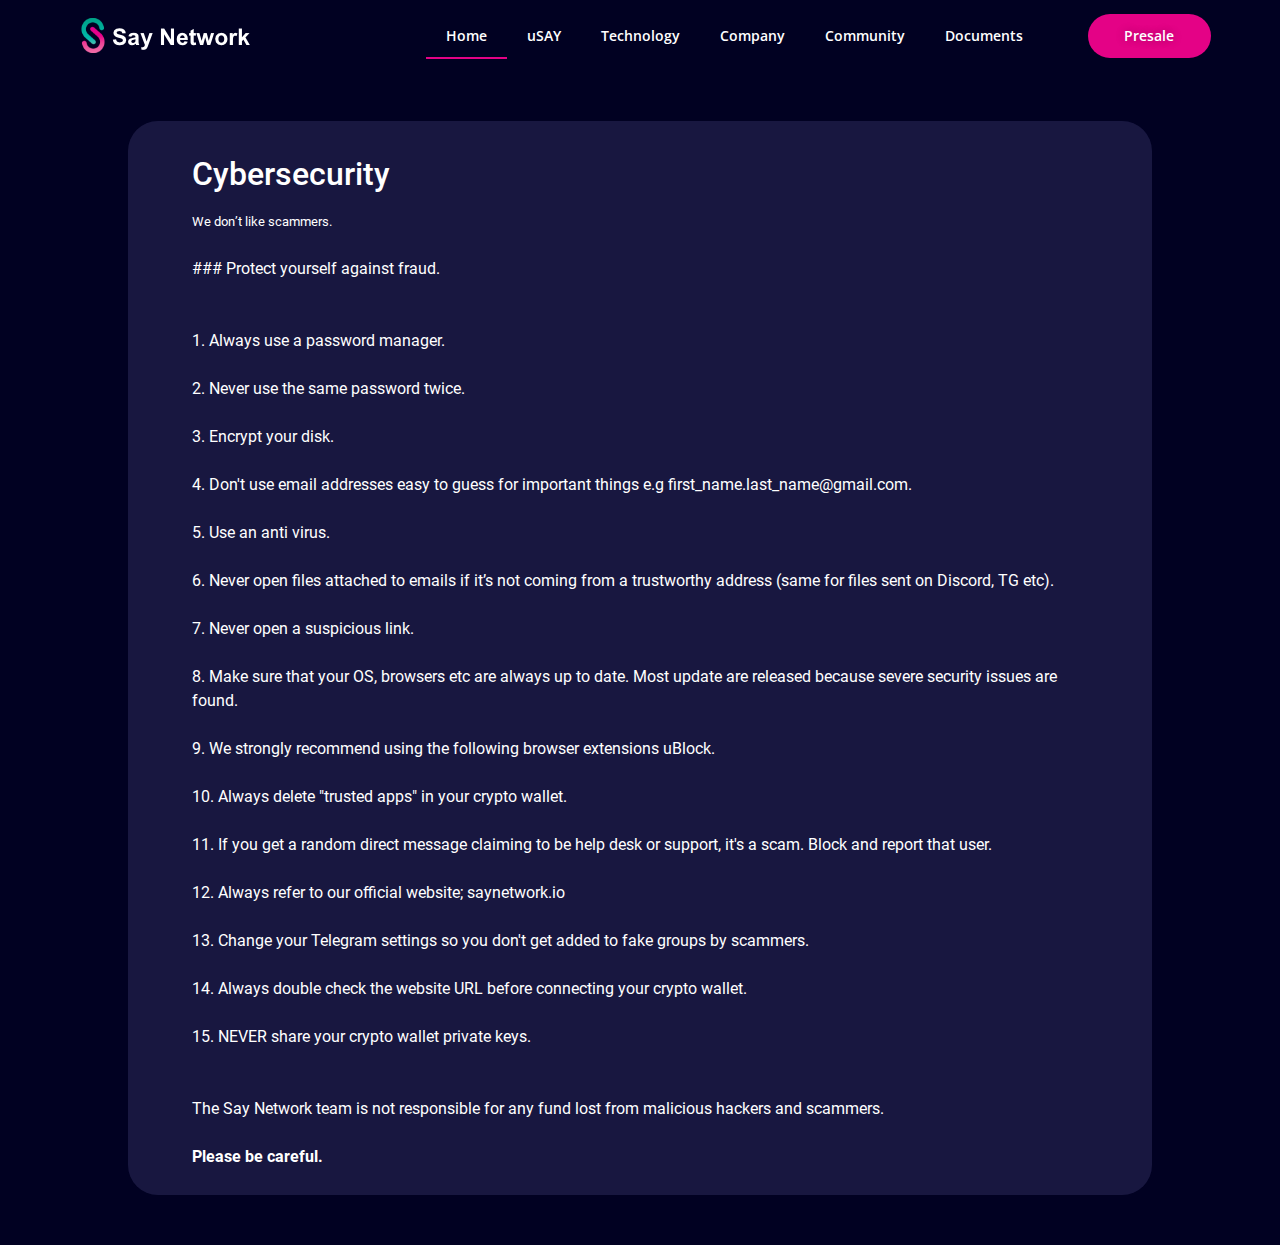
==== cybersecurity/index.html @ 8c5a683a "init" ====
<!DOCTYPE html>
<html lang="en-US">

<head>
	<meta charset="UTF-8">
	<title>Team</title>
	<meta name="robots" content="max-image-preview:large">
	<link rel="dns-prefetch" href="//s.w.org">
	<link rel="alternate" type="application/rss+xml" title=" &raquo; Feed" href="https://saynetwork.io/feed/">
	<link rel="alternate" type="application/rss+xml" title=" &raquo; Comments Feed"
		href="https://saynetwork.io/comments/feed/">
	<script type="text/javascript">
		window._wpemojiSettings = {
			"baseUrl": "https:\/\/s.w.org\/images\/core\/emoji\/14.0.0\/72x72\/",
			"ext": ".png",
			"svgUrl": "https:\/\/s.w.org\/images\/core\/emoji\/14.0.0\/svg\/",
			"svgExt": ".svg",
			"source": {
				"concatemoji": "https:\/\/saynetwork.io\/wp-includes\/js\/wp-emoji-release.min.js?ver=6.0"
			}
		};
		/*! This file is auto-generated */
		! function (e, a, t) {
			var n, r, o, i = a.createElement("canvas"),
				p = i.getContext && i.getContext("2d");

			function s(e, t) {
				var a = String.fromCharCode,
					e = (p.clearRect(0, 0, i.width, i.height), p.fillText(a.apply(this, e), 0, 0), i.toDataURL());
				return p.clearRect(0, 0, i.width, i.height), p.fillText(a.apply(this, t), 0, 0), e === i.toDataURL()
			}

			function c(e) {
				var t = a.createElement("script");
				t.src = e, t.defer = t.type = "text/javascript", a.getElementsByTagName("head")[0].appendChild(t)
			}
			for (o = Array("flag", "emoji"), t.supports = {
					everything: !0,
					everythingExceptFlag: !0
				}, r = 0; r < o.length; r++) t.supports[o[r]] = function (e) {
				if (!p || !p.fillText) return !1;
				switch (p.textBaseline = "top", p.font = "600 32px Arial", e) {
					case "flag":
						return s([127987, 65039, 8205, 9895, 65039], [127987, 65039, 8203, 9895, 65039]) ? !1 : !s([55356,
							56826, 55356, 56819
						], [55356, 56826, 8203, 55356, 56819]) && !s([55356, 57332, 56128, 56423, 56128, 56418, 56128,
							56421, 56128, 56430, 56128, 56423, 56128, 56447
						], [55356, 57332, 8203, 56128, 56423, 8203, 56128, 56418, 8203, 56128, 56421, 8203, 56128,
							56430, 8203, 56128, 56423, 8203, 56128, 56447
						]);
					case "emoji":
						return !s([129777, 127995, 8205, 129778, 127999], [129777, 127995, 8203, 129778, 127999])
				}
				return !1
			}(o[r]), t.supports.everything = t.supports.everything && t.supports[o[r]], "flag" !== o[r] && (t.supports
				.everythingExceptFlag = t.supports.everythingExceptFlag && t.supports[o[r]]);
			t.supports.everythingExceptFlag = t.supports.everythingExceptFlag && !t.supports.flag, t.DOMReady = !1, t
				.readyCallback = function () {
					t.DOMReady = !0
				}, t.supports.everything || (n = function () {
						t.readyCallback()
					}, a.addEventListener ? (a.addEventListener("DOMContentLoaded", n, !1), e.addEventListener("load", n, !
					1)) : (e.attachEvent("onload", n), a.attachEvent("onreadystatechange", function () {
						"complete" === a.readyState && t.readyCallback()
					})), (e = t.source || {}).concatemoji ? c(e.concatemoji) : e.wpemoji && e.twemoji && (c(e.twemoji), c(e
						.wpemoji)))
		}(window, document, window._wpemojiSettings);
	</script>
	<style type="text/css">
		img.wp-smiley,
		img.emoji {
			display: inline !important;
			border: none !important;
			box-shadow: none !important;
			height: 1em !important;
			width: 1em !important;
			margin: 0 0.07em !important;
			vertical-align: -0.1em !important;
			background: none !important;
			padding: 0 !important;
		}
	</style>
	<link rel="stylesheet" id="wp-block-library-css" href="css/style.min_1.css" type="text/css" media="all">
	<link rel="stylesheet" id="wc-blocks-vendors-style-css" href="css/wc-blocks-vendors-style.css" type="text/css"
		media="all">
	<link rel="stylesheet" id="wc-blocks-style-css" href="css/wc-blocks-style.css" type="text/css" media="all">
	<style id="global-styles-inline-css" type="text/css">
		body {
			--wp--preset--color--black: #000000;
			--wp--preset--color--cyan-bluish-gray: #abb8c3;
			--wp--preset--color--white: #ffffff;
			--wp--preset--color--pale-pink: #f78da7;
			--wp--preset--color--vivid-red: #cf2e2e;
			--wp--preset--color--luminous-vivid-orange: #ff6900;
			--wp--preset--color--luminous-vivid-amber: #fcb900;
			--wp--preset--color--light-green-cyan: #7bdcb5;
			--wp--preset--color--vivid-green-cyan: #00d084;
			--wp--preset--color--pale-cyan-blue: #8ed1fc;
			--wp--preset--color--vivid-cyan-blue: #0693e3;
			--wp--preset--color--vivid-purple: #9b51e0;
			--wp--preset--gradient--vivid-cyan-blue-to-vivid-purple: linear-gradient(135deg, rgba(6, 147, 227, 1) 0%, rgb(155, 81, 224) 100%);
			--wp--preset--gradient--light-green-cyan-to-vivid-green-cyan: linear-gradient(135deg, rgb(122, 220, 180) 0%, rgb(0, 208, 130) 100%);
			--wp--preset--gradient--luminous-vivid-amber-to-luminous-vivid-orange: linear-gradient(135deg, rgba(252, 185, 0, 1) 0%, rgba(255, 105, 0, 1) 100%);
			--wp--preset--gradient--luminous-vivid-orange-to-vivid-red: linear-gradient(135deg, rgba(255, 105, 0, 1) 0%, rgb(207, 46, 46) 100%);
			--wp--preset--gradient--very-light-gray-to-cyan-bluish-gray: linear-gradient(135deg, rgb(238, 238, 238) 0%, rgb(169, 184, 195) 100%);
			--wp--preset--gradient--cool-to-warm-spectrum: linear-gradient(135deg, rgb(74, 234, 220) 0%, rgb(151, 120, 209) 20%, rgb(207, 42, 186) 40%, rgb(238, 44, 130) 60%, rgb(251, 105, 98) 80%, rgb(254, 248, 76) 100%);
			--wp--preset--gradient--blush-light-purple: linear-gradient(135deg, rgb(255, 206, 236) 0%, rgb(152, 150, 240) 100%);
			--wp--preset--gradient--blush-bordeaux: linear-gradient(135deg, rgb(254, 205, 165) 0%, rgb(254, 45, 45) 50%, rgb(107, 0, 62) 100%);
			--wp--preset--gradient--luminous-dusk: linear-gradient(135deg, rgb(255, 203, 112) 0%, rgb(199, 81, 192) 50%, rgb(65, 88, 208) 100%);
			--wp--preset--gradient--pale-ocean: linear-gradient(135deg, rgb(255, 245, 203) 0%, rgb(182, 227, 212) 50%, rgb(51, 167, 181) 100%);
			--wp--preset--gradient--electric-grass: linear-gradient(135deg, rgb(202, 248, 128) 0%, rgb(113, 206, 126) 100%);
			--wp--preset--gradient--midnight: linear-gradient(135deg, rgb(2, 3, 129) 0%, rgb(40, 116, 252) 100%);
			--wp--preset--duotone--dark-grayscale: url('index.html#wp-duotone-dark-grayscale');
			--wp--preset--duotone--grayscale: url('index.html#wp-duotone-grayscale');
			--wp--preset--duotone--purple-yellow: url('index.html#wp-duotone-purple-yellow');
			--wp--preset--duotone--blue-red: url('index.html#wp-duotone-blue-red');
			--wp--preset--duotone--midnight: url('index.html#wp-duotone-midnight');
			--wp--preset--duotone--magenta-yellow: url('index.html#wp-duotone-magenta-yellow');
			--wp--preset--duotone--purple-green: url('index.html#wp-duotone-purple-green');
			--wp--preset--duotone--blue-orange: url('index.html#wp-duotone-blue-orange');
			--wp--preset--font-size--small: 13px;
			--wp--preset--font-size--medium: 20px;
			--wp--preset--font-size--large: 36px;
			--wp--preset--font-size--x-large: 42px;
		}

		.has-black-color {
			color: var(--wp--preset--color--black) !important;
		}

		.has-cyan-bluish-gray-color {
			color: var(--wp--preset--color--cyan-bluish-gray) !important;
		}

		.has-white-color {
			color: var(--wp--preset--color--white) !important;
		}

		.has-pale-pink-color {
			color: var(--wp--preset--color--pale-pink) !important;
		}

		.has-vivid-red-color {
			color: var(--wp--preset--color--vivid-red) !important;
		}

		.has-luminous-vivid-orange-color {
			color: var(--wp--preset--color--luminous-vivid-orange) !important;
		}

		.has-luminous-vivid-amber-color {
			color: var(--wp--preset--color--luminous-vivid-amber) !important;
		}

		.has-light-green-cyan-color {
			color: var(--wp--preset--color--light-green-cyan) !important;
		}

		.has-vivid-green-cyan-color {
			color: var(--wp--preset--color--vivid-green-cyan) !important;
		}

		.has-pale-cyan-blue-color {
			color: var(--wp--preset--color--pale-cyan-blue) !important;
		}

		.has-vivid-cyan-blue-color {
			color: var(--wp--preset--color--vivid-cyan-blue) !important;
		}

		.has-vivid-purple-color {
			color: var(--wp--preset--color--vivid-purple) !important;
		}

		.has-black-background-color {
			background-color: var(--wp--preset--color--black) !important;
		}

		.has-cyan-bluish-gray-background-color {
			background-color: var(--wp--preset--color--cyan-bluish-gray) !important;
		}

		.has-white-background-color {
			background-color: var(--wp--preset--color--white) !important;
		}

		.has-pale-pink-background-color {
			background-color: var(--wp--preset--color--pale-pink) !important;
		}

		.has-vivid-red-background-color {
			background-color: var(--wp--preset--color--vivid-red) !important;
		}

		.has-luminous-vivid-orange-background-color {
			background-color: var(--wp--preset--color--luminous-vivid-orange) !important;
		}

		.has-luminous-vivid-amber-background-color {
			background-color: var(--wp--preset--color--luminous-vivid-amber) !important;
		}

		.has-light-green-cyan-background-color {
			background-color: var(--wp--preset--color--light-green-cyan) !important;
		}

		.has-vivid-green-cyan-background-color {
			background-color: var(--wp--preset--color--vivid-green-cyan) !important;
		}

		.has-pale-cyan-blue-background-color {
			background-color: var(--wp--preset--color--pale-cyan-blue) !important;
		}

		.has-vivid-cyan-blue-background-color {
			background-color: var(--wp--preset--color--vivid-cyan-blue) !important;
		}

		.has-vivid-purple-background-color {
			background-color: var(--wp--preset--color--vivid-purple) !important;
		}

		.has-black-border-color {
			border-color: var(--wp--preset--color--black) !important;
		}

		.has-cyan-bluish-gray-border-color {
			border-color: var(--wp--preset--color--cyan-bluish-gray) !important;
		}

		.has-white-border-color {
			border-color: var(--wp--preset--color--white) !important;
		}

		.has-pale-pink-border-color {
			border-color: var(--wp--preset--color--pale-pink) !important;
		}

		.has-vivid-red-border-color {
			border-color: var(--wp--preset--color--vivid-red) !important;
		}

		.has-luminous-vivid-orange-border-color {
			border-color: var(--wp--preset--color--luminous-vivid-orange) !important;
		}

		.has-luminous-vivid-amber-border-color {
			border-color: var(--wp--preset--color--luminous-vivid-amber) !important;
		}

		.has-light-green-cyan-border-color {
			border-color: var(--wp--preset--color--light-green-cyan) !important;
		}

		.has-vivid-green-cyan-border-color {
			border-color: var(--wp--preset--color--vivid-green-cyan) !important;
		}

		.has-pale-cyan-blue-border-color {
			border-color: var(--wp--preset--color--pale-cyan-blue) !important;
		}

		.has-vivid-cyan-blue-border-color {
			border-color: var(--wp--preset--color--vivid-cyan-blue) !important;
		}

		.has-vivid-purple-border-color {
			border-color: var(--wp--preset--color--vivid-purple) !important;
		}

		.has-vivid-cyan-blue-to-vivid-purple-gradient-background {
			background: var(--wp--preset--gradient--vivid-cyan-blue-to-vivid-purple) !important;
		}

		.has-light-green-cyan-to-vivid-green-cyan-gradient-background {
			background: var(--wp--preset--gradient--light-green-cyan-to-vivid-green-cyan) !important;
		}

		.has-luminous-vivid-amber-to-luminous-vivid-orange-gradient-background {
			background: var(--wp--preset--gradient--luminous-vivid-amber-to-luminous-vivid-orange) !important;
		}

		.has-luminous-vivid-orange-to-vivid-red-gradient-background {
			background: var(--wp--preset--gradient--luminous-vivid-orange-to-vivid-red) !important;
		}

		.has-very-light-gray-to-cyan-bluish-gray-gradient-background {
			background: var(--wp--preset--gradient--very-light-gray-to-cyan-bluish-gray) !important;
		}

		.has-cool-to-warm-spectrum-gradient-background {
			background: var(--wp--preset--gradient--cool-to-warm-spectrum) !important;
		}

		.has-blush-light-purple-gradient-background {
			background: var(--wp--preset--gradient--blush-light-purple) !important;
		}

		.has-blush-bordeaux-gradient-background {
			background: var(--wp--preset--gradient--blush-bordeaux) !important;
		}

		.has-luminous-dusk-gradient-background {
			background: var(--wp--preset--gradient--luminous-dusk) !important;
		}

		.has-pale-ocean-gradient-background {
			background: var(--wp--preset--gradient--pale-ocean) !important;
		}

		.has-electric-grass-gradient-background {
			background: var(--wp--preset--gradient--electric-grass) !important;
		}

		.has-midnight-gradient-background {
			background: var(--wp--preset--gradient--midnight) !important;
		}

		.has-small-font-size {
			font-size: var(--wp--preset--font-size--small) !important;
		}

		.has-medium-font-size {
			font-size: var(--wp--preset--font-size--medium) !important;
		}

		.has-large-font-size {
			font-size: var(--wp--preset--font-size--large) !important;
		}

		.has-x-large-font-size {
			font-size: var(--wp--preset--font-size--x-large) !important;
		}
	</style>
	<link rel="stylesheet" id="woocommerce-layout-css" href="css/woocommerce-layout.css" type="text/css" media="all">
	<link rel="stylesheet" id="woocommerce-smallscreen-css" href="css/woocommerce-smallscreen.css" type="text/css"
		media="only screen and (max-width: 768px)">
	<link rel="stylesheet" id="woocommerce-general-css" href="css/woocommerce.css" type="text/css" media="all">
	<style id="woocommerce-inline-inline-css" type="text/css">
		.woocommerce form .form-row .required {
			visibility: visible;
		}
	</style>
	<link rel="stylesheet" id="hello-elementor-css" href="css/style.min.css" type="text/css" media="all">
	<link rel="stylesheet" id="hello-elementor-theme-style-css" href="css/theme.min.css" type="text/css" media="all">
	<link rel="stylesheet" id="elementor-frontend-css" href="css/frontend-lite.min_1.css" type="text/css" media="all">
	<link rel="stylesheet" id="elementor-post-6-css" href="css/post-6.css" type="text/css" media="all">
	<link rel="stylesheet" id="elementor-icons-css" href="css/elementor-icons.min.css" type="text/css" media="all">
	<link rel="stylesheet" id="elementor-pro-css" href="css/frontend-lite.min.css" type="text/css" media="all">
	<link rel="stylesheet" id="elementor-global-css" href="css/global.css" type="text/css" media="all">
	<link rel="stylesheet" id="elementor-post-252-css" href="css/post-252.css" type="text/css" media="all">
	<link rel="stylesheet" id="google-fonts-1-css" href="css/css_1.css" type="text/css" media="all">
	<link rel="stylesheet" id="elementor-icons-shared-0-css" href="css/fontawesome.min.css" type="text/css" media="all">
	<link rel="stylesheet" id="elementor-icons-fa-solid-css" href="css/solid.min.css" type="text/css" media="all">
	<script type="text/javascript" id="wpm-6310-ajax-script-js-extra">
		/* <![CDATA[ */
		var my_ajax_object = {
			"ajax_url": "https:\/\/saynetwork.io\/wp-admin\/admin-ajax.php"
		};
		/* ]]> */
	</script>
	<script type="text/javascript" src="js/ajaxdata.js" id="wpm-6310-ajax-script-js"></script>
	<script type="text/javascript" src="js/jquery.min.js" id="jquery-core-js"></script>
	<script type="text/javascript" src="js/jquery-migrate.min.js" id="jquery-migrate-js"></script>
	<link rel="https://api.w.org/" href="https://saynetwork.io/wp-json/">
	<link rel="alternate" type="application/json" href="https://saynetwork.io/wp-json/wp/v2/pages/252">
	<link rel="EditURI" type="application/rsd+xml" title="RSD" href="https://saynetwork.io/xmlrpc.php?rsd">
	<link rel="wlwmanifest" type="application/wlwmanifest+xml" href="https://saynetwork.io/wp-includes/wlwmanifest.xml">
	<meta name="generator" content="WordPress 6.0">
	<meta name="generator" content="WooCommerce 6.5.1">
	<link rel="canonical" href="https://saynetwork.io/team/">
	<link rel="shortlink" href="https://saynetwork.io/?p=252">
	<link rel="alternate" type="application/json+oembed"
		href="https://saynetwork.io/wp-json/oembed/1.0/embed?url=https%3A%2F%2Fsaynetwork.io%2Fteam%2F">
	<link rel="alternate" type="text/xml+oembed"
		href="https://saynetwork.io/wp-json/oembed/1.0/embed?url=https%3A%2F%2Fsaynetwork.io%2Fteam%2F&#038;format=xml">
	<noscript>
		<style>
			.woocommerce-product-gallery {
				opacity: 1 !important;
			}
		</style>
	</noscript>
	<link rel="icon" href="images/cropped-say-logo-icon--32x32.png" sizes="32x32">
	<link rel="icon" href="images/cropped-say-logo-icon--192x192.png" sizes="192x192">
	<link rel="apple-touch-icon" href="images/cropped-say-logo-icon--180x180.png">
	<meta name="msapplication-TileImage"
		content="https://saynetwork.io/wp-content/uploads/2022/05/cropped-say-logo-icon--270x270.png">
	<style type="text/css" id="wp-custom-css">
		.elementor-nav-menu--dropdown a {
			color: #ffffff !important;
		}

		.elementor-nav-menu--dropdown .elementor-item.elementor-item-active,
		.elementor-nav-menu--dropdown .elementor-item.highlighted,
		.elementor-nav-menu--dropdown .elementor-item:focus,
		.elementor-nav-menu--dropdown .elementor-item:hover,
		.elementor-sub-item.elementor-item-active,
		.elementor-sub-item.highlighted,
		.elementor-sub-item:focus,
		.elementor-sub-item:hover {
			background-color: #010122 !important;
			color: #E40286 !important;
		}

		.elementor-nav-menu--dropdown .elementor-item.elementor-item-active,
		.elementor-nav-menu--dropdown .elementor-item.highlighted,
		.elementor-nav-menu--dropdown .elementor-item:focus,
		.elementor-nav-menu--dropdown .elementor-item:hover,
		.elementor-sub-item.elementor-item-active,
		.elementor-sub-item.highlighted,
		.elementor-sub-item:focus,
		.elementor-sub-item {
			background-color: #010122 !important;
			color: white;
		}

		.elementor-nav-menu--dropdown {
			background-color: #010122 !important;
		}
	</style>
	<meta name="viewport" content="width=device-width, initial-scale=1.0, viewport-fit=cover">
</head>

<body
	class="page-template page-template-elementor_canvas page page-id-252 theme-hello-elementor woocommerce-no-js elementor-default elementor-template-canvas elementor-kit-6 elementor-page elementor-page-252">
	<svg xmlns="http://www.w3.org/2000/svg" viewBox="0 0 0 0" width="0" height="0" focusable="false" role="none"
		style="visibility: hidden; position: absolute; left: -9999px; overflow: hidden;">
		<defs>
			<filter id="wp-duotone-dark-grayscale">
				<fecolormatrix color-interpolation-filters="sRGB" type="matrix"
					values=" .299 .587 .114 0 0 .299 .587 .114 0 0 .299 .587 .114 0 0 .299 .587 .114 0 0 " />
				<fecomponenttransfer color-interpolation-filters="sRGB">
					<fefuncr type="table" tableValues="0 0.49803921568627" />
					<fefuncg type="table" tableValues="0 0.49803921568627" />
					<fefuncb type="table" tableValues="0 0.49803921568627" />
					<fefunca type="table" tableValues="1 1" />
				</fecomponenttransfer>
				<fecomposite in2="SourceGraphic" operator="in" />
			</filter>
		</defs>
	</svg><svg xmlns="http://www.w3.org/2000/svg" viewBox="0 0 0 0" width="0" height="0" focusable="false" role="none"
		style="visibility: hidden; position: absolute; left: -9999px; overflow: hidden;">
		<defs>
			<filter id="wp-duotone-grayscale">
				<fecolormatrix color-interpolation-filters="sRGB" type="matrix"
					values=" .299 .587 .114 0 0 .299 .587 .114 0 0 .299 .587 .114 0 0 .299 .587 .114 0 0 " />
				<fecomponenttransfer color-interpolation-filters="sRGB">
					<fefuncr type="table" tableValues="0 1" />
					<fefuncg type="table" tableValues="0 1" />
					<fefuncb type="table" tableValues="0 1" />
					<fefunca type="table" tableValues="1 1" />
				</fecomponenttransfer>
				<fecomposite in2="SourceGraphic" operator="in" />
			</filter>
		</defs>
	</svg><svg xmlns="http://www.w3.org/2000/svg" viewBox="0 0 0 0" width="0" height="0" focusable="false" role="none"
		style="visibility: hidden; position: absolute; left: -9999px; overflow: hidden;">
		<defs>
			<filter id="wp-duotone-purple-yellow">
				<fecolormatrix color-interpolation-filters="sRGB" type="matrix"
					values=" .299 .587 .114 0 0 .299 .587 .114 0 0 .299 .587 .114 0 0 .299 .587 .114 0 0 " />
				<fecomponenttransfer color-interpolation-filters="sRGB">
					<fefuncr type="table" tableValues="0.54901960784314 0.98823529411765" />
					<fefuncg type="table" tableValues="0 1" />
					<fefuncb type="table" tableValues="0.71764705882353 0.25490196078431" />
					<fefunca type="table" tableValues="1 1" />
				</fecomponenttransfer>
				<fecomposite in2="SourceGraphic" operator="in" />
			</filter>
		</defs>
	</svg><svg xmlns="http://www.w3.org/2000/svg" viewBox="0 0 0 0" width="0" height="0" focusable="false" role="none"
		style="visibility: hidden; position: absolute; left: -9999px; overflow: hidden;">
		<defs>
			<filter id="wp-duotone-blue-red">
				<fecolormatrix color-interpolation-filters="sRGB" type="matrix"
					values=" .299 .587 .114 0 0 .299 .587 .114 0 0 .299 .587 .114 0 0 .299 .587 .114 0 0 " />
				<fecomponenttransfer color-interpolation-filters="sRGB">
					<fefuncr type="table" tableValues="0 1" />
					<fefuncg type="table" tableValues="0 0.27843137254902" />
					<fefuncb type="table" tableValues="0.5921568627451 0.27843137254902" />
					<fefunca type="table" tableValues="1 1" />
				</fecomponenttransfer>
				<fecomposite in2="SourceGraphic" operator="in" />
			</filter>
		</defs>
	</svg><svg xmlns="http://www.w3.org/2000/svg" viewBox="0 0 0 0" width="0" height="0" focusable="false" role="none"
		style="visibility: hidden; position: absolute; left: -9999px; overflow: hidden;">
		<defs>
			<filter id="wp-duotone-midnight">
				<fecolormatrix color-interpolation-filters="sRGB" type="matrix"
					values=" .299 .587 .114 0 0 .299 .587 .114 0 0 .299 .587 .114 0 0 .299 .587 .114 0 0 " />
				<fecomponenttransfer color-interpolation-filters="sRGB">
					<fefuncr type="table" tableValues="0 0" />
					<fefuncg type="table" tableValues="0 0.64705882352941" />
					<fefuncb type="table" tableValues="0 1" />
					<fefunca type="table" tableValues="1 1" />
				</fecomponenttransfer>
				<fecomposite in2="SourceGraphic" operator="in" />
			</filter>
		</defs>
	</svg><svg xmlns="http://www.w3.org/2000/svg" viewBox="0 0 0 0" width="0" height="0" focusable="false" role="none"
		style="visibility: hidden; position: absolute; left: -9999px; overflow: hidden;">
		<defs>
			<filter id="wp-duotone-magenta-yellow">
				<fecolormatrix color-interpolation-filters="sRGB" type="matrix"
					values=" .299 .587 .114 0 0 .299 .587 .114 0 0 .299 .587 .114 0 0 .299 .587 .114 0 0 " />
				<fecomponenttransfer color-interpolation-filters="sRGB">
					<fefuncr type="table" tableValues="0.78039215686275 1" />
					<fefuncg type="table" tableValues="0 0.94901960784314" />
					<fefuncb type="table" tableValues="0.35294117647059 0.47058823529412" />
					<fefunca type="table" tableValues="1 1" />
				</fecomponenttransfer>
				<fecomposite in2="SourceGraphic" operator="in" />
			</filter>
		</defs>
	</svg><svg xmlns="http://www.w3.org/2000/svg" viewBox="0 0 0 0" width="0" height="0" focusable="false" role="none"
		style="visibility: hidden; position: absolute; left: -9999px; overflow: hidden;">
		<defs>
			<filter id="wp-duotone-purple-green">
				<fecolormatrix color-interpolation-filters="sRGB" type="matrix"
					values=" .299 .587 .114 0 0 .299 .587 .114 0 0 .299 .587 .114 0 0 .299 .587 .114 0 0 " />
				<fecomponenttransfer color-interpolation-filters="sRGB">
					<fefuncr type="table" tableValues="0.65098039215686 0.40392156862745" />
					<fefuncg type="table" tableValues="0 1" />
					<fefuncb type="table" tableValues="0.44705882352941 0.4" />
					<fefunca type="table" tableValues="1 1" />
				</fecomponenttransfer>
				<fecomposite in2="SourceGraphic" operator="in" />
			</filter>
		</defs>
	</svg><svg xmlns="http://www.w3.org/2000/svg" viewBox="0 0 0 0" width="0" height="0" focusable="false" role="none"
		style="visibility: hidden; position: absolute; left: -9999px; overflow: hidden;">
		<defs>
			<filter id="wp-duotone-blue-orange">
				<fecolormatrix color-interpolation-filters="sRGB" type="matrix"
					values=" .299 .587 .114 0 0 .299 .587 .114 0 0 .299 .587 .114 0 0 .299 .587 .114 0 0 " />
				<fecomponenttransfer color-interpolation-filters="sRGB">
					<fefuncr type="table" tableValues="0.098039215686275 1" />
					<fefuncg type="table" tableValues="0 0.66274509803922" />
					<fefuncb type="table" tableValues="0.84705882352941 0.41960784313725" />
					<fefunca type="table" tableValues="1 1" />
				</fecomponenttransfer>
				<fecomposite in2="SourceGraphic" operator="in" />
			</filter>
		</defs>
	</svg>
	<div data-elementor-type="wp-page" data-elementor-id="252" class="elementor elementor-252">
		<section
			class="elementor-section elementor-top-section elementor-element elementor-element-25d747e elementor-section-full_width elementor-hidden-tablet elementor-hidden-mobile elementor-section-height-default elementor-section-height-default"
			data-id="25d747e" data-element_type="section"
			data-settings="{&quot;background_background&quot;:&quot;classic&quot;}">
			<div class="elementor-container elementor-column-gap-no">
				<div class="elementor-column elementor-col-50 elementor-top-column elementor-element elementor-element-49ab698"
					data-id="49ab698" data-element_type="column">
					<div class="elementor-widget-wrap elementor-element-populated">
						<section
							class="elementor-section elementor-inner-section elementor-element elementor-element-101fad2 elementor-section-boxed elementor-section-height-default elementor-section-height-default"
							data-id="101fad2" data-element_type="section">
							<div class="elementor-container elementor-column-gap-default">
								<div class="elementor-column elementor-col-50 elementor-inner-column elementor-element elementor-element-64fe10d"
									data-id="64fe10d" data-element_type="column"
									data-settings="{&quot;background_background&quot;:&quot;classic&quot;}">
									<div class="elementor-widget-wrap elementor-element-populated">
										<div class="elementor-element elementor-element-a55228e elementor-widget elementor-widget-image"
											data-id="a55228e" data-element_type="widget"
											data-widget_type="image.default">
											<div class="elementor-widget-container">
												<style>
													/*! elementor - v3.6.5 - 27-04-2022 */
													.elementor-widget-image {
														text-align: center
													}

													.elementor-widget-image a {
														display: inline-block
													}

													.elementor-widget-image a img[src$=".svg"] {
														width: 48px
													}

													.elementor-widget-image img {
														vertical-align: middle;
														display: inline-block
													}
												</style> <a href="/">
													<img width="175" height="51" src="images/say-network-logo-1.png"
														class="attachment-medium size-medium" alt loading="lazy"> </a>
											</div>
										</div>
									</div>
								</div>
								<div class="elementor-column elementor-col-50 elementor-inner-column elementor-element elementor-element-a0a6b2f"
									data-id="a0a6b2f" data-element_type="column">
									<div class="elementor-widget-wrap elementor-element-populated">
										<div class="elementor-element elementor-element-5e82a3a elementor-nav-menu__align-left elementor-nav-menu--dropdown-tablet elementor-nav-menu__text-align-aside elementor-nav-menu--toggle elementor-nav-menu--burger elementor-widget elementor-widget-nav-menu"
											data-id="5e82a3a" data-element_type="widget"
											data-settings="{&quot;layout&quot;:&quot;horizontal&quot;,&quot;submenu_icon&quot;:{&quot;value&quot;:&quot;&lt;i class=\&quot;fas fa-caret-down\&quot;&gt;&lt;\/i&gt;&quot;,&quot;library&quot;:&quot;fa-solid&quot;},&quot;toggle&quot;:&quot;burger&quot;}"
											data-widget_type="nav-menu.default">
											<div class="elementor-widget-container">
												<link rel="stylesheet" href="css/widget-nav-menu.min.css">
												<nav migration_allowed="1" migrated="0" role="navigation"
													class="elementor-nav-menu--main elementor-nav-menu__container elementor-nav-menu--layout-horizontal e--pointer-underline e--animation-fade">
													<ul id="menu-1-5e82a3a" class="elementor-nav-menu">
														<li
															class="menu-item menu-item-type-post_type menu-item-object-page menu-item-home current-menu-item page_item page-item-14 current_page_item menu-item-17">
															<a href="/" aria-current="page"
																class="elementor-item elementor-item-active">Home</a>
														</li>
														<li
															class="menu-item menu-item-type-post_type menu-item-object-page menu-item-203">
															<a href="/usay/" class="elementor-item">uSAY</a></li>
														<li
															class="menu-item menu-item-type-post_type menu-item-object-page menu-item-251">
															<a href="/technology/"
																class="elementor-item">Technology</a></li>
														<li
															class="menu-item menu-item-type-custom menu-item-object-custom menu-item-has-children menu-item-514">
															<a class="elementor-item">Company</a>
															<ul class="sub-menu elementor-nav-menu--dropdown">
																<li
																	class="menu-item menu-item-type-post_type menu-item-object-page menu-item-270">
																	<a href="/team/"
																		class="elementor-sub-item">Team</a></li>
																<li
																	class="menu-item menu-item-type-custom menu-item-object-custom menu-item-515">
																	<a href="/vision&mision/"
																		class="elementor-sub-item">Vision &#038;
																		Mission</a></li>
																<li
																	class="menu-item menu-item-type-custom menu-item-object-custom menu-item-573">
																	<a class="elementor-sub-item">Partners</a></li>
															</ul>
														</li>
														<li
															class="menu-item menu-item-type-custom menu-item-object-custom menu-item-has-children menu-item-404">
															<a class="elementor-item">Community</a>
															<ul class="sub-menu elementor-nav-menu--dropdown">
																<li
																	class="menu-item menu-item-type-custom menu-item-object-custom menu-item-405">
																	<a href="https://discord.gg/meVp6PcJpz"
																		class="elementor-sub-item">Youtube</a></li>
																<li
																	class="menu-item menu-item-type-custom menu-item-object-custom menu-item-406">
																	<a href="https://t.me/saynetwork"
																		class="elementor-sub-item">Telegram</a></li>
																<li
																	class="menu-item menu-item-type-custom menu-item-object-custom menu-item-407">
																	<a href="https://www.reddit.com/r/SAYnetworkofficial/"
																		class="elementor-sub-item">Reddit</a></li>
																<li
																	class="menu-item menu-item-type-custom menu-item-object-custom menu-item-408">
																	<a href="https://twitter.com/SayNetworkDAO"
																		class="elementor-sub-item">Twitter</a></li>
																<li
																	class="menu-item menu-item-type-custom menu-item-object-custom menu-item-403">
																	<a href="https://medium.com/@SayNetworkDAO"
																		class="elementor-sub-item">Medium</a></li>
															</ul>
														</li>
														<li
															class="menu-item menu-item-type-custom menu-item-object-custom menu-item-has-children menu-item-520">
															<a class="elementor-item">Documents</a>
															<ul class="sub-menu elementor-nav-menu--dropdown">
																<li
																	class="menu-item menu-item-type-custom menu-item-object-custom menu-item-521">
																	<a href="https://saynetwork.io/wp-content/uploads/2022/05/Litepaper-Say-Network.pdf"
																		class="elementor-sub-item">Litepaper</a></li>
																<li
																	class="menu-item menu-item-type-custom menu-item-object-custom menu-item-522">
																	<a href="/roadmap/"
																		class="elementor-sub-item">Roadmap</a></li>
																<li
																	class="menu-item menu-item-type-custom menu-item-object-custom menu-item-523">
																	<a class="elementor-sub-item">Tokenomics</a></li>
																<li
																	class="menu-item menu-item-type-custom menu-item-object-custom menu-item-562">
																	<a href="/cybersecurity/"
																		class="elementor-sub-item">Cybersecurity</a>
																</li>
																<li
																	class="menu-item menu-item-type-custom menu-item-object-custom menu-item-516">
																	<a href="https://saynetwork.notion.site/How-to-Use-Solana-8cffcc6ff0db463593f4df710a6a6573"
																		class="elementor-sub-item">How to Use Solana</a>
																</li>
																<li
																	class="menu-item menu-item-type-custom menu-item-object-custom menu-item-518">
																	<a class="elementor-sub-item">Community Program</a>
																</li>
																<li
																	class="menu-item menu-item-type-custom menu-item-object-custom menu-item-519">
																	<a class="elementor-sub-item">Ambassador Program</a>
																</li>
															</ul>
														</li>
													</ul>
												</nav>
												<div class="elementor-menu-toggle" role="button" tabindex="0"
													aria-label="Menu Toggle" aria-expanded="false">
													<i aria-hidden="true" role="presentation"
														class="elementor-menu-toggle__icon--open eicon-menu-bar"></i><i
														aria-hidden="true" role="presentation"
														class="elementor-menu-toggle__icon--close eicon-close"></i>
													<span class="elementor-screen-only">Menu</span>
												</div>
												<nav class="elementor-nav-menu--dropdown elementor-nav-menu__container"
													role="navigation" aria-hidden="true">
													<ul id="menu-2-5e82a3a" class="elementor-nav-menu">
														<li
															class="menu-item menu-item-type-post_type menu-item-object-page menu-item-home current-menu-item page_item page-item-14 current_page_item menu-item-17">
															<a href="/" aria-current="page"
																class="elementor-item elementor-item-active"
																tabindex="-1">Home</a></li>
														<li
															class="menu-item menu-item-type-post_type menu-item-object-page menu-item-203">
															<a href="/usay/" class="elementor-item"
																tabindex="-1">uSAY</a></li>
														<li
															class="menu-item menu-item-type-post_type menu-item-object-page menu-item-251">
															<a href="/technology/"
																class="elementor-item" tabindex="-1">Technology</a></li>
														<li
															class="menu-item menu-item-type-custom menu-item-object-custom menu-item-has-children menu-item-514">
															<a class="elementor-item" tabindex="-1">Company</a>
															<ul class="sub-menu elementor-nav-menu--dropdown">
																<li
																	class="menu-item menu-item-type-post_type menu-item-object-page menu-item-270">
																	<a href="/team/"
																		class="elementor-sub-item"
																		tabindex="-1">Team</a></li>
																<li
																	class="menu-item menu-item-type-custom menu-item-object-custom menu-item-515">
																	<a href="/vision&mision/"
																		class="elementor-sub-item" tabindex="-1">Vision
																		&#038; Mission</a></li>
																<li
																	class="menu-item menu-item-type-custom menu-item-object-custom menu-item-573">
																	<a class="elementor-sub-item"
																		tabindex="-1">Partners</a></li>
															</ul>
														</li>
														<li
															class="menu-item menu-item-type-custom menu-item-object-custom menu-item-has-children menu-item-404">
															<a class="elementor-item" tabindex="-1">Community</a>
															<ul class="sub-menu elementor-nav-menu--dropdown">
																<li
																	class="menu-item menu-item-type-custom menu-item-object-custom menu-item-405">
																	<a href="https://discord.gg/meVp6PcJpz"
																		class="elementor-sub-item"
																		tabindex="-1">Youtube</a></li>
																<li
																	class="menu-item menu-item-type-custom menu-item-object-custom menu-item-406">
																	<a href="https://t.me/saynetwork"
																		class="elementor-sub-item"
																		tabindex="-1">Telegram</a></li>
																<li
																	class="menu-item menu-item-type-custom menu-item-object-custom menu-item-407">
																	<a href="https://www.reddit.com/r/SAYnetworkofficial/"
																		class="elementor-sub-item"
																		tabindex="-1">Reddit</a></li>
																<li
																	class="menu-item menu-item-type-custom menu-item-object-custom menu-item-408">
																	<a href="https://twitter.com/SayNetworkDAO"
																		class="elementor-sub-item"
																		tabindex="-1">Twitter</a></li>
																<li
																	class="menu-item menu-item-type-custom menu-item-object-custom menu-item-403">
																	<a href="https://medium.com/@SayNetworkDAO"
																		class="elementor-sub-item"
																		tabindex="-1">Medium</a></li>
															</ul>
														</li>
														<li
															class="menu-item menu-item-type-custom menu-item-object-custom menu-item-has-children menu-item-520">
															<a class="elementor-item" tabindex="-1">Documents</a>
															<ul class="sub-menu elementor-nav-menu--dropdown">
																<li
																	class="menu-item menu-item-type-custom menu-item-object-custom menu-item-521">
																	<a href="https://saynetwork.io/wp-content/uploads/2022/05/Litepaper-Say-Network.pdf"
																		class="elementor-sub-item"
																		tabindex="-1">Litepaper</a></li>
																<li
																	class="menu-item menu-item-type-custom menu-item-object-custom menu-item-522">
																	<a href="/roadmap/"
																		class="elementor-sub-item"
																		tabindex="-1">Roadmap</a></li>
																<li
																	class="menu-item menu-item-type-custom menu-item-object-custom menu-item-523">
																	<a class="elementor-sub-item"
																		tabindex="-1">Tokenomics</a></li>
																<li
																	class="menu-item menu-item-type-custom menu-item-object-custom menu-item-562">
																	<a href="/cybersecurity/"
																		class="elementor-sub-item"
																		tabindex="-1">Cybersecurity</a></li>
																<li
																	class="menu-item menu-item-type-custom menu-item-object-custom menu-item-516">
																	<a href="https://saynetwork.notion.site/How-to-Use-Solana-8cffcc6ff0db463593f4df710a6a6573"
																		class="elementor-sub-item" tabindex="-1">How to
																		Use Solana</a></li>
																<li
																	class="menu-item menu-item-type-custom menu-item-object-custom menu-item-518">
																	<a class="elementor-sub-item"
																		tabindex="-1">Community Program</a></li>
																<li
																	class="menu-item menu-item-type-custom menu-item-object-custom menu-item-519">
																	<a class="elementor-sub-item"
																		tabindex="-1">Ambassador Program</a></li>
															</ul>
														</li>
													</ul>
												</nav>
											</div>
										</div>
									</div>
								</div>
							</div>
						</section>
					</div>
				</div>
				<div class="elementor-column elementor-col-50 elementor-top-column elementor-element elementor-element-ad9fb67"
					data-id="ad9fb67" data-element_type="column">
					<div class="elementor-widget-wrap elementor-element-populated">
						<div class="elementor-element elementor-element-b956fbb elementor-align-justify elementor-widget__width-initial elementor-widget elementor-widget-button"
							data-id="b956fbb" data-element_type="widget" data-widget_type="button.default">
							<div class="elementor-widget-container">
								<div class="elementor-button-wrapper">
									<a href="#" class="elementor-button-link elementor-button elementor-size-md"
										role="button">
										<span class="elementor-button-content-wrapper">
											<span class="elementor-button-text">Presale</span>
										</span>
									</a>
								</div>
							</div>
						</div>
					</div>
				</div>
			</div>
		</section>
		<section
			class="elementor-section elementor-top-section elementor-element elementor-element-7f1a1e22 elementor-section-full_width elementor-hidden-desktop elementor-section-height-default elementor-section-height-default"
			data-id="7f1a1e22" data-element_type="section"
			data-settings="{&quot;background_background&quot;:&quot;classic&quot;}">
			<div class="elementor-container elementor-column-gap-no">
				<div class="elementor-column elementor-col-100 elementor-top-column elementor-element elementor-element-6402b75a"
					data-id="6402b75a" data-element_type="column">
					<div class="elementor-widget-wrap elementor-element-populated">
						<section
							class="elementor-section elementor-inner-section elementor-element elementor-element-43691925 elementor-hidden-desktop elementor-section-boxed elementor-section-height-default elementor-section-height-default"
							data-id="43691925" data-element_type="section">
							<div class="elementor-container elementor-column-gap-default">
								<div class="elementor-column elementor-col-50 elementor-inner-column elementor-element elementor-element-fad8ac0"
									data-id="fad8ac0" data-element_type="column"
									data-settings="{&quot;background_background&quot;:&quot;classic&quot;}">
									<div class="elementor-widget-wrap elementor-element-populated">
										<div class="elementor-element elementor-element-6273cfb2 elementor-widget elementor-widget-image"
											data-id="6273cfb2" data-element_type="widget"
											data-widget_type="image.default">
											<div class="elementor-widget-container">
												<a href="/">
													<img width="175" height="51" src="images/say-network-logo-1.png"
														class="attachment-medium size-medium" alt loading="lazy"> </a>
											</div>
										</div>
									</div>
								</div>
								<div class="elementor-column elementor-col-50 elementor-inner-column elementor-element elementor-element-fbf2394"
									data-id="fbf2394" data-element_type="column"
									data-settings="{&quot;background_background&quot;:&quot;classic&quot;}">
									<div class="elementor-widget-wrap elementor-element-populated">
										<div class="elementor-element elementor-element-67080183 elementor-nav-menu__align-right elementor-nav-menu--dropdown-tablet elementor-nav-menu__text-align-aside elementor-nav-menu--toggle elementor-nav-menu--burger elementor-widget elementor-widget-nav-menu"
											data-id="67080183" data-element_type="widget"
											data-settings="{&quot;layout&quot;:&quot;horizontal&quot;,&quot;submenu_icon&quot;:{&quot;value&quot;:&quot;&lt;i class=\&quot;fas fa-caret-down\&quot;&gt;&lt;\/i&gt;&quot;,&quot;library&quot;:&quot;fa-solid&quot;},&quot;toggle&quot;:&quot;burger&quot;}"
											data-widget_type="nav-menu.default">
											<div class="elementor-widget-container">
												<nav migration_allowed="1" migrated="0" role="navigation"
													class="elementor-nav-menu--main elementor-nav-menu__container elementor-nav-menu--layout-horizontal e--pointer-underline e--animation-fade">
													<ul id="menu-1-67080183" class="elementor-nav-menu">
														<li
															class="menu-item menu-item-type-post_type menu-item-object-page menu-item-home menu-item-17">
															<a href="/"
																class="elementor-item">Home</a></li>
														<li
															class="menu-item menu-item-type-post_type menu-item-object-page menu-item-203">
															<a href="/usay/"
																class="elementor-item">uSAY</a></li>
														<li
															class="menu-item menu-item-type-post_type menu-item-object-page menu-item-251">
															<a href="/technology/"
																class="elementor-item">Technology</a></li>
														<li
															class="menu-item menu-item-type-custom menu-item-object-custom current-menu-ancestor current-menu-parent menu-item-has-children menu-item-514">
															<a class="elementor-item">Company</a>
															<ul class="sub-menu elementor-nav-menu--dropdown">
																<li
																	class="menu-item menu-item-type-post_type menu-item-object-page current-menu-item page_item page-item-252 current_page_item menu-item-270">
																	<a href="/team/"
																		aria-current="page"
																		class="elementor-sub-item elementor-item-active">Team</a>
																</li>
																<li
																	class="menu-item menu-item-type-custom menu-item-object-custom menu-item-515">
																	<a href="/vision&mision/"
																		class="elementor-sub-item">Vision &#038;
																		Mission</a></li>
																<li
																	class="menu-item menu-item-type-custom menu-item-object-custom menu-item-573">
																	<a class="elementor-sub-item">Partners</a></li>
															</ul>
														</li>
														<li
															class="menu-item menu-item-type-custom menu-item-object-custom menu-item-has-children menu-item-404">
															<a class="elementor-item">Community</a>
															<ul class="sub-menu elementor-nav-menu--dropdown">
																<li
																	class="menu-item menu-item-type-custom menu-item-object-custom menu-item-405">
																	<a href="https://discord.gg/meVp6PcJpz"
																		class="elementor-sub-item">Youtube</a></li>
																<li
																	class="menu-item menu-item-type-custom menu-item-object-custom menu-item-406">
																	<a href="https://t.me/saynetwork"
																		class="elementor-sub-item">Telegram</a></li>
																<li
																	class="menu-item menu-item-type-custom menu-item-object-custom menu-item-407">
																	<a href="https://www.reddit.com/r/SAYnetworkofficial/"
																		class="elementor-sub-item">Reddit</a></li>
																<li
																	class="menu-item menu-item-type-custom menu-item-object-custom menu-item-408">
																	<a href="https://twitter.com/SayNetworkDAO"
																		class="elementor-sub-item">Twitter</a></li>
																<li
																	class="menu-item menu-item-type-custom menu-item-object-custom menu-item-403">
																	<a href="https://medium.com/@SayNetworkDAO"
																		class="elementor-sub-item">Medium</a></li>
															</ul>
														</li>
														<li
															class="menu-item menu-item-type-custom menu-item-object-custom menu-item-has-children menu-item-520">
															<a class="elementor-item">Documents</a>
															<ul class="sub-menu elementor-nav-menu--dropdown">
																<li
																	class="menu-item menu-item-type-custom menu-item-object-custom menu-item-521">
																	<a href="https://saynetwork.io/wp-content/uploads/2022/05/Litepaper-Say-Network.pdf"
																		class="elementor-sub-item">Litepaper</a></li>
																<li
																	class="menu-item menu-item-type-custom menu-item-object-custom menu-item-522">
																	<a href="/roadmap/"
																		class="elementor-sub-item">Roadmap</a></li>
																<li
																	class="menu-item menu-item-type-custom menu-item-object-custom menu-item-523">
																	<a class="elementor-sub-item">Tokenomics</a></li>
																<li
																	class="menu-item menu-item-type-custom menu-item-object-custom menu-item-562">
																	<a href="/cybersecurity/"
																		class="elementor-sub-item">Cybersecurity</a>
																</li>
																<li
																	class="menu-item menu-item-type-custom menu-item-object-custom menu-item-516">
																	<a href="https://saynetwork.notion.site/How-to-Use-Solana-8cffcc6ff0db463593f4df710a6a6573"
																		class="elementor-sub-item">How to Use Solana</a>
																</li>
																<li
																	class="menu-item menu-item-type-custom menu-item-object-custom menu-item-518">
																	<a class="elementor-sub-item">Community Program</a>
																</li>
																<li
																	class="menu-item menu-item-type-custom menu-item-object-custom menu-item-519">
																	<a class="elementor-sub-item">Ambassador Program</a>
																</li>
															</ul>
														</li>
													</ul>
												</nav>
												<div class="elementor-menu-toggle" role="button" tabindex="0"
													aria-label="Menu Toggle" aria-expanded="false">
													<i aria-hidden="true" role="presentation"
														class="elementor-menu-toggle__icon--open eicon-menu-bar"></i><i
														aria-hidden="true" role="presentation"
														class="elementor-menu-toggle__icon--close eicon-close"></i>
													<span class="elementor-screen-only">Menu</span>
												</div>
												<nav class="elementor-nav-menu--dropdown elementor-nav-menu__container"
													role="navigation" aria-hidden="true">
													<ul id="menu-2-67080183" class="elementor-nav-menu">
														<li
															class="menu-item menu-item-type-post_type menu-item-object-page menu-item-home menu-item-17">
															<a href="/" class="elementor-item"
																tabindex="-1">Home</a></li>
														<li
															class="menu-item menu-item-type-post_type menu-item-object-page menu-item-203">
															<a href="/usay/" class="elementor-item"
																tabindex="-1">uSAY</a></li>
														<li
															class="menu-item menu-item-type-post_type menu-item-object-page menu-item-251">
															<a href="/technology/"
																class="elementor-item" tabindex="-1">Technology</a></li>
														<li
															class="menu-item menu-item-type-custom menu-item-object-custom current-menu-ancestor current-menu-parent menu-item-has-children menu-item-514">
															<a class="elementor-item" tabindex="-1">Company</a>
															<ul class="sub-menu elementor-nav-menu--dropdown">
																<li
																	class="menu-item menu-item-type-post_type menu-item-object-page current-menu-item page_item page-item-252 current_page_item menu-item-270">
																	<a href="/team/"
																		aria-current="page"
																		class="elementor-sub-item elementor-item-active"
																		tabindex="-1">Team</a></li>
																<li
																	class="menu-item menu-item-type-custom menu-item-object-custom menu-item-515">
																	<a href="/vision&mision/"
																		class="elementor-sub-item" tabindex="-1">Vision
																		&#038; Mission</a></li>
																<li
																	class="menu-item menu-item-type-custom menu-item-object-custom menu-item-573">
																	<a class="elementor-sub-item"
																		tabindex="-1">Partners</a></li>
															</ul>
														</li>
														<li
															class="menu-item menu-item-type-custom menu-item-object-custom menu-item-has-children menu-item-404">
															<a class="elementor-item" tabindex="-1">Community</a>
															<ul class="sub-menu elementor-nav-menu--dropdown">
																<li
																	class="menu-item menu-item-type-custom menu-item-object-custom menu-item-405">
																	<a href="https://discord.gg/meVp6PcJpz"
																		class="elementor-sub-item"
																		tabindex="-1">Youtube</a></li>
																<li
																	class="menu-item menu-item-type-custom menu-item-object-custom menu-item-406">
																	<a href="https://t.me/saynetwork"
																		class="elementor-sub-item"
																		tabindex="-1">Telegram</a></li>
																<li
																	class="menu-item menu-item-type-custom menu-item-object-custom menu-item-407">
																	<a href="https://www.reddit.com/r/SAYnetworkofficial/"
																		class="elementor-sub-item"
																		tabindex="-1">Reddit</a></li>
																<li
																	class="menu-item menu-item-type-custom menu-item-object-custom menu-item-408">
																	<a href="https://twitter.com/SayNetworkDAO"
																		class="elementor-sub-item"
																		tabindex="-1">Twitter</a></li>
																<li
																	class="menu-item menu-item-type-custom menu-item-object-custom menu-item-403">
																	<a href="https://medium.com/@SayNetworkDAO"
																		class="elementor-sub-item"
																		tabindex="-1">Medium</a></li>
															</ul>
														</li>
														<li
															class="menu-item menu-item-type-custom menu-item-object-custom menu-item-has-children menu-item-520">
															<a class="elementor-item" tabindex="-1">Documents</a>
															<ul class="sub-menu elementor-nav-menu--dropdown">
																<li
																	class="menu-item menu-item-type-custom menu-item-object-custom menu-item-521">
																	<a href="https://saynetwork.io/wp-content/uploads/2022/05/Litepaper-Say-Network.pdf"
																		class="elementor-sub-item"
																		tabindex="-1">Litepaper</a></li>
																<li
																	class="menu-item menu-item-type-custom menu-item-object-custom menu-item-522">
																	<a href="/roadmap/"
																		class="elementor-sub-item"
																		tabindex="-1">Roadmap</a></li>
																<li
																	class="menu-item menu-item-type-custom menu-item-object-custom menu-item-523">
																	<a class="elementor-sub-item"
																		tabindex="-1">Tokenomics</a></li>
																<li
																	class="menu-item menu-item-type-custom menu-item-object-custom menu-item-562">
																	<a href="/cybersecurity/"
																		class="elementor-sub-item"
																		tabindex="-1">Cybersecurity</a></li>
																<li
																	class="menu-item menu-item-type-custom menu-item-object-custom menu-item-516">
																	<a href="https://saynetwork.notion.site/How-to-Use-Solana-8cffcc6ff0db463593f4df710a6a6573"
																		class="elementor-sub-item" tabindex="-1">How to
																		Use Solana</a></li>
																<li
																	class="menu-item menu-item-type-custom menu-item-object-custom menu-item-518">
																	<a class="elementor-sub-item"
																		tabindex="-1">Community Program</a></li>
																<li
																	class="menu-item menu-item-type-custom menu-item-object-custom menu-item-519">
																	<a class="elementor-sub-item"
																		tabindex="-1">Ambassador Program</a></li>
															</ul>
														</li>
													</ul>
												</nav>
											</div>
										</div>
									</div>
								</div>
							</div>
						</section>
						<section
							class="elementor-section elementor-inner-section elementor-element elementor-element-40d93b69 elementor-hidden-desktop elementor-section-boxed elementor-section-height-default elementor-section-height-default"
							data-id="40d93b69" data-element_type="section">
							<div class="elementor-container elementor-column-gap-default">
								<div class="elementor-column elementor-col-100 elementor-inner-column elementor-element elementor-element-4fb6a973"
									data-id="4fb6a973" data-element_type="column"
									data-settings="{&quot;background_background&quot;:&quot;classic&quot;}">
									<div class="elementor-widget-wrap elementor-element-populated">
										<div class="elementor-element elementor-element-6de9dede elementor-align-center elementor-widget__width-initial elementor-widget elementor-widget-button"
											data-id="6de9dede" data-element_type="widget"
											data-widget_type="button.default">
											<div class="elementor-widget-container">
												<div class="elementor-button-wrapper">
													<a href="#"
														class="elementor-button-link elementor-button elementor-size-md"
														role="button">
														<span class="elementor-button-content-wrapper">
															<span class="elementor-button-text">Presale</span>
														</span>
													</a>
												</div>
											</div>
										</div>
									</div>
								</div>
							</div>
						</section>
					</div>
				</div>
			</div>
		</section>
		<section
			class="elementor-section elementor-top-section elementor-element elementor-element-5b83449 elementor-section-content-middle elementor-section-full_width elementor-section-height-default elementor-section-height-default"
			data-id="5b83449" data-element_type="section"
			data-settings="{&quot;background_background&quot;:&quot;classic&quot;}">
			<div class="elementor-container elementor-column-gap-no">
				<div class="elementor-column elementor-col-100 elementor-top-column elementor-element elementor-element-24fcffb"
					data-id="24fcffb" data-element_type="column">
					<div class="elementor-widget-wrap elementor-element-populated">
						<div class="elementor-element elementor-element-772e0b0 elementor-widget elementor-widget-text-editor"
							data-id="2a7ab00" data-element_type="widget" data-widget_type="image.default"
							style="background-color: #181740; color: white; padding: 2% 5%; margin-left: 10%; margin-right: 10%; border-radius: 30px;">
							<!-- <div class="elementor-widget-container"> -->
							<h2>Cybersecurity</h2>
							<small>We don’t like scammers. </small>
							<br><br>
							### Protect yourself against fraud. <br><br><br>

							1. Always use a password manager. <br><br>
							2. Never use the same password twice. <br><br>
							3. Encrypt your disk. <br><br>
							4. Don't use email addresses easy to guess for important things e.g
							first_name.last_name@gmail.com. <br><br>
							5. Use an anti virus. <br><br>
							6. Never open files attached to emails if it’s not coming from a trustworthy address (same
							for files sent on Discord, TG etc). <br><br>
							7. Never open a suspicious link. <br><br>
							8. Make sure that your OS, browsers etc are always up to date. Most update are released
							because severe security issues are found. <br><br>
							9. We strongly recommend using the following browser extensions uBlock. <br><br>
							10. Always delete "trusted apps" in your crypto wallet. <br><br>
							11. If you get a random direct message claiming to be help desk or support, it's a scam.
							Block and report that user. <br><br>
							12. Always refer to our official website; saynetwork.io <br><br>
							13. Change your Telegram settings so you don't get added to fake groups by scammers.
							<br><br>
							14. Always double check the website URL before connecting your crypto wallet. <br><br>
							15. NEVER share your crypto wallet private keys. <br><br><br>

							The Say Network team is not responsible for any fund lost from malicious hackers and
							scammers. <br><br>

							<b>Please be careful.</b>
							<!-- </div> -->
						</div>
					</div>
				</div>
			</div>
	</div>

	<link rel="stylesheet" id="wpm-google-font-1-css" href="css/css.css" type="text/css" media="all">
	<link rel="stylesheet" id="wpm-font-awesome-5-0-13-css" href="css/all.min.css" type="text/css" media="all">
	<link rel="stylesheet" id="wpm-font-awesome-4-07-css" href="css/font-awesome.min.css" type="text/css" media="all">
	<link rel="stylesheet" id="e-animations-css" href="css/animations.min.css" type="text/css" media="all">
	<script type="text/javascript" src="js/jquery.blockUI.min.js" id="jquery-blockui-js"></script>
	<script type="text/javascript" id="wc-add-to-cart-js-extra">
		/* <![CDATA[ */
		var wc_add_to_cart_params = {
			"ajax_url": "\/wp-admin\/admin-ajax.php",
			"wc_ajax_url": "\/?wc-ajax=%%endpoint%%",
			"i18n_view_cart": "View cart",
			"cart_url": "https:\/\/saynetwork.io\/cart\/",
			"is_cart": "",
			"cart_redirect_after_add": "no"
		};
		/* ]]> */
	</script>
	<script type="text/javascript" src="js/add-to-cart.min.js" id="wc-add-to-cart-js"></script>
	<script type="text/javascript" src="js/js.cookie.min.js" id="js-cookie-js"></script>
	<script type="text/javascript" id="woocommerce-js-extra">
		/* <![CDATA[ */
		var woocommerce_params = {
			"ajax_url": "\/wp-admin\/admin-ajax.php",
			"wc_ajax_url": "\/?wc-ajax=%%endpoint%%"
		};
		/* ]]> */
	</script>
	<script type="text/javascript" src="js/woocommerce.min.js" id="woocommerce-js"></script>
	<script type="text/javascript" id="wc-cart-fragments-js-extra">
		/* <![CDATA[ */
		var wc_cart_fragments_params = {
			"ajax_url": "\/wp-admin\/admin-ajax.php",
			"wc_ajax_url": "\/?wc-ajax=%%endpoint%%",
			"cart_hash_key": "wc_cart_hash_59f30615a896a0a64f2dd86a86f1bbb9",
			"fragment_name": "wc_fragments_59f30615a896a0a64f2dd86a86f1bbb9",
			"request_timeout": "5000"
		};
		/* ]]> */
	</script>
	<script type="text/javascript" src="js/cart-fragments.min.js" id="wc-cart-fragments-js"></script>
	<script type="text/javascript" src="js/hello-frontend.min.js" id="hello-theme-frontend-js"></script>
	<script type="text/javascript" src="js/jquery.smartmenus.min.js" id="smartmenus-js"></script>
	<script type="text/javascript" src="js/wpm-common-output.js" id="wpm-6310-common-output-js-js"></script>
	<script type="text/javascript" src="js/webpack-pro.runtime.min.js" id="elementor-pro-webpack-runtime-js"></script>
	<script type="text/javascript" src="js/webpack.runtime.min.js" id="elementor-webpack-runtime-js"></script>
	<script type="text/javascript" src="js/frontend-modules.min.js" id="elementor-frontend-modules-js"></script>
	<script type="text/javascript" src="js/regenerator-runtime.min.js" id="regenerator-runtime-js"></script>
	<script type="text/javascript" src="js/wp-polyfill.min.js" id="wp-polyfill-js"></script>
	<script type="text/javascript" src="js/hooks.min.js" id="wp-hooks-js"></script>
	<script type="text/javascript" src="js/i18n.min.js" id="wp-i18n-js"></script>
	<script type="text/javascript" id="wp-i18n-js-after">
		wp.i18n.setLocaleData({
			'text direction\u0004ltr': ['ltr']
		});
	</script>
	<script type="text/javascript" id="elementor-pro-frontend-js-before">
		var ElementorProFrontendConfig = {
			"ajaxurl": "https:\/\/saynetwork.io\/wp-admin\/admin-ajax.php",
			"nonce": "1d747005cf",
			"urls": {
				"assets": "https:\/\/saynetwork.io\/wp-content\/plugins\/elementor-pro\/assets\/",
				"rest": "https:\/\/saynetwork.io\/wp-json\/"
			},
			"shareButtonsNetworks": {
				"facebook": {
					"title": "Facebook",
					"has_counter": true
				},
				"twitter": {
					"title": "Twitter"
				},
				"linkedin": {
					"title": "LinkedIn",
					"has_counter": true
				},
				"pinterest": {
					"title": "Pinterest",
					"has_counter": true
				},
				"reddit": {
					"title": "Reddit",
					"has_counter": true
				},
				"vk": {
					"title": "VK",
					"has_counter": true
				},
				"odnoklassniki": {
					"title": "OK",
					"has_counter": true
				},
				"tumblr": {
					"title": "Tumblr"
				},
				"digg": {
					"title": "Digg"
				},
				"skype": {
					"title": "Skype"
				},
				"stumbleupon": {
					"title": "StumbleUpon",
					"has_counter": true
				},
				"mix": {
					"title": "Mix"
				},
				"telegram": {
					"title": "Telegram"
				},
				"pocket": {
					"title": "Pocket",
					"has_counter": true
				},
				"xing": {
					"title": "XING",
					"has_counter": true
				},
				"whatsapp": {
					"title": "WhatsApp"
				},
				"email": {
					"title": "Email"
				},
				"print": {
					"title": "Print"
				}
			},
			"woocommerce": {
				"menu_cart": {
					"cart_page_url": "https:\/\/saynetwork.io\/cart\/",
					"checkout_page_url": "https:\/\/saynetwork.io\/checkout\/"
				}
			},
			"facebook_sdk": {
				"lang": "en_US",
				"app_id": ""
			},
			"lottie": {
				"defaultAnimationUrl": "https:\/\/saynetwork.io\/wp-content\/plugins\/elementor-pro\/modules\/lottie\/assets\/animations\/default.json"
			}
		};
	</script>
	<script type="text/javascript" src="js/frontend.min_1.js" id="elementor-pro-frontend-js"></script>
	<script type="text/javascript" src="js/waypoints.min.js" id="elementor-waypoints-js"></script>
	<script type="text/javascript" src="js/core.min.js" id="jquery-ui-core-js"></script>
	<script type="text/javascript" id="elementor-frontend-js-before">
		var elementorFrontendConfig = {
			"environmentMode": {
				"edit": false,
				"wpPreview": false,
				"isScriptDebug": false
			},
			"i18n": {
				"shareOnFacebook": "Share on Facebook",
				"shareOnTwitter": "Share on Twitter",
				"pinIt": "Pin it",
				"download": "Download",
				"downloadImage": "Download image",
				"fullscreen": "Fullscreen",
				"zoom": "Zoom",
				"share": "Share",
				"playVideo": "Play Video",
				"previous": "Previous",
				"next": "Next",
				"close": "Close"
			},
			"is_rtl": false,
			"breakpoints": {
				"xs": 0,
				"sm": 480,
				"md": 768,
				"lg": 1025,
				"xl": 1440,
				"xxl": 1600
			},
			"responsive": {
				"breakpoints": {
					"mobile": {
						"label": "Mobile",
						"value": 767,
						"default_value": 767,
						"direction": "max",
						"is_enabled": true
					},
					"mobile_extra": {
						"label": "Mobile Extra",
						"value": 880,
						"default_value": 880,
						"direction": "max",
						"is_enabled": false
					},
					"tablet": {
						"label": "Tablet",
						"value": 1024,
						"default_value": 1024,
						"direction": "max",
						"is_enabled": true
					},
					"tablet_extra": {
						"label": "Tablet Extra",
						"value": 1200,
						"default_value": 1200,
						"direction": "max",
						"is_enabled": false
					},
					"laptop": {
						"label": "Laptop",
						"value": 1366,
						"default_value": 1366,
						"direction": "max",
						"is_enabled": false
					},
					"widescreen": {
						"label": "Widescreen",
						"value": 2400,
						"default_value": 2400,
						"direction": "min",
						"is_enabled": false
					}
				}
			},
			"version": "3.6.5",
			"is_static": false,
			"experimentalFeatures": {
				"e_dom_optimization": true,
				"e_optimized_assets_loading": true,
				"e_optimized_css_loading": true,
				"a11y_improvements": true,
				"e_import_export": true,
				"additional_custom_breakpoints": true,
				"e_hidden_wordpress_widgets": true,
				"theme_builder_v2": true,
				"hello-theme-header-footer": true,
				"landing-pages": true,
				"elements-color-picker": true,
				"favorite-widgets": true,
				"admin-top-bar": true,
				"page-transitions": true,
				"form-submissions": true,
				"e_scroll_snap": true
			},
			"urls": {
				"assets": "https:\/\/saynetwork.io\/wp-content\/plugins\/elementor\/assets\/"
			},
			"settings": {
				"page": [],
				"editorPreferences": []
			},
			"kit": {
				"active_breakpoints": ["viewport_mobile", "viewport_tablet"],
				"global_image_lightbox": "yes",
				"lightbox_enable_counter": "yes",
				"lightbox_enable_fullscreen": "yes",
				"lightbox_enable_zoom": "yes",
				"lightbox_enable_share": "yes",
				"lightbox_title_src": "title",
				"lightbox_description_src": "description",
				"woocommerce_notices_elements": []
			},
			"post": {
				"id": 252,
				"title": "Team",
				"excerpt": "",
				"featuredImage": false
			}
		};
	</script>
	<script type="text/javascript" src="js/frontend.min.js" id="elementor-frontend-js"></script>
	<script type="text/javascript" src="js/elements-handlers.min.js" id="pro-elements-handlers-js"></script>
</body>

</html>
---- cybersecurity/css/style.min_1.css ----
@charset "UTF-8";.wp-block-archives-dropdown label{display:block}.wp-block-avatar.aligncenter{text-align:center}.wp-block-audio{margin:0 0 1em}.wp-block-audio figcaption{margin-top:.5em;margin-bottom:1em}.wp-block-audio audio{width:100%;min-width:300px}.wp-block-button__link{color:#fff;background-color:#32373c;border-radius:9999px;box-shadow:none;cursor:pointer;display:inline-block;font-size:1.125em;padding:calc(.667em + 2px) calc(1.333em + 2px);text-align:center;text-decoration:none;word-break:break-word;box-sizing:border-box}.wp-block-button__link:active,.wp-block-button__link:focus,.wp-block-button__link:hover,.wp-block-button__link:visited{color:#fff}.wp-block-button__link.aligncenter{text-align:center}.wp-block-button__link.alignright{text-align:right}.wp-block-buttons>.wp-block-button.has-custom-width{max-width:none}.wp-block-buttons>.wp-block-button.has-custom-width .wp-block-button__link{width:100%}.wp-block-buttons>.wp-block-button.has-custom-font-size .wp-block-button__link{font-size:inherit}.wp-block-buttons>.wp-block-button.wp-block-button__width-25{width:calc(25% - var(--wp--style--block-gap, .5em)*0.75)}.wp-block-buttons>.wp-block-button.wp-block-button__width-50{width:calc(50% - var(--wp--style--block-gap, .5em)*0.5)}.wp-block-buttons>.wp-block-button.wp-block-button__width-75{width:calc(75% - var(--wp--style--block-gap, .5em)*0.25)}.wp-block-buttons>.wp-block-button.wp-block-button__width-100{width:100%;flex-basis:100%}.wp-block-buttons.is-vertical>.wp-block-button.wp-block-button__width-25{width:25%}.wp-block-buttons.is-vertical>.wp-block-button.wp-block-button__width-50{width:50%}.wp-block-buttons.is-vertical>.wp-block-button.wp-block-button__width-75{width:75%}.wp-block-button.is-style-squared,.wp-block-button__link.wp-block-button.is-style-squared{border-radius:0}.wp-block-button.no-border-radius,.wp-block-button__link.no-border-radius{border-radius:0!important}.is-style-outline>:where(.wp-block-button__link),:where(.wp-block-button__link).is-style-outline{border:2px solid;padding:.667em 1.333em}.is-style-outline>.wp-block-button__link:not(.has-text-color),.wp-block-button__link.is-style-outline:not(.has-text-color){color:currentColor}.is-style-outline>.wp-block-button__link:not(.has-background),.wp-block-button__link.is-style-outline:not(.has-background){background-color:transparent}.wp-block-buttons.is-vertical{flex-direction:column}.wp-block-buttons.is-vertical>.wp-block-button:last-child{margin-bottom:0}.wp-block-buttons>.wp-block-button{display:inline-block;margin:0}.wp-block-buttons.is-content-justification-left{justify-content:flex-start}.wp-block-buttons.is-content-justification-left.is-vertical{align-items:flex-start}.wp-block-buttons.is-content-justification-center{justify-content:center}.wp-block-buttons.is-content-justification-center.is-vertical{align-items:center}.wp-block-buttons.is-content-justification-right{justify-content:flex-end}.wp-block-buttons.is-content-justification-right.is-vertical{align-items:flex-end}.wp-block-buttons.is-content-justification-space-between{justify-content:space-between}.wp-block-buttons.aligncenter{text-align:center}.wp-block-buttons:not(.is-content-justification-space-between,.is-content-justification-right,.is-content-justification-left,.is-content-justification-center) .wp-block-button.aligncenter{margin-left:auto;margin-right:auto;width:100%}.wp-block-button.aligncenter,.wp-block-calendar{text-align:center}.wp-block-calendar tbody td,.wp-block-calendar th{padding:.25em;border:1px solid #ddd}.wp-block-calendar tfoot td{border:none}.wp-block-calendar table{width:100%;border-collapse:collapse}.wp-block-calendar table th{font-weight:400;background:#ddd}.wp-block-calendar a{text-decoration:underline}.wp-block-calendar table caption,.wp-block-calendar table tbody{color:#40464d}.wp-block-categories.alignleft{margin-right:2em}.wp-block-categories.alignright{margin-left:2em}.wp-block-code code{display:block;font-family:inherit;overflow-wrap:break-word;white-space:pre-wrap}.wp-block-columns{display:flex;margin-bottom:1.75em;box-sizing:border-box;flex-wrap:wrap!important;align-items:normal!important}@media (min-width:782px){.wp-block-columns{flex-wrap:nowrap!important}}.wp-block-columns.are-vertically-aligned-top{align-items:flex-start}.wp-block-columns.are-vertically-aligned-center{align-items:center}.wp-block-columns.are-vertically-aligned-bottom{align-items:flex-end}@media (max-width:781px){.wp-block-columns:not(.is-not-stacked-on-mobile)>.wp-block-column{flex-basis:100%!important}}@media (min-width:782px){.wp-block-columns:not(.is-not-stacked-on-mobile)>.wp-block-column{flex-basis:0;flex-grow:1}.wp-block-columns:not(.is-not-stacked-on-mobile)>.wp-block-column[style*=flex-basis]{flex-grow:0}}.wp-block-columns.is-not-stacked-on-mobile{flex-wrap:nowrap!important}.wp-block-columns.is-not-stacked-on-mobile>.wp-block-column{flex-basis:0;flex-grow:1}.wp-block-columns.is-not-stacked-on-mobile>.wp-block-column[style*=flex-basis]{flex-grow:0}:where(.wp-block-columns.has-background){padding:1.25em 2.375em}.wp-block-column{flex-grow:1;min-width:0;word-break:break-word;overflow-wrap:break-word}.wp-block-column.is-vertically-aligned-top{align-self:flex-start}.wp-block-column.is-vertically-aligned-center{align-self:center}.wp-block-column.is-vertically-aligned-bottom{align-self:flex-end}.wp-block-column.is-vertically-aligned-bottom,.wp-block-column.is-vertically-aligned-center,.wp-block-column.is-vertically-aligned-top{width:100%}.wp-block-comments-pagination>.wp-block-comments-pagination-next,.wp-block-comments-pagination>.wp-block-comments-pagination-numbers,.wp-block-comments-pagination>.wp-block-comments-pagination-previous{margin-right:.5em;margin-bottom:.5em}.wp-block-comments-pagination>.wp-block-comments-pagination-next:last-child,.wp-block-comments-pagination>.wp-block-comments-pagination-numbers:last-child,.wp-block-comments-pagination>.wp-block-comments-pagination-previous:last-child{margin-right:0}.wp-block-comments-pagination .wp-block-comments-pagination-previous-arrow{margin-right:1ch;display:inline-block}.wp-block-comments-pagination .wp-block-comments-pagination-previous-arrow:not(.is-arrow-chevron){transform:scaleX(1)}.wp-block-comments-pagination .wp-block-comments-pagination-next-arrow{margin-left:1ch;display:inline-block}.wp-block-comments-pagination .wp-block-comments-pagination-next-arrow:not(.is-arrow-chevron){transform:scaleX(1)}.wp-block-comments-pagination.aligncenter{justify-content:center}.wp-block-comment-template{margin-bottom:0;max-width:100%;list-style:none;padding:0}.wp-block-comment-template li{clear:both}.wp-block-comment-template ol{margin-bottom:0;max-width:100%;list-style:none;padding-left:2rem}.wp-block-cover,.wp-block-cover-image{position:relative;background-size:cover;background-position:50%;min-height:430px;width:100%;display:flex;justify-content:center;align-items:center;padding:1em;box-sizing:border-box}.wp-block-cover-image.has-parallax,.wp-block-cover.has-parallax{background-attachment:fixed}@supports (-webkit-touch-callout:inherit){.wp-block-cover-image.has-parallax,.wp-block-cover.has-parallax{background-attachment:scroll}}@media (prefers-reduced-motion:reduce){.wp-block-cover-image.has-parallax,.wp-block-cover.has-parallax{background-attachment:scroll}}.wp-block-cover-image.is-repeated,.wp-block-cover.is-repeated{background-repeat:repeat;background-size:auto}.wp-block-cover-image.has-background-dim:not([class*=-background-color]),.wp-block-cover-image .has-background-dim:not([class*=-background-color]),.wp-block-cover.has-background-dim:not([class*=-background-color]),.wp-block-cover .has-background-dim:not([class*=-background-color]){background-color:#000}.wp-block-cover-image .has-background-dim.has-background-gradient,.wp-block-cover .has-background-dim.has-background-gradient{background-color:transparent}.wp-block-cover-image.has-background-dim:before,.wp-block-cover.has-background-dim:before{content:"";background-color:inherit}.wp-block-cover-image.has-background-dim:not(.has-background-gradient):before,.wp-block-cover-image .wp-block-cover__background,.wp-block-cover-image .wp-block-cover__gradient-background,.wp-block-cover.has-background-dim:not(.has-background-gradient):before,.wp-block-cover .wp-block-cover__background,.wp-block-cover .wp-block-cover__gradient-background{position:absolute;top:0;left:0;bottom:0;right:0;z-index:1;opacity:.5}.wp-block-cover-image.has-background-dim.has-background-dim-10 .wp-block-cover__background,.wp-block-cover-image.has-background-dim.has-background-dim-10 .wp-block-cover__gradient-background,.wp-block-cover-image.has-background-dim.has-background-dim-10:not(.has-background-gradient):before,.wp-block-cover.has-background-dim.has-background-dim-10 .wp-block-cover__background,.wp-block-cover.has-background-dim.has-background-dim-10 .wp-block-cover__gradient-background,.wp-block-cover.has-background-dim.has-background-dim-10:not(.has-background-gradient):before{opacity:.1}.wp-block-cover-image.has-background-dim.has-background-dim-20 .wp-block-cover__background,.wp-block-cover-image.has-background-dim.has-background-dim-20 .wp-block-cover__gradient-background,.wp-block-cover-image.has-background-dim.has-background-dim-20:not(.has-background-gradient):before,.wp-block-cover.has-background-dim.has-background-dim-20 .wp-block-cover__background,.wp-block-cover.has-background-dim.has-background-dim-20 .wp-block-cover__gradient-background,.wp-block-cover.has-background-dim.has-background-dim-20:not(.has-background-gradient):before{opacity:.2}.wp-block-cover-image.has-background-dim.has-background-dim-30 .wp-block-cover__background,.wp-block-cover-image.has-background-dim.has-background-dim-30 .wp-block-cover__gradient-background,.wp-block-cover-image.has-background-dim.has-background-dim-30:not(.has-background-gradient):before,.wp-block-cover.has-background-dim.has-background-dim-30 .wp-block-cover__background,.wp-block-cover.has-background-dim.has-background-dim-30 .wp-block-cover__gradient-background,.wp-block-cover.has-background-dim.has-background-dim-30:not(.has-background-gradient):before{opacity:.3}.wp-block-cover-image.has-background-dim.has-background-dim-40 .wp-block-cover__background,.wp-block-cover-image.has-background-dim.has-background-dim-40 .wp-block-cover__gradient-background,.wp-block-cover-image.has-background-dim.has-background-dim-40:not(.has-background-gradient):before,.wp-block-cover.has-background-dim.has-background-dim-40 .wp-block-cover__background,.wp-block-cover.has-background-dim.has-background-dim-40 .wp-block-cover__gradient-background,.wp-block-cover.has-background-dim.has-background-dim-40:not(.has-background-gradient):before{opacity:.4}.wp-block-cover-image.has-background-dim.has-background-dim-50 .wp-block-cover__background,.wp-block-cover-image.has-background-dim.has-background-dim-50 .wp-block-cover__gradient-background,.wp-block-cover-image.has-background-dim.has-background-dim-50:not(.has-background-gradient):before,.wp-block-cover.has-background-dim.has-background-dim-50 .wp-block-cover__background,.wp-block-cover.has-background-dim.has-background-dim-50 .wp-block-cover__gradient-background,.wp-block-cover.has-background-dim.has-background-dim-50:not(.has-background-gradient):before{opacity:.5}.wp-block-cover-image.has-background-dim.has-background-dim-60 .wp-block-cover__background,.wp-block-cover-image.has-background-dim.has-background-dim-60 .wp-block-cover__gradient-background,.wp-block-cover-image.has-background-dim.has-background-dim-60:not(.has-background-gradient):before,.wp-block-cover.has-background-dim.has-background-dim-60 .wp-block-cover__background,.wp-block-cover.has-background-dim.has-background-dim-60 .wp-block-cover__gradient-background,.wp-block-cover.has-background-dim.has-background-dim-60:not(.has-background-gradient):before{opacity:.6}.wp-block-cover-image.has-background-dim.has-background-dim-70 .wp-block-cover__background,.wp-block-cover-image.has-background-dim.has-background-dim-70 .wp-block-cover__gradient-background,.wp-block-cover-image.has-background-dim.has-background-dim-70:not(.has-background-gradient):before,.wp-block-cover.has-background-dim.has-background-dim-70 .wp-block-cover__background,.wp-block-cover.has-background-dim.has-background-dim-70 .wp-block-cover__gradient-background,.wp-block-cover.has-background-dim.has-background-dim-70:not(.has-background-gradient):before{opacity:.7}.wp-block-cover-image.has-background-dim.has-background-dim-80 .wp-block-cover__background,.wp-block-cover-image.has-background-dim.has-background-dim-80 .wp-block-cover__gradient-background,.wp-block-cover-image.has-background-dim.has-background-dim-80:not(.has-background-gradient):before,.wp-block-cover.has-background-dim.has-background-dim-80 .wp-block-cover__background,.wp-block-cover.has-background-dim.has-background-dim-80 .wp-block-cover__gradient-background,.wp-block-cover.has-background-dim.has-background-dim-80:not(.has-background-gradient):before{opacity:.8}.wp-block-cover-image.has-background-dim.has-background-dim-90 .wp-block-cover__background,.wp-block-cover-image.has-background-dim.has-background-dim-90 .wp-block-cover__gradient-background,.wp-block-cover-image.has-background-dim.has-background-dim-90:not(.has-background-gradient):before,.wp-block-cover.has-background-dim.has-background-dim-90 .wp-block-cover__background,.wp-block-cover.has-background-dim.has-background-dim-90 .wp-block-cover__gradient-background,.wp-block-cover.has-background-dim.has-background-dim-90:not(.has-background-gradient):before{opacity:.9}.wp-block-cover-image.has-background-dim.has-background-dim-100 .wp-block-cover__background,.wp-block-cover-image.has-background-dim.has-background-dim-100 .wp-block-cover__gradient-background,.wp-block-cover-image.has-background-dim.has-background-dim-100:not(.has-background-gradient):before,.wp-block-cover.has-background-dim.has-background-dim-100 .wp-block-cover__background,.wp-block-cover.has-background-dim.has-background-dim-100 .wp-block-cover__gradient-background,.wp-block-cover.has-background-dim.has-background-dim-100:not(.has-background-gradient):before{opacity:1}.wp-block-cover-image .wp-block-cover__background.has-background-dim.has-background-dim-0,.wp-block-cover-image .wp-block-cover__gradient-background.has-background-dim.has-background-dim-0,.wp-block-cover .wp-block-cover__background.has-background-dim.has-background-dim-0,.wp-block-cover .wp-block-cover__gradient-background.has-background-dim.has-background-dim-0{opacity:0}.wp-block-cover-image .wp-block-cover__background.has-background-dim.has-background-dim-10,.wp-block-cover-image .wp-block-cover__gradient-background.has-background-dim.has-background-dim-10,.wp-block-cover .wp-block-cover__background.has-background-dim.has-background-dim-10,.wp-block-cover .wp-block-cover__gradient-background.has-background-dim.has-background-dim-10{opacity:.1}.wp-block-cover-image .wp-block-cover__background.has-background-dim.has-background-dim-20,.wp-block-cover-image .wp-block-cover__gradient-background.has-background-dim.has-background-dim-20,.wp-block-cover .wp-block-cover__background.has-background-dim.has-background-dim-20,.wp-block-cover .wp-block-cover__gradient-background.has-background-dim.has-background-dim-20{opacity:.2}.wp-block-cover-image .wp-block-cover__background.has-background-dim.has-background-dim-30,.wp-block-cover-image .wp-block-cover__gradient-background.has-background-dim.has-background-dim-30,.wp-block-cover .wp-block-cover__background.has-background-dim.has-background-dim-30,.wp-block-cover .wp-block-cover__gradient-background.has-background-dim.has-background-dim-30{opacity:.3}.wp-block-cover-image .wp-block-cover__background.has-background-dim.has-background-dim-40,.wp-block-cover-image .wp-block-cover__gradient-background.has-background-dim.has-background-dim-40,.wp-block-cover .wp-block-cover__background.has-background-dim.has-background-dim-40,.wp-block-cover .wp-block-cover__gradient-background.has-background-dim.has-background-dim-40{opacity:.4}.wp-block-cover-image .wp-block-cover__background.has-background-dim.has-background-dim-50,.wp-block-cover-image .wp-block-cover__gradient-background.has-background-dim.has-background-dim-50,.wp-block-cover .wp-block-cover__background.has-background-dim.has-background-dim-50,.wp-block-cover .wp-block-cover__gradient-background.has-background-dim.has-background-dim-50{opacity:.5}.wp-block-cover-image .wp-block-cover__background.has-background-dim.has-background-dim-60,.wp-block-cover-image .wp-block-cover__gradient-background.has-background-dim.has-background-dim-60,.wp-block-cover .wp-block-cover__background.has-background-dim.has-background-dim-60,.wp-block-cover .wp-block-cover__gradient-background.has-background-dim.has-background-dim-60{opacity:.6}.wp-block-cover-image .wp-block-cover__background.has-background-dim.has-background-dim-70,.wp-block-cover-image .wp-block-cover__gradient-background.has-background-dim.has-background-dim-70,.wp-block-cover .wp-block-cover__background.has-background-dim.has-background-dim-70,.wp-block-cover .wp-block-cover__gradient-background.has-background-dim.has-background-dim-70{opacity:.7}.wp-block-cover-image .wp-block-cover__background.has-background-dim.has-background-dim-80,.wp-block-cover-image .wp-block-cover__gradient-background.has-background-dim.has-background-dim-80,.wp-block-cover .wp-block-cover__background.has-background-dim.has-background-dim-80,.wp-block-cover .wp-block-cover__gradient-background.has-background-dim.has-background-dim-80{opacity:.8}.wp-block-cover-image .wp-block-cover__background.has-background-dim.has-background-dim-90,.wp-block-cover-image .wp-block-cover__gradient-background.has-background-dim.has-background-dim-90,.wp-block-cover .wp-block-cover__background.has-background-dim.has-background-dim-90,.wp-block-cover .wp-block-cover__gradient-background.has-background-dim.has-background-dim-90{opacity:.9}.wp-block-cover-image .wp-block-cover__background.has-background-dim.has-background-dim-100,.wp-block-cover-image .wp-block-cover__gradient-background.has-background-dim.has-background-dim-100,.wp-block-cover .wp-block-cover__background.has-background-dim.has-background-dim-100,.wp-block-cover .wp-block-cover__gradient-background.has-background-dim.has-background-dim-100{opacity:1}.wp-block-cover-image .block-library-cover__padding-visualizer,.wp-block-cover .block-library-cover__padding-visualizer{z-index:2}.wp-block-cover-image.alignleft,.wp-block-cover-image.alignright,.wp-block-cover.alignleft,.wp-block-cover.alignright{max-width:420px;width:100%}.wp-block-cover-image:after,.wp-block-cover:after{display:block;content:"";font-size:0;min-height:inherit}@supports (position:sticky){.wp-block-cover-image:after,.wp-block-cover:after{content:none}}.wp-block-cover-image.aligncenter,.wp-block-cover-image.alignleft,.wp-block-cover-image.alignright,.wp-block-cover.aligncenter,.wp-block-cover.alignleft,.wp-block-cover.alignright{display:flex}.wp-block-cover-image .wp-block-cover__inner-container,.wp-block-cover .wp-block-cover__inner-container{width:100%;z-index:1;color:#fff}.wp-block-cover-image.is-light .wp-block-cover__inner-container,.wp-block-cover.is-light .wp-block-cover__inner-container{color:#000}.wp-block-cover-image h1:not(.has-text-color),.wp-block-cover-image h2:not(.has-text-color),.wp-block-cover-image h3:not(.has-text-color),.wp-block-cover-image h4:not(.has-text-color),.wp-block-cover-image h5:not(.has-text-color),.wp-block-cover-image h6:not(.has-text-color),.wp-block-cover-image p:not(.has-text-color),.wp-block-cover h1:not(.has-text-color),.wp-block-cover h2:not(.has-text-color),.wp-block-cover h3:not(.has-text-color),.wp-block-cover h4:not(.has-text-color),.wp-block-cover h5:not(.has-text-color),.wp-block-cover h6:not(.has-text-color),.wp-block-cover p:not(.has-text-color){color:inherit}.wp-block-cover-image.is-position-top-left,.wp-block-cover.is-position-top-left{align-items:flex-start;justify-content:flex-start}.wp-block-cover-image.is-position-top-center,.wp-block-cover.is-position-top-center{align-items:flex-start;justify-content:center}.wp-block-cover-image.is-position-top-right,.wp-block-cover.is-position-top-right{align-items:flex-start;justify-content:flex-end}.wp-block-cover-image.is-position-center-left,.wp-block-cover.is-position-center-left{align-items:center;justify-content:flex-start}.wp-block-cover-image.is-position-center-center,.wp-block-cover.is-position-center-center{align-items:center;justify-content:center}.wp-block-cover-image.is-position-center-right,.wp-block-cover.is-position-center-right{align-items:center;justify-content:flex-end}.wp-block-cover-image.is-position-bottom-left,.wp-block-cover.is-position-bottom-left{align-items:flex-end;justify-content:flex-start}.wp-block-cover-image.is-position-bottom-center,.wp-block-cover.is-position-bottom-center{align-items:flex-end;justify-content:center}.wp-block-cover-image.is-position-bottom-right,.wp-block-cover.is-position-bottom-right{align-items:flex-end;justify-content:flex-end}.wp-block-cover-image.has-custom-content-position.has-custom-content-position .wp-block-cover__inner-container,.wp-block-cover.has-custom-content-position.has-custom-content-position .wp-block-cover__inner-container{margin:0;width:auto}.wp-block-cover-image img.wp-block-cover__image-background,.wp-block-cover-image video.wp-block-cover__video-background,.wp-block-cover img.wp-block-cover__image-background,.wp-block-cover video.wp-block-cover__video-background{position:absolute;top:0;left:0;right:0;bottom:0;margin:0;padding:0;width:100%;height:100%;max-width:none;max-height:none;-o-object-fit:cover;object-fit:cover;outline:none;border:none;box-shadow:none}.wp-block-cover__image-background,.wp-block-cover__video-background{z-index:0}.wp-block-cover-image-text,.wp-block-cover-image-text a,.wp-block-cover-image-text a:active,.wp-block-cover-image-text a:focus,.wp-block-cover-image-text a:hover,.wp-block-cover-text,.wp-block-cover-text a,.wp-block-cover-text a:active,.wp-block-cover-text a:focus,.wp-block-cover-text a:hover,section.wp-block-cover-image h2,section.wp-block-cover-image h2 a,section.wp-block-cover-image h2 a:active,section.wp-block-cover-image h2 a:focus,section.wp-block-cover-image h2 a:hover{color:#fff}.wp-block-cover-image .wp-block-cover.has-left-content{justify-content:flex-start}.wp-block-cover-image .wp-block-cover.has-right-content{justify-content:flex-end}.wp-block-cover-image.has-left-content .wp-block-cover-image-text,.wp-block-cover.has-left-content .wp-block-cover-text,section.wp-block-cover-image.has-left-content>h2{margin-left:0;text-align:left}.wp-block-cover-image.has-right-content .wp-block-cover-image-text,.wp-block-cover.has-right-content .wp-block-cover-text,section.wp-block-cover-image.has-right-content>h2{margin-right:0;text-align:right}.wp-block-cover-image .wp-block-cover-image-text,.wp-block-cover .wp-block-cover-text,section.wp-block-cover-image>h2{font-size:2em;line-height:1.25;z-index:1;margin-bottom:0;max-width:840px;padding:.44em;text-align:center}.wp-block-embed.alignleft,.wp-block-embed.alignright,.wp-block[data-align=left]>[data-type="core/embed"],.wp-block[data-align=right]>[data-type="core/embed"]{max-width:360px;width:100%}.wp-block-embed.alignleft .wp-block-embed__wrapper,.wp-block-embed.alignright .wp-block-embed__wrapper,.wp-block[data-align=left]>[data-type="core/embed"] .wp-block-embed__wrapper,.wp-block[data-align=right]>[data-type="core/embed"] .wp-block-embed__wrapper{min-width:280px}.wp-block-cover .wp-block-embed{min-width:320px;min-height:240px}.wp-block-embed{margin:0 0 1em;overflow-wrap:break-word}.wp-block-embed figcaption{margin-top:.5em;margin-bottom:1em}.wp-block-embed iframe{max-width:100%}.wp-block-embed__wrapper{position:relative}.wp-embed-responsive .wp-has-aspect-ratio .wp-block-embed__wrapper:before{content:"";display:block;padding-top:50%}.wp-embed-responsive .wp-has-aspect-ratio iframe{position:absolute;top:0;right:0;bottom:0;left:0;height:100%;width:100%}.wp-embed-responsive .wp-embed-aspect-21-9 .wp-block-embed__wrapper:before{padding-top:42.85%}.wp-embed-responsive .wp-embed-aspect-18-9 .wp-block-embed__wrapper:before{padding-top:50%}.wp-embed-responsive .wp-embed-aspect-16-9 .wp-block-embed__wrapper:before{padding-top:56.25%}.wp-embed-responsive .wp-embed-aspect-4-3 .wp-block-embed__wrapper:before{padding-top:75%}.wp-embed-responsive .wp-embed-aspect-1-1 .wp-block-embed__wrapper:before{padding-top:100%}.wp-embed-responsive .wp-embed-aspect-9-16 .wp-block-embed__wrapper:before{padding-top:177.77%}.wp-embed-responsive .wp-embed-aspect-1-2 .wp-block-embed__wrapper:before{padding-top:200%}.wp-block-file{margin-bottom:1.5em}.wp-block-file.aligncenter{text-align:center}.wp-block-file.alignright{text-align:right}.wp-block-file .wp-block-file__embed{margin-bottom:1em}.wp-block-file .wp-block-file__button{background:#32373c;border-radius:2em;color:#fff;font-size:.8em;padding:.5em 1em}.wp-block-file a.wp-block-file__button{text-decoration:none}.wp-block-file a.wp-block-file__button:active,.wp-block-file a.wp-block-file__button:focus,.wp-block-file a.wp-block-file__button:hover,.wp-block-file a.wp-block-file__button:visited{box-shadow:none;color:#fff;opacity:.85;text-decoration:none}.wp-block-file *+.wp-block-file__button{margin-left:.75em}.blocks-gallery-grid:not(.has-nested-images),.wp-block-gallery:not(.has-nested-images){display:flex;flex-wrap:wrap;list-style-type:none;padding:0;margin:0}.blocks-gallery-grid:not(.has-nested-images) .blocks-gallery-image,.blocks-gallery-grid:not(.has-nested-images) .blocks-gallery-item,.wp-block-gallery:not(.has-nested-images) .blocks-gallery-image,.wp-block-gallery:not(.has-nested-images) .blocks-gallery-item{margin:0 1em 1em 0;display:flex;flex-grow:1;flex-direction:column;justify-content:center;position:relative;width:calc(50% - 1em)}.blocks-gallery-grid:not(.has-nested-images) .blocks-gallery-image:nth-of-type(2n),.blocks-gallery-grid:not(.has-nested-images) .blocks-gallery-item:nth-of-type(2n),.wp-block-gallery:not(.has-nested-images) .blocks-gallery-image:nth-of-type(2n),.wp-block-gallery:not(.has-nested-images) .blocks-gallery-item:nth-of-type(2n){margin-right:0}.blocks-gallery-grid:not(.has-nested-images) .blocks-gallery-image figure,.blocks-gallery-grid:not(.has-nested-images) .blocks-gallery-item figure,.wp-block-gallery:not(.has-nested-images) .blocks-gallery-image figure,.wp-block-gallery:not(.has-nested-images) .blocks-gallery-item figure{margin:0;height:100%;display:flex;align-items:flex-end;justify-content:flex-start}.blocks-gallery-grid:not(.has-nested-images) .blocks-gallery-image img,.blocks-gallery-grid:not(.has-nested-images) .blocks-gallery-item img,.wp-block-gallery:not(.has-nested-images) .blocks-gallery-image img,.wp-block-gallery:not(.has-nested-images) .blocks-gallery-item img{display:block;max-width:100%;height:auto;width:auto}.blocks-gallery-grid:not(.has-nested-images) .blocks-gallery-image figcaption,.blocks-gallery-grid:not(.has-nested-images) .blocks-gallery-item figcaption,.wp-block-gallery:not(.has-nested-images) .blocks-gallery-image figcaption,.wp-block-gallery:not(.has-nested-images) .blocks-gallery-item figcaption{position:absolute;bottom:0;width:100%;max-height:100%;overflow:auto;padding:3em .77em .7em;color:#fff;text-align:center;font-size:.8em;background:linear-gradient(0deg,rgba(0,0,0,.7),rgba(0,0,0,.3) 70%,transparent);box-sizing:border-box;margin:0;z-index:2}.blocks-gallery-grid:not(.has-nested-images) .blocks-gallery-image figcaption img,.blocks-gallery-grid:not(.has-nested-images) .blocks-gallery-item figcaption img,.wp-block-gallery:not(.has-nested-images) .blocks-gallery-image figcaption img,.wp-block-gallery:not(.has-nested-images) .blocks-gallery-item figcaption img{display:inline}.blocks-gallery-grid:not(.has-nested-images) figcaption,.wp-block-gallery:not(.has-nested-images) figcaption{flex-grow:1}.blocks-gallery-grid:not(.has-nested-images).is-cropped .blocks-gallery-image a,.blocks-gallery-grid:not(.has-nested-images).is-cropped .blocks-gallery-image img,.blocks-gallery-grid:not(.has-nested-images).is-cropped .blocks-gallery-item a,.blocks-gallery-grid:not(.has-nested-images).is-cropped .blocks-gallery-item img,.wp-block-gallery:not(.has-nested-images).is-cropped .blocks-gallery-image a,.wp-block-gallery:not(.has-nested-images).is-cropped .blocks-gallery-image img,.wp-block-gallery:not(.has-nested-images).is-cropped .blocks-gallery-item a,.wp-block-gallery:not(.has-nested-images).is-cropped .blocks-gallery-item img{width:100%;height:100%;flex:1;-o-object-fit:cover;object-fit:cover}.blocks-gallery-grid:not(.has-nested-images).columns-1 .blocks-gallery-image,.blocks-gallery-grid:not(.has-nested-images).columns-1 .blocks-gallery-item,.wp-block-gallery:not(.has-nested-images).columns-1 .blocks-gallery-image,.wp-block-gallery:not(.has-nested-images).columns-1 .blocks-gallery-item{width:100%;margin-right:0}@media (min-width:600px){.blocks-gallery-grid:not(.has-nested-images).columns-3 .blocks-gallery-image,.blocks-gallery-grid:not(.has-nested-images).columns-3 .blocks-gallery-item,.wp-block-gallery:not(.has-nested-images).columns-3 .blocks-gallery-image,.wp-block-gallery:not(.has-nested-images).columns-3 .blocks-gallery-item{width:calc(33.33333% - .66667em);margin-right:1em}.blocks-gallery-grid:not(.has-nested-images).columns-4 .blocks-gallery-image,.blocks-gallery-grid:not(.has-nested-images).columns-4 .blocks-gallery-item,.wp-block-gallery:not(.has-nested-images).columns-4 .blocks-gallery-image,.wp-block-gallery:not(.has-nested-images).columns-4 .blocks-gallery-item{width:calc(25% - .75em);margin-right:1em}.blocks-gallery-grid:not(.has-nested-images).columns-5 .blocks-gallery-image,.blocks-gallery-grid:not(.has-nested-images).columns-5 .blocks-gallery-item,.wp-block-gallery:not(.has-nested-images).columns-5 .blocks-gallery-image,.wp-block-gallery:not(.has-nested-images).columns-5 .blocks-gallery-item{width:calc(20% - .8em);margin-right:1em}.blocks-gallery-grid:not(.has-nested-images).columns-6 .blocks-gallery-image,.blocks-gallery-grid:not(.has-nested-images).columns-6 .blocks-gallery-item,.wp-block-gallery:not(.has-nested-images).columns-6 .blocks-gallery-image,.wp-block-gallery:not(.has-nested-images).columns-6 .blocks-gallery-item{width:calc(16.66667% - .83333em);margin-right:1em}.blocks-gallery-grid:not(.has-nested-images).columns-7 .blocks-gallery-image,.blocks-gallery-grid:not(.has-nested-images).columns-7 .blocks-gallery-item,.wp-block-gallery:not(.has-nested-images).columns-7 .blocks-gallery-image,.wp-block-gallery:not(.has-nested-images).columns-7 .blocks-gallery-item{width:calc(14.28571% - .85714em);margin-right:1em}.blocks-gallery-grid:not(.has-nested-images).columns-8 .blocks-gallery-image,.blocks-gallery-grid:not(.has-nested-images).columns-8 .blocks-gallery-item,.wp-block-gallery:not(.has-nested-images).columns-8 .blocks-gallery-image,.wp-block-gallery:not(.has-nested-images).columns-8 .blocks-gallery-item{width:calc(12.5% - .875em);margin-right:1em}.blocks-gallery-grid:not(.has-nested-images).columns-1 .blocks-gallery-image:nth-of-type(1n),.blocks-gallery-grid:not(.has-nested-images).columns-1 .blocks-gallery-item:nth-of-type(1n),.blocks-gallery-grid:not(.has-nested-images).columns-2 .blocks-gallery-image:nth-of-type(2n),.blocks-gallery-grid:not(.has-nested-images).columns-2 .blocks-gallery-item:nth-of-type(2n),.blocks-gallery-grid:not(.has-nested-images).columns-3 .blocks-gallery-image:nth-of-type(3n),.blocks-gallery-grid:not(.has-nested-images).columns-3 .blocks-gallery-item:nth-of-type(3n),.blocks-gallery-grid:not(.has-nested-images).columns-4 .blocks-gallery-image:nth-of-type(4n),.blocks-gallery-grid:not(.has-nested-images).columns-4 .blocks-gallery-item:nth-of-type(4n),.blocks-gallery-grid:not(.has-nested-images).columns-5 .blocks-gallery-image:nth-of-type(5n),.blocks-gallery-grid:not(.has-nested-images).columns-5 .blocks-gallery-item:nth-of-type(5n),.blocks-gallery-grid:not(.has-nested-images).columns-6 .blocks-gallery-image:nth-of-type(6n),.blocks-gallery-grid:not(.has-nested-images).columns-6 .blocks-gallery-item:nth-of-type(6n),.blocks-gallery-grid:not(.has-nested-images).columns-7 .blocks-gallery-image:nth-of-type(7n),.blocks-gallery-grid:not(.has-nested-images).columns-7 .blocks-gallery-item:nth-of-type(7n),.blocks-gallery-grid:not(.has-nested-images).columns-8 .blocks-gallery-image:nth-of-type(8n),.blocks-gallery-grid:not(.has-nested-images).columns-8 .blocks-gallery-item:nth-of-type(8n),.wp-block-gallery:not(.has-nested-images).columns-1 .blocks-gallery-image:nth-of-type(1n),.wp-block-gallery:not(.has-nested-images).columns-1 .blocks-gallery-item:nth-of-type(1n),.wp-block-gallery:not(.has-nested-images).columns-2 .blocks-gallery-image:nth-of-type(2n),.wp-block-gallery:not(.has-nested-images).columns-2 .blocks-gallery-item:nth-of-type(2n),.wp-block-gallery:not(.has-nested-images).columns-3 .blocks-gallery-image:nth-of-type(3n),.wp-block-gallery:not(.has-nested-images).columns-3 .blocks-gallery-item:nth-of-type(3n),.wp-block-gallery:not(.has-nested-images).columns-4 .blocks-gallery-image:nth-of-type(4n),.wp-block-gallery:not(.has-nested-images).columns-4 .blocks-gallery-item:nth-of-type(4n),.wp-block-gallery:not(.has-nested-images).columns-5 .blocks-gallery-image:nth-of-type(5n),.wp-block-gallery:not(.has-nested-images).columns-5 .blocks-gallery-item:nth-of-type(5n),.wp-block-gallery:not(.has-nested-images).columns-6 .blocks-gallery-image:nth-of-type(6n),.wp-block-gallery:not(.has-nested-images).columns-6 .blocks-gallery-item:nth-of-type(6n),.wp-block-gallery:not(.has-nested-images).columns-7 .blocks-gallery-image:nth-of-type(7n),.wp-block-gallery:not(.has-nested-images).columns-7 .blocks-gallery-item:nth-of-type(7n),.wp-block-gallery:not(.has-nested-images).columns-8 .blocks-gallery-image:nth-of-type(8n),.wp-block-gallery:not(.has-nested-images).columns-8 .blocks-gallery-item:nth-of-type(8n){margin-right:0}}.blocks-gallery-grid:not(.has-nested-images) .blocks-gallery-image:last-child,.blocks-gallery-grid:not(.has-nested-images) .blocks-gallery-item:last-child,.wp-block-gallery:not(.has-nested-images) .blocks-gallery-image:last-child,.wp-block-gallery:not(.has-nested-images) .blocks-gallery-item:last-child{margin-right:0}.blocks-gallery-grid:not(.has-nested-images).alignleft,.blocks-gallery-grid:not(.has-nested-images).alignright,.wp-block-gallery:not(.has-nested-images).alignleft,.wp-block-gallery:not(.has-nested-images).alignright{max-width:420px;width:100%}.blocks-gallery-grid:not(.has-nested-images).aligncenter .blocks-gallery-item figure,.wp-block-gallery:not(.has-nested-images).aligncenter .blocks-gallery-item figure{justify-content:center}.wp-block-gallery:not(.is-cropped) .blocks-gallery-item{align-self:flex-start}figure.wp-block-gallery.has-nested-images{align-items:normal}.wp-block-gallery.has-nested-images figure.wp-block-image:not(#individual-image){width:calc(50% - var(--wp--style--unstable-gallery-gap, 16px)/2);margin:0}.wp-block-gallery.has-nested-images figure.wp-block-image{display:flex;flex-grow:1;justify-content:center;position:relative;flex-direction:column;max-width:100%}.wp-block-gallery.has-nested-images figure.wp-block-image>a,.wp-block-gallery.has-nested-images figure.wp-block-image>div{margin:0;flex-direction:column;flex-grow:1}.wp-block-gallery.has-nested-images figure.wp-block-image img{display:block;height:auto;max-width:100%!important;width:auto}.wp-block-gallery.has-nested-images figure.wp-block-image figcaption{background:linear-gradient(0deg,rgba(0,0,0,.7),rgba(0,0,0,.3) 70%,transparent);bottom:0;color:#fff;font-size:13px;left:0;margin-bottom:0;max-height:60%;overflow:auto;padding:0 8px 8px;position:absolute;text-align:center;width:100%;box-sizing:border-box}.wp-block-gallery.has-nested-images figure.wp-block-image figcaption img{display:inline}.wp-block-gallery.has-nested-images figure.wp-block-image figcaption a{color:inherit}.wp-block-gallery.has-nested-images figure.wp-block-image.is-style-rounded>a,.wp-block-gallery.has-nested-images figure.wp-block-image.is-style-rounded>div{flex:1 1 auto}.wp-block-gallery.has-nested-images figure.wp-block-image.is-style-rounded figcaption{flex:initial;background:none;color:inherit;margin:0;padding:10px 10px 9px;position:relative}.wp-block-gallery.has-nested-images figcaption{flex-grow:1;flex-basis:100%;text-align:center}.wp-block-gallery.has-nested-images:not(.is-cropped) figure.wp-block-image:not(#individual-image){margin-top:0;margin-bottom:auto}.wp-block-gallery.has-nested-images.is-cropped figure.wp-block-image:not(#individual-image){align-self:inherit}.wp-block-gallery.has-nested-images.is-cropped figure.wp-block-image:not(#individual-image)>a,.wp-block-gallery.has-nested-images.is-cropped figure.wp-block-image:not(#individual-image)>div:not(.components-drop-zone){display:flex}.wp-block-gallery.has-nested-images.is-cropped figure.wp-block-image:not(#individual-image) a,.wp-block-gallery.has-nested-images.is-cropped figure.wp-block-image:not(#individual-image) img{width:100%;flex:1 0 0%;height:100%;-o-object-fit:cover;object-fit:cover}.wp-block-gallery.has-nested-images.columns-1 figure.wp-block-image:not(#individual-image){width:100%}@media (min-width:600px){.wp-block-gallery.has-nested-images.columns-3 figure.wp-block-image:not(#individual-image){width:calc(33.33333% - var(--wp--style--unstable-gallery-gap, 16px)*0.66667)}.wp-block-gallery.has-nested-images.columns-4 figure.wp-block-image:not(#individual-image){width:calc(25% - var(--wp--style--unstable-gallery-gap, 16px)*0.75)}.wp-block-gallery.has-nested-images.columns-5 figure.wp-block-image:not(#individual-image){width:calc(20% - var(--wp--style--unstable-gallery-gap, 16px)*0.8)}.wp-block-gallery.has-nested-images.columns-6 figure.wp-block-image:not(#individual-image){width:calc(16.66667% - var(--wp--style--unstable-gallery-gap, 16px)*0.83333)}.wp-block-gallery.has-nested-images.columns-7 figure.wp-block-image:not(#individual-image){width:calc(14.28571% - var(--wp--style--unstable-gallery-gap, 16px)*0.85714)}.wp-block-gallery.has-nested-images.columns-8 figure.wp-block-image:not(#individual-image){width:calc(12.5% - var(--wp--style--unstable-gallery-gap, 16px)*0.875)}.wp-block-gallery.has-nested-images.columns-default figure.wp-block-image:not(#individual-image){width:calc(33.33% - var(--wp--style--unstable-gallery-gap, 16px)*0.66667)}.wp-block-gallery.has-nested-images.columns-default figure.wp-block-image:not(#individual-image):first-child:nth-last-child(2),.wp-block-gallery.has-nested-images.columns-default figure.wp-block-image:not(#individual-image):first-child:nth-last-child(2)~figure.wp-block-image:not(#individual-image){width:calc(50% - var(--wp--style--unstable-gallery-gap, 16px)*0.5)}.wp-block-gallery.has-nested-images.columns-default figure.wp-block-image:not(#individual-image):first-child:last-child{width:100%}}.wp-block-gallery.has-nested-images.alignleft,.wp-block-gallery.has-nested-images.alignright{max-width:420px;width:100%}.wp-block-gallery.has-nested-images.aligncenter{justify-content:center}.wp-block-group{box-sizing:border-box}h1.has-background,h2.has-background,h3.has-background,h4.has-background,h5.has-background,h6.has-background{padding:1.25em 2.375em}.wp-block-image{margin:0 0 1em}.wp-block-image img{height:auto;max-width:100%;vertical-align:bottom}.wp-block-image:not(.is-style-rounded)>a,.wp-block-image:not(.is-style-rounded) img{border-radius:inherit}.wp-block-image.aligncenter{text-align:center}.wp-block-image.alignfull img,.wp-block-image.alignwide img{height:auto;width:100%}.wp-block-image.aligncenter,.wp-block-image .aligncenter,.wp-block-image.alignleft,.wp-block-image .alignleft,.wp-block-image.alignright,.wp-block-image .alignright{display:table}.wp-block-image.aligncenter>figcaption,.wp-block-image .aligncenter>figcaption,.wp-block-image.alignleft>figcaption,.wp-block-image .alignleft>figcaption,.wp-block-image.alignright>figcaption,.wp-block-image .alignright>figcaption{display:table-caption;caption-side:bottom}.wp-block-image .alignleft{float:left;margin:.5em 1em .5em 0}.wp-block-image .alignright{float:right;margin:.5em 0 .5em 1em}.wp-block-image .aligncenter{margin-left:auto;margin-right:auto}.wp-block-image figcaption{margin-top:.5em;margin-bottom:1em}.wp-block-image.is-style-circle-mask img,.wp-block-image.is-style-rounded img,.wp-block-image .is-style-rounded img{border-radius:9999px}@supports ((-webkit-mask-image:none) or (mask-image:none)) or (-webkit-mask-image:none){.wp-block-image.is-style-circle-mask img{-webkit-mask-image:url('data:image/svg+xml;utf8,<svg viewBox="0 0 100 100" xmlns="http://www.w3.org/2000/svg"><circle cx="50" cy="50" r="50"/></svg>');mask-image:url('data:image/svg+xml;utf8,<svg viewBox="0 0 100 100" xmlns="http://www.w3.org/2000/svg"><circle cx="50" cy="50" r="50"/></svg>');mask-mode:alpha;-webkit-mask-repeat:no-repeat;mask-repeat:no-repeat;-webkit-mask-size:contain;mask-size:contain;-webkit-mask-position:center;mask-position:center;border-radius:0}}.wp-block-image figure{margin:0}ol.wp-block-latest-comments{margin-left:0}.wp-block-latest-comments .wp-block-latest-comments{padding-left:0}.wp-block-latest-comments__comment{line-height:1.1;list-style:none;margin-bottom:1em}.has-avatars .wp-block-latest-comments__comment{min-height:2.25em;list-style:none}.has-avatars .wp-block-latest-comments__comment .wp-block-latest-comments__comment-excerpt,.has-avatars .wp-block-latest-comments__comment .wp-block-latest-comments__comment-meta{margin-left:3.25em}.has-dates .wp-block-latest-comments__comment,.has-excerpts .wp-block-latest-comments__comment{line-height:1.5}.wp-block-latest-comments__comment-excerpt p{font-size:.875em;line-height:1.8;margin:.36em 0 1.4em}.wp-block-latest-comments__comment-date{display:block;font-size:.75em}.wp-block-latest-comments .avatar,.wp-block-latest-comments__comment-avatar{border-radius:1.5em;display:block;float:left;height:2.5em;margin-right:.75em;width:2.5em}.wp-block-latest-posts.alignleft{margin-right:2em}.wp-block-latest-posts.alignright{margin-left:2em}.wp-block-latest-posts.wp-block-latest-posts__list{list-style:none;padding-left:0}.wp-block-latest-posts.wp-block-latest-posts__list li{clear:both}.wp-block-latest-posts.is-grid{display:flex;flex-wrap:wrap;padding:0}.wp-block-latest-posts.is-grid li{margin:0 1.25em 1.25em 0;width:100%}@media (min-width:600px){.wp-block-latest-posts.columns-2 li{width:calc(50% - .625em)}.wp-block-latest-posts.columns-2 li:nth-child(2n){margin-right:0}.wp-block-latest-posts.columns-3 li{width:calc(33.33333% - .83333em)}.wp-block-latest-posts.columns-3 li:nth-child(3n){margin-right:0}.wp-block-latest-posts.columns-4 li{width:calc(25% - .9375em)}.wp-block-latest-posts.columns-4 li:nth-child(4n){margin-right:0}.wp-block-latest-posts.columns-5 li{width:calc(20% - 1em)}.wp-block-latest-posts.columns-5 li:nth-child(5n){margin-right:0}.wp-block-latest-posts.columns-6 li{width:calc(16.66667% - 1.04167em)}.wp-block-latest-posts.columns-6 li:nth-child(6n){margin-right:0}}.wp-block-latest-posts__post-author,.wp-block-latest-posts__post-date{display:block;font-size:.8125em}.wp-block-latest-posts__post-excerpt{margin-top:.5em;margin-bottom:1em}.wp-block-latest-posts__featured-image a{display:inline-block}.wp-block-latest-posts__featured-image img{height:auto;width:auto;max-width:100%}.wp-block-latest-posts__featured-image.alignleft{margin-right:1em;float:left}.wp-block-latest-posts__featured-image.alignright{margin-left:1em;float:right}.wp-block-latest-posts__featured-image.aligncenter{margin-bottom:1em;text-align:center}ol,ul{box-sizing:border-box}ol.has-background,ul.has-background{padding:1.25em 2.375em}.wp-block-media-text{
  /*!rtl:begin:ignore*/direction:ltr;
  /*!rtl:end:ignore*/display:grid;grid-template-columns:50% 1fr;grid-template-rows:auto}.wp-block-media-text.has-media-on-the-right{grid-template-columns:1fr 50%}.wp-block-media-text.is-vertically-aligned-top .wp-block-media-text__content,.wp-block-media-text.is-vertically-aligned-top .wp-block-media-text__media{align-self:start}.wp-block-media-text.is-vertically-aligned-center .wp-block-media-text__content,.wp-block-media-text.is-vertically-aligned-center .wp-block-media-text__media,.wp-block-media-text .wp-block-media-text__content,.wp-block-media-text .wp-block-media-text__media{align-self:center}.wp-block-media-text.is-vertically-aligned-bottom .wp-block-media-text__content,.wp-block-media-text.is-vertically-aligned-bottom .wp-block-media-text__media{align-self:end}.wp-block-media-text .wp-block-media-text__media{
  /*!rtl:begin:ignore*/grid-column:1;grid-row:1;
  /*!rtl:end:ignore*/margin:0}.wp-block-media-text .wp-block-media-text__content{direction:ltr;
  /*!rtl:begin:ignore*/grid-column:2;grid-row:1;
  /*!rtl:end:ignore*/padding:0 8%;word-break:break-word}.wp-block-media-text.has-media-on-the-right .wp-block-media-text__media{
  /*!rtl:begin:ignore*/grid-column:2;grid-row:1
  /*!rtl:end:ignore*/}.wp-block-media-text.has-media-on-the-right .wp-block-media-text__content{
  /*!rtl:begin:ignore*/grid-column:1;grid-row:1
  /*!rtl:end:ignore*/}.wp-block-media-text__media img,.wp-block-media-text__media video{height:auto;max-width:unset;width:100%;vertical-align:middle}.wp-block-media-text.is-image-fill .wp-block-media-text__media{height:100%;min-height:250px;background-size:cover}.wp-block-media-text.is-image-fill .wp-block-media-text__media>a{display:block;height:100%}.wp-block-media-text.is-image-fill .wp-block-media-text__media img{position:absolute;width:1px;height:1px;padding:0;margin:-1px;overflow:hidden;clip:rect(0,0,0,0);border:0}@media (max-width:600px){.wp-block-media-text.is-stacked-on-mobile{grid-template-columns:100%!important}.wp-block-media-text.is-stacked-on-mobile .wp-block-media-text__media{grid-column:1;grid-row:1}.wp-block-media-text.is-stacked-on-mobile .wp-block-media-text__content{grid-column:1;grid-row:2}}.wp-block-navigation{position:relative;--navigation-layout-justification-setting:flex-start;--navigation-layout-direction:row;--navigation-layout-wrap:wrap;--navigation-layout-justify:flex-start;--navigation-layout-align:center}.wp-block-navigation ul{margin-top:0;margin-bottom:0;margin-left:0;padding-left:0}.wp-block-navigation ul,.wp-block-navigation ul li{list-style:none;padding:0}.wp-block-navigation .wp-block-navigation-item{display:flex;align-items:center;position:relative}.wp-block-navigation .wp-block-navigation-item .wp-block-navigation__submenu-container:empty{display:none}.wp-block-navigation .wp-block-navigation-item__content{color:inherit;display:block;padding:0}.wp-block-navigation.has-text-decoration-underline .wp-block-navigation-item__content,.wp-block-navigation.has-text-decoration-underline .wp-block-navigation-item__content:active,.wp-block-navigation.has-text-decoration-underline .wp-block-navigation-item__content:focus{text-decoration:underline}.wp-block-navigation.has-text-decoration-line-through .wp-block-navigation-item__content,.wp-block-navigation.has-text-decoration-line-through .wp-block-navigation-item__content:active,.wp-block-navigation.has-text-decoration-line-through .wp-block-navigation-item__content:focus{text-decoration:line-through}.wp-block-navigation:where(:not([class*=has-text-decoration])) a,.wp-block-navigation:where(:not([class*=has-text-decoration])) a:active,.wp-block-navigation:where(:not([class*=has-text-decoration])) a:focus{text-decoration:none}.wp-block-navigation .wp-block-navigation__submenu-icon{align-self:center;line-height:0;display:inline-block;font-size:inherit;padding:0;background-color:inherit;color:currentColor;border:none;width:.6em;height:.6em;margin-left:.25em}.wp-block-navigation .wp-block-navigation__submenu-icon svg{display:inline-block;stroke:currentColor;width:inherit;height:inherit;margin-top:.075em}.wp-block-navigation.is-vertical{--navigation-layout-direction:column;--navigation-layout-justify:initial;--navigation-layout-align:flex-start}.wp-block-navigation.no-wrap{--navigation-layout-wrap:nowrap}.wp-block-navigation.items-justified-center{--navigation-layout-justification-setting:center;--navigation-layout-justify:center}.wp-block-navigation.items-justified-center.is-vertical{--navigation-layout-align:center}.wp-block-navigation.items-justified-right{--navigation-layout-justification-setting:flex-end;--navigation-layout-justify:flex-end}.wp-block-navigation.items-justified-right.is-vertical{--navigation-layout-align:flex-end}.wp-block-navigation.items-justified-space-between{--navigation-layout-justification-setting:space-between;--navigation-layout-justify:space-between}.wp-block-navigation .has-child :where(.wp-block-navigation__submenu-container){background-color:inherit;color:inherit;position:absolute;z-index:2;display:flex;flex-direction:column;align-items:normal;opacity:0;transition:opacity .1s linear;visibility:hidden;width:0;height:0;overflow:hidden;left:-1px;top:100%}.wp-block-navigation .has-child :where(.wp-block-navigation__submenu-container)>.wp-block-navigation-item>.wp-block-navigation-item__content{display:flex;flex-grow:1}.wp-block-navigation .has-child :where(.wp-block-navigation__submenu-container)>.wp-block-navigation-item>.wp-block-navigation-item__content .wp-block-navigation__submenu-icon{margin-right:0;margin-left:auto}.wp-block-navigation .has-child :where(.wp-block-navigation__submenu-container) .wp-block-navigation-item__content{margin:0}@media (min-width:782px){.wp-block-navigation .has-child :where(.wp-block-navigation__submenu-container) .wp-block-navigation__submenu-container{left:100%;top:-1px}.wp-block-navigation .has-child :where(.wp-block-navigation__submenu-container) .wp-block-navigation__submenu-container:before{content:"";position:absolute;right:100%;height:100%;display:block;width:.5em;background:transparent}.wp-block-navigation .has-child :where(.wp-block-navigation__submenu-container) .wp-block-navigation__submenu-icon{margin-right:.25em}.wp-block-navigation .has-child :where(.wp-block-navigation__submenu-container) .wp-block-navigation__submenu-icon svg{transform:rotate(-90deg)}}.wp-block-navigation .has-child:where(:not(.open-on-click)):hover>.wp-block-navigation__submenu-container{visibility:visible;overflow:visible;opacity:1;width:auto;height:auto;min-width:200px}.wp-block-navigation .has-child:where(:not(.open-on-click):not(.open-on-hover-click)):focus-within>.wp-block-navigation__submenu-container{visibility:visible;overflow:visible;opacity:1;width:auto;height:auto;min-width:200px}.wp-block-navigation .has-child .wp-block-navigation-submenu__toggle[aria-expanded=true]~.wp-block-navigation__submenu-container{visibility:visible;overflow:visible;opacity:1;width:auto;height:auto;min-width:200px}.wp-block-navigation.has-background .has-child .wp-block-navigation__submenu-container{left:0;top:100%}@media (min-width:782px){.wp-block-navigation.has-background .has-child .wp-block-navigation__submenu-container .wp-block-navigation__submenu-container{left:100%;top:0}}.wp-block-navigation-submenu{position:relative;display:flex}.wp-block-navigation-submenu .wp-block-navigation__submenu-icon svg{stroke:currentColor}button.wp-block-navigation-item__content{background-color:transparent;border:none;color:currentColor;font-size:inherit;font-family:inherit;line-height:inherit;text-align:left}.wp-block-navigation-submenu__toggle{cursor:pointer}.wp-block-navigation-item.open-on-click .wp-block-navigation-submenu__toggle{padding-right:.85em}.wp-block-navigation-item.open-on-click .wp-block-navigation-submenu__toggle+.wp-block-navigation__submenu-icon{margin-left:-.6em;pointer-events:none}.wp-block-navigation,.wp-block-navigation .wp-block-page-list,.wp-block-navigation:where(.has-background),.wp-block-navigation:where(.has-background) .wp-block-navigation .wp-block-page-list,.wp-block-navigation:where(.has-background) .wp-block-navigation__container,.wp-block-navigation__container,.wp-block-navigation__responsive-close,.wp-block-navigation__responsive-container,.wp-block-navigation__responsive-container-content,.wp-block-navigation__responsive-dialog{gap:inherit}.wp-block-navigation:where(.has-background) .wp-block-navigation-item__content,.wp-block-navigation :where(.wp-block-navigation__submenu-container) .wp-block-navigation-item__content{padding:.5em 1em}.wp-block-navigation.items-justified-right .wp-block-navigation__container .has-child .wp-block-navigation__submenu-container,.wp-block-navigation.items-justified-right .wp-block-page-list>.has-child .wp-block-navigation__submenu-container,.wp-block-navigation.items-justified-space-between .wp-block-page-list>.has-child:last-child .wp-block-navigation__submenu-container,.wp-block-navigation.items-justified-space-between>.wp-block-navigation__container>.has-child:last-child .wp-block-navigation__submenu-container{left:auto;right:0}.wp-block-navigation.items-justified-right .wp-block-navigation__container .has-child .wp-block-navigation__submenu-container .wp-block-navigation__submenu-container,.wp-block-navigation.items-justified-right .wp-block-page-list>.has-child .wp-block-navigation__submenu-container .wp-block-navigation__submenu-container,.wp-block-navigation.items-justified-space-between .wp-block-page-list>.has-child:last-child .wp-block-navigation__submenu-container .wp-block-navigation__submenu-container,.wp-block-navigation.items-justified-space-between>.wp-block-navigation__container>.has-child:last-child .wp-block-navigation__submenu-container .wp-block-navigation__submenu-container{left:-1px;right:-1px}@media (min-width:782px){.wp-block-navigation.items-justified-right .wp-block-navigation__container .has-child .wp-block-navigation__submenu-container .wp-block-navigation__submenu-container,.wp-block-navigation.items-justified-right .wp-block-page-list>.has-child .wp-block-navigation__submenu-container .wp-block-navigation__submenu-container,.wp-block-navigation.items-justified-space-between .wp-block-page-list>.has-child:last-child .wp-block-navigation__submenu-container .wp-block-navigation__submenu-container,.wp-block-navigation.items-justified-space-between>.wp-block-navigation__container>.has-child:last-child .wp-block-navigation__submenu-container .wp-block-navigation__submenu-container{left:auto;right:100%}}.wp-block-navigation:not(.has-background) .wp-block-navigation__submenu-container{background-color:#fff;color:#000;border:1px solid rgba(0,0,0,.15)}.wp-block-navigation__container{display:flex;flex-wrap:var(--navigation-layout-wrap,wrap);flex-direction:var(--navigation-layout-direction,initial);justify-content:var(--navigation-layout-justify,initial);align-items:var(--navigation-layout-align,initial);list-style:none;margin:0;padding-left:0}.wp-block-navigation__container .is-responsive{display:none}.wp-block-navigation__container:only-child,.wp-block-page-list:only-child{flex-grow:1}.wp-block-navigation__responsive-container{display:none;position:fixed;top:0;left:0;right:0;bottom:0}.wp-block-navigation__responsive-container .wp-block-navigation__responsive-container-content{display:flex;flex-wrap:var(--navigation-layout-wrap,wrap);flex-direction:var(--navigation-layout-direction,initial);justify-content:var(--navigation-layout-justify,initial);align-items:var(--navigation-layout-align,initial)}.wp-block-navigation__responsive-container:not(.is-menu-open.is-menu-open){color:inherit!important;background-color:inherit!important}.wp-block-navigation__responsive-container.is-menu-open{display:flex;flex-direction:column;background-color:inherit;padding:2rem;overflow:auto;z-index:100000}.wp-block-navigation__responsive-container.is-menu-open .wp-block-navigation__responsive-container-content{padding-top:calc(2rem + 24px);overflow:visible;display:flex;flex-direction:column;flex-wrap:nowrap;align-items:var(--navigation-layout-justification-setting,inherit)}.wp-block-navigation__responsive-container.is-menu-open .wp-block-navigation__responsive-container-content,.wp-block-navigation__responsive-container.is-menu-open .wp-block-navigation__responsive-container-content .wp-block-navigation__container,.wp-block-navigation__responsive-container.is-menu-open .wp-block-navigation__responsive-container-content .wp-block-page-list{justify-content:flex-start}.wp-block-navigation__responsive-container.is-menu-open .wp-block-navigation__responsive-container-content .wp-block-navigation__submenu-icon{display:none}.wp-block-navigation__responsive-container.is-menu-open .wp-block-navigation__responsive-container-content .has-child .submenu-container,.wp-block-navigation__responsive-container.is-menu-open .wp-block-navigation__responsive-container-content .has-child .wp-block-navigation__submenu-container{opacity:1;visibility:visible;height:auto;width:auto;overflow:initial;min-width:200px;position:static;border:none;padding-left:2rem;padding-right:2rem}.wp-block-navigation__responsive-container.is-menu-open .wp-block-navigation__responsive-container-content .wp-block-navigation__container,.wp-block-navigation__responsive-container.is-menu-open .wp-block-navigation__responsive-container-content .wp-block-navigation__submenu-container{gap:inherit}.wp-block-navigation__responsive-container.is-menu-open .wp-block-navigation__responsive-container-content .wp-block-navigation__submenu-container{padding-top:var(--wp--style--block-gap,2em)}.wp-block-navigation__responsive-container.is-menu-open .wp-block-navigation__responsive-container-content .wp-block-navigation-item__content{padding:0}.wp-block-navigation__responsive-container.is-menu-open .wp-block-navigation__responsive-container-content .wp-block-navigation-item,.wp-block-navigation__responsive-container.is-menu-open .wp-block-navigation__responsive-container-content .wp-block-navigation__container,.wp-block-navigation__responsive-container.is-menu-open .wp-block-navigation__responsive-container-content .wp-block-page-list{display:flex;flex-direction:column;align-items:var(--navigation-layout-justification-setting,initial)}.wp-block-navigation__responsive-container.is-menu-open .wp-block-navigation-item,.wp-block-navigation__responsive-container.is-menu-open .wp-block-navigation-item .wp-block-navigation__submenu-container,.wp-block-navigation__responsive-container.is-menu-open .wp-block-page-list{color:inherit!important;background:transparent!important}.wp-block-navigation__responsive-container.is-menu-open .wp-block-navigation__submenu-container.wp-block-navigation__submenu-container.wp-block-navigation__submenu-container.wp-block-navigation__submenu-container{right:auto;left:auto}@media (min-width:600px){.wp-block-navigation__responsive-container:not(.hidden-by-default):not(.is-menu-open){display:block;width:100%;position:relative;z-index:auto;background-color:inherit}.wp-block-navigation__responsive-container:not(.hidden-by-default):not(.is-menu-open) .wp-block-navigation__responsive-container-close{display:none}.wp-block-navigation__responsive-container.is-menu-open .wp-block-navigation__submenu-container.wp-block-navigation__submenu-container.wp-block-navigation__submenu-container.wp-block-navigation__submenu-container{left:0}}.wp-block-navigation:not(.has-background) .wp-block-navigation__responsive-container.is-menu-open{background-color:#fff;color:#000}.wp-block-navigation__toggle_button_label{font-size:1rem;font-weight:700}.wp-block-navigation__responsive-container-close,.wp-block-navigation__responsive-container-open{vertical-align:middle;cursor:pointer;color:currentColor;background:transparent;border:none;margin:0;padding:0}.wp-block-navigation__responsive-container-close svg,.wp-block-navigation__responsive-container-open svg{fill:currentColor;pointer-events:none;display:block;width:24px;height:24px}.wp-block-navigation__responsive-container-open{display:flex}@media (min-width:600px){.wp-block-navigation__responsive-container-open:not(.always-shown){display:none}}.wp-block-navigation__responsive-container-close{position:absolute;top:0;right:0;z-index:2}.wp-block-navigation__responsive-close{width:100%}.wp-block-navigation__responsive-close:focus{outline:none}.is-menu-open .wp-block-navigation__responsive-close,.is-menu-open .wp-block-navigation__responsive-container-content,.is-menu-open .wp-block-navigation__responsive-dialog{box-sizing:border-box}.wp-block-navigation__responsive-dialog{position:relative}html.has-modal-open{overflow:hidden}.wp-block-navigation .wp-block-navigation-item__label{word-break:normal;overflow-wrap:break-word}.wp-block-navigation .wp-block-navigation-item__description{display:none}.wp-block-navigation .wp-block-page-list{display:flex;flex-direction:var(--navigation-layout-direction,initial);justify-content:var(--navigation-layout-justify,initial);align-items:var(--navigation-layout-align,initial);flex-wrap:var(--navigation-layout-wrap,wrap);background-color:inherit}.wp-block-navigation .wp-block-navigation-item{background-color:inherit}.is-small-text{font-size:.875em}.is-regular-text{font-size:1em}.is-large-text{font-size:2.25em}.is-larger-text{font-size:3em}.has-drop-cap:not(:focus):first-letter{float:left;font-size:8.4em;line-height:.68;font-weight:100;margin:.05em .1em 0 0;text-transform:uppercase;font-style:normal}p.has-drop-cap.has-background{overflow:hidden}p.has-background{padding:1.25em 2.375em}:where(p.has-text-color:not(.has-link-color)) a{color:inherit}.wp-block-post-author{display:flex;flex-wrap:wrap}.wp-block-post-author__byline{width:100%;margin-top:0;margin-bottom:0;font-size:.5em}.wp-block-post-author__avatar{margin-right:1em}.wp-block-post-author__bio{margin-bottom:.7em;font-size:.7em}.wp-block-post-author__content{flex-grow:1;flex-basis:0}.wp-block-post-author__name{margin:0}.wp-block-post-comments .alignleft{float:left}.wp-block-post-comments .alignright{float:right}.wp-block-post-comments .navigation:after{content:"";display:table;clear:both}.wp-block-post-comments .commentlist{clear:both;list-style:none;margin:0;padding:0}.wp-block-post-comments .commentlist .comment{min-height:2.25em;padding-left:3.25em}.wp-block-post-comments .commentlist .comment p{font-size:1em;line-height:1.8;margin:1em 0}.wp-block-post-comments .commentlist .children{list-style:none;margin:0;padding:0}.wp-block-post-comments .comment-author{line-height:1.5}.wp-block-post-comments .comment-author .avatar{border-radius:1.5em;display:block;float:left;height:2.5em;margin-top:.5em;margin-right:.75em;width:2.5em}.wp-block-post-comments .comment-author cite{font-style:normal}.wp-block-post-comments .comment-meta{font-size:.875em;line-height:1.5}.wp-block-post-comments .comment-meta b{font-weight:400}.wp-block-post-comments .comment-meta .comment-awaiting-moderation{margin-top:1em;margin-bottom:1em;display:block}.wp-block-post-comments .comment-body .commentmetadata{font-size:.875em}.wp-block-post-comments .comment-form-author label,.wp-block-post-comments .comment-form-comment label,.wp-block-post-comments .comment-form-email label,.wp-block-post-comments .comment-form-url label{display:block;margin-bottom:.25em}.wp-block-post-comments .comment-form input:not([type=submit]):not([type=checkbox]),.wp-block-post-comments .comment-form textarea{display:block;box-sizing:border-box;width:100%}.wp-block-post-comments .comment-form-cookies-consent{display:flex;gap:.25em}.wp-block-post-comments .comment-form-cookies-consent #wp-comment-cookies-consent{margin-top:.35em}.wp-block-post-comments .comment-reply-title{margin-bottom:0}.wp-block-post-comments .comment-reply-title :where(small){font-size:var(--wp--preset--font-size--medium,smaller);margin-left:.5em}.wp-block-post-comments .reply{font-size:.875em;margin-bottom:1.4em}.wp-block-post-comments input:not([type=submit]),.wp-block-post-comments textarea{border:1px solid #949494;font-size:1em;font-family:inherit}.wp-block-post-comments input:not([type=submit]):not([type=checkbox]),.wp-block-post-comments textarea{padding:calc(.667em + 2px)}.wp-block-post-comments input[type=submit]{border:none}.wp-block-post-comments-form[style*=font-weight] :where(.comment-reply-title){font-weight:inherit}.wp-block-post-comments-form[style*=font-family] :where(.comment-reply-title){font-family:inherit}.wp-block-post-comments-form[class*=-font-size] :where(.comment-reply-title),.wp-block-post-comments-form[style*=font-size] :where(.comment-reply-title){font-size:inherit}.wp-block-post-comments-form[style*=line-height] :where(.comment-reply-title){line-height:inherit}.wp-block-post-comments-form[style*=font-style] :where(.comment-reply-title){font-style:inherit}.wp-block-post-comments-form[style*=letter-spacing] :where(.comment-reply-title){letter-spacing:inherit}.wp-block-post-comments-form input[type=submit]{border:none;box-shadow:none;cursor:pointer;display:inline-block;text-align:center;overflow-wrap:break-word}.wp-block-post-comments-form input:not([type=submit]),.wp-block-post-comments-form textarea{border:1px solid #949494;font-size:1em;font-family:inherit}.wp-block-post-comments-form input:not([type=submit]):not([type=checkbox]),.wp-block-post-comments-form textarea{padding:calc(.667em + 2px)}.wp-block-post-comments-form .comment-form input:not([type=submit]):not([type=checkbox]),.wp-block-post-comments-form .comment-form textarea{display:block;box-sizing:border-box;width:100%}.wp-block-post-comments-form .comment-form-author label,.wp-block-post-comments-form .comment-form-email label,.wp-block-post-comments-form .comment-form-url label{display:block;margin-bottom:.25em}.wp-block-post-comments-form .comment-form-cookies-consent{display:flex;gap:.25em}.wp-block-post-comments-form .comment-form-cookies-consent #wp-comment-cookies-consent{margin-top:.35em}.wp-block-post-comments-form .comment-reply-title{margin-bottom:0}.wp-block-post-comments-form .comment-reply-title :where(small){font-size:var(--wp--preset--font-size--medium,smaller);margin-left:.5em}.wp-block-post-excerpt__more-link{display:inline-block}.wp-block-post-featured-image{margin-left:0;margin-right:0}.wp-block-post-featured-image a{display:block}.wp-block-post-featured-image img{max-width:100%;width:100%;height:auto;vertical-align:bottom}.wp-block-post-featured-image.alignfull img,.wp-block-post-featured-image.alignwide img{width:100%}.wp-block-post-terms__separator{white-space:pre-wrap}.wp-block-post-title{word-break:break-word}.wp-block-post-title a{display:inline-block}.wp-block-preformatted{white-space:pre-wrap}.wp-block-preformatted.has-background{padding:1.25em 2.375em}.wp-block-pullquote{margin:0 0 1em;padding:3em 0;text-align:center;overflow-wrap:break-word;box-sizing:border-box}.wp-block-pullquote blockquote,.wp-block-pullquote cite,.wp-block-pullquote p{color:inherit}.wp-block-pullquote.alignleft,.wp-block-pullquote.alignright,.wp-block-pullquote.has-text-align-left,.wp-block-pullquote.has-text-align-right{max-width:420px}.wp-block-pullquote.alignleft p,.wp-block-pullquote.alignright p,.wp-block-pullquote.has-text-align-left p,.wp-block-pullquote.has-text-align-right p{font-size:1.25em}.wp-block-pullquote p{font-size:1.75em;line-height:1.6}.wp-block-pullquote cite,.wp-block-pullquote footer{position:relative}.wp-block-pullquote .has-text-color a{color:inherit}.wp-block-pullquote.has-text-align-left blockquote{text-align:left}.wp-block-pullquote.has-text-align-right blockquote{text-align:right}.wp-block-pullquote.is-style-solid-color{border:none}.wp-block-pullquote.is-style-solid-color blockquote{margin-left:auto;margin-right:auto;max-width:60%}.wp-block-pullquote.is-style-solid-color blockquote p{margin-top:0;margin-bottom:0;font-size:2em}.wp-block-pullquote.is-style-solid-color blockquote cite{text-transform:none;font-style:normal}.wp-block-pullquote cite{color:inherit}.wp-block-post-template,.wp-block-query-loop{margin-top:0;margin-bottom:0;max-width:100%;list-style:none;padding:0}.wp-block-post-template.wp-block-post-template,.wp-block-query-loop.wp-block-post-template{background:none}.wp-block-post-template.is-flex-container,.wp-block-query-loop.is-flex-container{flex-direction:row;display:flex;flex-wrap:wrap;gap:1.25em}.wp-block-post-template.is-flex-container li,.wp-block-query-loop.is-flex-container li{margin:0;width:100%}@media (min-width:600px){.wp-block-post-template.is-flex-container.is-flex-container.columns-2>li,.wp-block-query-loop.is-flex-container.is-flex-container.columns-2>li{width:calc(50% - .625em)}.wp-block-post-template.is-flex-container.is-flex-container.columns-3>li,.wp-block-query-loop.is-flex-container.is-flex-container.columns-3>li{width:calc(33.33333% - .83333em)}.wp-block-post-template.is-flex-container.is-flex-container.columns-4>li,.wp-block-query-loop.is-flex-container.is-flex-container.columns-4>li{width:calc(25% - .9375em)}.wp-block-post-template.is-flex-container.is-flex-container.columns-5>li,.wp-block-query-loop.is-flex-container.is-flex-container.columns-5>li{width:calc(20% - 1em)}.wp-block-post-template.is-flex-container.is-flex-container.columns-6>li,.wp-block-query-loop.is-flex-container.is-flex-container.columns-6>li{width:calc(16.66667% - 1.04167em)}}.wp-block-query-pagination>.wp-block-query-pagination-next,.wp-block-query-pagination>.wp-block-query-pagination-numbers,.wp-block-query-pagination>.wp-block-query-pagination-previous{margin-right:.5em;margin-bottom:.5em}.wp-block-query-pagination>.wp-block-query-pagination-next:last-child,.wp-block-query-pagination>.wp-block-query-pagination-numbers:last-child,.wp-block-query-pagination>.wp-block-query-pagination-previous:last-child{margin-right:0}.wp-block-query-pagination .wp-block-query-pagination-previous-arrow{margin-right:1ch;display:inline-block}.wp-block-query-pagination .wp-block-query-pagination-previous-arrow:not(.is-arrow-chevron){transform:scaleX(1)}.wp-block-query-pagination .wp-block-query-pagination-next-arrow{margin-left:1ch;display:inline-block}.wp-block-query-pagination .wp-block-query-pagination-next-arrow:not(.is-arrow-chevron){transform:scaleX(1)}.wp-block-query-pagination.aligncenter{justify-content:center}.wp-block-quote{box-sizing:border-box;overflow-wrap:break-word}.wp-block-quote.is-large:not(.is-style-plain),.wp-block-quote.is-style-large:not(.is-style-plain){margin-bottom:1em;padding:0 1em}.wp-block-quote.is-large:not(.is-style-plain) p,.wp-block-quote.is-style-large:not(.is-style-plain) p{font-size:1.5em;font-style:italic;line-height:1.6}.wp-block-quote.is-large:not(.is-style-plain) cite,.wp-block-quote.is-large:not(.is-style-plain) footer,.wp-block-quote.is-style-large:not(.is-style-plain) cite,.wp-block-quote.is-style-large:not(.is-style-plain) footer{font-size:1.125em;text-align:right}.wp-block-read-more{display:block;width:-moz-fit-content;width:fit-content}.wp-block-read-more:not([style*=text-decoration]),.wp-block-read-more:not([style*=text-decoration]):active,.wp-block-read-more:not([style*=text-decoration]):focus{text-decoration:none}ul.wp-block-rss{list-style:none;padding:0}ul.wp-block-rss.wp-block-rss{box-sizing:border-box}ul.wp-block-rss.alignleft{margin-right:2em}ul.wp-block-rss.alignright{margin-left:2em}ul.wp-block-rss.is-grid{display:flex;flex-wrap:wrap;padding:0;list-style:none}ul.wp-block-rss.is-grid li{margin:0 1em 1em 0;width:100%}@media (min-width:600px){ul.wp-block-rss.columns-2 li{width:calc(50% - 1em)}ul.wp-block-rss.columns-3 li{width:calc(33.33333% - 1em)}ul.wp-block-rss.columns-4 li{width:calc(25% - 1em)}ul.wp-block-rss.columns-5 li{width:calc(20% - 1em)}ul.wp-block-rss.columns-6 li{width:calc(16.66667% - 1em)}}.wp-block-rss__item-author,.wp-block-rss__item-publish-date{display:block;font-size:.8125em}.wp-block-search__button{background:#f7f7f7;border:1px solid #ccc;padding:.375em .625em;color:#32373c;margin-left:.625em;word-break:normal;font-size:inherit;font-family:inherit;line-height:inherit}.wp-block-search__button.has-icon{line-height:0}.wp-block-search__button svg{min-width:1.5em;min-height:1.5em;fill:currentColor}.wp-block-search__inside-wrapper{display:flex;flex:auto;flex-wrap:nowrap;max-width:100%}.wp-block-search__label{width:100%}.wp-block-search__input{padding:8px;flex-grow:1;min-width:3em;border:1px solid #949494;font-size:inherit;font-family:inherit;line-height:inherit}.wp-block-search.wp-block-search__button-only .wp-block-search__button{margin-left:0}.wp-block-search.wp-block-search__button-inside .wp-block-search__inside-wrapper{padding:4px;border:1px solid #949494}.wp-block-search.wp-block-search__button-inside .wp-block-search__inside-wrapper .wp-block-search__input{border-radius:0;border:none;padding:0 0 0 .25em}.wp-block-search.wp-block-search__button-inside .wp-block-search__inside-wrapper .wp-block-search__input:focus{outline:none}.wp-block-search.wp-block-search__button-inside .wp-block-search__inside-wrapper .wp-block-search__button{padding:.125em .5em}.wp-block-search.aligncenter .wp-block-search__inside-wrapper{margin:auto}.wp-block-separator{border-top:1px solid;border-bottom:1px solid}.wp-block-separator.is-style-dots{background:none!important;border:none;text-align:center;line-height:1;height:auto}.wp-block-separator.is-style-dots:before{content:"···";color:currentColor;font-size:1.5em;letter-spacing:2em;padding-left:2em;font-family:serif}.wp-block-site-logo{line-height:0}.wp-block-site-logo a{display:inline-block}.wp-block-site-logo.is-default-size img{width:120px;height:auto}.wp-block-site-logo a,.wp-block-site-logo img{border-radius:inherit}.wp-block-site-logo.aligncenter{margin-left:auto;margin-right:auto;text-align:center}.wp-block-site-logo.is-style-rounded{border-radius:9999px}.wp-block-social-links{padding-left:0;padding-right:0;text-indent:0;margin-left:0;background:none}.wp-block-social-links .wp-social-link a,.wp-block-social-links .wp-social-link a:hover{text-decoration:none;border-bottom:0;box-shadow:none}.wp-block-social-links .wp-social-link a{padding:.25em}.wp-block-social-links .wp-social-link svg{width:1em;height:1em}.wp-block-social-links .wp-social-link span:not(.screen-reader-text){margin-left:.5em;margin-right:.5em;font-size:.65em}.wp-block-social-links.has-small-icon-size{font-size:16px}.wp-block-social-links,.wp-block-social-links.has-normal-icon-size{font-size:24px}.wp-block-social-links.has-large-icon-size{font-size:36px}.wp-block-social-links.has-huge-icon-size{font-size:48px}.wp-block-social-links.aligncenter{justify-content:center;display:flex}.wp-block-social-links.alignright{justify-content:flex-end}.wp-block-social-link{display:block;border-radius:9999px;transition:transform .1s ease;height:auto}@media (prefers-reduced-motion:reduce){.wp-block-social-link{transition-duration:0s;transition-delay:0s}}.wp-block-social-link a{align-items:center;display:flex;line-height:0;transition:transform .1s ease}.wp-block-social-link:hover{transform:scale(1.1)}.wp-block-social-links .wp-block-social-link .wp-block-social-link-anchor,.wp-block-social-links .wp-block-social-link .wp-block-social-link-anchor:active,.wp-block-social-links .wp-block-social-link .wp-block-social-link-anchor:hover,.wp-block-social-links .wp-block-social-link .wp-block-social-link-anchor:visited,.wp-block-social-links .wp-block-social-link .wp-block-social-link-anchor svg{color:currentColor;fill:currentColor}.wp-block-social-links:not(.is-style-logos-only) .wp-social-link{background-color:#f0f0f0;color:#444}.wp-block-social-links:not(.is-style-logos-only) .wp-social-link-amazon{background-color:#f90;color:#fff}.wp-block-social-links:not(.is-style-logos-only) .wp-social-link-bandcamp{background-color:#1ea0c3;color:#fff}.wp-block-social-links:not(.is-style-logos-only) .wp-social-link-behance{background-color:#0757fe;color:#fff}.wp-block-social-links:not(.is-style-logos-only) .wp-social-link-codepen{background-color:#1e1f26;color:#fff}.wp-block-social-links:not(.is-style-logos-only) .wp-social-link-deviantart{background-color:#02e49b;color:#fff}.wp-block-social-links:not(.is-style-logos-only) .wp-social-link-dribbble{background-color:#e94c89;color:#fff}.wp-block-social-links:not(.is-style-logos-only) .wp-social-link-dropbox{background-color:#4280ff;color:#fff}.wp-block-social-links:not(.is-style-logos-only) .wp-social-link-etsy{background-color:#f45800;color:#fff}.wp-block-social-links:not(.is-style-logos-only) .wp-social-link-facebook{background-color:#1778f2;color:#fff}.wp-block-social-links:not(.is-style-logos-only) .wp-social-link-fivehundredpx{background-color:#000;color:#fff}.wp-block-social-links:not(.is-style-logos-only) .wp-social-link-flickr{background-color:#0461dd;color:#fff}.wp-block-social-links:not(.is-style-logos-only) .wp-social-link-foursquare{background-color:#e65678;color:#fff}.wp-block-social-links:not(.is-style-logos-only) .wp-social-link-github{background-color:#24292d;color:#fff}.wp-block-social-links:not(.is-style-logos-only) .wp-social-link-goodreads{background-color:#eceadd;color:#382110}.wp-block-social-links:not(.is-style-logos-only) .wp-social-link-google{background-color:#ea4434;color:#fff}.wp-block-social-links:not(.is-style-logos-only) .wp-social-link-instagram{background-color:#f00075;color:#fff}.wp-block-social-links:not(.is-style-logos-only) .wp-social-link-lastfm{background-color:#e21b24;color:#fff}.wp-block-social-links:not(.is-style-logos-only) .wp-social-link-linkedin{background-color:#0d66c2;color:#fff}.wp-block-social-links:not(.is-style-logos-only) .wp-social-link-mastodon{background-color:#3288d4;color:#fff}.wp-block-social-links:not(.is-style-logos-only) .wp-social-link-medium{background-color:#02ab6c;color:#fff}.wp-block-social-links:not(.is-style-logos-only) .wp-social-link-meetup{background-color:#f6405f;color:#fff}.wp-block-social-links:not(.is-style-logos-only) .wp-social-link-patreon{background-color:#ff424d;color:#fff}.wp-block-social-links:not(.is-style-logos-only) .wp-social-link-pinterest{background-color:#e60122;color:#fff}.wp-block-social-links:not(.is-style-logos-only) .wp-social-link-pocket{background-color:#ef4155;color:#fff}.wp-block-social-links:not(.is-style-logos-only) .wp-social-link-reddit{background-color:#fe4500;color:#fff}.wp-block-social-links:not(.is-style-logos-only) .wp-social-link-skype{background-color:#0478d7;color:#fff}.wp-block-social-links:not(.is-style-logos-only) .wp-social-link-snapchat{background-color:#fefc00;color:#fff;stroke:#000}.wp-block-social-links:not(.is-style-logos-only) .wp-social-link-soundcloud{background-color:#ff5600;color:#fff}.wp-block-social-links:not(.is-style-logos-only) .wp-social-link-spotify{background-color:#1bd760;color:#fff}.wp-block-social-links:not(.is-style-logos-only) .wp-social-link-telegram{background-color:#2aabee;color:#fff}.wp-block-social-links:not(.is-style-logos-only) .wp-social-link-tiktok{background-color:#000;color:#fff}.wp-block-social-links:not(.is-style-logos-only) .wp-social-link-tumblr{background-color:#011835;color:#fff}.wp-block-social-links:not(.is-style-logos-only) .wp-social-link-twitch{background-color:#6440a4;color:#fff}.wp-block-social-links:not(.is-style-logos-only) .wp-social-link-twitter{background-color:#1da1f2;color:#fff}.wp-block-social-links:not(.is-style-logos-only) .wp-social-link-vimeo{background-color:#1eb7ea;color:#fff}.wp-block-social-links:not(.is-style-logos-only) .wp-social-link-vk{background-color:#4680c2;color:#fff}.wp-block-social-links:not(.is-style-logos-only) .wp-social-link-wordpress{background-color:#3499cd;color:#fff}.wp-block-social-links:not(.is-style-logos-only) .wp-social-link-yelp{background-color:#d32422;color:#fff}.wp-block-social-links:not(.is-style-logos-only) .wp-social-link-youtube{background-color:red;color:#fff}.wp-block-social-links.is-style-logos-only .wp-social-link{background:none}.wp-block-social-links.is-style-logos-only .wp-social-link a{padding:0}.wp-block-social-links.is-style-logos-only .wp-social-link svg{width:1.25em;height:1.25em}.wp-block-social-links.is-style-logos-only .wp-social-link-amazon{color:#f90}.wp-block-social-links.is-style-logos-only .wp-social-link-bandcamp{color:#1ea0c3}.wp-block-social-links.is-style-logos-only .wp-social-link-behance{color:#0757fe}.wp-block-social-links.is-style-logos-only .wp-social-link-codepen{color:#1e1f26}.wp-block-social-links.is-style-logos-only .wp-social-link-deviantart{color:#02e49b}.wp-block-social-links.is-style-logos-only .wp-social-link-dribbble{color:#e94c89}.wp-block-social-links.is-style-logos-only .wp-social-link-dropbox{color:#4280ff}.wp-block-social-links.is-style-logos-only .wp-social-link-etsy{color:#f45800}.wp-block-social-links.is-style-logos-only .wp-social-link-facebook{color:#1778f2}.wp-block-social-links.is-style-logos-only .wp-social-link-fivehundredpx{color:#000}.wp-block-social-links.is-style-logos-only .wp-social-link-flickr{color:#0461dd}.wp-block-social-links.is-style-logos-only .wp-social-link-foursquare{color:#e65678}.wp-block-social-links.is-style-logos-only .wp-social-link-github{color:#24292d}.wp-block-social-links.is-style-logos-only .wp-social-link-goodreads{color:#382110}.wp-block-social-links.is-style-logos-only .wp-social-link-google{color:#ea4434}.wp-block-social-links.is-style-logos-only .wp-social-link-instagram{color:#f00075}.wp-block-social-links.is-style-logos-only .wp-social-link-lastfm{color:#e21b24}.wp-block-social-links.is-style-logos-only .wp-social-link-linkedin{color:#0d66c2}.wp-block-social-links.is-style-logos-only .wp-social-link-mastodon{color:#3288d4}.wp-block-social-links.is-style-logos-only .wp-social-link-medium{color:#02ab6c}.wp-block-social-links.is-style-logos-only .wp-social-link-meetup{color:#f6405f}.wp-block-social-links.is-style-logos-only .wp-social-link-patreon{color:#ff424d}.wp-block-social-links.is-style-logos-only .wp-social-link-pinterest{color:#e60122}.wp-block-social-links.is-style-logos-only .wp-social-link-pocket{color:#ef4155}.wp-block-social-links.is-style-logos-only .wp-social-link-reddit{color:#fe4500}.wp-block-social-links.is-style-logos-only .wp-social-link-skype{color:#0478d7}.wp-block-social-links.is-style-logos-only .wp-social-link-snapchat{color:#fff;stroke:#000}.wp-block-social-links.is-style-logos-only .wp-social-link-soundcloud{color:#ff5600}.wp-block-social-links.is-style-logos-only .wp-social-link-spotify{color:#1bd760}.wp-block-social-links.is-style-logos-only .wp-social-link-telegram{color:#2aabee}.wp-block-social-links.is-style-logos-only .wp-social-link-tiktok{color:#000}.wp-block-social-links.is-style-logos-only .wp-social-link-tumblr{color:#011835}.wp-block-social-links.is-style-logos-only .wp-social-link-twitch{color:#6440a4}.wp-block-social-links.is-style-logos-only .wp-social-link-twitter{color:#1da1f2}.wp-block-social-links.is-style-logos-only .wp-social-link-vimeo{color:#1eb7ea}.wp-block-social-links.is-style-logos-only .wp-social-link-vk{color:#4680c2}.wp-block-social-links.is-style-logos-only .wp-social-link-wordpress{color:#3499cd}.wp-block-social-links.is-style-logos-only .wp-social-link-yelp{color:#d32422}.wp-block-social-links.is-style-logos-only .wp-social-link-youtube{color:red}.wp-block-social-links.is-style-pill-shape .wp-social-link{width:auto}.wp-block-social-links.is-style-pill-shape .wp-social-link a{padding-left:.66667em;padding-right:.66667em}.wp-block-spacer{clear:both}.wp-block-tag-cloud.aligncenter{text-align:center}.wp-block-tag-cloud.alignfull{padding-left:1em;padding-right:1em}.wp-block-tag-cloud a{display:inline-block;margin-right:5px}.wp-block-tag-cloud span{display:inline-block;margin-left:5px;text-decoration:none}.wp-block-tag-cloud.is-style-outline{display:flex;flex-wrap:wrap;gap:1ch}.wp-block-tag-cloud.is-style-outline a{border:1px solid;font-size:unset!important;margin-right:0;padding:1ch 2ch;text-decoration:none!important}.wp-block-table{margin:0 0 1em;overflow-x:auto}.wp-block-table table{border-collapse:collapse;width:100%}.wp-block-table .has-fixed-layout{table-layout:fixed;width:100%}.wp-block-table .has-fixed-layout td,.wp-block-table .has-fixed-layout th{word-break:break-word}.wp-block-table.aligncenter,.wp-block-table.alignleft,.wp-block-table.alignright{display:table;width:auto}.wp-block-table.aligncenter td,.wp-block-table.aligncenter th,.wp-block-table.alignleft td,.wp-block-table.alignleft th,.wp-block-table.alignright td,.wp-block-table.alignright th{word-break:break-word}.wp-block-table .has-subtle-light-gray-background-color{background-color:#f3f4f5}.wp-block-table .has-subtle-pale-green-background-color{background-color:#e9fbe5}.wp-block-table .has-subtle-pale-blue-background-color{background-color:#e7f5fe}.wp-block-table .has-subtle-pale-pink-background-color{background-color:#fcf0ef}.wp-block-table.is-style-stripes{border-spacing:0;border-collapse:inherit;background-color:transparent;border-bottom:1px solid #f0f0f0}.wp-block-table.is-style-stripes tbody tr:nth-child(odd){background-color:#f0f0f0}.wp-block-table.is-style-stripes.has-subtle-light-gray-background-color tbody tr:nth-child(odd){background-color:#f3f4f5}.wp-block-table.is-style-stripes.has-subtle-pale-green-background-color tbody tr:nth-child(odd){background-color:#e9fbe5}.wp-block-table.is-style-stripes.has-subtle-pale-blue-background-color tbody tr:nth-child(odd){background-color:#e7f5fe}.wp-block-table.is-style-stripes.has-subtle-pale-pink-background-color tbody tr:nth-child(odd){background-color:#fcf0ef}.wp-block-table.is-style-stripes td,.wp-block-table.is-style-stripes th{border-color:transparent}.wp-block-table .has-border-color>*,.wp-block-table .has-border-color td,.wp-block-table .has-border-color th,.wp-block-table .has-border-color tr{border-color:inherit}.wp-block-table table[style*=border-style]>*,.wp-block-table table[style*=border-style] td,.wp-block-table table[style*=border-style] th,.wp-block-table table[style*=border-style] tr{border-style:inherit}.wp-block-table table[style*=border-width]>*,.wp-block-table table[style*=border-width] td,.wp-block-table table[style*=border-width] th,.wp-block-table table[style*=border-width] tr{border-width:inherit;border-style:inherit}.wp-block-text-columns,.wp-block-text-columns.aligncenter{display:flex}.wp-block-text-columns .wp-block-column{margin:0 1em;padding:0}.wp-block-text-columns .wp-block-column:first-child{margin-left:0}.wp-block-text-columns .wp-block-column:last-child{margin-right:0}.wp-block-text-columns.columns-2 .wp-block-column{width:50%}.wp-block-text-columns.columns-3 .wp-block-column{width:33.33333%}.wp-block-text-columns.columns-4 .wp-block-column{width:25%}pre.wp-block-verse{font-family:inherit;overflow:auto;white-space:pre-wrap}.wp-block-video{margin:0 0 1em}.wp-block-video video{width:100%}@supports (position:sticky){.wp-block-video [poster]{-o-object-fit:cover;object-fit:cover}}.wp-block-video.aligncenter{text-align:center}.wp-block-video figcaption{margin-top:.5em;margin-bottom:1em}:root{--wp--preset--font-size--normal:16px;--wp--preset--font-size--huge:42px}:root .has-very-light-gray-background-color{background-color:#eee}:root .has-very-dark-gray-background-color{background-color:#313131}:root .has-very-light-gray-color{color:#eee}:root .has-very-dark-gray-color{color:#313131}:root .has-vivid-green-cyan-to-vivid-cyan-blue-gradient-background{background:linear-gradient(135deg,#00d084,#0693e3)}:root .has-purple-crush-gradient-background{background:linear-gradient(135deg,#34e2e4,#4721fb 50%,#ab1dfe)}:root .has-hazy-dawn-gradient-background{background:linear-gradient(135deg,#faaca8,#dad0ec)}:root .has-subdued-olive-gradient-background{background:linear-gradient(135deg,#fafae1,#67a671)}:root .has-atomic-cream-gradient-background{background:linear-gradient(135deg,#fdd79a,#004a59)}:root .has-nightshade-gradient-background{background:linear-gradient(135deg,#330968,#31cdcf)}:root .has-midnight-gradient-background{background:linear-gradient(135deg,#020381,#2874fc)}.has-regular-font-size{font-size:1em}.has-larger-font-size{font-size:2.625em}.has-normal-font-size{font-size:var(--wp--preset--font-size--normal)}.has-huge-font-size{font-size:var(--wp--preset--font-size--huge)}.has-text-align-center{text-align:center}.has-text-align-left{text-align:left}.has-text-align-right{text-align:right}#end-resizable-editor-section{display:none}.aligncenter{clear:both}.items-justified-left{justify-content:flex-start}.items-justified-center{justify-content:center}.items-justified-right{justify-content:flex-end}.items-justified-space-between{justify-content:space-between}.screen-reader-text{border:0;clip:rect(1px,1px,1px,1px);-webkit-clip-path:inset(50%);clip-path:inset(50%);height:1px;margin:-1px;overflow:hidden;padding:0;position:absolute;width:1px;word-wrap:normal!important}.screen-reader-text:focus{background-color:#ddd;clip:auto!important;-webkit-clip-path:none;clip-path:none;color:#444;display:block;font-size:1em;height:auto;left:5px;line-height:normal;padding:15px 23px 14px;text-decoration:none;top:5px;width:auto;z-index:100000}html :where(.has-border-color),html :where([style*=border-width]){border-style:solid}html :where(img[class*=wp-image-]){height:auto;max-width:100%}
---- cybersecurity/css/wc-blocks-vendors-style.css ----
.components-custom-select-control{position:relative}.components-custom-select-control__label{display:block;margin-bottom:8px}.components-custom-select-control__button{border:1px solid #757575;border-radius:2px;min-height:30px;min-width:130px;position:relative;text-align:left}.components-custom-select-control__button.components-custom-select-control__button{padding-right:24px}.components-custom-select-control__button:focus:not(:disabled){border-color:var(--wp-admin-theme-color);box-shadow:0 0 0 1px var(--wp-admin-theme-color)}.components-custom-select-control__button .components-custom-select-control__button-icon{height:100%;padding:0;position:absolute;right:0;top:0}.components-custom-select-control__menu{border:1px solid #1e1e1e;background-color:#fff;border-radius:2px;outline:none;transition:none;max-height:400px;min-width:100%;overflow:auto;padding:0;position:absolute;z-index:1000000}.components-custom-select-control__menu[aria-hidden=true]{display:none}.components-custom-select-control__item{align-items:center;display:flex;list-style-type:none;padding:8px;cursor:default;line-height:28px}.components-custom-select-control__item.is-highlighted{background:#ddd}.components-custom-select-control__item .components-custom-select-control__item-icon{margin-right:0;margin-left:auto}.components-custom-select-control__item:last-child{margin-bottom:0}.components-snackbar{font-family:-apple-system,BlinkMacSystemFont,Segoe UI,Roboto,Oxygen-Sans,Ubuntu,Cantarell,Helvetica Neue,sans-serif;font-size:13px;background-color:#1e1e1e;border-radius:2px;box-shadow:0 2px 4px rgba(0,0,0,.3);color:#fff;padding:16px 24px;width:100%;max-width:600px;box-sizing:border-box;cursor:pointer;pointer-events:auto}@media(min-width:600px){.components-snackbar{width:-webkit-fit-content;width:-moz-fit-content;width:fit-content}}.components-snackbar:focus{box-shadow:0 0 0 1px #fff,0 0 0 3px var(--wp-admin-theme-color)}.components-snackbar.components-snackbar-explicit-dismiss{cursor:default}.components-snackbar .components-snackbar__content-with-icon{margin-left:24px}.components-snackbar .components-snackbar__icon{position:absolute;top:24px;left:28px}.components-snackbar .components-snackbar__dismiss-button{margin-left:32px;cursor:pointer}.components-snackbar__action.components-button{margin-left:32px;color:#fff;height:auto;flex-shrink:0;line-height:1.4;padding:0}.components-snackbar__action.components-button:not(:disabled):not([aria-disabled=true]):not(.is-secondary){text-decoration:underline;background-color:transparent}.components-snackbar__action.components-button:not(:disabled):not([aria-disabled=true]):not(.is-secondary):focus{color:#fff;box-shadow:none;outline:1px dotted #fff}.components-snackbar__action.components-button:not(:disabled):not([aria-disabled=true]):not(.is-secondary):hover{color:var(--wp-admin-theme-color)}.components-snackbar__content{display:flex;align-items:baseline;justify-content:space-between;line-height:1.4}.components-snackbar-list{position:absolute;z-index:100000;width:100%;box-sizing:border-box;pointer-events:none}.components-snackbar-list__notice-container{position:relative;padding-top:8px}.components-combobox-control{width:100%}input.components-combobox-control__input[type=text]{width:100%;border:none;box-shadow:none;font-size:16px;padding:2px;margin:0;line-height:inherit;min-height:auto}@media(min-width:600px){input.components-combobox-control__input[type=text]{font-size:13px}}input.components-combobox-control__input[type=text]:focus{outline:none;box-shadow:none}.components-combobox-control__suggestions-container{font-family:-apple-system,BlinkMacSystemFont,Segoe UI,Roboto,Oxygen-Sans,Ubuntu,Cantarell,Helvetica Neue,sans-serif;box-shadow:0 0 0 transparent;transition:box-shadow .1s linear;border-radius:2px;border:1px solid #757575;font-size:16px;line-height:normal;display:flex;flex-wrap:wrap;align-items:flex-start;width:100%;margin:0 0 8px;padding:4px}@media(prefers-reduced-motion:reduce){.components-combobox-control__suggestions-container{transition-duration:0s;transition-delay:0s}}@media(min-width:600px){.components-combobox-control__suggestions-container{font-size:13px;line-height:normal}}.components-combobox-control__suggestions-container:focus{border-color:var(--wp-admin-theme-color);box-shadow:0 0 0 1px var(--wp-admin-theme-color);outline:2px solid transparent}.components-combobox-control__suggestions-container::-webkit-input-placeholder{color:rgba(30,30,30,.62)}.components-combobox-control__suggestions-container::-moz-placeholder{opacity:1;color:rgba(30,30,30,.62)}.components-combobox-control__suggestions-container:-ms-input-placeholder{color:rgba(30,30,30,.62)}.components-combobox-control__suggestions-container:focus-within{border-color:var(--wp-admin-theme-color);box-shadow:0 0 0 1px var(--wp-admin-theme-color);outline:2px solid transparent}.components-combobox-control__reset.components-button{display:flex;height:24px;min-width:24px;padding:0}
---- cybersecurity/css/wc-blocks-style.css ----
.wc-block-link-button{border:0;border-radius:0;margin:0;padding:0;vertical-align:baseline;color:inherit;font-family:inherit;font-size:inherit;font-style:inherit;font-weight:inherit;letter-spacing:inherit;line-height:inherit;text-decoration:inherit;text-transform:inherit;box-shadow:none;display:inline;text-shadow:none;text-decoration:underline}.wc-block-link-button,.wc-block-link-button:active,.wc-block-link-button:focus,.wc-block-link-button:hover{background:transparent}.wc-block-suspense-placeholder{outline:0!important;border:0!important;background-color:#ebebeb!important;color:transparent!important;width:100%;border-radius:.25rem;display:block;line-height:1;position:relative!important;overflow:hidden!important;max-width:100%!important;pointer-events:none;box-shadow:none;z-index:1}.wc-block-suspense-placeholder>*{visibility:hidden}.wc-block-suspense-placeholder:after{content:" ";display:block;position:absolute;left:0;right:0;top:0;height:100%;background-repeat:no-repeat;background-image:linear-gradient(90deg,#ebebeb,#f5f5f5,#ebebeb);transform:translateX(-100%);-webkit-animation:loading__animation 1.5s ease-in-out infinite;animation:loading__animation 1.5s ease-in-out infinite}@media screen and (prefers-reduced-motion:reduce){.wc-block-suspense-placeholder{-webkit-animation:none;animation:none}}.wc-block-suspense-placeholder:before{content:" "}.wc-block-grid__products .wc-block-grid__product-image{text-decoration:none;display:block;position:relative}.wc-block-grid__products .wc-block-grid__product-image a{text-decoration:none;border:0;outline:0;box-shadow:none}.wc-block-grid__products .wc-block-grid__product-image img{height:auto;width:auto;max-width:100%}.wc-block-grid__products .wc-block-grid__product-image img[hidden]{display:none}.wc-block-grid__products .wc-block-grid__product-image img[alt=""]{border:1px solid #f2f2f2}.edit-post-visual-editor .editor-block-list__block .wc-block-grid__product-title,.editor-styles-wrapper .wc-block-grid__product-title,.wc-block-grid__product-title{font-family:inherit;line-height:1.2;font-weight:700;padding:0;color:inherit;font-size:inherit;display:block}.wc-block-grid__product-price{display:block}.wc-block-grid__product-price .wc-block-grid__product-price__regular{margin-right:.5em}.wc-block-grid__product-add-to-cart.wp-block-button{word-break:break-word;white-space:normal}.wc-block-grid__product-add-to-cart.wp-block-button .wp-block-button__link{word-break:break-word;white-space:normal;margin:0 auto!important;display:inline-flex;justify-content:center;text-align:center;padding:.5em 1em;font-size:1em}.wc-block-grid__product-add-to-cart.wp-block-button .wp-block-button__link.loading{opacity:.25}.wc-block-grid__product-add-to-cart.wp-block-button .wp-block-button__link.added:after{font-family:WooCommerce;content:"";margin-left:.5em;display:inline-block;width:auto;height:auto}.wc-block-grid__product-add-to-cart.wp-block-button .wp-block-button__link.loading:after{font-family:WooCommerce;content:"";-webkit-animation:spin 2s linear infinite;animation:spin 2s linear infinite;margin-left:.5em;display:inline-block;width:auto;height:auto}.has-5-columns:not(.alignfull) .wc-block-grid__product-add-to-cart.wp-block-button .wp-block-button__link:after,.has-6-columns .wc-block-grid__product-add-to-cart.wp-block-button .wp-block-button__link:after,.has-7-columns .wc-block-grid__product-add-to-cart.wp-block-button .wp-block-button__link:after,.has-8-columns .wc-block-grid__product-add-to-cart.wp-block-button .wp-block-button__link:after,.has-9-columns .wc-block-grid__product-add-to-cart.wp-block-button .wp-block-button__link:after{content:"";margin:0}.wc-block-grid__product-rating{display:block;color:#000}.wc-block-grid__product-rating .star-rating,.wc-block-grid__product-rating .wc-block-grid__product-rating__stars{overflow:hidden;position:relative;width:5.3em;height:1.618em;line-height:1.618;font-size:1em;font-family:star;font-weight:400;margin:0 auto;text-align:left}.wc-block-grid__product-rating .star-rating:before,.wc-block-grid__product-rating .wc-block-grid__product-rating__stars:before{content:"SSSSS";top:0;left:0;right:0;position:absolute;opacity:.5;color:#aaa;white-space:nowrap}.wc-block-grid__product-rating .star-rating span,.wc-block-grid__product-rating .wc-block-grid__product-rating__stars span{overflow:hidden;top:0;left:0;right:0;position:absolute;padding-top:1.5em}.wc-block-grid__product-rating .star-rating span:before,.wc-block-grid__product-rating .wc-block-grid__product-rating__stars span:before{content:"SSSSS";color:inherit;top:0;left:0;right:0;position:absolute;white-space:nowrap}.wc-block-grid__product-onsale{font-size:.875em;padding:.25em .75em;display:inline-block;width:auto;border:1px solid #43454b;border-radius:3px;color:#43454b;background:#fff;text-align:center;text-transform:uppercase;font-weight:600;z-index:9;position:relative}.wc-block-grid__product .wc-block-grid__product-image:not(.wc-block-components-product-image),.wc-block-grid__product .wc-block-grid__product-title{margin:0 0 12px}.wc-block-grid__product .wc-block-grid__product-add-to-cart,.wc-block-grid__product .wc-block-grid__product-onsale,.wc-block-grid__product .wc-block-grid__product-price,.wc-block-grid__product .wc-block-grid__product-rating{margin:0 auto 12px}.theme-twentysixteen .wc-block-grid .price ins{color:#77a464}.theme-twentynineteen .wc-block-grid__product{font-size:.88889em}.theme-twentynineteen .wc-block-components-product-sale-badge,.theme-twentynineteen .wc-block-components-product-title,.theme-twentynineteen .wc-block-grid__product-onsale,.theme-twentynineteen .wc-block-grid__product-title{font-family:-apple-system,BlinkMacSystemFont,Segoe UI,Roboto,Oxygen,Ubuntu,Cantarell,Fira Sans,Droid Sans,Helvetica Neue,sans-serif}.theme-twentynineteen .wc-block-grid__product-title:before{display:none}.theme-twentynineteen .wc-block-components-product-sale-badge,.theme-twentynineteen .wc-block-grid__product-onsale{line-height:1}.theme-twentynineteen .editor-styles-wrapper .wp-block-button .wp-block-button__link:not(.has-text-color){color:#fff}.theme-twentytwenty .wc-block-grid__product-link{color:#000}.theme-twentytwenty .wc-block-components-product-title,.theme-twentytwenty .wc-block-grid__product-title{font-family:-apple-system,blinkmacsystemfont,Helvetica Neue,helvetica,sans-serif;color:#cd2653;font-size:1em}.theme-twentytwenty .wp-block-columns .wc-block-components-product-title{margin-top:0}.theme-twentytwenty .wc-block-components-product-price .woocommerce-Price-amount,.theme-twentytwenty .wc-block-components-product-price__value,.theme-twentytwenty .wc-block-grid__product-price .woocommerce-Price-amount,.theme-twentytwenty .wc-block-grid__product-price__value{font-family:-apple-system,blinkmacsystemfont,Helvetica Neue,helvetica,sans-serif;font-size:.9em}.theme-twentytwenty .wc-block-components-product-price del,.theme-twentytwenty .wc-block-grid__product-price del{opacity:.5}.theme-twentytwenty .wc-block-components-product-price ins,.theme-twentytwenty .wc-block-grid__product-price ins{text-decoration:none}.theme-twentytwenty .star-rating,.theme-twentytwenty .wc-block-grid__product-rating{font-size:.7em}.theme-twentytwenty .star-rating .wc-block-components-product-rating__stars,.theme-twentytwenty .star-rating .wc-block-grid__product-rating__stars,.theme-twentytwenty .wc-block-grid__product-rating .wc-block-components-product-rating__stars,.theme-twentytwenty .wc-block-grid__product-rating .wc-block-grid__product-rating__stars{line-height:1}.theme-twentytwenty .wc-block-components-product-button>.wp-block-button__link,.theme-twentytwenty .wc-block-grid__product-add-to-cart>.wp-block-button__link{font-family:-apple-system,blinkmacsystemfont,Helvetica Neue,helvetica,sans-serif}.theme-twentytwenty .wc-block-components-product-sale-badge,.theme-twentytwenty .wc-block-grid__products .wc-block-grid__product-onsale{background:#cd2653;color:#fff;font-family:-apple-system,blinkmacsystemfont,Helvetica Neue,helvetica,sans-serif;font-weight:700;letter-spacing:-.02em;line-height:1.2;text-transform:uppercase}.theme-twentytwenty .wc-block-grid__products .wc-block-components-product-sale-badge{position:static}.theme-twentytwenty .wc-block-grid__products .wc-block-grid__product-image .wc-block-components-product-sale-badge{position:absolute}.theme-twentytwenty .wc-block-grid__products .wc-block-grid__product-onsale:not(.wc-block-components-product-sale-badge){position:absolute;right:4px;top:4px;z-index:1}.theme-twentytwenty .wc-block-active-filters__title,.theme-twentytwenty .wc-block-attribute-filter__title,.theme-twentytwenty .wc-block-price-filter__title,.theme-twentytwenty .wc-block-stock-filter__title{font-size:1em}.theme-twentytwenty .wc-block-active-filters .wc-block-active-filters__clear-all{font-size:.75em}.theme-twentytwenty .wc-block-grid__product-add-to-cart.wp-block-button .wp-block-button__link{font-size:.75em;padding:.5em}@media only screen and (min-width:768px){.theme-twentytwenty .wc-block-grid__products .wc-block-grid__product-onsale{font-size:.875em;padding:.5em}}@media only screen and (min-width:1168px){.theme-twentytwenty .wc-block-grid__products .wc-block-grid__product-onsale{font-size:.875em;padding:.5em}}.theme-twentytwentytwo .wc-block-grid__product-add-to-cart .added_to_cart{margin-top:12px;display:block}.theme-twentytwentytwo .wc-block-components-product-price ins,.theme-twentytwentytwo .wc-block-grid__product-price ins{text-decoration:none}.screen-reader-text{border:0;clip:rect(1px,1px,1px,1px);-webkit-clip-path:inset(50%);clip-path:inset(50%);height:1px;margin:-1px;overflow:hidden;overflow-wrap:normal!important;word-wrap:normal!important;padding:0;position:absolute!important;width:1px}.screen-reader-text:focus{background-color:#fff;border-radius:3px;box-shadow:0 0 2px 2px rgba(0,0,0,.6);clip:auto!important;-webkit-clip-path:none;clip-path:none;color:#2b2d2f;display:block;font-size:.875rem;font-weight:700;height:auto;left:5px;line-height:normal;padding:15px 23px 14px;text-decoration:none;top:5px;width:auto;z-index:100000}.wc-block-components-product-add-to-cart-attribute-picker{margin:0;flex-basis:100%}.wc-block-components-product-add-to-cart-attribute-picker label{display:block;font-size:1em}.wc-block-components-product-add-to-cart-attribute-picker .wc-block-components-product-add-to-cart-attribute-picker__container{position:relative}.wc-block-components-product-add-to-cart-attribute-picker .wc-block-components-product-add-to-cart-attribute-picker__select{margin:0 0 .75em}.wc-block-components-product-add-to-cart-attribute-picker .wc-block-components-product-add-to-cart-attribute-picker__select select{min-width:60%;min-height:1.75em}.wc-block-components-product-add-to-cart-attribute-picker .wc-block-components-product-add-to-cart-attribute-picker__select.has-error{margin-bottom:24px}.wc-block-components-product-add-to-cart-attribute-picker .wc-block-components-product-add-to-cart-attribute-picker__select.has-error select{border-color:#cc1818}.wc-block-components-product-add-to-cart-attribute-picker .wc-block-components-product-add-to-cart-attribute-picker__select.has-error select:focus{outline-color:#cc1818}.wc-block-components-product-add-to-cart{margin:0;display:flex;flex-wrap:wrap}.wc-block-components-product-add-to-cart .wc-block-components-product-add-to-cart-button{margin:0 0 .75em}.wc-block-components-product-add-to-cart .wc-block-components-product-add-to-cart-button .wc-block-components-button__text{display:block}.wc-block-components-product-add-to-cart .wc-block-components-product-add-to-cart-button .wc-block-components-button__text>svg{fill:currentColor;vertical-align:top;width:1.5em;height:1.5em;margin:-.25em 0 -.25em .5em}.wc-block-components-product-add-to-cart .wc-block-components-product-add-to-cart-quantity{margin:0 1em .75em 0;flex-basis:5em;padding:.618em;background:#fff;border:1px solid #ccc;border-radius:2px;color:#43454b;box-shadow:inset 0 1px 1px rgba(0,0,0,.125);text-align:center}.is-loading .wc-block-components-product-add-to-cart .wc-block-components-product-add-to-cart-button,.is-loading .wc-block-components-product-add-to-cart .wc-block-components-product-add-to-cart-quantity,.wc-block-components-product-add-to-cart--placeholder .wc-block-components-product-add-to-cart-button,.wc-block-components-product-add-to-cart--placeholder .wc-block-components-product-add-to-cart-quantity{outline:0!important;border:0!important;background-color:#ebebeb!important;color:transparent!important;width:100%;border-radius:.25rem;display:block;line-height:1;position:relative!important;overflow:hidden!important;max-width:100%!important;pointer-events:none;box-shadow:none;z-index:1}.is-loading .wc-block-components-product-add-to-cart .wc-block-components-product-add-to-cart-button>*,.is-loading .wc-block-components-product-add-to-cart .wc-block-components-product-add-to-cart-quantity>*,.wc-block-components-product-add-to-cart--placeholder .wc-block-components-product-add-to-cart-button>*,.wc-block-components-product-add-to-cart--placeholder .wc-block-components-product-add-to-cart-quantity>*{visibility:hidden}.is-loading .wc-block-components-product-add-to-cart .wc-block-components-product-add-to-cart-button:after,.is-loading .wc-block-components-product-add-to-cart .wc-block-components-product-add-to-cart-quantity:after,.wc-block-components-product-add-to-cart--placeholder .wc-block-components-product-add-to-cart-button:after,.wc-block-components-product-add-to-cart--placeholder .wc-block-components-product-add-to-cart-quantity:after{content:" ";display:block;position:absolute;left:0;right:0;top:0;height:100%;background-repeat:no-repeat;background-image:linear-gradient(90deg,#ebebeb,#f5f5f5,#ebebeb);transform:translateX(-100%);-webkit-animation:loading__animation 1.5s ease-in-out infinite;animation:loading__animation 1.5s ease-in-out infinite}@media screen and (prefers-reduced-motion:reduce){.is-loading .wc-block-components-product-add-to-cart .wc-block-components-product-add-to-cart-button,.is-loading .wc-block-components-product-add-to-cart .wc-block-components-product-add-to-cart-quantity,.wc-block-components-product-add-to-cart--placeholder .wc-block-components-product-add-to-cart-button,.wc-block-components-product-add-to-cart--placeholder .wc-block-components-product-add-to-cart-quantity{-webkit-animation:none;animation:none}}.wc-block-grid .wc-block-components-product-add-to-cart{justify-content:center}.wc-block-components-product-add-to-cart-notice{margin:0}.wp-block-button.wc-block-components-product-button{word-break:break-word;white-space:normal;margin-top:0;margin-bottom:12px}.wp-block-button.wc-block-components-product-button .wc-block-components-product-button__button{border-style:none;display:inline-flex;font-family:inherit;font-weight:inherit;justify-content:center;margin:0 auto;white-space:normal;word-break:break-word}.wp-block-button.wc-block-components-product-button .wc-block-components-product-button__button--placeholder{outline:0!important;border:0!important;background-color:#ebebeb!important;color:transparent!important;width:100%;border-radius:.25rem;display:block;line-height:1;position:relative!important;overflow:hidden!important;max-width:100%!important;pointer-events:none;box-shadow:none;z-index:1;min-width:8em;min-height:3em}.wp-block-button.wc-block-components-product-button .wc-block-components-product-button__button--placeholder>*{visibility:hidden}.wp-block-button.wc-block-components-product-button .wc-block-components-product-button__button--placeholder:after{content:" ";display:block;position:absolute;left:0;right:0;top:0;height:100%;background-repeat:no-repeat;background-image:linear-gradient(90deg,#ebebeb,#f5f5f5,#ebebeb);transform:translateX(-100%);-webkit-animation:loading__animation 1.5s ease-in-out infinite;animation:loading__animation 1.5s ease-in-out infinite}@media screen and (prefers-reduced-motion:reduce){.wp-block-button.wc-block-components-product-button .wc-block-components-product-button__button--placeholder{-webkit-animation:none;animation:none}}.is-loading .wc-block-components-product-button>.wc-block-components-product-button__button{outline:0!important;border:0!important;background-color:#ebebeb!important;color:transparent!important;width:100%;border-radius:.25rem;display:block;line-height:1;position:relative!important;overflow:hidden!important;max-width:100%!important;pointer-events:none;box-shadow:none;z-index:1;min-width:8em;min-height:3em}.is-loading .wc-block-components-product-button>.wc-block-components-product-button__button>*{visibility:hidden}.is-loading .wc-block-components-product-button>.wc-block-components-product-button__button:after{content:" ";display:block;position:absolute;left:0;right:0;top:0;height:100%;background-repeat:no-repeat;background-image:linear-gradient(90deg,#ebebeb,#f5f5f5,#ebebeb);transform:translateX(-100%);-webkit-animation:loading__animation 1.5s ease-in-out infinite;animation:loading__animation 1.5s ease-in-out infinite}@media screen and (prefers-reduced-motion:reduce){.is-loading .wc-block-components-product-button>.wc-block-components-product-button__button{-webkit-animation:none;animation:none}}.theme-twentytwentyone .editor-styles-wrapper .wc-block-components-product-button .wp-block-button__link{background-color:var(--button--color-background);color:var(--button--color-text);border-color:var(--button--color-background)}.wc-block-components-product-category-list{margin-top:0;margin-bottom:.75em}.wc-block-components-product-category-list ul{margin:0;padding:0;display:inline}.wc-block-components-product-category-list ul li{display:inline;list-style:none}.wc-block-components-product-category-list ul li:after{content:", "}.wc-block-components-product-category-list ul li:last-child:after{content:""}.editor-styles-wrapper .wc-block-grid__products .wc-block-grid__product .wc-block-components-product-image,.wc-block-components-product-image{text-decoration:none;display:block;position:relative}.editor-styles-wrapper .wc-block-grid__products .wc-block-grid__product .wc-block-components-product-image a,.wc-block-components-product-image a{border-radius:inherit;text-decoration:none;border:0;outline:0;box-shadow:none}.editor-styles-wrapper .wc-block-grid__products .wc-block-grid__product .wc-block-components-product-image img,.wc-block-components-product-image img{border-radius:inherit;vertical-align:middle;width:100%}.editor-styles-wrapper .wc-block-grid__products .wc-block-grid__product .wc-block-components-product-image img[hidden],.wc-block-components-product-image img[hidden]{display:none}.editor-styles-wrapper .wc-block-grid__products .wc-block-grid__product .wc-block-components-product-image img[alt=""],.wc-block-components-product-image img[alt=""]{border:1px solid #f2f2f2}.editor-styles-wrapper .wc-block-grid__products .wc-block-grid__product .wc-block-components-product-image .wc-block-components-product-sale-badge--align-left,.wc-block-components-product-image .wc-block-components-product-sale-badge--align-left{position:absolute;left:4px;top:4px;right:auto;margin:0}.editor-styles-wrapper .wc-block-grid__products .wc-block-grid__product .wc-block-components-product-image .wc-block-components-product-sale-badge--align-center,.wc-block-components-product-image .wc-block-components-product-sale-badge--align-center{position:absolute;top:4px;left:50%;right:auto;transform:translateX(-50%);margin:0}.editor-styles-wrapper .wc-block-grid__products .wc-block-grid__product .wc-block-components-product-image .wc-block-components-product-sale-badge--align-right,.wc-block-components-product-image .wc-block-components-product-sale-badge--align-right{position:absolute;right:4px;top:4px;left:auto;margin:0}.is-loading .wc-block-components-product-image{outline:0!important;border:0!important;background-color:#ebebeb!important;color:transparent!important;width:100%;display:block;line-height:1;position:relative!important;overflow:hidden!important;max-width:100%!important;pointer-events:none;box-shadow:none;z-index:1;width:auto}.is-loading .wc-block-components-product-image>*{visibility:hidden}.is-loading .wc-block-components-product-image:after{content:" ";display:block;position:absolute;left:0;right:0;top:0;height:100%;background-repeat:no-repeat;background-image:linear-gradient(90deg,#ebebeb,#f5f5f5,#ebebeb);transform:translateX(-100%);-webkit-animation:loading__animation 1.5s ease-in-out infinite;animation:loading__animation 1.5s ease-in-out infinite}@media screen and (prefers-reduced-motion:reduce){.is-loading .wc-block-components-product-image{-webkit-animation:none;animation:none}}.wc-block-components-product-image{margin:0 0 12px}.wc-block-components-product-rating{display:block;margin-top:0;margin-bottom:12px}.wc-block-components-product-rating__stars{overflow:hidden;position:relative;width:5.3em;height:1.618em;line-height:1.618;font-size:1em;font-family:star;font-weight:400;margin:0 auto;text-align:left}.wc-block-components-product-rating__stars:before{content:"SSSSS";top:0;left:0;right:0;position:absolute;opacity:.5;color:inherit;white-space:nowrap}.wc-block-components-product-rating__stars span{overflow:hidden;top:0;left:0;right:0;position:absolute;color:inherit;padding-top:1.5em}.wc-block-components-product-rating__stars span:before{content:"SSSSS";top:0;left:0;right:0;position:absolute;color:inherit;white-space:nowrap}.wc-block-single-product .wc-block-components-product-rating__stars{margin:0}.wc-block-components-product-sale-badge{margin:0 auto 12px;font-size:.875em;padding:.25em .75em;display:inline-block;width:auto;border:1px solid #43454b;border-radius:3px;box-sizing:border-box;color:#43454b;background:#fff;text-align:center;text-transform:uppercase;font-weight:600;z-index:9;position:static}.wc-block-components-product-sale-badge span{color:inherit;background-color:inherit}.wc-block-components-product-sku{margin-top:0;margin-bottom:12px;display:block;text-transform:uppercase;font-size:.875em}.wc-block-components-product-stock-indicator{margin-top:0;margin-bottom:.75em;display:block;font-size:.875em}.wc-block-components-product-summary{margin-top:0;margin-bottom:12px}.is-loading .wc-block-components-product-summary:before{outline:0!important;border:0!important;background-color:#ebebeb!important;color:transparent!important;border-radius:.25rem;line-height:1;position:relative!important;overflow:hidden!important;max-width:100%!important;pointer-events:none;box-shadow:none;z-index:1;content:".";display:block;width:100%;height:6em}.is-loading .wc-block-components-product-summary:before>*{visibility:hidden}.is-loading .wc-block-components-product-summary:before:after{content:" ";display:block;position:absolute;left:0;right:0;top:0;height:100%;background-repeat:no-repeat;background-image:linear-gradient(90deg,#ebebeb,#f5f5f5,#ebebeb);transform:translateX(-100%);-webkit-animation:loading__animation 1.5s ease-in-out infinite;animation:loading__animation 1.5s ease-in-out infinite}@media screen and (prefers-reduced-motion:reduce){.is-loading .wc-block-components-product-summary:before{-webkit-animation:none;animation:none}}.wc-block-components-product-tag-list{margin-top:0;margin-bottom:.75em}.wc-block-components-product-tag-list ul{margin:0;padding:0;display:inline}.wc-block-components-product-tag-list ul li{display:inline;list-style:none}.wc-block-components-product-tag-list ul li:after{content:", "}.wc-block-components-product-tag-list ul li:last-child:after{content:""}.wc-block-components-product-title{margin-top:0;margin-bottom:12px;line-height:1.5;font-weight:700;padding:0;display:block;font-size:inherit}.wc-block-components-product-title a{color:inherit;font-size:inherit}.wc-block-grid{line-height:1.5;font-weight:700;padding:0;display:block}.is-loading .wc-block-components-product-title:before{outline:0!important;border:0!important;background-color:#ebebeb!important;color:transparent!important;width:100%;border-radius:.25rem;display:block;line-height:1;position:relative!important;overflow:hidden!important;max-width:100%!important;pointer-events:none;box-shadow:none;z-index:1;content:".";display:inline-block;width:7em}.is-loading .wc-block-components-product-title:before>*{visibility:hidden}.is-loading .wc-block-components-product-title:before:after{content:" ";display:block;position:absolute;left:0;right:0;top:0;height:100%;background-repeat:no-repeat;background-image:linear-gradient(90deg,#ebebeb,#f5f5f5,#ebebeb);transform:translateX(-100%);-webkit-animation:loading__animation 1.5s ease-in-out infinite;animation:loading__animation 1.5s ease-in-out infinite}@media screen and (prefers-reduced-motion:reduce){.is-loading .wc-block-components-product-title:before{-webkit-animation:none;animation:none}}.is-loading .wc-block-grid .wc-block-components-product-title:before{width:10em}.wc-block-components-product-title--align-left{text-align:left}.wc-block-components-product-title--align-center{text-align:center}.wc-block-components-product-title--align-right{text-align:right}.wc-block-components-error{display:flex;padding:40px 0;margin:40px 0;align-items:center;justify-content:center;flex-direction:column;color:#757575;text-align:center}.wc-block-components-error__header{font-size:2em;margin:0;color:#646970}.wc-block-components-error__image{width:25%;margin:0 0 24px}.wc-block-components-error__text{margin:1em 0 0;color:#8c8f94;font-size:1.25em;max-width:60ch}.wc-block-components-error__message{margin:1em auto 0;font-style:italic;color:#8c8f94;max-width:60ch}.wc-block-error__button{margin:40px 0 0}.wc-block-components-button:not(.is-link){color:inherit;font-family:inherit;font-size:inherit;font-style:inherit;font-weight:inherit;letter-spacing:inherit;line-height:inherit;text-decoration:inherit;text-transform:inherit;align-items:center;display:inline-flex;font-weight:700;min-height:3em;justify-content:center;line-height:1;padding:0 1em;text-align:center;text-decoration:none;text-transform:none;position:relative;transition:box-shadow .1s linear}.wc-block-components-button:not(.is-link):focus{box-shadow:0 0 0 2px #0675c4;box-shadow:inset 0 0 0 1px #fff,0 0 0 2px #0675c4;outline:3px solid transparent}.wc-block-components-button:not(.is-link) .wc-block-components-button__text{display:block}.wc-block-components-button:not(.is-link) .wc-block-components-button__text>svg{fill:currentColor}.wc-block-components-button:not(.is-link) .wc-block-components-spinner+.wc-block-components-button__text{visibility:hidden}.wc-block-components-button:not(.is-link).text{color:#1e1e1e}.wc-block-components-button:not(.is-link).text:hover{opacity:.9}.wc-block-components-button:not(.is-link).contained,.wc-block-components-button:not(.is-link).contained:active,.wc-block-components-button:not(.is-link).contained:disabled,.wc-block-components-button:not(.is-link).contained:focus,.wc-block-components-button:not(.is-link).contained:hover{background-color:#1e1e1e;color:#fff}.wc-block-components-button:not(.is-link).contained:hover{opacity:.9}.wc-block-components-button:not(.is-link).outlined{background-color:transparent;box-shadow:inset 0 0 0 1px #1e1e1e;color:#1e1e1e}.wc-block-components-button:not(.is-link).outlined:active,.wc-block-components-button:not(.is-link).outlined:disabled,.wc-block-components-button:not(.is-link).outlined:focus,.wc-block-components-button:not(.is-link).outlined:hover{background-color:#1e1e1e;color:#fff}.wc-block-components-button:not(.is-link).outlined:hover{background-color:#1e1e1e;color:#fff;opacity:1}.wc-block-components-form{counter-reset:checkout-step}.wc-block-components-form .wc-block-components-checkout-step{position:relative;border:none;padding:0 0 0 24px;background:none;margin:0}.is-mobile .wc-block-components-form .wc-block-components-checkout-step,.is-small .wc-block-components-form .wc-block-components-checkout-step{padding-left:0}.wc-block-components-checkout-step--disabled{opacity:.6}.wc-block-components-checkout-step__container{position:relative}.wc-block-components-checkout-step__content>*{margin-bottom:1em}.wc-block-components-checkout-step--with-step-number .wc-block-components-checkout-step__content>:last-child{margin-bottom:0;padding-bottom:1.5em}.wc-block-components-checkout-step__heading{display:flex;justify-content:space-between;align-content:center;flex-wrap:wrap;margin:.75em 0 1em;position:relative;align-items:center;gap:1em}.wc-block-components-checkout-step:first-child .wc-block-components-checkout-step__heading,.wc-block-components-express-payment-continue-rule+.wc-block-components-checkout-step .wc-block-components-checkout-step__heading{margin-top:0}.wc-block-components-checkout-step__title{margin:0 12px 0 0}.wc-block-components-checkout-step__heading-content{font-size:.75em}.wc-block-components-checkout-step__heading-content a{font-weight:700;color:inherit}.wc-block-components-checkout-step__description{font-size:.875em;line-height:1.25;margin-bottom:16px}.wc-block-components-checkout-step--with-step-number .wc-block-components-checkout-step__title:before{border:0;border-radius:0;margin:0;padding:0;vertical-align:baseline;background:transparent;counter-increment:checkout-step;content:" " counter(checkout-step) ".";content:" " counter(checkout-step) "."/"";position:absolute;width:24px;left:-24px;top:0;text-align:center;transform:translateX(-50%)}.wc-block-components-checkout-step--with-step-number .wc-block-components-checkout-step__container:after{content:"";height:100%;border-left:1px solid;opacity:.3;position:absolute;left:-24px;top:0}.is-mobile .wc-block-components-checkout-step--with-step-number .wc-block-components-checkout-step__title:before,.is-small .wc-block-components-checkout-step--with-step-number .wc-block-components-checkout-step__title:before{position:static;transform:none;left:auto;top:auto;content:counter(checkout-step) ". ";content:counter(checkout-step) ". "/""}.is-mobile .wc-block-components-checkout-step--with-step-number .wc-block-components-checkout-step__container:after,.is-small .wc-block-components-checkout-step--with-step-number .wc-block-components-checkout-step__container:after{content:unset}.editor-styles-wrapper .wp-block h4.wc-block-components-checkout-step__title{font-size:1em;line-height:24px;margin:0 12px 0 0}.wc-block-components-order-summary .wc-block-components-panel__button{padding-top:0;margin-top:0}.wc-block-components-order-summary .wc-block-components-panel__content{margin-bottom:0}.wc-block-components-order-summary__content{display:table;width:100%}.wc-block-components-order-summary-item{position:relative;font-size:.875em;display:flex;padding-bottom:1px;padding-top:16px;width:100%}.wc-block-components-order-summary-item:after{border-style:solid;border-width:0 0 1px;bottom:0;content:"";display:block;left:0;opacity:.3;pointer-events:none;position:absolute;right:0;top:0}.wc-block-components-order-summary-item:first-child{padding-top:0}.wc-block-components-order-summary-item:last-child>div{padding-bottom:0}.wc-block-components-order-summary-item:last-child:after{display:none}.wc-block-components-order-summary-item .wc-block-components-product-metadata{font-size:1em}.wc-block-components-order-summary-item__description,.wc-block-components-order-summary-item__image{display:table-cell;vertical-align:top}.wc-block-components-order-summary-item__image{width:48px;padding-bottom:16px;position:relative}.wc-block-components-order-summary-item__image>img{width:48px;max-width:48px}.wc-block-components-order-summary-item__quantity{align-items:center;background:#fff;border:2px solid;border-radius:1em;box-shadow:0 0 0 2px #fff;color:#000;display:flex;line-height:1;min-height:20px;padding:0 .4em;position:absolute;justify-content:center;min-width:20px;right:0;top:0;transform:translate(50%,-50%);white-space:nowrap;z-index:1}.wc-block-components-order-summary-item__description{padding-left:24px;padding-right:12px;padding-bottom:16px}.wc-block-components-order-summary-item__description .wc-block-components-product-metadata,.wc-block-components-order-summary-item__description p{line-height:1.375;margin-top:4px}.wc-block-components-order-summary-item__total-price{font-weight:700;margin-left:auto;text-align:right}.wc-block-components-order-summary-item__individual-prices{display:block}.wc-block-components-payment-method-icons{margin:0 0 14px;display:flex;flex-direction:row;flex-wrap:wrap;justify-content:center}.wc-block-components-payment-method-icons .wc-block-components-payment-method-icon{display:inline-block;margin:0 4px 2px;padding:0;width:auto;max-width:38px;height:24px;max-height:24px}.wc-block-components-payment-method-icons--align-left{justify-content:flex-start}.wc-block-components-payment-method-icons--align-left .wc-block-components-payment-method-icon{margin-left:0;margin-right:8px}.wc-block-components-payment-method-icons--align-right{justify-content:flex-end}.wc-block-components-payment-method-icons--align-right .wc-block-components-payment-method-icon{margin-right:0;margin-left:8px}.wc-block-components-payment-method-icons:last-child{margin-bottom:0}.is-mobile .wc-block-components-payment-method-icons .wc-block-components-payment-method-icon,.is-small .wc-block-components-payment-method-icons .wc-block-components-payment-method-icon{height:16px}.wc-block-components-payment-method-label--with-icon{display:inline-block;vertical-align:middle}.wc-block-components-payment-method-label--with-icon>img,.wc-block-components-payment-method-label--with-icon>svg{vertical-align:middle;margin:-2px 4px 0 0}.is-mobile .wc-block-components-payment-method-label--with-icon>img,.is-mobile .wc-block-components-payment-method-label--with-icon>svg,.is-small .wc-block-components-payment-method-label--with-icon>img,.is-small .wc-block-components-payment-method-label--with-icon>svg{display:none}.editor-styles-wrapper .wc-block-components-checkout-policies,.wc-block-components-checkout-policies{font-size:.75em;text-align:center;list-style:none outside;line-height:1;margin:24px 0}.wc-block-components-checkout-policies__item{list-style:none outside;display:inline-block;padding:0 .25em;margin:0}.wc-block-components-checkout-policies__item:not(:first-child){border-left:1px solid #ccc}.wc-block-components-checkout-policies__item>a{color:inherit;padding:0 .25em}.wc-block-components-product-badge{font-size:.75em;border-radius:2px;border:1px solid;display:inline-block;font-weight:600;padding:0 .66em;text-transform:uppercase;white-space:nowrap}.wc-block-components-product-details.wc-block-components-product-details{list-style:none;margin:.5em 0;padding:0}.wc-block-components-product-details.wc-block-components-product-details:last-of-type{margin-bottom:0}.wc-block-components-product-details.wc-block-components-product-details li{margin-left:0}.wc-block-components-product-details__name,.wc-block-components-product-details__value{display:inline-block}.is-large:not(.wc-block-checkout) .wc-block-components-product-details__name{font-weight:700}img.wc-block-components-product-image[alt=""]{border:1px solid #f2f2f2}.wc-block-components-product-metadata{font-size:.75em}.wc-block-components-product-metadata .wc-block-components-product-metadata__description>p,.wc-block-components-product-metadata .wc-block-components-product-metadata__variation-data{margin:.25em 0}.wc-block-components-checkout-return-to-cart-button{box-shadow:none;color:inherit;padding-left:calc(24px + .25em);position:relative;text-decoration:none}.wc-block-components-checkout-return-to-cart-button svg{left:0;position:absolute;transform:translateY(-50%);top:50%}.wc-block-components-shipping-calculator-address{margin-bottom:0}.wc-block-components-shipping-calculator-address__button{width:100%;margin-top:1.5em}.wc-block-components-shipping-calculator{padding:.5em 0 .75em}.wc-block-components-shipping-rates-control__package .wc-block-components-panel__button{margin-bottom:0;margin-top:0;padding-bottom:.75em;padding-top:.75em}.wc-block-components-shipping-rates-control__package .wc-block-components-panel__content,.wc-block-components-shipping-rates-control__package .wc-block-components-radio-control,.wc-block-components-shipping-rates-control__package .wc-block-components-radio-control .wc-block-components-radio-control__option-layout,.wc-block-components-shipping-rates-control__package .wc-block-components-radio-control__option-layout{padding-bottom:0}.wc-block-components-shipping-rates-control__package-items{font-size:.875em;display:block;list-style:none;margin:0;padding:0}.wc-block-components-shipping-rates-control__package-item{overflow-wrap:anywhere;word-break:break-word;-ms-word-break:break-all;display:inline-block;margin:0;padding:0}.wc-block-components-shipping-rates-control__package-item:not(:last-child):after{content:", ";white-space:pre}.wc-block-components-totals-coupon .wc-block-components-panel__button{margin-top:0;padding-top:0}.wc-block-components-totals-coupon .wc-block-components-panel__content{padding-bottom:0}.wc-block-components-totals-coupon__form{display:flex;width:100%;margin-bottom:0}.wc-block-components-totals-coupon__form .wc-block-components-totals-coupon__input{margin-bottom:0;margin-top:0;flex-grow:1}.wc-block-components-totals-coupon__form .wc-block-components-totals-coupon__button{height:3em;flex-shrink:0;margin-left:8px;padding-left:24px;padding-right:24px;white-space:nowrap}.wc-block-components-totals-coupon__form .wc-block-components-totals-coupon__button.no-margin{margin:0}.wc-block-components-totals-coupon__content{flex-direction:column;position:relative}.wc-block-components-totals-discount__coupon-list{list-style:none;margin:0;padding:0}.wc-block-components-totals-discount .wc-block-components-totals-item__value{color:#4ab866}.wc-block-components-totals-footer-item .wc-block-components-totals-item__label,.wc-block-components-totals-footer-item .wc-block-components-totals-item__value{font-size:1.25em}.wc-block-components-totals-footer-item .wc-block-components-totals-item__label{font-weight:700}.wc-block-components-totals-footer-item .wc-block-components-totals-footer-item-tax{margin-bottom:0}.wc-block-components-totals-shipping fieldset.wc-block-components-totals-shipping__fieldset{background-color:transparent;margin:0;padding:0;border:0}.wc-block-components-totals-shipping .wc-block-components-totals-shipping__via{margin-bottom:16px}.wc-block-components-totals-shipping .wc-block-components-totals-shipping__options .wc-block-components-radio-control__description,.wc-block-components-totals-shipping .wc-block-components-totals-shipping__options .wc-block-components-radio-control__label,.wc-block-components-totals-shipping .wc-block-components-totals-shipping__options .wc-block-components-radio-control__secondary-description,.wc-block-components-totals-shipping .wc-block-components-totals-shipping__options .wc-block-components-radio-control__secondary-label{flex-basis:100%;text-align:left}.wc-block-components-totals-shipping .wc-block-components-shipping-rates-control__no-results-notice{margin:0 0 .75em}.wc-block-components-totals-shipping .wc-block-components-totals-shipping__change-address-button{border:0;border-radius:0;margin:0;padding:0;vertical-align:baseline;color:inherit;font-family:inherit;font-size:inherit;font-style:inherit;font-weight:inherit;letter-spacing:inherit;line-height:inherit;text-decoration:inherit;text-transform:inherit;background:transparent;box-shadow:none;display:inline;text-shadow:none;text-decoration:underline}.wc-block-components-totals-shipping .wc-block-components-totals-shipping__change-address-button:active,.wc-block-components-totals-shipping .wc-block-components-totals-shipping__change-address-button:focus,.wc-block-components-totals-shipping .wc-block-components-totals-shipping__change-address-button:hover{background:transparent;opacity:.8}.theme-twentytwentyone.theme-twentytwentyone.theme-twentytwentyone .wc-block-components-totals-shipping__change-address-button{border:0;border-radius:0;margin:0;padding:0;vertical-align:baseline;color:inherit;font-family:inherit;font-size:inherit;font-style:inherit;font-weight:inherit;letter-spacing:inherit;line-height:inherit;text-decoration:inherit;text-transform:inherit;background:transparent;box-shadow:none;display:inline;text-shadow:none;text-decoration:underline}.theme-twentytwentyone.theme-twentytwentyone.theme-twentytwentyone .wc-block-components-totals-shipping__change-address-button:active,.theme-twentytwentyone.theme-twentytwentyone.theme-twentytwentyone .wc-block-components-totals-shipping__change-address-button:focus,.theme-twentytwentyone.theme-twentytwentyone.theme-twentytwentyone .wc-block-components-totals-shipping__change-address-button:hover{background:transparent}.editor-styles-wrapper .wc-block-components-checkbox-list,.wc-block-components-checkbox-list{margin:0;padding:0;list-style:none outside}.editor-styles-wrapper .wc-block-components-checkbox-list li,.wc-block-components-checkbox-list li{margin:0 0 4px;padding:0;list-style:none outside}.editor-styles-wrapper .wc-block-components-checkbox-list li.show-less button,.editor-styles-wrapper .wc-block-components-checkbox-list li.show-more button,.wc-block-components-checkbox-list li.show-less button,.wc-block-components-checkbox-list li.show-more button{background:none;border:none;padding:0;text-decoration:underline;cursor:pointer}.editor-styles-wrapper .wc-block-components-checkbox-list.is-loading li,.wc-block-components-checkbox-list.is-loading li{outline:0!important;border:0!important;background-color:#ebebeb!important;color:transparent!important;width:100%;border-radius:.25rem;display:block;line-height:1;position:relative!important;overflow:hidden!important;max-width:100%!important;pointer-events:none;box-shadow:none;z-index:1}.editor-styles-wrapper .wc-block-components-checkbox-list.is-loading li>*,.wc-block-components-checkbox-list.is-loading li>*{visibility:hidden}.editor-styles-wrapper .wc-block-components-checkbox-list.is-loading li:after,.wc-block-components-checkbox-list.is-loading li:after{content:" ";display:block;position:absolute;left:0;right:0;top:0;height:100%;background-repeat:no-repeat;background-image:linear-gradient(90deg,#ebebeb,#f5f5f5,#ebebeb);transform:translateX(-100%);-webkit-animation:loading__animation 1.5s ease-in-out infinite;animation:loading__animation 1.5s ease-in-out infinite}@media screen and (prefers-reduced-motion:reduce){.editor-styles-wrapper .wc-block-components-checkbox-list.is-loading li,.wc-block-components-checkbox-list.is-loading li{-webkit-animation:none;animation:none}}.wc-block-components-chip{color:inherit;font-family:inherit;font-size:inherit;font-style:inherit;font-weight:inherit;letter-spacing:inherit;line-height:inherit;text-decoration:inherit;text-transform:inherit;align-items:center;border:0;display:inline-flex;padding:.125em .5em .25em;margin:0 .365em .365em 0;border-radius:0;line-height:1;max-width:100%}.wc-block-components-chip,.wc-block-components-chip:active,.wc-block-components-chip:focus,.wc-block-components-chip:hover{background:#e0e0e0;color:#1e1e1e}.wc-block-components-chip.wc-block-components-chip--radius-small{border-radius:3px}.wc-block-components-chip.wc-block-components-chip--radius-medium{border-radius:.433em}.wc-block-components-chip.wc-block-components-chip--radius-large{border-radius:2em;padding-left:.75em;padding-right:.75em}.wc-block-components-chip .wc-block-components-chip__text{flex-grow:1}.wc-block-components-chip.is-removable{padding-right:.5em}.wc-block-components-chip.is-removable .wc-block-components-chip__text{padding-right:.25em}.wc-block-components-chip .wc-block-components-chip__remove{font-size:.75em;background:transparent;border:0;-webkit-appearance:none;-moz-appearance:none;appearance:none;padding:0}.wc-block-components-chip .wc-block-components-chip__remove-icon{vertical-align:middle}.theme-twentytwentyone .wc-block-components-chip,.theme-twentytwentyone .wc-block-components-chip:active,.theme-twentytwentyone .wc-block-components-chip:focus,.theme-twentytwentyone .wc-block-components-chip:hover{background:#fff}.theme-twentytwentyone .wc-block-components-chip:active button.wc-block-components-chip__remove:not(:hover):not(:active):not(.has-background),.theme-twentytwentyone .wc-block-components-chip:focus button.wc-block-components-chip__remove:not(:hover):not(:active):not(.has-background),.theme-twentytwentyone .wc-block-components-chip:hover button.wc-block-components-chip__remove:not(:hover):not(:active):not(.has-background),.theme-twentytwentyone .wc-block-components-chip button.wc-block-components-chip__remove:not(:hover):not(:active):not(.has-background){background:transparent}.wc-block-components-chip__remove:focus,.wc-block-components-chip__remove:hover,button.wc-block-components-chip:focus>.wc-block-components-chip__remove,button.wc-block-components-chip:hover>.wc-block-components-chip__remove{fill:#cc1818}.wc-block-components-chip__remove:disabled,button.wc-block-components-chip:disabled>.wc-block-components-chip__remove{fill:#949494;cursor:not-allowed}.wc-block-components-combobox .wc-block-components-combobox-control,.wc-block-components-form .wc-block-components-combobox .wc-block-components-combobox-control{color:inherit;font-family:inherit;font-size:inherit;font-style:inherit;font-weight:inherit;letter-spacing:inherit;line-height:inherit;text-decoration:inherit;text-transform:inherit;border:0;border-radius:0;margin:0;padding:0;vertical-align:baseline}.wc-block-components-combobox .wc-block-components-combobox-control .components-base-control__field,.wc-block-components-form .wc-block-components-combobox .wc-block-components-combobox-control .components-base-control__field{border:0;border-radius:0;margin:0;padding:0;vertical-align:baseline}.wc-block-components-combobox .wc-block-components-combobox-control .components-combobox-control__suggestions-container,.wc-block-components-form .wc-block-components-combobox .wc-block-components-combobox-control .components-combobox-control__suggestions-container{color:inherit;font-family:inherit;font-size:inherit;font-style:inherit;font-weight:inherit;letter-spacing:inherit;line-height:inherit;text-decoration:inherit;text-transform:inherit;border:0;border-radius:0;margin:0;padding:0;vertical-align:baseline;position:relative}.wc-block-components-combobox .wc-block-components-combobox-control input.components-combobox-control__input,.wc-block-components-form .wc-block-components-combobox .wc-block-components-combobox-control input.components-combobox-control__input{color:inherit;font-size:inherit;font-style:inherit;font-weight:inherit;line-height:inherit;text-decoration:inherit;text-transform:inherit;font-size:1em;box-sizing:border-box;outline:inherit;border:1px solid #50575e;background:#fff;box-shadow:none;color:#2b2d2f;font-family:inherit;font-weight:400;height:3em;letter-spacing:inherit;line-height:1;padding:1.5em 16px .25em;text-align:left;text-overflow:ellipsis;text-transform:none;white-space:nowrap;width:100%;opacity:1;border-radius:4px}.wc-block-components-combobox .wc-block-components-combobox-control input.components-combobox-control__input:focus,.wc-block-components-combobox .wc-block-components-combobox-control input.components-combobox-control__input[aria-expanded=true],.wc-block-components-form .wc-block-components-combobox .wc-block-components-combobox-control input.components-combobox-control__input:focus,.wc-block-components-form .wc-block-components-combobox .wc-block-components-combobox-control input.components-combobox-control__input[aria-expanded=true]{background-color:#fff;color:#2b2d2f;outline:0;box-shadow:0 0 0 1px #50575e}.wc-block-components-combobox .wc-block-components-combobox-control input.components-combobox-control__input[aria-expanded=true],.wc-block-components-form .wc-block-components-combobox .wc-block-components-combobox-control input.components-combobox-control__input[aria-expanded=true]{border-bottom-right-radius:0;border-bottom-left-radius:0}.has-dark-controls .wc-block-components-combobox .wc-block-components-combobox-control input.components-combobox-control__input,.has-dark-controls .wc-block-components-form .wc-block-components-combobox .wc-block-components-combobox-control input.components-combobox-control__input{background-color:rgba(0,0,0,.1);border-color:hsla(0,0%,100%,.4);color:#fff}.has-dark-controls .wc-block-components-combobox .wc-block-components-combobox-control input.components-combobox-control__input:focus,.has-dark-controls .wc-block-components-form .wc-block-components-combobox .wc-block-components-combobox-control input.components-combobox-control__input:focus{background-color:rgba(0,0,0,.1);color:#fff;box-shadow:0 0 0 1px hsla(0,0%,100%,.4)}.wc-block-components-combobox .wc-block-components-combobox-control .components-form-token-field__suggestions-list,.wc-block-components-form .wc-block-components-combobox .wc-block-components-combobox-control .components-form-token-field__suggestions-list{position:absolute;z-index:10;background-color:#fff;border:1px solid #50575e;border-top:0;margin:3em 0 0;padding:0;max-height:300px;min-width:100%;overflow:auto;color:#2b2d2f}.has-dark-controls .wc-block-components-combobox .wc-block-components-combobox-control .components-form-token-field__suggestions-list,.has-dark-controls .wc-block-components-form .wc-block-components-combobox .wc-block-components-combobox-control .components-form-token-field__suggestions-list{background-color:#1e1e1e;color:#fff}.wc-block-components-combobox .wc-block-components-combobox-control .components-form-token-field__suggestions-list .components-form-token-field__suggestion,.wc-block-components-form .wc-block-components-combobox .wc-block-components-combobox-control .components-form-token-field__suggestions-list .components-form-token-field__suggestion{font-size:1em;color:#757575;cursor:default;list-style:none;margin:0;padding:.25em 16px}.wc-block-components-combobox .wc-block-components-combobox-control .components-form-token-field__suggestions-list .components-form-token-field__suggestion.is-selected,.wc-block-components-form .wc-block-components-combobox .wc-block-components-combobox-control .components-form-token-field__suggestions-list .components-form-token-field__suggestion.is-selected{background-color:#ddd}.has-dark-controls .wc-block-components-combobox .wc-block-components-combobox-control .components-form-token-field__suggestions-list .components-form-token-field__suggestion.is-selected,.has-dark-controls .wc-block-components-form .wc-block-components-combobox .wc-block-components-combobox-control .components-form-token-field__suggestions-list .components-form-token-field__suggestion.is-selected{background-color:rgba(0,0,0,.4)}.wc-block-components-combobox .wc-block-components-combobox-control .components-form-token-field__suggestions-list .components-form-token-field__suggestion.is-highlighted,.wc-block-components-combobox .wc-block-components-combobox-control .components-form-token-field__suggestions-list .components-form-token-field__suggestion:active,.wc-block-components-combobox .wc-block-components-combobox-control .components-form-token-field__suggestions-list .components-form-token-field__suggestion:focus,.wc-block-components-combobox .wc-block-components-combobox-control .components-form-token-field__suggestions-list .components-form-token-field__suggestion:hover,.wc-block-components-form .wc-block-components-combobox .wc-block-components-combobox-control .components-form-token-field__suggestions-list .components-form-token-field__suggestion.is-highlighted,.wc-block-components-form .wc-block-components-combobox .wc-block-components-combobox-control .components-form-token-field__suggestions-list .components-form-token-field__suggestion:active,.wc-block-components-form .wc-block-components-combobox .wc-block-components-combobox-control .components-form-token-field__suggestions-list .components-form-token-field__suggestion:focus,.wc-block-components-form .wc-block-components-combobox .wc-block-components-combobox-control .components-form-token-field__suggestions-list .components-form-token-field__suggestion:hover{background-color:#00669e;color:#fff}.wc-block-components-combobox .wc-block-components-combobox-control label.components-base-control__label,.wc-block-components-form .wc-block-components-combobox .wc-block-components-combobox-control label.components-base-control__label{color:inherit;font-family:inherit;font-size:inherit;font-style:inherit;font-weight:inherit;letter-spacing:inherit;line-height:inherit;text-decoration:inherit;text-transform:inherit;font-size:1em;line-height:1.375;position:absolute;transform:translateY(.75em);transform-origin:top left;transition:all .2s ease;color:#757575;z-index:1;margin:0 0 0 17px;overflow:hidden;text-overflow:ellipsis;max-width:calc(100% - 32px);white-space:nowrap}.has-dark-controls .wc-block-components-combobox .wc-block-components-combobox-control label.components-base-control__label,.has-dark-controls .wc-block-components-form .wc-block-components-combobox .wc-block-components-combobox-control label.components-base-control__label{color:hsla(0,0%,100%,.6)}@media screen and (prefers-reduced-motion:reduce){.wc-block-components-combobox .wc-block-components-combobox-control label.components-base-control__label,.wc-block-components-form .wc-block-components-combobox .wc-block-components-combobox-control label.components-base-control__label{transition:none}}.wc-block-components-combobox.is-active .wc-block-components-combobox-control label.components-base-control__label,.wc-block-components-combobox:focus-within .wc-block-components-combobox-control label.components-base-control__label,.wc-block-components-form .wc-block-components-combobox.is-active .wc-block-components-combobox-control label.components-base-control__label,.wc-block-components-form .wc-block-components-combobox:focus-within .wc-block-components-combobox-control label.components-base-control__label{transform:translateY(4px) scale(.75)}.wc-block-components-combobox.has-error .wc-block-components-combobox-control label.components-base-control__label,.wc-block-components-form .wc-block-components-combobox.has-error .wc-block-components-combobox-control label.components-base-control__label{color:#cc1818}.wc-block-components-combobox.has-error .wc-block-components-combobox-control input.components-combobox-control__input,.wc-block-components-combobox.has-error .wc-block-components-combobox-control input.components-combobox-control__input:active,.wc-block-components-combobox.has-error .wc-block-components-combobox-control input.components-combobox-control__input:focus,.wc-block-components-combobox.has-error .wc-block-components-combobox-control input.components-combobox-control__input:hover,.wc-block-components-form .wc-block-components-combobox.has-error .wc-block-components-combobox-control input.components-combobox-control__input,.wc-block-components-form .wc-block-components-combobox.has-error .wc-block-components-combobox-control input.components-combobox-control__input:active,.wc-block-components-form .wc-block-components-combobox.has-error .wc-block-components-combobox-control input.components-combobox-control__input:focus,.wc-block-components-form .wc-block-components-combobox.has-error .wc-block-components-combobox-control input.components-combobox-control__input:hover{border-color:#cc1818}.wc-block-components-combobox.has-error .wc-block-components-combobox-control input.components-combobox-control__input:focus,.wc-block-components-form .wc-block-components-combobox.has-error .wc-block-components-combobox-control input.components-combobox-control__input:focus{box-shadow:0 0 0 1px #cc1818}.wc-block-components-country-input{margin-top:1.5em}@-webkit-keyframes fadein{0%{opacity:0}to{opacity:1}}@keyframes fadein{0%{opacity:0}to{opacity:1}}@-webkit-keyframes slidein{0%{transform:translateX(0)}to{transform:translateX(-480px)}}@keyframes slidein{0%{transform:translateX(0)}to{transform:translateX(-480px)}}@media only screen and (max-width:480px){@-webkit-keyframes slidein{0%{transform:translateX(0)}to{transform:translateX(-100vw)}}@keyframes slidein{0%{transform:translateX(0)}to{transform:translateX(-100vw)}}}.wc-block-components-drawer__screen-overlay{background-color:rgba(95,95,95,.35);bottom:0;left:0;position:fixed;right:0;top:0;transition:opacity .3s;z-index:9999;opacity:1}.wc-block-components-drawer__screen-overlay--with-slide-out{transition:opacity .3s}.wc-block-components-drawer__screen-overlay--with-slide-in{-webkit-animation-duration:.3s;animation-duration:.3s;-webkit-animation-name:fadein;animation-name:fadein}.wc-block-components-drawer__screen-overlay--is-hidden{pointer-events:none;opacity:0}.wc-block-components-drawer{position:relative;background:#fff;display:block;height:100%;left:100%;position:fixed;right:0;top:0;transform:translateX(-480px);width:480px}.wc-block-components-drawer:after{border-style:solid;border-width:0 0 0 1px;bottom:0;content:"";display:block;left:0;opacity:.3;pointer-events:none;position:absolute;right:0;top:0}@media only screen and (max-width:480px){.wc-block-components-drawer{transform:translateX(-100vw);width:100vw}}.wc-block-components-drawer__screen-overlay--with-slide-out .wc-block-components-drawer{transition:transform .3s}.wc-block-components-drawer__screen-overlay--with-slide-in .wc-block-components-drawer{-webkit-animation-duration:.3s;animation-duration:.3s;-webkit-animation-name:slidein;animation-name:slidein}.wc-block-components-drawer__screen-overlay--is-hidden .wc-block-components-drawer{transform:translateX(0)}@media screen and (prefers-reduced-motion:reduce){.wc-block-components-drawer,.wc-block-components-drawer__screen-overlay{-webkit-animation-name:none!important;animation-name:none!important;transition:none!important}}.wc-block-components-drawer .components-modal__content{padding:40px 16px}.wc-block-components-drawer .components-modal__header{position:relative}.wc-block-components-drawer .components-modal__header .components-button{border:0;border-radius:0;vertical-align:baseline;background:transparent;position:absolute;right:0;top:0;padding:1em;margin:-1em}.wc-block-components-drawer .components-modal__header .components-button>span{border:0;clip:rect(1px,1px,1px,1px);-webkit-clip-path:inset(50%);clip-path:inset(50%);height:1px;margin:-1px;overflow:hidden;overflow-wrap:normal!important;word-wrap:normal!important;padding:0;position:absolute!important;width:1px}.wc-block-components-drawer .components-modal__header-heading{border:0;border-radius:0;margin:0;padding:0;vertical-align:baseline;font-size:1.25rem;word-break:break-word}.wc-block-components-dropdown-selector{max-width:300px;position:relative;width:100%}.wc-block-components-dropdown-selector__input-wrapper{background:#fff;border:1px solid #50575e;color:#2b2d2f;align-items:center;border-radius:4px;cursor:text;display:flex;flex-wrap:wrap;padding:2px 8px}.is-disabled .wc-block-components-dropdown-selector__input-wrapper{background-color:#e0e0e0}.is-multiple.has-checked>.wc-block-components-dropdown-selector__input-wrapper{padding:2px 4px}.is-open>.wc-block-components-dropdown-selector__input-wrapper{border-radius:4px 4px 0 0}.wc-block-components-dropdown-selector__input{font-size:.875em;line-height:1.2857142857;margin:.1875em 0;min-width:0;padding:.1875em 0}.is-single .wc-block-components-dropdown-selector__input{width:100%}.is-single .wc-block-components-dropdown-selector__input:active,.is-single .wc-block-components-dropdown-selector__input:focus,.is-single .wc-block-components-dropdown-selector__input:hover{outline:0}.is-single.has-checked.is-open .wc-block-components-dropdown-selector__input{margin-bottom:1.5px;margin-top:1.5px}.is-single.has-checked:not(.is-open) .wc-block-components-dropdown-selector__input{border:0;clip:rect(1px,1px,1px,1px);-webkit-clip-path:inset(50%);clip-path:inset(50%);height:1px;margin:-1px;overflow:hidden;overflow-wrap:normal!important;word-wrap:normal!important;padding:0;position:absolute!important;width:1px;position:absolute}.is-multiple .wc-block-components-dropdown-selector__input{flex:1;min-width:0}.is-multiple .wc-block-components-dropdown-selector__input,.is-single .wc-block-components-dropdown-selector__input:first-child{background:transparent;border:0}.is-multiple .wc-block-components-dropdown-selector__input:active,.is-multiple .wc-block-components-dropdown-selector__input:focus,.is-multiple .wc-block-components-dropdown-selector__input:hover,.is-single .wc-block-components-dropdown-selector__input:first-child:active,.is-single .wc-block-components-dropdown-selector__input:first-child:focus,.is-single .wc-block-components-dropdown-selector__input:first-child:hover{outline:0}.wc-block-components-dropdown-selector .wc-block-components-dropdown-selector__selected-value__label,.wc-block-components-dropdown-selector .wc-block-components-dropdown-selector__selected-value__remove{background-color:transparent;border:0;color:inherit;font-size:inherit;font-weight:inherit;text-transform:none}.wc-block-components-dropdown-selector .wc-block-components-dropdown-selector__selected-value__label:active,.wc-block-components-dropdown-selector .wc-block-components-dropdown-selector__selected-value__label:focus,.wc-block-components-dropdown-selector .wc-block-components-dropdown-selector__selected-value__label:hover,.wc-block-components-dropdown-selector .wc-block-components-dropdown-selector__selected-value__remove:active,.wc-block-components-dropdown-selector .wc-block-components-dropdown-selector__selected-value__remove:focus,.wc-block-components-dropdown-selector .wc-block-components-dropdown-selector__selected-value__remove:hover{background-color:transparent;text-decoration:none}.wc-block-components-dropdown-selector .wc-block-components-dropdown-selector__selected-value{font-size:.875em;align-items:center;color:#757575;display:inline-flex;margin:.1875em 0;padding:.1875em 0;width:100%}.wc-block-components-dropdown-selector .wc-block-components-dropdown-selector__selected-value__label{flex-grow:1;line-height:1.2857142857;padding:0;text-align:left}.wc-block-components-dropdown-selector .wc-block-components-dropdown-selector__selected-value__remove{background-color:transparent;border:0;display:inline-block;line-height:1;padding:0 0 0 .3em}.wc-block-components-dropdown-selector .wc-block-components-dropdown-selector__selected-value__remove>svg{display:block}.wc-block-components-dropdown-selector .wc-block-components-dropdown-selector__selected-chip{font-size:.875em;margin-top:.1875em;margin-bottom:.1875em;line-height:1.2857142857}.wc-block-components-dropdown-selector__list{background-color:#fff;margin:-1px 0 0;padding:0;position:absolute;left:0;right:0;top:100%;max-height:300px;overflow-y:auto;z-index:1}.wc-block-components-dropdown-selector__list:not(:empty){border:1px solid #9f9f9f}.wc-block-components-dropdown-selector__list-item{font-size:.875em;color:#757575;cursor:default;list-style:none;margin:0;padding:0 4px}.wc-block-components-dropdown-selector__list-item.is-selected{background-color:#ddd}.wc-block-components-dropdown-selector__list-item.is-highlighted,.wc-block-components-dropdown-selector__list-item:active,.wc-block-components-dropdown-selector__list-item:focus,.wc-block-components-dropdown-selector__list-item:hover{background-color:#00669e;color:#fff}.wc-filter-element-label-list-count{opacity:.6}.wc-filter-element-label-list-count:before{content:" ("}.wc-filter-element-label-list-count:after{content:")"}.wc-block-components-filter-submit-button{display:block;margin-left:auto;white-space:nowrap}.wc-block-components-formatted-money-amount{white-space:nowrap}.wc-block-components-load-more{text-align:center;width:100%}.wc-block-components-loading-mask{position:relative;min-height:34px;pointer-events:none}.wc-block-components-loading-mask .components-spinner{position:absolute;margin:0;top:50%;left:50%;transform:translate(-50%,-50%)}.wc-block-components-loading-mask .wc-block-components-loading-mask__children{opacity:.25}.wc-block-components-pagination{margin:0 auto 16px}.wc-block-components-pagination__ellipsis,.wc-block-components-pagination__page{font-size:1em;color:#333;display:inline-block;font-weight:400}.wc-block-components-pagination__page{border-color:transparent;padding:.3em .6em;min-width:2.2em}@media(max-width:782px){.wc-block-components-pagination__page{padding:.1em .2em;min-width:1.6em}}.wc-block-components-pagination__page:not(.toggle){background-color:transparent}.wc-block-components-pagination__ellipsis{padding:.3em}@media(max-width:782px){.wc-block-components-pagination__ellipsis{padding:.1em}}.wc-block-components-pagination__page--active[disabled]{color:#333;font-weight:700;opacity:1!important}.wc-block-components-pagination__page--active[disabled]:focus,.wc-block-components-pagination__page--active[disabled]:hover{background-color:inherit;color:#333;opacity:1!important}html[dir=rtl] .wc-block-components-pagination-page--arrow span{display:inline-block;transform:scaleX(-1)}.wc-block-components-price-slider{margin-bottom:24px}.wc-block-components-price-slider.wc-block-components-price-slider--has-filter-button .wc-block-components-price-slider__controls{justify-content:flex-end}.wc-block-components-price-slider.wc-block-components-price-slider--has-filter-button .wc-block-components-price-slider__controls .wc-block-components-price-slider__amount.wc-block-components-price-slider__amount--max{margin-left:0;margin-right:10px}.wc-block-components-price-slider.is-loading.is-disabled .wc-block-components-price-slider__amount,.wc-block-components-price-slider.is-loading.is-disabled .wc-block-components-price-slider__button,.wc-block-components-price-slider.is-loading.is-disabled .wc-block-components-price-slider__range-input-wrapper{outline:0!important;border:0!important;background-color:#ebebeb!important;color:transparent!important;width:100%;border-radius:.25rem;display:block;line-height:1;position:relative!important;overflow:hidden!important;max-width:100%!important;pointer-events:none;z-index:1;box-shadow:none}.wc-block-components-price-slider.is-loading.is-disabled .wc-block-components-price-slider__amount>*,.wc-block-components-price-slider.is-loading.is-disabled .wc-block-components-price-slider__button>*,.wc-block-components-price-slider.is-loading.is-disabled .wc-block-components-price-slider__range-input-wrapper>*{visibility:hidden}.wc-block-components-price-slider.is-loading.is-disabled .wc-block-components-price-slider__amount:after,.wc-block-components-price-slider.is-loading.is-disabled .wc-block-components-price-slider__button:after,.wc-block-components-price-slider.is-loading.is-disabled .wc-block-components-price-slider__range-input-wrapper:after{content:" ";display:block;position:absolute;left:0;right:0;top:0;height:100%;background-repeat:no-repeat;background-image:linear-gradient(90deg,#ebebeb,#f5f5f5,#ebebeb);transform:translateX(-100%);-webkit-animation:loading__animation 1.5s ease-in-out infinite;animation:loading__animation 1.5s ease-in-out infinite}@media screen and (prefers-reduced-motion:reduce){.wc-block-components-price-slider.is-loading.is-disabled .wc-block-components-price-slider__amount,.wc-block-components-price-slider.is-loading.is-disabled .wc-block-components-price-slider__button,.wc-block-components-price-slider.is-loading.is-disabled .wc-block-components-price-slider__range-input-wrapper{-webkit-animation:none;animation:none}}.wc-block-components-price-slider.is-disabled:not(.is-loading) .wc-block-components-price-slider__amount,.wc-block-components-price-slider.is-disabled:not(.is-loading) .wc-block-components-price-slider__button,.wc-block-components-price-slider.is-disabled:not(.is-loading) .wc-block-components-price-slider__range-input-wrapper{-webkit-animation:none;animation:none}.wc-block-components-price-slider__range-input-wrapper{padding:0!important;border:0!important;outline:none;background:transparent;-webkit-appearance:none;-moz-appearance:none;appearance:none;height:9px;clear:both;position:relative;box-shadow:inset 0 0 0 1px rgba(0,0,0,.1);background:#e1e1e1;margin:15px 0}.wc-block-components-price-slider__range-input-progress{height:9px;width:100%;position:absolute;left:0;top:0;--track-background:linear-gradient(90deg,transparent var(--low),var(--range-color) 0,var(--range-color) var(--high),transparent 0) no-repeat 0 100%/100% 100%;--range-color:#af7dd1;background:var(--track-background)}.wc-block-components-price-slider__controls{display:flex}.wc-block-components-price-slider__controls .wc-block-components-price-slider__amount{margin:0;border-radius:4px;width:auto;max-width:100px;min-width:0}.wc-block-components-price-slider__controls .wc-block-components-price-slider__amount.wc-block-components-price-slider__amount--min{margin-right:10px}.wc-block-components-price-slider__controls .wc-block-components-price-slider__amount.wc-block-components-price-slider__amount--max{margin-left:auto}.wc-block-components-price-slider__range-input{margin:0;padding:0!important;border:0!important;outline:none;background:transparent;-webkit-appearance:none;-moz-appearance:none;appearance:none;width:100%;height:0;display:block;position:relative;pointer-events:none;outline:none!important;position:absolute;left:0;top:0}.wc-block-components-price-slider__range-input::-webkit-slider-runnable-track{cursor:default;height:1px;outline:0;-webkit-appearance:none;-moz-appearance:none;appearance:none}.wc-block-components-price-slider__range-input::-webkit-slider-thumb{background-color:transparent;background-position:0 0;width:28px;height:23px;border:0;padding:0;vertical-align:top;cursor:pointer;z-index:20;pointer-events:auto;background-image:url("data:image/svg+xml;charset=utf-8,%3Csvg width='56' height='46' fill='none' xmlns='http://www.w3.org/2000/svg'%3E%3Cg clip-path='url(%23clip0)'%3E%3Cpath d='M25.318 9.942L16.9 3.8c-1.706-1.228-3.64-1.899-5.686-1.787H11.1c-4.89.335-8.985 4.356-9.099 9.27C1.888 16.645 6.21 21 11.67 21h.113c1.82 0 3.64-.67 5.118-1.787l8.417-6.255c.91-.893.91-2.234 0-3.016v0z' fill='%23fff' stroke='%23757575'/%3E%3Cpath d='M13 7v9m-3-9v9-9z' stroke='%23B8B8B8'/%3E%3Cpath d='M25.318 9.942L16.9 3.8c-1.706-1.228-3.64-1.899-5.686-1.787H11.1c-4.89.335-8.985 4.356-9.099 9.27C1.888 16.645 6.21 21 11.67 21h.113c1.82 0 3.64-.67 5.118-1.787l8.417-6.255c.91-.893.91-2.234 0-3.016v0z' fill='%23fff' stroke='%23757575'/%3E%3Cpath d='M13 7v9m-3-9v9-9z' stroke='%23B8B8B8'/%3E%3Cpath d='M25.318 32.942L16.9 26.8c-1.706-1.228-3.64-1.899-5.686-1.787H11.1c-4.89.335-8.985 4.356-9.099 9.27C1.888 39.645 6.21 44 11.67 44h.113c1.82 0 3.64-.67 5.118-1.787l8.417-6.255c.91-.893.91-2.234 0-3.016v0z' fill='%23F8F3F7' stroke='%23fff' stroke-opacity='.75' stroke-width='3'/%3E%3Cpath d='M25.318 32.942L16.9 26.8c-1.706-1.228-3.64-1.899-5.686-1.787H11.1c-4.89.335-8.985 4.356-9.099 9.27C1.888 39.645 6.21 44 11.67 44h.113c1.82 0 3.64-.67 5.118-1.787l8.417-6.255c.91-.893.91-2.234 0-3.016v0zM13 30v9m-3-9v9-9z' stroke='%23757575'/%3E%3Cpath d='M30.682 9.942L39.1 3.8c1.706-1.228 3.64-1.899 5.686-1.787h.114c4.89.335 8.985 4.356 9.099 9.27C54.112 16.645 49.79 21 44.33 21h-.113c-1.82 0-3.64-.67-5.118-1.787l-8.417-6.255c-.91-.893-.91-2.234 0-3.016v0z' fill='%23fff' stroke='%23757575'/%3E%3Cpath d='M43 7v9m3-9v9-9z' stroke='%23B8B8B8'/%3E%3Cpath d='M30.682 32.942L39.1 26.8c1.706-1.228 3.64-1.899 5.686-1.787h.114c4.89.335 8.985 4.356 9.099 9.27C54.112 39.645 49.79 44 44.33 44h-.113c-1.82 0-3.64-.67-5.118-1.787l-8.417-6.255c-.91-.893-.91-2.234 0-3.016v0z' fill='%23F8F3F7' stroke='%23fff' stroke-opacity='.75' stroke-width='3'/%3E%3Cpath d='M30.682 32.942L39.1 26.8c1.706-1.228 3.64-1.899 5.686-1.787h.114c4.89.335 8.985 4.356 9.099 9.27C54.112 39.645 49.79 44 44.33 44h-.113c-1.82 0-3.64-.67-5.118-1.787l-8.417-6.255c-.91-.893-.91-2.234 0-3.016v0zM43 30v9m3-9v9-9z' stroke='%23757575'/%3E%3C/g%3E%3Cdefs%3E%3CclipPath id='clip0'%3E%3Cpath fill='%23fff' d='M0 0h56v46H0z'/%3E%3C/clipPath%3E%3C/defs%3E%3C/svg%3E");-webkit-transition:transform .2s ease-in-out;transition:transform .2s ease-in-out;-webkit-appearance:none;-moz-appearance:none;appearance:none;margin:-6px 0 0}.wc-block-components-price-slider__range-input::-webkit-slider-thumb:hover{background-position-y:-23px;transform:scale(1.1)}.wc-block-components-price-slider__range-input::-webkit-slider-progress{margin:0;padding:0!important;border:0!important;outline:none;background:transparent;-webkit-appearance:none;-moz-appearance:none;appearance:none}.wc-block-components-price-slider__range-input::-moz-focus-outer{border:0}.wc-block-components-price-slider__range-input::-moz-range-track{cursor:default;height:1px;outline:0;-webkit-appearance:none;-moz-appearance:none;appearance:none}.wc-block-components-price-slider__range-input::-moz-range-progress{margin:0;padding:0!important;border:0!important;outline:none;background:transparent;-webkit-appearance:none;-moz-appearance:none;appearance:none}.wc-block-components-price-slider__range-input::-moz-range-thumb{background-color:transparent;background-position:0 0;width:28px;height:23px;border:0;padding:0;margin:0;vertical-align:top;cursor:pointer;z-index:20;pointer-events:auto;background-image:url("data:image/svg+xml;charset=utf-8,%3Csvg width='56' height='46' fill='none' xmlns='http://www.w3.org/2000/svg'%3E%3Cg clip-path='url(%23clip0)'%3E%3Cpath d='M25.318 9.942L16.9 3.8c-1.706-1.228-3.64-1.899-5.686-1.787H11.1c-4.89.335-8.985 4.356-9.099 9.27C1.888 16.645 6.21 21 11.67 21h.113c1.82 0 3.64-.67 5.118-1.787l8.417-6.255c.91-.893.91-2.234 0-3.016v0z' fill='%23fff' stroke='%23757575'/%3E%3Cpath d='M13 7v9m-3-9v9-9z' stroke='%23B8B8B8'/%3E%3Cpath d='M25.318 9.942L16.9 3.8c-1.706-1.228-3.64-1.899-5.686-1.787H11.1c-4.89.335-8.985 4.356-9.099 9.27C1.888 16.645 6.21 21 11.67 21h.113c1.82 0 3.64-.67 5.118-1.787l8.417-6.255c.91-.893.91-2.234 0-3.016v0z' fill='%23fff' stroke='%23757575'/%3E%3Cpath d='M13 7v9m-3-9v9-9z' stroke='%23B8B8B8'/%3E%3Cpath d='M25.318 32.942L16.9 26.8c-1.706-1.228-3.64-1.899-5.686-1.787H11.1c-4.89.335-8.985 4.356-9.099 9.27C1.888 39.645 6.21 44 11.67 44h.113c1.82 0 3.64-.67 5.118-1.787l8.417-6.255c.91-.893.91-2.234 0-3.016v0z' fill='%23F8F3F7' stroke='%23fff' stroke-opacity='.75' stroke-width='3'/%3E%3Cpath d='M25.318 32.942L16.9 26.8c-1.706-1.228-3.64-1.899-5.686-1.787H11.1c-4.89.335-8.985 4.356-9.099 9.27C1.888 39.645 6.21 44 11.67 44h.113c1.82 0 3.64-.67 5.118-1.787l8.417-6.255c.91-.893.91-2.234 0-3.016v0zM13 30v9m-3-9v9-9z' stroke='%23757575'/%3E%3Cpath d='M30.682 9.942L39.1 3.8c1.706-1.228 3.64-1.899 5.686-1.787h.114c4.89.335 8.985 4.356 9.099 9.27C54.112 16.645 49.79 21 44.33 21h-.113c-1.82 0-3.64-.67-5.118-1.787l-8.417-6.255c-.91-.893-.91-2.234 0-3.016v0z' fill='%23fff' stroke='%23757575'/%3E%3Cpath d='M43 7v9m3-9v9-9z' stroke='%23B8B8B8'/%3E%3Cpath d='M30.682 32.942L39.1 26.8c1.706-1.228 3.64-1.899 5.686-1.787h.114c4.89.335 8.985 4.356 9.099 9.27C54.112 39.645 49.79 44 44.33 44h-.113c-1.82 0-3.64-.67-5.118-1.787l-8.417-6.255c-.91-.893-.91-2.234 0-3.016v0z' fill='%23F8F3F7' stroke='%23fff' stroke-opacity='.75' stroke-width='3'/%3E%3Cpath d='M30.682 32.942L39.1 26.8c1.706-1.228 3.64-1.899 5.686-1.787h.114c4.89.335 8.985 4.356 9.099 9.27C54.112 39.645 49.79 44 44.33 44h-.113c-1.82 0-3.64-.67-5.118-1.787l-8.417-6.255c-.91-.893-.91-2.234 0-3.016v0zM43 30v9m3-9v9-9z' stroke='%23757575'/%3E%3C/g%3E%3Cdefs%3E%3CclipPath id='clip0'%3E%3Cpath fill='%23fff' d='M0 0h56v46H0z'/%3E%3C/clipPath%3E%3C/defs%3E%3C/svg%3E");-moz-transition:transform .2s ease-in-out;transition:transform .2s ease-in-out;-webkit-appearance:none;-moz-appearance:none;appearance:none}.wc-block-components-price-slider__range-input::-moz-range-thumb:hover{background-position-y:-23px;transform:scale(1.1)}.wc-block-components-price-slider__range-input::-ms-thumb{background-color:transparent;background-position:0 0;width:28px;height:23px;border:0;padding:0;margin:0;vertical-align:top;cursor:pointer;z-index:20;pointer-events:auto;background-image:url("data:image/svg+xml;charset=utf-8,%3Csvg width='56' height='46' fill='none' xmlns='http://www.w3.org/2000/svg'%3E%3Cg clip-path='url(%23clip0)'%3E%3Cpath d='M25.318 9.942L16.9 3.8c-1.706-1.228-3.64-1.899-5.686-1.787H11.1c-4.89.335-8.985 4.356-9.099 9.27C1.888 16.645 6.21 21 11.67 21h.113c1.82 0 3.64-.67 5.118-1.787l8.417-6.255c.91-.893.91-2.234 0-3.016v0z' fill='%23fff' stroke='%23757575'/%3E%3Cpath d='M13 7v9m-3-9v9-9z' stroke='%23B8B8B8'/%3E%3Cpath d='M25.318 9.942L16.9 3.8c-1.706-1.228-3.64-1.899-5.686-1.787H11.1c-4.89.335-8.985 4.356-9.099 9.27C1.888 16.645 6.21 21 11.67 21h.113c1.82 0 3.64-.67 5.118-1.787l8.417-6.255c.91-.893.91-2.234 0-3.016v0z' fill='%23fff' stroke='%23757575'/%3E%3Cpath d='M13 7v9m-3-9v9-9z' stroke='%23B8B8B8'/%3E%3Cpath d='M25.318 32.942L16.9 26.8c-1.706-1.228-3.64-1.899-5.686-1.787H11.1c-4.89.335-8.985 4.356-9.099 9.27C1.888 39.645 6.21 44 11.67 44h.113c1.82 0 3.64-.67 5.118-1.787l8.417-6.255c.91-.893.91-2.234 0-3.016v0z' fill='%23F8F3F7' stroke='%23fff' stroke-opacity='.75' stroke-width='3'/%3E%3Cpath d='M25.318 32.942L16.9 26.8c-1.706-1.228-3.64-1.899-5.686-1.787H11.1c-4.89.335-8.985 4.356-9.099 9.27C1.888 39.645 6.21 44 11.67 44h.113c1.82 0 3.64-.67 5.118-1.787l8.417-6.255c.91-.893.91-2.234 0-3.016v0zM13 30v9m-3-9v9-9z' stroke='%23757575'/%3E%3Cpath d='M30.682 9.942L39.1 3.8c1.706-1.228 3.64-1.899 5.686-1.787h.114c4.89.335 8.985 4.356 9.099 9.27C54.112 16.645 49.79 21 44.33 21h-.113c-1.82 0-3.64-.67-5.118-1.787l-8.417-6.255c-.91-.893-.91-2.234 0-3.016v0z' fill='%23fff' stroke='%23757575'/%3E%3Cpath d='M43 7v9m3-9v9-9z' stroke='%23B8B8B8'/%3E%3Cpath d='M30.682 32.942L39.1 26.8c1.706-1.228 3.64-1.899 5.686-1.787h.114c4.89.335 8.985 4.356 9.099 9.27C54.112 39.645 49.79 44 44.33 44h-.113c-1.82 0-3.64-.67-5.118-1.787l-8.417-6.255c-.91-.893-.91-2.234 0-3.016v0z' fill='%23F8F3F7' stroke='%23fff' stroke-opacity='.75' stroke-width='3'/%3E%3Cpath d='M30.682 32.942L39.1 26.8c1.706-1.228 3.64-1.899 5.686-1.787h.114c4.89.335 8.985 4.356 9.099 9.27C54.112 39.645 49.79 44 44.33 44h-.113c-1.82 0-3.64-.67-5.118-1.787l-8.417-6.255c-.91-.893-.91-2.234 0-3.016v0zM43 30v9m3-9v9-9z' stroke='%23757575'/%3E%3C/g%3E%3Cdefs%3E%3CclipPath id='clip0'%3E%3Cpath fill='%23fff' d='M0 0h56v46H0z'/%3E%3C/clipPath%3E%3C/defs%3E%3C/svg%3E");-ms-transition:transform .2s ease-in-out;transition:transform .2s ease-in-out;-webkit-appearance:none;-moz-appearance:none;appearance:none}.wc-block-components-price-slider__range-input::-ms-thumb:hover{background-position-y:-23px;transform:scale(1.1)}.wc-block-components-price-slider__range-input:focus::-webkit-slider-thumb{background-position-y:-23px;transform:scale(1.1)}.wc-block-components-price-slider__range-input:focus::-moz-range-thumb{background-position-y:-23px;transform:scale(1.1)}.wc-block-components-price-slider__range-input:focus::-ms-thumb{background-position-y:-23px;transform:scale(1.1)}.wc-block-components-price-slider__range-input.wc-block-components-price-slider__range-input--min{z-index:21}.wc-block-components-price-slider__range-input.wc-block-components-price-slider__range-input--min::-webkit-slider-thumb{margin-left:-2px;background-position-x:left}.wc-block-components-price-slider__range-input.wc-block-components-price-slider__range-input--min::-moz-range-thumb{background-position-x:left;transform:translate(-2px,4px)}.wc-block-components-price-slider__range-input.wc-block-components-price-slider__range-input--min::-ms-thumb{background-position-x:left}.wc-block-components-price-slider__range-input.wc-block-components-price-slider__range-input--max{z-index:20}.wc-block-components-price-slider__range-input.wc-block-components-price-slider__range-input--max::-webkit-slider-thumb{background-position-x:right;margin-left:2px}.wc-block-components-price-slider__range-input.wc-block-components-price-slider__range-input--max::-moz-range-thumb{background-position-x:right;transform:translate(2px,4px)}.wc-block-components-price-slider__range-input.wc-block-components-price-slider__range-input--max::-ms-thumb{background-position-x:right}.rtl .wc-block-components-price-slider__range-input-progress{--track-background:linear-gradient(270deg,transparent var(--low),var(--range-color) 0,var(--range-color) var(--high),transparent 0) no-repeat 0 100%/100% 100%;--range-color:#af7dd1;background:var(--track-background)}@media (-ms-high-contrast:none),screen and (-ms-high-contrast:active){.wc-block-components-price-slider__range-input-wrapper{background:transparent;box-shadow:none;height:24px}.wc-block-components-price-slider__range-input-progress{background:#af7dd1;width:100%;top:7px}.wc-block-components-price-slider__range-input{height:24px;pointer-events:auto}.wc-block-components-price-slider__range-input::-ms-track{background:transparent;border-color:transparent;border-width:7px 0;color:transparent}.wc-block-components-price-slider__range-input::-ms-fill-lower{background:#e1e1e1;box-shadow:inset 0 0 0 1px #b8b8b8}.wc-block-components-price-slider__range-input::-ms-fill-upper{background:transparent}.wc-block-components-price-slider__range-input::-ms-tooltip{display:none}.wc-block-components-price-slider__range-input::-ms-thumb{transform:translate(1px);pointer-events:auto}.wc-block-components-price-slider__range-input--max::-ms-fill-upper{background:#e1e1e1;box-shadow:inset 0 0 0 1px #b8b8b8}.wc-block-components-price-slider__range-input--max::-ms-fill-lower{background:transparent}.wc-block-components-price-slider.is-loading.is-disabled .wc-block-components-price-slider__range-input-wrapper{outline:0!important;border:0!important;background-color:#ebebeb!important;color:transparent!important;width:100%;border-radius:.25rem;display:block;line-height:1;position:relative!important;overflow:hidden!important;max-width:100%!important;pointer-events:none;z-index:1;box-shadow:none}.wc-block-components-price-slider.is-loading.is-disabled .wc-block-components-price-slider__range-input-wrapper>*{visibility:hidden}.wc-block-components-price-slider.is-loading.is-disabled .wc-block-components-price-slider__range-input-wrapper:after{content:" ";display:block;position:absolute;left:0;right:0;top:0;height:100%;background-repeat:no-repeat;background-image:linear-gradient(90deg,#ebebeb,#f5f5f5,#ebebeb);transform:translateX(-100%);-webkit-animation:loading__animation 1.5s ease-in-out infinite;animation:loading__animation 1.5s ease-in-out infinite}}@media screen and (-ms-high-contrast:active)and (prefers-reduced-motion:reduce),screen and (-ms-high-contrast:none)and (prefers-reduced-motion:reduce){.wc-block-components-price-slider.is-loading.is-disabled .wc-block-components-price-slider__range-input-wrapper{-webkit-animation:none;animation:none}}@media (-ms-high-contrast:none),screen and (-ms-high-contrast:active){.wc-block-components-price-slider.is-disabled:not(.is-loading) .wc-block-components-price-slider__range-input-wrapper{-webkit-animation:none;animation:none}}@supports(-ms-ime-align:auto){.wc-block-components-price-slider__range-input-wrapper{background:transparent;box-shadow:none;height:24px}.wc-block-components-price-slider__range-input-progress{background:#af7dd1;width:100%;top:7px}.wc-block-components-price-slider__range-input{height:24px;pointer-events:auto}.wc-block-components-price-slider__range-input::-ms-track{background:transparent;border-color:transparent;border-width:7px 0;color:transparent}.wc-block-components-price-slider__range-input::-ms-fill-lower{background:#e1e1e1;box-shadow:inset 0 0 0 1px #b8b8b8}.wc-block-components-price-slider__range-input::-ms-fill-upper{background:transparent}.wc-block-components-price-slider__range-input::-ms-tooltip{display:none}.wc-block-components-price-slider__range-input::-ms-thumb{transform:translate(1px);pointer-events:auto}.wc-block-components-price-slider__range-input--max::-ms-fill-upper{background:#e1e1e1;box-shadow:inset 0 0 0 1px #b8b8b8}.wc-block-components-price-slider__range-input--max::-ms-fill-lower{background:transparent}.wc-block-components-price-slider.is-loading.is-disabled .wc-block-components-price-slider__range-input-wrapper{outline:0!important;border:0!important;background-color:#ebebeb!important;color:transparent!important;width:100%;border-radius:.25rem;display:block;line-height:1;position:relative!important;overflow:hidden!important;max-width:100%!important;pointer-events:none;z-index:1;box-shadow:none}.wc-block-components-price-slider.is-loading.is-disabled .wc-block-components-price-slider__range-input-wrapper>*{visibility:hidden}.wc-block-components-price-slider.is-loading.is-disabled .wc-block-components-price-slider__range-input-wrapper:after{content:" ";display:block;position:absolute;left:0;right:0;top:0;height:100%;background-repeat:no-repeat;background-image:linear-gradient(90deg,#ebebeb,#f5f5f5,#ebebeb);transform:translateX(-100%);-webkit-animation:loading__animation 1.5s ease-in-out infinite;animation:loading__animation 1.5s ease-in-out infinite}@media screen and (prefers-reduced-motion:reduce){.wc-block-components-price-slider.is-loading.is-disabled .wc-block-components-price-slider__range-input-wrapper{-webkit-animation:none;animation:none}}.wc-block-components-price-slider.is-disabled:not(.is-loading) .wc-block-components-price-slider__range-input-wrapper{-webkit-animation:none;animation:none}}.theme-twentytwentyone .wc-block-components-price-slider__range-input-wrapper{background:transparent;border:3px solid;box-sizing:border-box}.theme-twentytwentyone .wc-block-components-price-slider__range-input-progress{--range-color:currentColor;margin:-3px}.theme-twentytwentyone .wc-block-price-filter__range-input{background:transparent;margin:-3px;width:calc(100% + 6px)}.theme-twentytwentyone .wc-block-price-filter__range-input:focus::-webkit-slider-thumb,.theme-twentytwentyone .wc-block-price-filter__range-input:hover::-webkit-slider-thumb{filter:none}.theme-twentytwentyone .wc-block-price-filter__range-input:focus::-moz-range-thumb,.theme-twentytwentyone .wc-block-price-filter__range-input:hover::-moz-range-thumb{filter:none}.theme-twentytwentyone .wc-block-price-filter__range-input:focus::-ms-thumb,.theme-twentytwentyone .wc-block-price-filter__range-input:hover::-ms-thumb{filter:none}.theme-twentytwentyone .wc-block-price-filter__range-input::-webkit-slider-thumb{margin-top:-9px}.theme-twentytwentyone .wc-block-price-filter__range-input.wc-block-components-price-slider__range-input--max::-moz-range-thumb{transform:translate(2px,1px)}.theme-twentytwentyone .wc-block-price-filter__range-input.wc-block-components-price-slider__range-input--min::-moz-range-thumb{transform:translate(-2px,1px)}.theme-twentytwentyone .wc-block-price-filter__range-input::-ms-track{border-color:transparent!important}@media (-ms-high-contrast:none),screen and (-ms-high-contrast:active){.theme-twentytwentyone .wc-block-components-price-slider__range-input-wrapper{border:0;height:auto;position:relative;height:50px}.theme-twentytwentyone .wc-block-components-price-slider__range-input-progress{display:none}.theme-twentytwentyone .wc-block-price-filter__range-input{height:100%;margin:0;width:100%}}.wc-block-components-product-sort-select{margin-bottom:24px;text-align:left}@-webkit-keyframes spin{0%{transform:rotate(0deg)}to{transform:rotate(1turn)}}@keyframes spin{0%{transform:rotate(0deg)}to{transform:rotate(1turn)}}.wc-block-grid{text-align:center}.wc-block-grid__no-products{padding:40px;text-align:center;width:100%}.wc-block-grid__no-products .wc-block-grid__no-products-image{max-width:150px;margin:0 auto 1em;display:block;color:inherit}.wc-block-grid__no-products .wc-block-grid__no-products-title{display:block;margin:0;font-weight:700}.wc-block-grid__no-products .wc-block-grid__no-products-description{display:block;margin:.25em 0 1em}.wc-block-grid__products{display:flex;flex-wrap:wrap;padding:0;margin:0 -8px 16px;background-clip:padding-box}.wc-block-grid__product{box-sizing:border-box;padding:0;margin:0;float:none;width:auto;position:relative;text-align:center;border-left:8px solid transparent;border-right:8px solid transparent;border-bottom:16px solid transparent;list-style:none}.wc-block-grid__product.wc-block-grid__product{box-sizing:border-box}.theme-twentytwenty .wc-block-grid.has-aligned-buttons .wc-block-grid__product,.wc-block-grid.has-aligned-buttons .wc-block-grid__product{display:flex;flex-direction:column}.theme-twentytwenty .wc-block-grid.has-aligned-buttons .wc-block-grid__product>:last-child,.wc-block-grid.has-aligned-buttons .wc-block-grid__product>:last-child{margin-top:auto;margin-bottom:0;padding-bottom:12px}.theme-twentytwenty .wc-block-grid.has-1-columns .wc-block-grid__product,.wc-block-grid.has-1-columns .wc-block-grid__product{flex:1 0 100%;max-width:100%}.theme-twentytwenty .wc-block-grid.has-2-columns .wc-block-grid__product,.wc-block-grid.has-2-columns .wc-block-grid__product{flex:1 0 50%;max-width:50%}.theme-twentytwenty .wc-block-grid.has-3-columns .wc-block-grid__product,.wc-block-grid.has-3-columns .wc-block-grid__product{flex:1 0 33.3333333333%;max-width:33.3333333333%}.theme-twentytwenty .wc-block-grid.has-4-columns .wc-block-grid__product,.wc-block-grid.has-4-columns .wc-block-grid__product{flex:1 0 25%;max-width:25%}.theme-twentytwenty .wc-block-grid.has-5-columns .wc-block-grid__product,.wc-block-grid.has-5-columns .wc-block-grid__product{flex:1 0 20%;max-width:20%}.theme-twentytwenty .wc-block-grid.has-6-columns .wc-block-grid__product,.wc-block-grid.has-6-columns .wc-block-grid__product{flex:1 0 16.6666666667%;max-width:16.6666666667%}.theme-twentytwenty .wc-block-grid.has-7-columns .wc-block-grid__product,.wc-block-grid.has-7-columns .wc-block-grid__product{flex:1 0 14.2857142857%;max-width:14.2857142857%}.theme-twentytwenty .wc-block-grid.has-8-columns .wc-block-grid__product,.wc-block-grid.has-8-columns .wc-block-grid__product{flex:1 0 12.5%;max-width:12.5%}.theme-twentytwenty .wc-block-grid.has-6-columns .wc-block-grid__product,.wc-block-grid.has-6-columns .wc-block-grid__product{font-size:.5em}.theme-twentytwenty .wc-block-grid.has-5-columns .wc-block-grid__product,.theme-twentytwenty .wc-block-grid.has-6-columns.alignfull .wc-block-grid__product,.wc-block-grid.has-5-columns .wc-block-grid__product,.wc-block-grid.has-6-columns.alignfull .wc-block-grid__product{font-size:.58em}.theme-twentytwenty .wc-block-grid.has-4-columns:not(.alignwide):not(.alignfull) .wc-block-grid__product,.theme-twentytwenty .wc-block-grid.has-5-columns.alignfull .wc-block-grid__product,.wc-block-grid.has-4-columns:not(.alignwide):not(.alignfull) .wc-block-grid__product,.wc-block-grid.has-5-columns.alignfull .wc-block-grid__product{font-size:.75em}.theme-twentytwenty .wc-block-grid.has-3-columns:not(.alignwide):not(.alignfull),.wc-block-grid.has-3-columns:not(.alignwide):not(.alignfull){font-size:.92em}@media(max-width:480px){.wc-block-grid.has-2-columns .wc-block-grid__products{display:block}.wc-block-grid.has-2-columns .wc-block-grid__product{margin-left:auto;margin-right:auto;flex:1 0 100%;max-width:100%;padding:0}.wc-block-grid.has-3-columns .wc-block-grid__products{display:block}.wc-block-grid.has-3-columns .wc-block-grid__product{margin-left:auto;margin-right:auto;flex:1 0 100%;max-width:100%;padding:0}.wc-block-grid.has-4-columns .wc-block-grid__products{display:block}.wc-block-grid.has-4-columns .wc-block-grid__product{margin-left:auto;margin-right:auto;flex:1 0 100%;max-width:100%;padding:0}.wc-block-grid.has-5-columns .wc-block-grid__products{display:block}.wc-block-grid.has-5-columns .wc-block-grid__product{margin-left:auto;margin-right:auto;flex:1 0 100%;max-width:100%;padding:0}.wc-block-grid.has-6-columns .wc-block-grid__products{display:block}.wc-block-grid.has-6-columns .wc-block-grid__product{margin-left:auto;margin-right:auto;flex:1 0 100%;max-width:100%;padding:0}.wc-block-grid.has-7-columns .wc-block-grid__products{display:block}.wc-block-grid.has-7-columns .wc-block-grid__product{margin-left:auto;margin-right:auto;flex:1 0 100%;max-width:100%;padding:0}.wc-block-grid.has-8-columns .wc-block-grid__products{display:block}.wc-block-grid.has-8-columns .wc-block-grid__product{margin-left:auto;margin-right:auto;flex:1 0 100%;max-width:100%;padding:0}}@media(min-width:481px)and (max-width:600px){.wc-block-grid.has-2-columns .wc-block-grid__product{flex:1 0 50%;max-width:50%;padding:0;margin:0 0 24px}.wc-block-grid.has-2-columns .wc-block-grid__product:nth-child(odd){padding-right:8px}.wc-block-grid.has-2-columns .wc-block-grid__product:nth-child(2n){padding-left:8px}.wc-block-grid.has-3-columns .wc-block-grid__product{flex:1 0 50%;max-width:50%;padding:0;margin:0 0 24px}.wc-block-grid.has-3-columns .wc-block-grid__product:nth-child(odd){padding-right:8px}.wc-block-grid.has-3-columns .wc-block-grid__product:nth-child(2n){padding-left:8px}.wc-block-grid.has-4-columns .wc-block-grid__product{flex:1 0 50%;max-width:50%;padding:0;margin:0 0 24px}.wc-block-grid.has-4-columns .wc-block-grid__product:nth-child(odd){padding-right:8px}.wc-block-grid.has-4-columns .wc-block-grid__product:nth-child(2n){padding-left:8px}.wc-block-grid.has-5-columns .wc-block-grid__product{flex:1 0 50%;max-width:50%;padding:0;margin:0 0 24px}.wc-block-grid.has-5-columns .wc-block-grid__product:nth-child(odd){padding-right:8px}.wc-block-grid.has-5-columns .wc-block-grid__product:nth-child(2n){padding-left:8px}.wc-block-grid.has-6-columns .wc-block-grid__product{flex:1 0 50%;max-width:50%;padding:0;margin:0 0 24px}.wc-block-grid.has-6-columns .wc-block-grid__product:nth-child(odd){padding-right:8px}.wc-block-grid.has-6-columns .wc-block-grid__product:nth-child(2n){padding-left:8px}.wc-block-grid.has-7-columns .wc-block-grid__product{flex:1 0 50%;max-width:50%;padding:0;margin:0 0 24px}.wc-block-grid.has-7-columns .wc-block-grid__product:nth-child(odd){padding-right:8px}.wc-block-grid.has-7-columns .wc-block-grid__product:nth-child(2n){padding-left:8px}.wc-block-grid.has-8-columns .wc-block-grid__product{flex:1 0 50%;max-width:50%;padding:0;margin:0 0 24px}.wc-block-grid.has-8-columns .wc-block-grid__product:nth-child(odd){padding-right:8px}.wc-block-grid.has-8-columns .wc-block-grid__product:nth-child(2n){padding-left:8px}}.wc-block-components-product-name{font-size:1em;overflow-wrap:anywhere;word-break:break-word;-ms-word-break:break-all}.wc-block-components-product-price--align-left{display:block;text-align:left}.wc-block-components-product-price--align-center{display:block;text-align:center}.wc-block-components-product-price--align-right{display:block;text-align:right}.wc-block-components-product-price__value.is-discounted{margin-left:.5em}.is-loading .wc-block-components-product-price:before{outline:0!important;border:0!important;background-color:#ebebeb!important;color:transparent!important;width:100%;border-radius:.25rem;display:block;line-height:1;position:relative!important;overflow:hidden!important;max-width:100%!important;pointer-events:none;box-shadow:none;z-index:1;content:".";display:inline-block;width:5em}.is-loading .wc-block-components-product-price:before>*{visibility:hidden}.is-loading .wc-block-components-product-price:before:after{content:" ";display:block;position:absolute;left:0;right:0;top:0;height:100%;background-repeat:no-repeat;background-image:linear-gradient(90deg,#ebebeb,#f5f5f5,#ebebeb);transform:translateX(-100%);-webkit-animation:loading__animation 1.5s ease-in-out infinite;animation:loading__animation 1.5s ease-in-out infinite}@media screen and (prefers-reduced-motion:reduce){.is-loading .wc-block-components-product-price:before{-webkit-animation:none;animation:none}}.wc-block-components-quantity-selector{border-radius:4px;box-sizing:content-box;display:flex;margin:0 0 .25em;position:relative;width:107px}.wc-block-components-quantity-selector:after{border-radius:4px;border:1px solid;bottom:0;content:"";left:0;opacity:.45;pointer-events:none;position:absolute;right:0;top:0}.wc-block-components-quantity-selector input.wc-block-components-quantity-selector__input{font-size:1em;-webkit-appearance:textfield;-moz-appearance:textfield;appearance:textfield;background:transparent;border:0;box-shadow:none;color:currentColor;flex:1 1 auto;font-weight:600;line-height:1;margin:0;min-width:40px;order:2;padding:.4em 0;text-align:center;vertical-align:middle}.wc-block-components-quantity-selector input.wc-block-components-quantity-selector__input:focus{box-shadow:inset 0 0 1px 1px currentColor;outline:none}.wc-block-components-quantity-selector input.wc-block-components-quantity-selector__input:disabled{opacity:.6}.wc-block-components-quantity-selector input::-webkit-inner-spin-button,.wc-block-components-quantity-selector input::-webkit-outer-spin-button{-webkit-appearance:none;margin:0}.wc-block-components-quantity-selector .wc-block-components-quantity-selector__button{border:0;padding:0;margin:0;background:none transparent;box-shadow:none;font-size:.9em;color:currentColor;cursor:pointer;font-style:normal;font-weight:400;min-width:30px;opacity:.6;text-align:center;text-decoration:none}.wc-block-components-quantity-selector .wc-block-components-quantity-selector__button:focus{box-shadow:inset 0 0 1px 1px currentColor;outline:none}.wc-block-components-quantity-selector .wc-block-components-quantity-selector__button:focus,.wc-block-components-quantity-selector .wc-block-components-quantity-selector__button:hover{opacity:1}.wc-block-components-quantity-selector .wc-block-components-quantity-selector__button:disabled{box-shadow:none;cursor:default;opacity:.6}.wc-block-components-quantity-selector>.wc-block-components-quantity-selector__button--minus{border-radius:4px 0 0 4px;order:1}.wc-block-components-quantity-selector>.wc-block-components-quantity-selector__button--plus{border-radius:0 4px 4px 0;order:3}.theme-twentyseventeen .wc-block-components-quantity-selector .wc-block-components-quantity-selector__button:focus,.theme-twentyseventeen .wc-block-components-quantity-selector .wc-block-components-quantity-selector__button:hover{background:none transparent}.wc-block-components-radio-control__option{color:inherit;font-family:inherit;font-size:inherit;font-style:inherit;font-weight:inherit;letter-spacing:inherit;line-height:inherit;text-decoration:inherit;text-transform:inherit;display:block;margin:1em 0;padding:0 0 0 2.5em;position:relative}.wc-block-components-radio-control__option:first-child{margin-top:0}.wc-block-components-radio-control__option:last-child{margin-bottom:0}.wc-block-components-radio-control__option-layout{display:table;width:100%}.wc-block-components-radio-control__option .wc-block-components-radio-control__option-layout:after{display:none}.wc-block-components-radio-control__description-group,.wc-block-components-radio-control__label-group{display:table-row}.wc-block-components-radio-control__description-group>span,.wc-block-components-radio-control__label-group>span{display:table-cell}.wc-block-components-radio-control__description-group .wc-block-components-radio-control__secondary-description,.wc-block-components-radio-control__description-group .wc-block-components-radio-control__secondary-label,.wc-block-components-radio-control__label-group .wc-block-components-radio-control__secondary-description,.wc-block-components-radio-control__label-group .wc-block-components-radio-control__secondary-label{text-align:right;min-width:50%}.wc-block-components-radio-control__label,.wc-block-components-radio-control__secondary-label{line-height:max(1.5rem,24px)}.wc-block-components-radio-control__description,.wc-block-components-radio-control__secondary-description{font-size:.875em;line-height:20px}.wc-block-components-radio-control .wc-block-components-radio-control__input{-webkit-appearance:none;-moz-appearance:none;appearance:none;background:#fff;border:2px solid #50575e;border-radius:50%;display:inline-block;height:1.5em;min-height:24px;min-width:24px;width:1.5em;position:absolute;left:0;top:50%;transform:translateY(-50%)}.wc-block-components-radio-control .wc-block-components-radio-control__input:checked:before{background:#000;border-radius:50%;content:"";display:block;height:.75em;left:50%;margin:0;min-height:12px;min-width:12px;position:absolute;top:50%;transform:translate(-50%,-50%);width:.75em}.has-dark-controls .wc-block-components-radio-control .wc-block-components-radio-control__input{border-color:hsla(0,0%,100%,.6);background-color:rgba(0,0,0,.1)}.has-dark-controls .wc-block-components-radio-control .wc-block-components-radio-control__input:checked:before{background:#fff}.theme-twentytwentyone .wc-block-components-radio-control .wc-block-components-radio-control__input:checked{border-width:2px}.theme-twentytwentyone .wc-block-components-radio-control .wc-block-components-radio-control__input:checked:before{background-color:var(--form--color-text)}.theme-twentytwentyone .wc-block-components-radio-control .wc-block-components-radio-control__input:after{display:none}.is-loading .wc-block-components-review-list-item__text{outline:0!important;border:0!important;background-color:#ebebeb!important;color:transparent!important;width:100%;border-radius:.25rem;line-height:1;position:relative!important;overflow:hidden!important;max-width:100%!important;pointer-events:none;box-shadow:none;z-index:1;display:block;width:60%}.is-loading .wc-block-components-review-list-item__text>*{visibility:hidden}.is-loading .wc-block-components-review-list-item__text:after{content:" ";display:block;position:absolute;left:0;right:0;top:0;height:100%;background-repeat:no-repeat;background-image:linear-gradient(90deg,#ebebeb,#f5f5f5,#ebebeb);transform:translateX(-100%);-webkit-animation:loading__animation 1.5s ease-in-out infinite;animation:loading__animation 1.5s ease-in-out infinite}@media screen and (prefers-reduced-motion:reduce){.is-loading .wc-block-components-review-list-item__text{-webkit-animation:none;animation:none}}.is-loading .wc-block-components-review-list-item__text:before{content:" "}.is-loading .wc-block-components-review-list-item__info .wc-block-components-review-list-item__image{outline:0!important;border:0!important;background-color:#ebebeb!important;color:transparent!important;width:100%;border-radius:.25rem;display:block;line-height:1;position:relative!important;overflow:hidden!important;max-width:100%!important;pointer-events:none;box-shadow:none;z-index:1}.is-loading .wc-block-components-review-list-item__info .wc-block-components-review-list-item__image>*{visibility:hidden}.is-loading .wc-block-components-review-list-item__info .wc-block-components-review-list-item__image:after{content:" ";display:block;position:absolute;left:0;right:0;top:0;height:100%;background-repeat:no-repeat;background-image:linear-gradient(90deg,#ebebeb,#f5f5f5,#ebebeb);transform:translateX(-100%);-webkit-animation:loading__animation 1.5s ease-in-out infinite;animation:loading__animation 1.5s ease-in-out infinite}@media screen and (prefers-reduced-motion:reduce){.is-loading .wc-block-components-review-list-item__info .wc-block-components-review-list-item__image{-webkit-animation:none;animation:none}}.is-loading .wc-block-components-review-list-item__info .wc-block-components-review-list-item__image:before{content:" "}.is-loading .wc-block-components-review-list-item__info .wc-block-components-review-list-item__meta .wc-block-components-review-list-item__author{outline:0!important;border:0!important;background-color:#ebebeb!important;color:transparent!important;width:100%;border-radius:.25rem;display:block;line-height:1;position:relative!important;overflow:hidden!important;max-width:100%!important;pointer-events:none;box-shadow:none;z-index:1;font-size:1em;width:80px}.is-loading .wc-block-components-review-list-item__info .wc-block-components-review-list-item__meta .wc-block-components-review-list-item__author>*{visibility:hidden}.is-loading .wc-block-components-review-list-item__info .wc-block-components-review-list-item__meta .wc-block-components-review-list-item__author:after{content:" ";display:block;position:absolute;left:0;right:0;top:0;height:100%;background-repeat:no-repeat;background-image:linear-gradient(90deg,#ebebeb,#f5f5f5,#ebebeb);transform:translateX(-100%);-webkit-animation:loading__animation 1.5s ease-in-out infinite;animation:loading__animation 1.5s ease-in-out infinite}@media screen and (prefers-reduced-motion:reduce){.is-loading .wc-block-components-review-list-item__info .wc-block-components-review-list-item__meta .wc-block-components-review-list-item__author{-webkit-animation:none;animation:none}}.is-loading .wc-block-components-review-list-item__info .wc-block-components-review-list-item__meta .wc-block-components-review-list-item__author:before{content:" "}.is-loading .wc-block-components-review-list-item__info .wc-block-components-review-list-item__meta .wc-block-components-review-list-item__product,.is-loading .wc-block-components-review-list-item__info .wc-block-components-review-list-item__meta .wc-block-components-review-list-item__rating .wc-block-components-review-list-item__rating__stars>span{display:none}.is-loading .wc-block-components-review-list-item__info .wc-block-components-review-list-item__published-date{outline:0!important;border:0!important;background-color:#ebebeb!important;color:transparent!important;width:100%;border-radius:.25rem;display:block;line-height:1;position:relative!important;overflow:hidden!important;max-width:100%!important;pointer-events:none;box-shadow:none;z-index:1;height:1em;width:120px}.is-loading .wc-block-components-review-list-item__info .wc-block-components-review-list-item__published-date>*{visibility:hidden}.is-loading .wc-block-components-review-list-item__info .wc-block-components-review-list-item__published-date:after{content:" ";display:block;position:absolute;left:0;right:0;top:0;height:100%;background-repeat:no-repeat;background-image:linear-gradient(90deg,#ebebeb,#f5f5f5,#ebebeb);transform:translateX(-100%);-webkit-animation:loading__animation 1.5s ease-in-out infinite;animation:loading__animation 1.5s ease-in-out infinite}@media screen and (prefers-reduced-motion:reduce){.is-loading .wc-block-components-review-list-item__info .wc-block-components-review-list-item__published-date{-webkit-animation:none;animation:none}}.is-loading .wc-block-components-review-list-item__info .wc-block-components-review-list-item__published-date:before{content:" "}.editor-styles-wrapper .wc-block-components-review-list-item__item,.wc-block-components-review-list-item__item{margin:0 0 48px;list-style:none}.wc-block-components-review-list-item__info{display:-ms-grid;display:grid;-ms-grid-columns:1fr;grid-template-columns:1fr;margin-bottom:24px}.wc-block-components-review-list-item__meta{-ms-grid-column:1;grid-column:1;-ms-grid-row:1;grid-row:1}.wc-block-components-review-list-item__item--has-image .wc-block-components-review-list-item__info{-ms-grid-columns:calc(3em + 16px) 1fr;grid-template-columns:calc(3em + 16px) 1fr}.wc-block-components-review-list-item__item--has-image .wc-block-components-review-list-item__meta{-ms-grid-column:2;grid-column:2}.wc-block-components-review-list-item__image{align-items:center;display:flex;height:3em;-ms-grid-column:1;grid-column:1;-ms-grid-row:1;-ms-grid-row-span:2;grid-row:1/3;justify-content:center;position:relative;width:3em}.wc-block-components-review-list-item__image>img{display:block;max-height:100%;-o-object-fit:contain;object-fit:contain}.wc-block-components-review-list-item__verified{width:21px;height:21px;text-indent:21px;margin:0;line-height:21px;overflow:hidden;position:absolute;right:-7px;bottom:-7px}.wc-block-components-review-list-item__verified:before{width:21px;height:21px;background:transparent url('data:image/svg+xml;utf8,%3Csvg xmlns="http://www.w3.org/2000/svg" width="21" height="21" fill="none"%3E%3Ccircle cx="10.5" cy="10.5" r="10.5" fill="%23fff"/%3E%3Cpath fill="%23008A21" fill-rule="evenodd" d="M2.1667 10.5003c0-4.6 3.7333-8.3333 8.3333-8.3333s8.3334 3.7333 8.3334 8.3333S15.1 18.8337 10.5 18.8337s-8.3333-3.7334-8.3333-8.3334zm2.5 0l4.1666 4.1667 7.5001-7.5-1.175-1.1833-6.325 6.325-2.9917-2.9834-1.175 1.175z" clip-rule="evenodd"/%3E%3Cmask id="a" width="17" height="17" x="2" y="2" maskUnits="userSpaceOnUse"%3E%3Cpath fill="%23fff" fill-rule="evenodd" d="M2.1667 10.5003c0-4.6 3.7333-8.3333 8.3333-8.3333s8.3334 3.7333 8.3334 8.3333S15.1 18.8337 10.5 18.8337s-8.3333-3.7334-8.3333-8.3334zm2.5 0l4.1666 4.1667 7.5001-7.5-1.175-1.1833-6.325 6.325-2.9917-2.9834-1.175 1.175z" clip-rule="evenodd"/%3E%3C/mask%3E%3Cg mask="url(%23a)"%3E%3Cpath fill="%23008A21" d="M.5.5h20v20H.5z"/%3E%3C/g%3E%3C/svg%3E') 50% no-repeat;display:block;content:""}.wc-block-components-review-list-item__meta{display:flex;align-items:center;flex-flow:row wrap}.wc-block-components-review-list-item__meta:after{order:3;content:"";flex-basis:100%}.wc-block-components-review-list-item__author,.wc-block-components-review-list-item__product{display:block;font-weight:700;order:1;margin-right:8px}.wc-block-components-review-list-item__product+.wc-block-components-review-list-item__author{font-weight:400;order:4}.wc-block-components-review-list-item__published-date{order:5}.wc-block-components-review-list-item__product+.wc-block-components-review-list-item__author+.wc-block-components-review-list-item__published-date{padding-left:8px;position:relative}.wc-block-components-review-list-item__product+.wc-block-components-review-list-item__author+.wc-block-components-review-list-item__published-date:before{content:"";display:inline-block;margin-left:-8px;border-right:1px solid;opacity:.5;height:1em;vertical-align:middle;position:absolute;top:calc(50% + .1em);transform:translateY(-50%)}.wc-block-components-review-list-item__author:first-child+.wc-block-components-review-list-item__published-date:before,.wc-block-components-review-list-item__rating+.wc-block-components-review-list-item__author+.wc-block-components-review-list-item__published-date:before{display:none}.wc-block-components-review-list-item__rating{order:2}.wc-block-components-review-list-item__rating>.wc-block-components-review-list-item__rating__stars{font-size:1em;display:block;top:0;overflow:hidden;position:relative;height:1em;line-height:1;width:5.3em;font-family:star;font-weight:400}.wc-block-components-review-list-item__rating>.wc-block-components-review-list-item__rating__stars:before{content:"SSSSS";opacity:.25;float:left;top:0;left:0;position:absolute}.wc-block-components-review-list-item__rating>.wc-block-components-review-list-item__rating__stars span{overflow:hidden;float:left;top:0;left:0;position:absolute;padding-top:1.5em}.wc-block-components-review-list-item__rating>.wc-block-components-review-list-item__rating__stars span:before{content:"SSSSS";top:0;position:absolute;left:0;color:#e6a237}.wc-block-components-review-list-item__text p{font-size:inherit}.wc-block-components-review-list.wc-block-components-review-list{margin:0}.wc-block-components-review-sort-select{text-align:right}.wc-block-components-sidebar-layout{display:flex;flex-wrap:wrap;margin:0 auto 16px;position:relative}.wc-block-components-sidebar-layout .wc-block-components-main{box-sizing:border-box;margin:0;padding-right:3.7735849057%;width:65%}.wc-block-components-sidebar{box-sizing:border-box;margin:0;padding-left:2.2641509434%;width:35%}.wc-block-components-sidebar .wc-block-components-panel>h2{font-size:1em;border:0;border-radius:0;margin:0;padding:0;vertical-align:baseline}.is-medium.wc-block-components-sidebar-layout,.is-mobile.wc-block-components-sidebar-layout,.is-small.wc-block-components-sidebar-layout{flex-direction:column;margin:0 auto 16px}.is-medium.wc-block-components-sidebar-layout .wc-block-components-main,.is-medium.wc-block-components-sidebar-layout .wc-block-components-sidebar,.is-mobile.wc-block-components-sidebar-layout .wc-block-components-main,.is-mobile.wc-block-components-sidebar-layout .wc-block-components-sidebar,.is-small.wc-block-components-sidebar-layout .wc-block-components-main,.is-small.wc-block-components-sidebar-layout .wc-block-components-sidebar{padding:0;width:100%}.is-large .wc-block-components-sidebar .wc-block-components-panel,.is-large .wc-block-components-sidebar .wc-block-components-totals-item{padding-left:16px;padding-right:16px}.is-large .wc-block-components-sidebar .wc-block-components-panel .wc-block-components-totals-item{padding:0}.wc-block-components-sidebar .wc-block-components-panel>h2{color:inherit;font-family:inherit;font-size:inherit;font-style:inherit;font-weight:inherit;letter-spacing:inherit;line-height:inherit;text-decoration:inherit;text-transform:inherit}.wc-block-components-sidebar .wc-block-components-panel>h2 .wc-block-components-panel__button{font-weight:400}.theme-twentytwenty .wc-block-components-sidebar .wc-block-components-panel>h2{font-size:1.25em;border:0;border-radius:0;margin:0;padding:0;vertical-align:baseline}.wc-block-components-sort-select{margin-bottom:12px}.wc-block-components-sort-select__label{margin-right:12px;display:inline-block;font-weight:400}.wc-block-components-sort-select__select{font-size:inherit;width:-webkit-max-content;width:-moz-max-content;width:max-content}.wc-block-components-spinner{position:absolute;width:100%;height:100%;color:inherit;box-sizing:content-box;text-align:center;font-size:1.25em}.wc-block-components-spinner:after{content:" ";position:absolute;top:50%;left:50%;margin:-.5em 0 0 -.5em;width:1em;height:1em;box-sizing:border-box;transform-origin:50% 50%;transform:translateZ(0) scale(.5);-webkit-backface-visibility:hidden;backface-visibility:hidden;border-radius:50%;border:.2em solid;border-left:.2em solid transparent;-webkit-animation:spinner__animation 1s linear infinite;animation:spinner__animation 1s linear infinite}.wc-block-components-state-input{margin-top:1.5em}.wc-block-components-tabs .wc-block-components-tabs__list{display:flex;flex-direction:row;flex-wrap:wrap;width:100%}.wc-block-components-tabs .wc-block-components-tabs__list>.wc-block-components-tabs__item{border:none;flex:auto;background:transparent;padding:12px 16px;color:inherit;outline-offset:-1px;text-align:center;transition:box-shadow .1s linear;box-shadow:inset 0 -1px currentColor;border-radius:0}.wc-block-components-tabs .wc-block-components-tabs__list>.wc-block-components-tabs__item.is-active{box-shadow:inset 0 -3px currentColor;font-weight:600;position:relative}.wc-block-components-tabs .wc-block-components-tabs__list>.wc-block-components-tabs__item:focus{outline-offset:-1px;outline:1px dotted currentColor}.wc-block-components-tabs .wc-block-components-tabs__list>.wc-block-components-tabs__item:active,.wc-block-components-tabs .wc-block-components-tabs__list>.wc-block-components-tabs__item:hover{background:transparent}.wc-block-components-tabs .wc-block-components-tabs__list>.wc-block-components-tabs__item .wc-block-components-tabs__item-content{font-size:1em;line-height:1;width:-webkit-fit-content;width:-moz-fit-content;width:fit-content;display:inline-block;font-weight:700}.wc-block-components-tabs .wc-block-components-tabs__list>.wc-block-components-tabs__item .wc-block-components-tabs__item-content>img,.wc-block-components-tabs .wc-block-components-tabs__list>.wc-block-components-tabs__item .wc-block-components-tabs__item-content>svg{height:1.2em;vertical-align:middle;margin:.2em 0 -.2em}.wc-block-components-tabs .wc-block-components-tabs__list>.wc-block-components-tabs__item .wc-block-components-tabs__item-content .wc-block-components-payment-method-icons{margin:.2em 0 -.2em}.wc-block-components-tabs .wc-block-components-tabs__list>.wc-block-components-tabs__item .wc-block-components-tabs__item-content .wc-block-components-payment-method-icons .wc-block-components-payment-method-icon{height:1.2em;vertical-align:middle}.wc-block-components-tabs .wc-block-components-tabs__content{padding:16px 0;text-transform:none}.wc-block-components-form .wc-block-components-text-input,.wc-block-components-text-input{position:relative;margin-top:1.5em;white-space:nowrap}.wc-block-components-form .wc-block-components-text-input label,.wc-block-components-text-input label{color:inherit;font-family:inherit;font-size:inherit;font-style:inherit;font-weight:inherit;letter-spacing:inherit;line-height:inherit;text-decoration:inherit;text-transform:inherit;font-size:1em;position:absolute;transform:translateY(.75em);left:0;top:0;transform-origin:top left;line-height:1.375;color:#757575;transition:transform .2s ease;margin:0 0 0 17px;overflow:hidden;text-overflow:ellipsis;max-width:calc(100% - 32px);cursor:text}.has-dark-controls .wc-block-components-form .wc-block-components-text-input label,.has-dark-controls .wc-block-components-text-input label{color:hsla(0,0%,100%,.6)}@media screen and (prefers-reduced-motion:reduce){.wc-block-components-form .wc-block-components-text-input label,.wc-block-components-text-input label{transition:none}}.wc-block-components-form .wc-block-components-text-input input:-webkit-autofill+label,.wc-block-components-text-input input:-webkit-autofill+label{transform:translateY(4px) scale(.75)}.wc-block-components-form .wc-block-components-text-input.is-active label,.wc-block-components-text-input.is-active label{transform:translateY(4px) scale(.75)}.wc-block-components-form .wc-block-components-text-input input[type=email],.wc-block-components-form .wc-block-components-text-input input[type=number],.wc-block-components-form .wc-block-components-text-input input[type=tel],.wc-block-components-form .wc-block-components-text-input input[type=text],.wc-block-components-form .wc-block-components-text-input input[type=url],.wc-block-components-text-input input[type=email],.wc-block-components-text-input input[type=number],.wc-block-components-text-input input[type=tel],.wc-block-components-text-input input[type=text],.wc-block-components-text-input input[type=url]{font-size:1em;background-color:#fff;padding:.75em 0;text-indent:16px;border-radius:4px;border:1px solid #50575e;width:100%;line-height:1.375;font-family:inherit;margin:0;box-sizing:border-box;height:3em;min-height:0;color:#2b2d2f}.wc-block-components-form .wc-block-components-text-input input[type=email]:focus,.wc-block-components-form .wc-block-components-text-input input[type=number]:focus,.wc-block-components-form .wc-block-components-text-input input[type=tel]:focus,.wc-block-components-form .wc-block-components-text-input input[type=text]:focus,.wc-block-components-form .wc-block-components-text-input input[type=url]:focus,.wc-block-components-text-input input[type=email]:focus,.wc-block-components-text-input input[type=number]:focus,.wc-block-components-text-input input[type=tel]:focus,.wc-block-components-text-input input[type=text]:focus,.wc-block-components-text-input input[type=url]:focus{background-color:#fff;color:#2b2d2f;outline:0;box-shadow:0 0 0 1px #50575e}.has-dark-controls .wc-block-components-form .wc-block-components-text-input input[type=email],.has-dark-controls .wc-block-components-form .wc-block-components-text-input input[type=number],.has-dark-controls .wc-block-components-form .wc-block-components-text-input input[type=tel],.has-dark-controls .wc-block-components-form .wc-block-components-text-input input[type=text],.has-dark-controls .wc-block-components-form .wc-block-components-text-input input[type=url],.has-dark-controls .wc-block-components-text-input input[type=email],.has-dark-controls .wc-block-components-text-input input[type=number],.has-dark-controls .wc-block-components-text-input input[type=tel],.has-dark-controls .wc-block-components-text-input input[type=text],.has-dark-controls .wc-block-components-text-input input[type=url]{background-color:rgba(0,0,0,.1);border-color:hsla(0,0%,100%,.4);color:#fff}.has-dark-controls .wc-block-components-form .wc-block-components-text-input input[type=email]:focus,.has-dark-controls .wc-block-components-form .wc-block-components-text-input input[type=number]:focus,.has-dark-controls .wc-block-components-form .wc-block-components-text-input input[type=tel]:focus,.has-dark-controls .wc-block-components-form .wc-block-components-text-input input[type=text]:focus,.has-dark-controls .wc-block-components-form .wc-block-components-text-input input[type=url]:focus,.has-dark-controls .wc-block-components-text-input input[type=email]:focus,.has-dark-controls .wc-block-components-text-input input[type=number]:focus,.has-dark-controls .wc-block-components-text-input input[type=tel]:focus,.has-dark-controls .wc-block-components-text-input input[type=text]:focus,.has-dark-controls .wc-block-components-text-input input[type=url]:focus{background-color:rgba(0,0,0,.1);color:#fff;box-shadow:0 0 0 1px hsla(0,0%,100%,.4)}.wc-block-components-form .wc-block-components-text-input input[type=number],.wc-block-components-text-input input[type=number]{-moz-appearance:textfield}.wc-block-components-form .wc-block-components-text-input input[type=number]::-webkit-inner-spin-button,.wc-block-components-form .wc-block-components-text-input input[type=number]::-webkit-outer-spin-button,.wc-block-components-text-input input[type=number]::-webkit-inner-spin-button,.wc-block-components-text-input input[type=number]::-webkit-outer-spin-button{-webkit-appearance:none;appearance:none;margin:0}.wc-block-components-form .wc-block-components-text-input.is-active input[type=email],.wc-block-components-form .wc-block-components-text-input.is-active input[type=number],.wc-block-components-form .wc-block-components-text-input.is-active input[type=tel],.wc-block-components-form .wc-block-components-text-input.is-active input[type=text],.wc-block-components-form .wc-block-components-text-input.is-active input[type=url],.wc-block-components-text-input.is-active input[type=email],.wc-block-components-text-input.is-active input[type=number],.wc-block-components-text-input.is-active input[type=tel],.wc-block-components-text-input.is-active input[type=text],.wc-block-components-text-input.is-active input[type=url]{padding:1.5em 0 .25em}.wc-block-components-form .wc-block-components-text-input.has-error input,.wc-block-components-form .wc-block-components-text-input.has-error input:active,.wc-block-components-form .wc-block-components-text-input.has-error input:focus,.wc-block-components-form .wc-block-components-text-input.has-error input:hover,.wc-block-components-text-input.has-error input,.wc-block-components-text-input.has-error input:active,.wc-block-components-text-input.has-error input:focus,.wc-block-components-text-input.has-error input:hover{border-color:#cc1818}.wc-block-components-form .wc-block-components-text-input.has-error input:focus,.wc-block-components-text-input.has-error input:focus{box-shadow:0 0 0 1px #cc1818}.wc-block-components-form .wc-block-components-text-input.has-error label,.wc-block-components-text-input.has-error label{color:#cc1818}.wc-block-components-form .wc-block-components-text-input:only-child,.wc-block-components-text-input:only-child{margin-top:1.5em}.wc-block-components-textarea{font-size:1em;background-color:#fff;border:1px solid #50575e;border-radius:4px;color:#2b2d2f;font-family:inherit;line-height:1.375;margin:0;padding:.75em 16px;width:100%}.has-dark-controls .wc-block-components-textarea{background-color:rgba(0,0,0,.1);border-color:hsla(0,0%,100%,.4);color:#fff}.has-dark-controls .wc-block-components-textarea::-moz-placeholder{color:hsla(0,0%,100%,.6)}.has-dark-controls .wc-block-components-textarea:-ms-input-placeholder{color:hsla(0,0%,100%,.6)}.has-dark-controls .wc-block-components-textarea::placeholder{color:hsla(0,0%,100%,.6)}.theme-twentytwentyone .has-dark-controls .wc-block-components-textarea{background-color:rgba(0,0,0,.1);color:#fff}.theme-twentytwenty .wc-block-components-title.wc-block-components-title,.wc-block-components-title.wc-block-components-title{border:0;border-radius:0;margin:0;padding:0;vertical-align:baseline;font-size:1.25em;word-break:break-word}.wc-block-components-notices{display:block;margin-bottom:2em}.wc-block-components-notices .wc-block-components-notices__notice{margin:0;display:flex;flex-wrap:nowrap}.wc-block-components-notices .wc-block-components-notices__notice .components-notice__dismiss{background:transparent none;padding:0;margin:0 0 0 auto;border:0;outline:0;color:currentColor}.wc-block-components-notices .wc-block-components-notices__notice .components-notice__dismiss svg{fill:currentColor;vertical-align:text-top}.wc-block-components-notices .wc-block-components-notices__notice+.wc-block-components-notices__notice{margin-top:1em}.theme-twentytwenty .wc-block-components-notices__notice,.theme-twentytwentyone .wc-block-components-notices__notice{padding:1.5rem 3rem}.wc-block-components-notices__snackbar{position:fixed;bottom:20px;left:16px;width:auto}@media(max-width:782px){.wc-block-components-notices__snackbar{position:fixed;top:10px;left:0;bottom:auto}}@media(max-width:782px){.wc-block-components-notices__snackbar .components-snackbar-list__notice-container{margin-left:10px;margin-right:10px}}.wc-block-components-validation-error{font-size:.75em;color:#cc1818;max-width:100%;white-space:normal}.wc-block-components-validation-error>p{margin:0;padding:4px 0 0}.wc-block-components-select+.wc-block-components-validation-error{margin-bottom:24px}.with-scroll-to-top__scroll-point{position:relative;top:-36px}.wc-block-components-express-payment{margin:auto;position:relative}.wc-block-components-express-payment .wc-block-components-express-payment__event-buttons{list-style:none;display:flex;flex-direction:row;flex-wrap:wrap;width:100%;padding:0;margin:0;overflow:hidden;text-align:center}.wc-block-components-express-payment .wc-block-components-express-payment__event-buttons>li{margin:0}.wc-block-components-express-payment .wc-block-components-express-payment__event-buttons>li>img{width:100%;height:48px}.wc-block-components-express-payment--checkout{margin-top:5px}.wc-block-components-express-payment--checkout .wc-block-components-express-payment__title-container{display:flex;flex-direction:row;left:0;position:absolute;right:0;top:-5px;vertical-align:middle}.wc-block-components-express-payment--checkout .wc-block-components-express-payment__title-container:before{border-left:1px solid;border-top:1px solid;border-radius:5px 0 0 0;content:"";display:block;height:4px;margin-right:12px;opacity:.3;pointer-events:none;width:10px}.wc-block-components-express-payment--checkout .wc-block-components-express-payment__title-container:after{border-right:1px solid;border-top:1px solid;border-radius:0 5px 0 0;content:"";display:block;height:4px;margin-left:12px;opacity:.3;pointer-events:none;flex-grow:1}.wc-block-components-express-payment--checkout .wc-block-components-express-payment__title{flex-grow:0;transform:translateY(-50%)}.wc-block-components-express-payment--checkout .wc-block-components-express-payment__content{position:relative;padding:1.5em 23px}.wc-block-components-express-payment--checkout .wc-block-components-express-payment__content:after{border-style:solid;border-width:0 1px 1px;bottom:0;content:"";display:block;left:0;opacity:.3;pointer-events:none;position:absolute;right:0;top:0;border-radius:0 0 5px 5px}.wc-block-components-express-payment--checkout .wc-block-components-express-payment__content>p{margin-bottom:1em}.wc-block-components-express-payment--checkout .wc-block-components-express-payment__event-buttons>li{display:inline-block;width:50%}.wc-block-components-express-payment--checkout .wc-block-components-express-payment__event-buttons>li:only-child{display:block;width:100%}.wc-block-components-express-payment--checkout .wc-block-components-express-payment__event-buttons>li:nth-child(2n){padding-left:8px}.wc-block-components-express-payment--checkout .wc-block-components-express-payment__event-buttons>li:nth-child(odd){padding-right:8px}.wc-block-components-express-payment--cart .wc-block-components-express-payment__event-buttons>li{padding-bottom:16px;text-align:center;width:100%}.wc-block-components-express-payment--cart .wc-block-components-express-payment__event-buttons>li:last-child{padding-bottom:0}.wc-block-components-express-payment-continue-rule{display:flex;align-items:center;text-align:center;padding:0 24px;margin:24px 0}.wc-block-components-express-payment-continue-rule:before{margin-right:10px}.wc-block-components-express-payment-continue-rule:after{margin-left:10px}.wc-block-components-express-payment-continue-rule:after,.wc-block-components-express-payment-continue-rule:before{content:" ";flex:1;border-bottom:1px solid;opacity:.3}.wc-block-components-express-payment-continue-rule--cart{margin:16px 0;text-transform:uppercase}.theme-twentynineteen .wc-block-components-express-payment__title:before{display:none}.theme-twentytwenty .wc-block-components-express-payment .wc-block-components-express-payment__title{padding-left:12px;padding-right:12px}.components-placeholder.wc-block-checkout__no-payment-methods-placeholder{margin-bottom:16px}.components-placeholder.wc-block-checkout__no-payment-methods-placeholder *{pointer-events:all}.components-placeholder.wc-block-checkout__no-payment-methods-placeholder .components-placeholder__fieldset{display:block}.components-placeholder.wc-block-checkout__no-payment-methods-placeholder .components-placeholder__fieldset .components-button{background-color:#1e1e1e;color:#fff}.components-placeholder.wc-block-checkout__no-payment-methods-placeholder .components-placeholder__fieldset .wc-block-checkout__no-payment-methods-placeholder-description{display:block;margin:.25em 0 1em}.components-notice.wc-block-checkout__no-payment-methods-notice{margin-bottom:16px}.wc-block-card-elements{display:flex;width:100%}.wc-block-card-elements .wc-block-components-validation-error{position:static}.wc-block-gateway-container{position:relative;margin-bottom:1.5em;white-space:nowrap}.wc-block-gateway-container.wc-card-number-element{flex-basis:15em;flex-grow:1;min-width:min(15em,60%)}.wc-block-gateway-container.wc-card-expiry-element{flex-basis:7em;margin-left:12px;min-width:min(7em,calc(24% - 12px))}.wc-block-gateway-container.wc-card-cvc-element{flex-basis:7em;margin-left:12px;min-width:min(5em,calc(16% - 12px))}.wc-block-gateway-container .wc-block-gateway-input{font-size:1em;line-height:1.375;background-color:#fff;padding:.75em 0 .75em 16px;border-radius:4px;border:1px solid #50575e;width:100%;font-family:inherit;margin:0;box-sizing:border-box;height:3em;color:#2b2d2f;cursor:text}.wc-block-gateway-container .wc-block-gateway-input:focus,.wc-block-gateway-container:focus{background-color:#fff}.wc-block-gateway-container label{color:inherit;font-family:inherit;font-size:inherit;font-style:inherit;font-weight:inherit;letter-spacing:inherit;line-height:inherit;text-decoration:inherit;text-transform:inherit;font-size:1em;line-height:1.375;position:absolute;transform:translateY(.75em);left:0;top:0;transform-origin:top left;color:#757575;transition:transform .2s ease;margin:0 0 0 17px;overflow:hidden;text-overflow:ellipsis;max-width:calc(100% - 24px);cursor:text}@media screen and (prefers-reduced-motion:reduce){.wc-block-gateway-container label{transition:none}}.wc-block-gateway-container.wc-inline-card-element label{margin-left:calc(24px + 1.5em)}.wc-block-gateway-container.wc-inline-card-element .wc-block-gateway-input.focused.empty+label,.wc-block-gateway-container.wc-inline-card-element .wc-block-gateway-input:not(.empty)+label{margin-left:16px;transform:translateY(4px) scale(.75)}.wc-block-gateway-container.wc-inline-card-element+.wc-block-components-validation-error{position:static;margin-top:-24px}.wc-block-gateway-container .wc-block-gateway-input.focused.empty,.wc-block-gateway-container .wc-block-gateway-input:not(.empty){padding:1.5em 0 .25em 16px}.wc-block-gateway-container .wc-block-gateway-input.focused.empty+label,.wc-block-gateway-container .wc-block-gateway-input:not(.empty)+label{transform:translateY(4px) scale(.75)}.wc-block-gateway-container .wc-block-gateway-input.has-error{border-color:#cc1818}.wc-block-gateway-container .wc-block-gateway-input.has-error:focus{outline-color:#cc1818}.wc-block-gateway-container .wc-block-gateway-input.has-error+label{color:#cc1818}.is-large .wc-card-cvc-element .wc-block-components-validation-error>p,.is-large .wc-card-expiry-element .wc-block-components-validation-error>p,.is-medium .wc-card-cvc-element .wc-block-components-validation-error>p,.is-medium .wc-card-expiry-element .wc-block-components-validation-error>p{line-height:16px;padding-top:4px}.is-mobile .wc-card-cvc-element .wc-block-components-validation-error>p,.is-mobile .wc-card-expiry-element .wc-block-components-validation-error>p,.is-small .wc-card-cvc-element .wc-block-components-validation-error>p,.is-small .wc-card-expiry-element .wc-block-components-validation-error>p{min-height:28px}.wc-block-components-checkout-payment-methods *{pointer-events:all}.is-mobile .wc-block-card-elements,.is-small .wc-block-card-elements{flex-wrap:wrap}.is-mobile .wc-block-gateway-container.wc-card-number-element,.is-small .wc-block-gateway-container.wc-card-number-element{flex-basis:100%}.is-mobile .wc-block-gateway-container.wc-card-expiry-element,.is-small .wc-block-gateway-container.wc-card-expiry-element{flex-basis:calc(50% - 8px);margin-left:0;margin-right:8px}.is-mobile .wc-block-gateway-container.wc-card-cvc-element,.is-small .wc-block-gateway-container.wc-card-cvc-element{flex-basis:calc(50% - 8px);margin-left:8px}.wc-block-checkout__payment-method .wc-block-components-radio-control__option{padding-left:56px}.wc-block-checkout__payment-method .wc-block-components-radio-control__option:after{content:none}.wc-block-checkout__payment-method .wc-block-components-radio-control__option .wc-block-components-radio-control__input{left:16px}.wc-block-checkout__payment-method .wc-block-components-radio-control__option,.wc-block-checkout__payment-method .wc-block-components-radio-control__option:first-child,.wc-block-checkout__payment-method .wc-block-components-radio-control__option:last-child{margin:0;padding-bottom:1em;padding-top:1em}.wc-block-checkout__payment-method .wc-block-components-radio-control__option-checked{font-weight:700}.wc-block-checkout__payment-method .wc-block-components-radio-control-accordion-option,.wc-block-checkout__payment-method .wc-block-components-radio-control__option{position:relative}.wc-block-checkout__payment-method .wc-block-components-radio-control-accordion-option:after,.wc-block-checkout__payment-method .wc-block-components-radio-control__option:after{border-style:solid;border-width:1px 1px 0;bottom:0;content:"";display:block;left:0;opacity:.3;pointer-events:none;position:absolute;right:0;top:0}.wc-block-checkout__payment-method .wc-block-components-radio-control-accordion-option:last-child:after,.wc-block-checkout__payment-method .wc-block-components-radio-control__option:last-child:after{border-width:1px}.wc-block-checkout__payment-method .wc-block-components-radio-control-accordion-option .wc-block-components-radio-control__option:after{border-width:0}.wc-block-checkout__payment-method .wc-block-components-radio-control-accordion-option .wc-block-components-radio-control__label{display:flex;align-items:center;justify-content:flex-start}.wc-block-checkout__payment-method .wc-block-components-radio-control-accordion-option .wc-block-components-radio-control__label img{height:24px;max-height:24px;-o-object-fit:contain;object-fit:contain;-o-object-position:left;object-position:left}.wc-block-checkout__payment-method .wc-block-components-radio-control.disable-radio-control .wc-block-components-radio-control__option{padding-left:16px}.wc-block-checkout__payment-method .wc-block-components-radio-control.disable-radio-control .wc-block-components-radio-control__input{display:none}.wc-block-checkout__payment-method .wc-block-components-checkout-step__description-payments-aligned{padding-top:14px;height:28px}.wc-block-components-radio-control-accordion-content{padding:0 16px 1em}.wc-block-components-radio-control-accordion-content:empty{display:none}.wc-block-checkout__order-notes .wc-block-components-checkout-step__content{padding-bottom:0}.is-medium .wc-block-cart__sidebar,.is-mobile .wc-block-cart__sidebar,.is-small .wc-block-cart__sidebar{margin-bottom:24px;order:0}.editor-styles-wrapper .wc-block-cart__empty-cart__title,.wc-block-cart__empty-cart__title{font-size:inherit}.wc-block-cart__submit{position:relative;margin:0 0 16px}.wc-block-cart__submit-button{width:100%;margin:0;box-sizing:border-box}.wc-block-cart .wc-block-cart__submit-container{padding:0}@media(min-width:783px){.wc-block-cart .wc-block-cart__submit-container--sticky{display:none}}@media(max-width:782px){.wc-block-cart .wc-block-cart__submit-container--sticky{background:#fff;bottom:0;left:0;padding:16px;position:fixed;width:100%;z-index:9999}.wc-block-cart .wc-block-cart__submit-container--sticky:before{box-shadow:0 -10px 20px 10px currentColor;color:hsla(0,0%,80%,.5);content:"";height:100%;left:0;position:absolute;right:0;top:0}}.wc-block-checkout-error{padding:40px;text-align:center;width:100%}.wc-block-checkout-error .wc-block-checkout-error__image{max-width:150px;margin:0 auto 1em;display:block;color:inherit}.wc-block-checkout-error .wc-block-checkout-error__title{display:block;margin:0;font-weight:700}.wc-block-checkout-error .wc-block-checkout-error__description{display:block;margin:.25em 0 1em}.wc-block-checkout-empty{padding:40px;text-align:center;width:100%}.wc-block-checkout-empty .wc-block-checkout-empty__image{max-width:150px;margin:0 auto 1em;display:block;color:inherit}.wc-block-checkout-empty .wc-block-checkout-empty__title{display:block;margin:0;font-weight:700}.wc-block-checkout-empty .wc-block-checkout-empty__description{display:block;margin:.25em 0 1em}.wc-block-checkout__actions{display:flex;justify-content:space-between;align-items:center}.wc-block-checkout__actions .wc-block-components-checkout-place-order-button{width:50%;padding:1em;height:auto}.wc-block-checkout__actions .wc-block-components-checkout-place-order-button .wc-block-components-button__text{line-height:24px}.wc-block-checkout__actions .wc-block-components-checkout-place-order-button .wc-block-components-button__text>svg{fill:#fff;vertical-align:top}.is-mobile .wc-block-checkout__actions .wc-block-components-checkout-return-to-cart-button{display:none}.is-mobile .wc-block-checkout__actions .wc-block-components-checkout-place-order-button{width:100%}.is-large .wc-block-checkout__actions{position:relative;padding:1.5em 0}.is-large .wc-block-checkout__actions:after{border-style:solid;border-width:1px 0 0;bottom:0;content:"";display:block;left:0;opacity:.3;pointer-events:none;position:absolute;right:0;top:0}.wc-block-checkout__form{margin:0;max-width:100%}.is-medium .wc-block-checkout__main,.is-mobile .wc-block-checkout__main,.is-small .wc-block-checkout__main{order:1}.is-large .wc-block-checkout__billing-fields .wc-block-components-address-form,.is-large .wc-block-checkout__shipping-fields .wc-block-components-address-form,.is-medium .wc-block-checkout__billing-fields .wc-block-components-address-form,.is-medium .wc-block-checkout__shipping-fields .wc-block-components-address-form,.is-small .wc-block-checkout__billing-fields .wc-block-components-address-form,.is-small .wc-block-checkout__shipping-fields .wc-block-components-address-form{margin-left:-6px;margin-right:-6px}.is-large .wc-block-checkout__billing-fields .wc-block-components-address-form:after,.is-large .wc-block-checkout__shipping-fields .wc-block-components-address-form:after,.is-medium .wc-block-checkout__billing-fields .wc-block-components-address-form:after,.is-medium .wc-block-checkout__shipping-fields .wc-block-components-address-form:after,.is-small .wc-block-checkout__billing-fields .wc-block-components-address-form:after,.is-small .wc-block-checkout__shipping-fields .wc-block-components-address-form:after{content:"";clear:both;display:block}.is-large .wc-block-checkout__billing-fields .wc-block-components-address-form .wc-block-components-country-input,.is-large .wc-block-checkout__billing-fields .wc-block-components-address-form .wc-block-components-state-input,.is-large .wc-block-checkout__billing-fields .wc-block-components-address-form .wc-block-components-text-input,.is-large .wc-block-checkout__shipping-fields .wc-block-components-address-form .wc-block-components-country-input,.is-large .wc-block-checkout__shipping-fields .wc-block-components-address-form .wc-block-components-state-input,.is-large .wc-block-checkout__shipping-fields .wc-block-components-address-form .wc-block-components-text-input,.is-medium .wc-block-checkout__billing-fields .wc-block-components-address-form .wc-block-components-country-input,.is-medium .wc-block-checkout__billing-fields .wc-block-components-address-form .wc-block-components-state-input,.is-medium .wc-block-checkout__billing-fields .wc-block-components-address-form .wc-block-components-text-input,.is-medium .wc-block-checkout__shipping-fields .wc-block-components-address-form .wc-block-components-country-input,.is-medium .wc-block-checkout__shipping-fields .wc-block-components-address-form .wc-block-components-state-input,.is-medium .wc-block-checkout__shipping-fields .wc-block-components-address-form .wc-block-components-text-input,.is-small .wc-block-checkout__billing-fields .wc-block-components-address-form .wc-block-components-country-input,.is-small .wc-block-checkout__billing-fields .wc-block-components-address-form .wc-block-components-state-input,.is-small .wc-block-checkout__billing-fields .wc-block-components-address-form .wc-block-components-text-input,.is-small .wc-block-checkout__shipping-fields .wc-block-components-address-form .wc-block-components-country-input,.is-small .wc-block-checkout__shipping-fields .wc-block-components-address-form .wc-block-components-state-input,.is-small .wc-block-checkout__shipping-fields .wc-block-components-address-form .wc-block-components-text-input{float:left;margin-left:6px;margin-right:6px;position:relative;width:calc(50% - 12px)}.is-large .wc-block-checkout__billing-fields .wc-block-components-address-form .wc-block-components-country-input:first-of-type,.is-large .wc-block-checkout__billing-fields .wc-block-components-address-form .wc-block-components-country-input:nth-of-type(2),.is-large .wc-block-checkout__billing-fields .wc-block-components-address-form .wc-block-components-state-input:first-of-type,.is-large .wc-block-checkout__billing-fields .wc-block-components-address-form .wc-block-components-state-input:nth-of-type(2),.is-large .wc-block-checkout__billing-fields .wc-block-components-address-form .wc-block-components-text-input:first-of-type,.is-large .wc-block-checkout__billing-fields .wc-block-components-address-form .wc-block-components-text-input:nth-of-type(2),.is-large .wc-block-checkout__shipping-fields .wc-block-components-address-form .wc-block-components-country-input:first-of-type,.is-large .wc-block-checkout__shipping-fields .wc-block-components-address-form .wc-block-components-country-input:nth-of-type(2),.is-large .wc-block-checkout__shipping-fields .wc-block-components-address-form .wc-block-components-state-input:first-of-type,.is-large .wc-block-checkout__shipping-fields .wc-block-components-address-form .wc-block-components-state-input:nth-of-type(2),.is-large .wc-block-checkout__shipping-fields .wc-block-components-address-form .wc-block-components-text-input:first-of-type,.is-large .wc-block-checkout__shipping-fields .wc-block-components-address-form .wc-block-components-text-input:nth-of-type(2),.is-medium .wc-block-checkout__billing-fields .wc-block-components-address-form .wc-block-components-country-input:first-of-type,.is-medium .wc-block-checkout__billing-fields .wc-block-components-address-form .wc-block-components-country-input:nth-of-type(2),.is-medium .wc-block-checkout__billing-fields .wc-block-components-address-form .wc-block-components-state-input:first-of-type,.is-medium .wc-block-checkout__billing-fields .wc-block-components-address-form .wc-block-components-state-input:nth-of-type(2),.is-medium .wc-block-checkout__billing-fields .wc-block-components-address-form .wc-block-components-text-input:first-of-type,.is-medium .wc-block-checkout__billing-fields .wc-block-components-address-form .wc-block-components-text-input:nth-of-type(2),.is-medium .wc-block-checkout__shipping-fields .wc-block-components-address-form .wc-block-components-country-input:first-of-type,.is-medium .wc-block-checkout__shipping-fields .wc-block-components-address-form .wc-block-components-country-input:nth-of-type(2),.is-medium .wc-block-checkout__shipping-fields .wc-block-components-address-form .wc-block-components-state-input:first-of-type,.is-medium .wc-block-checkout__shipping-fields .wc-block-components-address-form .wc-block-components-state-input:nth-of-type(2),.is-medium .wc-block-checkout__shipping-fields .wc-block-components-address-form .wc-block-components-text-input:first-of-type,.is-medium .wc-block-checkout__shipping-fields .wc-block-components-address-form .wc-block-components-text-input:nth-of-type(2),.is-small .wc-block-checkout__billing-fields .wc-block-components-address-form .wc-block-components-country-input:first-of-type,.is-small .wc-block-checkout__billing-fields .wc-block-components-address-form .wc-block-components-country-input:nth-of-type(2),.is-small .wc-block-checkout__billing-fields .wc-block-components-address-form .wc-block-components-state-input:first-of-type,.is-small .wc-block-checkout__billing-fields .wc-block-components-address-form .wc-block-components-state-input:nth-of-type(2),.is-small .wc-block-checkout__billing-fields .wc-block-components-address-form .wc-block-components-text-input:first-of-type,.is-small .wc-block-checkout__billing-fields .wc-block-components-address-form .wc-block-components-text-input:nth-of-type(2),.is-small .wc-block-checkout__shipping-fields .wc-block-components-address-form .wc-block-components-country-input:first-of-type,.is-small .wc-block-checkout__shipping-fields .wc-block-components-address-form .wc-block-components-country-input:nth-of-type(2),.is-small .wc-block-checkout__shipping-fields .wc-block-components-address-form .wc-block-components-state-input:first-of-type,.is-small .wc-block-checkout__shipping-fields .wc-block-components-address-form .wc-block-components-state-input:nth-of-type(2),.is-small .wc-block-checkout__shipping-fields .wc-block-components-address-form .wc-block-components-text-input:first-of-type,.is-small .wc-block-checkout__shipping-fields .wc-block-components-address-form .wc-block-components-text-input:nth-of-type(2){margin-top:0}.is-large .wc-block-checkout__billing-fields .wc-block-components-address-form .wc-block-components-address-form__address_1,.is-large .wc-block-checkout__billing-fields .wc-block-components-address-form .wc-block-components-address-form__address_2,.is-large .wc-block-checkout__billing-fields .wc-block-components-address-form .wc-block-components-address-form__company,.is-large .wc-block-checkout__shipping-fields .wc-block-components-address-form .wc-block-components-address-form__address_1,.is-large .wc-block-checkout__shipping-fields .wc-block-components-address-form .wc-block-components-address-form__address_2,.is-large .wc-block-checkout__shipping-fields .wc-block-components-address-form .wc-block-components-address-form__company,.is-medium .wc-block-checkout__billing-fields .wc-block-components-address-form .wc-block-components-address-form__address_1,.is-medium .wc-block-checkout__billing-fields .wc-block-components-address-form .wc-block-components-address-form__address_2,.is-medium .wc-block-checkout__billing-fields .wc-block-components-address-form .wc-block-components-address-form__company,.is-medium .wc-block-checkout__shipping-fields .wc-block-components-address-form .wc-block-components-address-form__address_1,.is-medium .wc-block-checkout__shipping-fields .wc-block-components-address-form .wc-block-components-address-form__address_2,.is-medium .wc-block-checkout__shipping-fields .wc-block-components-address-form .wc-block-components-address-form__company,.is-small .wc-block-checkout__billing-fields .wc-block-components-address-form .wc-block-components-address-form__address_1,.is-small .wc-block-checkout__billing-fields .wc-block-components-address-form .wc-block-components-address-form__address_2,.is-small .wc-block-checkout__billing-fields .wc-block-components-address-form .wc-block-components-address-form__company,.is-small .wc-block-checkout__shipping-fields .wc-block-components-address-form .wc-block-components-address-form__address_1,.is-small .wc-block-checkout__shipping-fields .wc-block-components-address-form .wc-block-components-address-form__address_2,.is-small .wc-block-checkout__shipping-fields .wc-block-components-address-form .wc-block-components-address-form__company{width:calc(100% - 12px)}.is-large .wc-block-checkout__billing-fields .wc-block-components-address-form .wc-block-components-checkbox,.is-large .wc-block-checkout__shipping-fields .wc-block-components-address-form .wc-block-components-checkbox,.is-medium .wc-block-checkout__billing-fields .wc-block-components-address-form .wc-block-components-checkbox,.is-medium .wc-block-checkout__shipping-fields .wc-block-components-address-form .wc-block-components-checkbox,.is-small .wc-block-checkout__billing-fields .wc-block-components-address-form .wc-block-components-checkbox,.is-small .wc-block-checkout__shipping-fields .wc-block-components-address-form .wc-block-components-checkbox{clear:both}.components-placeholder.wc-block-checkout__no-shipping-placeholder{margin-bottom:16px}.components-placeholder.wc-block-checkout__no-shipping-placeholder *{pointer-events:all}.components-placeholder.wc-block-checkout__no-shipping-placeholder .components-placeholder__fieldset{display:block}.components-placeholder.wc-block-checkout__no-shipping-placeholder .components-placeholder__fieldset .components-button{background-color:#1e1e1e;color:#fff}.components-placeholder.wc-block-checkout__no-shipping-placeholder .components-placeholder__fieldset .wc-block-checkout__no-shipping-placeholder-description{display:block;margin:.25em 0 1em}.wc-block-checkout__shipping-option .wc-block-components-radio-control__option{position:relative;margin:0;padding:.75em 0 .75em 2.5em}.wc-block-checkout__shipping-option .wc-block-components-radio-control__option:after{border-style:solid;border-width:0 0 1px;bottom:0;content:"";display:block;left:0;opacity:.3;pointer-events:none;position:absolute;right:0;top:0}.wc-block-checkout__shipping-option .wc-block-components-shipping-rates-control__no-results-notice{margin:.75em 0}.wc-block-checkout__terms{margin:1.5em 0}.wc-block-checkout__terms textarea{top:-5px;position:relative}.wc-block-checkout__terms.wc-block-checkout__terms--disabled{opacity:.6}.wc-block-checkout__sidebar .wc-block-components-product-name{display:block;color:inherit;flex-grow:1;flex-basis:0}.wc-block-checkout__sidebar .wc-block-components-totals-footer-item{margin:0;padding:0}.is-medium .wc-block-checkout__sidebar,.is-mobile .wc-block-checkout__sidebar,.is-small .wc-block-checkout__sidebar{margin-bottom:24px;order:0}.wc-block-checkout__add-note{margin:1.5em 0}.is-medium .wc-block-checkout__add-note,.is-mobile .wc-block-checkout__add-note,.is-small .wc-block-checkout__add-note{position:relative;margin-bottom:1em;margin-top:1em;padding:1em 0}.is-medium .wc-block-checkout__add-note:after,.is-mobile .wc-block-checkout__add-note:after,.is-small .wc-block-checkout__add-note:after{border-style:solid;border-width:1px 0;bottom:0;content:"";display:block;left:0;opacity:.3;pointer-events:none;position:absolute;right:0;top:0}.wc-block-checkout__add-note .wc-block-components-textarea{margin-top:16px}.wc-block-checkout__order-notes.wc-block-components-checkout-step{padding-left:0}.wp-block-woocommerce-checkout{margin:0}.wp-block-woocommerce-checkout .with-scroll-to-top__scroll-point{top:-96px}.wp-block-woocommerce-checkout.is-loading{display:flex;flex-wrap:wrap;margin:0 auto 16px;position:relative}.wp-block-woocommerce-checkout.is-loading .wp-block-woocommerce-checkout-totals-block{width:35%;padding-left:2.2641509434%}.wp-block-woocommerce-checkout.is-loading .wp-block-woocommerce-checkout-fields-block{width:65%;padding-right:3.7735849057%}.wp-block-woocommerce-checkout.is-loading .wp-block-woocommerce-checkout-fields-block,.wp-block-woocommerce-checkout.is-loading .wp-block-woocommerce-checkout-totals-block{box-sizing:border-box;margin:0}.wp-block-woocommerce-checkout.is-loading .wp-block-woocommerce-checkout-fields-block>div,.wp-block-woocommerce-checkout.is-loading .wp-block-woocommerce-checkout-totals-block>div{outline:0!important;border:0!important;background-color:#ebebeb!important;color:transparent!important;width:100%;border-radius:.25rem;display:block;line-height:1;position:relative!important;overflow:hidden!important;max-width:100%!important;pointer-events:none;box-shadow:none;z-index:1;margin:0 0 1.5em;display:none}.wp-block-woocommerce-checkout.is-loading .wp-block-woocommerce-checkout-fields-block>div>*,.wp-block-woocommerce-checkout.is-loading .wp-block-woocommerce-checkout-totals-block>div>*{visibility:hidden}.wp-block-woocommerce-checkout.is-loading .wp-block-woocommerce-checkout-fields-block>div:after,.wp-block-woocommerce-checkout.is-loading .wp-block-woocommerce-checkout-totals-block>div:after{content:" ";display:block;position:absolute;left:0;right:0;top:0;height:100%;background-repeat:no-repeat;background-image:linear-gradient(90deg,#ebebeb,#f5f5f5,#ebebeb);transform:translateX(-100%);-webkit-animation:loading__animation 1.5s ease-in-out infinite;animation:loading__animation 1.5s ease-in-out infinite}@media screen and (prefers-reduced-motion:reduce){.wp-block-woocommerce-checkout.is-loading .wp-block-woocommerce-checkout-fields-block>div,.wp-block-woocommerce-checkout.is-loading .wp-block-woocommerce-checkout-totals-block>div{-webkit-animation:none;animation:none}}.wp-block-woocommerce-checkout.is-loading .wp-block-woocommerce-checkout-fields-block .wp-block-woocommerce-checkout-contact-information-block,.wp-block-woocommerce-checkout.is-loading .wp-block-woocommerce-checkout-fields-block .wp-block-woocommerce-checkout-payment-block,.wp-block-woocommerce-checkout.is-loading .wp-block-woocommerce-checkout-totals-block .wp-block-woocommerce-checkout-contact-information-block,.wp-block-woocommerce-checkout.is-loading .wp-block-woocommerce-checkout-totals-block .wp-block-woocommerce-checkout-payment-block{min-height:10em;display:block}.wp-block-woocommerce-checkout.is-loading .wp-block-woocommerce-checkout-fields-block .wp-block-woocommerce-checkout-shipping-address-block,.wp-block-woocommerce-checkout.is-loading .wp-block-woocommerce-checkout-totals-block .wp-block-woocommerce-checkout-shipping-address-block{min-height:24em;display:block}.wp-block-woocommerce-checkout.is-loading .wp-block-woocommerce-checkout-fields-block .wp-block-woocommerce-checkout-actions-block,.wp-block-woocommerce-checkout.is-loading .wp-block-woocommerce-checkout-totals-block .wp-block-woocommerce-checkout-actions-block{width:50%;min-height:4em;margin-left:50%;display:block}.wp-block-woocommerce-checkout.is-loading .wp-block-woocommerce-checkout-fields-block .wp-block-woocommerce-checkout-order-summary-block,.wp-block-woocommerce-checkout.is-loading .wp-block-woocommerce-checkout-totals-block .wp-block-woocommerce-checkout-order-summary-block{min-height:47em;display:block}.wp-block-woocommerce-checkout.is-loading .wp-block-woocommerce-checkout-fields-block .wc-block-components-panel>h2,.wp-block-woocommerce-checkout.is-loading .wp-block-woocommerce-checkout-totals-block .wc-block-components-panel>h2{font-size:1em;border:0;border-radius:0;margin:0;padding:0;vertical-align:baseline;color:inherit;font-family:inherit;font-size:inherit;font-style:inherit;font-weight:inherit;letter-spacing:inherit;line-height:inherit;text-decoration:inherit;text-transform:inherit}.wp-block-woocommerce-checkout.is-loading .wp-block-woocommerce-checkout-fields-block .wc-block-components-panel>h2 .wc-block-components-panel__button,.wp-block-woocommerce-checkout.is-loading .wp-block-woocommerce-checkout-totals-block .wc-block-components-panel>h2 .wc-block-components-panel__button{font-weight:400}.wp-block-woocommerce-checkout.is-loading .wp-block-woocommerce-checkout-fields-block .wc-block-components-panel,.wp-block-woocommerce-checkout.is-loading .wp-block-woocommerce-checkout-fields-block .wc-block-components-totals-item,.wp-block-woocommerce-checkout.is-loading .wp-block-woocommerce-checkout-totals-block .wc-block-components-panel,.wp-block-woocommerce-checkout.is-loading .wp-block-woocommerce-checkout-totals-block .wc-block-components-totals-item{padding-left:16px;padding-right:16px}@media only screen and (max-width:700px){.wp-block-woocommerce-checkout.is-loading{flex-direction:column;margin:0 auto 16px}.wp-block-woocommerce-checkout.is-loading .wp-block-woocommerce-checkout-fields-block,.wp-block-woocommerce-checkout.is-loading .wp-block-woocommerce-checkout-totals-block{padding:0;width:100%}.wp-block-woocommerce-checkout.is-loading .wp-block-woocommerce-checkout-totals-block .wc-block-components-panel,.wp-block-woocommerce-checkout.is-loading .wp-block-woocommerce-checkout-totals-block .wc-block-components-totals-item{padding-left:0;padding-right:0}}.theme-twentytwenty .wp-block-woocommerce-checkout.is-loading .wp-block-woocommerce-checkout-totals-block .wc-block-components-panel>h2{font-size:1.25em;border:0;border-radius:0;margin:0;padding:0;vertical-align:baseline}.wc-block-mini-cart__badge,.wc-block-mini-cart__quantity-badge{align-items:center;display:flex}.wc-block-mini-cart__badge{background:transparent;border:.15em solid;border-radius:1em;box-sizing:border-box;color:inherit;font-size:.875em;font-weight:600;height:1.4285714286em;justify-content:center;margin-left:-.7142857143em;min-width:1.4285714286em;padding:0 .25em;transform:translateY(-50%);white-space:nowrap;z-index:1}.wc-block-mini-cart__icon{display:block;height:1.5em;width:1.5em}.wc-block-cart .wc-block-components-shipping-calculator{white-space:nowrap}.wc-block-cart .wc-block-components-address-form .wc-block-components-country-input:first-of-type,.wc-block-cart .wc-block-components-address-form .wc-block-components-state-input:first-of-type,.wc-block-cart .wc-block-components-address-form .wc-block-components-text-input:first-of-type{margin-top:0}table.wc-block-cart-items,table.wc-block-cart-items td,table.wc-block-cart-items th{background:none!important;border:0;margin:0}.editor-styles-wrapper table.wc-block-cart-items,table.wc-block-cart-items{width:100%}.editor-styles-wrapper table.wc-block-cart-items .wc-block-cart-items__header,table.wc-block-cart-items .wc-block-cart-items__header{font-size:.75em;text-transform:uppercase}.editor-styles-wrapper table.wc-block-cart-items .wc-block-cart-items__header .wc-block-cart-items__header-image,table.wc-block-cart-items .wc-block-cart-items__header .wc-block-cart-items__header-image{width:100px}.editor-styles-wrapper table.wc-block-cart-items .wc-block-cart-items__header .wc-block-cart-items__header-product,table.wc-block-cart-items .wc-block-cart-items__header .wc-block-cart-items__header-product{visibility:hidden}.editor-styles-wrapper table.wc-block-cart-items .wc-block-cart-items__header .wc-block-cart-items__header-total,table.wc-block-cart-items .wc-block-cart-items__header .wc-block-cart-items__header-total{width:100px;text-align:right}.editor-styles-wrapper table.wc-block-cart-items .wc-block-cart-items__row .wc-block-cart-item__image img,table.wc-block-cart-items .wc-block-cart-items__row .wc-block-cart-item__image img{width:100%;margin:0}.editor-styles-wrapper table.wc-block-cart-items .wc-block-cart-items__row .wc-block-cart-item__quantity .wc-block-cart-item__remove-link,table.wc-block-cart-items .wc-block-cart-items__row .wc-block-cart-item__quantity .wc-block-cart-item__remove-link{border:0;border-radius:0;margin:0;padding:0;vertical-align:baseline;color:inherit;font-family:inherit;font-size:inherit;font-style:inherit;font-weight:inherit;letter-spacing:inherit;line-height:inherit;text-decoration:inherit;text-transform:inherit;background:transparent;box-shadow:none;display:inline;text-shadow:none;text-decoration:underline;font-size:.75em;text-transform:none;white-space:nowrap}.editor-styles-wrapper table.wc-block-cart-items .wc-block-cart-items__row .wc-block-cart-item__quantity .wc-block-cart-item__remove-link:active,.editor-styles-wrapper table.wc-block-cart-items .wc-block-cart-items__row .wc-block-cart-item__quantity .wc-block-cart-item__remove-link:focus,.editor-styles-wrapper table.wc-block-cart-items .wc-block-cart-items__row .wc-block-cart-item__quantity .wc-block-cart-item__remove-link:hover,table.wc-block-cart-items .wc-block-cart-items__row .wc-block-cart-item__quantity .wc-block-cart-item__remove-link:active,table.wc-block-cart-items .wc-block-cart-items__row .wc-block-cart-item__quantity .wc-block-cart-item__remove-link:focus,table.wc-block-cart-items .wc-block-cart-items__row .wc-block-cart-item__quantity .wc-block-cart-item__remove-link:hover{background:transparent}.editor-styles-wrapper table.wc-block-cart-items .wc-block-cart-items__row .wc-block-components-product-name,table.wc-block-cart-items .wc-block-cart-items__row .wc-block-components-product-name{display:block;max-width:-webkit-max-content;max-width:-moz-max-content;max-width:max-content}.editor-styles-wrapper table.wc-block-cart-items .wc-block-cart-items__row .wc-block-cart-item__total,table.wc-block-cart-items .wc-block-cart-items__row .wc-block-cart-item__total{font-size:1em;text-align:right;line-height:inherit}.editor-styles-wrapper table.wc-block-cart-items .wc-block-cart-items__row .wc-block-components-product-metadata,table.wc-block-cart-items .wc-block-cart-items__row .wc-block-components-product-metadata{margin-bottom:.75em}.editor-styles-wrapper table.wc-block-cart-items .wc-block-cart-items__row.is-disabled,table.wc-block-cart-items .wc-block-cart-items__row.is-disabled{opacity:.5;pointer-events:none;transition:opacity .2s ease}.wc-block-cart .wc-block-components-totals-footer-item,.wc-block-cart .wc-block-components-totals-taxes{margin:0}.wc-block-cart--is-loading h2 span,.wc-block-cart--is-loading th span,.wc-block-mini-cart__drawer.is-loading h2 span,.wc-block-mini-cart__drawer.is-loading th span{outline:0!important;border:0!important;background-color:#ebebeb!important;color:transparent!important;width:100%;border-radius:.25rem;display:block;line-height:1;position:relative!important;overflow:hidden!important;max-width:100%!important;pointer-events:none;box-shadow:none;z-index:1;min-width:84px;display:inline-block}.wc-block-cart--is-loading h2 span>*,.wc-block-cart--is-loading th span>*,.wc-block-mini-cart__drawer.is-loading h2 span>*,.wc-block-mini-cart__drawer.is-loading th span>*{visibility:hidden}.wc-block-cart--is-loading h2 span:after,.wc-block-cart--is-loading th span:after,.wc-block-mini-cart__drawer.is-loading h2 span:after,.wc-block-mini-cart__drawer.is-loading th span:after{content:" ";display:block;position:absolute;left:0;right:0;top:0;height:100%;background-repeat:no-repeat;background-image:linear-gradient(90deg,#ebebeb,#f5f5f5,#ebebeb);transform:translateX(-100%);-webkit-animation:loading__animation 1.5s ease-in-out infinite;animation:loading__animation 1.5s ease-in-out infinite}@media screen and (prefers-reduced-motion:reduce){.wc-block-cart--is-loading h2 span,.wc-block-cart--is-loading th span,.wc-block-mini-cart__drawer.is-loading h2 span,.wc-block-mini-cart__drawer.is-loading th span{-webkit-animation:none;animation:none}}.wc-block-cart--is-loading h2 span:before,.wc-block-cart--is-loading th span:before,.wc-block-mini-cart__drawer.is-loading h2 span:before,.wc-block-mini-cart__drawer.is-loading th span:before{content:" "}.wc-block-cart--is-loading h2 span,.wc-block-mini-cart__drawer.is-loading h2 span{min-width:33%}.wc-block-cart--is-loading .wc-block-components-product-metadata,.wc-block-cart--is-loading .wc-block-components-product-price,.wc-block-cart--is-loading .wc-block-components-quantity-selector,.wc-block-mini-cart__drawer.is-loading .wc-block-components-product-metadata,.wc-block-mini-cart__drawer.is-loading .wc-block-components-product-price,.wc-block-mini-cart__drawer.is-loading .wc-block-components-quantity-selector{outline:0!important;border:0!important;background-color:#ebebeb!important;color:transparent!important;width:100%;border-radius:.25rem;display:block;line-height:1;position:relative!important;overflow:hidden!important;max-width:100%!important;pointer-events:none;box-shadow:none;z-index:1}.wc-block-cart--is-loading .wc-block-components-product-metadata>*,.wc-block-cart--is-loading .wc-block-components-product-price>*,.wc-block-cart--is-loading .wc-block-components-quantity-selector>*,.wc-block-mini-cart__drawer.is-loading .wc-block-components-product-metadata>*,.wc-block-mini-cart__drawer.is-loading .wc-block-components-product-price>*,.wc-block-mini-cart__drawer.is-loading .wc-block-components-quantity-selector>*{visibility:hidden}.wc-block-cart--is-loading .wc-block-components-product-metadata:after,.wc-block-cart--is-loading .wc-block-components-product-price:after,.wc-block-cart--is-loading .wc-block-components-quantity-selector:after,.wc-block-mini-cart__drawer.is-loading .wc-block-components-product-metadata:after,.wc-block-mini-cart__drawer.is-loading .wc-block-components-product-price:after,.wc-block-mini-cart__drawer.is-loading .wc-block-components-quantity-selector:after{content:" ";display:block;position:absolute;left:0;right:0;top:0;height:100%;background-repeat:no-repeat;background-image:linear-gradient(90deg,#ebebeb,#f5f5f5,#ebebeb);transform:translateX(-100%);-webkit-animation:loading__animation 1.5s ease-in-out infinite;animation:loading__animation 1.5s ease-in-out infinite}@media screen and (prefers-reduced-motion:reduce){.wc-block-cart--is-loading .wc-block-components-product-metadata,.wc-block-cart--is-loading .wc-block-components-product-price,.wc-block-cart--is-loading .wc-block-components-quantity-selector,.wc-block-mini-cart__drawer.is-loading .wc-block-components-product-metadata,.wc-block-mini-cart__drawer.is-loading .wc-block-components-product-price,.wc-block-mini-cart__drawer.is-loading .wc-block-components-quantity-selector{-webkit-animation:none;animation:none}}.wc-block-cart--is-loading .wc-block-components-product-name,.wc-block-mini-cart__drawer.is-loading .wc-block-components-product-name{outline:0!important;border:0!important;background-color:#ebebeb!important;color:transparent!important;width:100%;border-radius:.25rem;display:block;line-height:1;position:relative!important;overflow:hidden!important;max-width:100%!important;pointer-events:none;box-shadow:none;z-index:1;min-width:84px;display:inline-block}.wc-block-cart--is-loading .wc-block-components-product-name>*,.wc-block-mini-cart__drawer.is-loading .wc-block-components-product-name>*{visibility:hidden}.wc-block-cart--is-loading .wc-block-components-product-name:after,.wc-block-mini-cart__drawer.is-loading .wc-block-components-product-name:after{content:" ";display:block;position:absolute;left:0;right:0;top:0;height:100%;background-repeat:no-repeat;background-image:linear-gradient(90deg,#ebebeb,#f5f5f5,#ebebeb);transform:translateX(-100%);-webkit-animation:loading__animation 1.5s ease-in-out infinite;animation:loading__animation 1.5s ease-in-out infinite}@media screen and (prefers-reduced-motion:reduce){.wc-block-cart--is-loading .wc-block-components-product-name,.wc-block-mini-cart__drawer.is-loading .wc-block-components-product-name{-webkit-animation:none;animation:none}}.wc-block-cart--is-loading .wc-block-components-product-name:before,.wc-block-mini-cart__drawer.is-loading .wc-block-components-product-name:before{content:" "}.wc-block-cart--is-loading .wc-block-components-product-metadata,.wc-block-mini-cart__drawer.is-loading .wc-block-components-product-metadata{margin-top:.25em;min-width:8em}.wc-block-cart--is-loading .wc-block-cart-item__remove-link,.wc-block-mini-cart__drawer.is-loading .wc-block-cart-item__remove-link{visibility:hidden}.wc-block-cart--is-loading .wc-block-cart-item__image>a,.wc-block-mini-cart__drawer.is-loading .wc-block-cart-item__image>a{outline:0!important;border:0!important;background-color:#ebebeb!important;color:transparent!important;width:100%;border-radius:.25rem;line-height:1;position:relative!important;overflow:hidden!important;max-width:100%!important;pointer-events:none;box-shadow:none;z-index:1;display:block}.wc-block-cart--is-loading .wc-block-cart-item__image>a>*,.wc-block-mini-cart__drawer.is-loading .wc-block-cart-item__image>a>*{visibility:hidden}.wc-block-cart--is-loading .wc-block-cart-item__image>a:after,.wc-block-mini-cart__drawer.is-loading .wc-block-cart-item__image>a:after{content:" ";display:block;position:absolute;left:0;right:0;top:0;height:100%;background-repeat:no-repeat;background-image:linear-gradient(90deg,#ebebeb,#f5f5f5,#ebebeb);transform:translateX(-100%);-webkit-animation:loading__animation 1.5s ease-in-out infinite;animation:loading__animation 1.5s ease-in-out infinite}@media screen and (prefers-reduced-motion:reduce){.wc-block-cart--is-loading .wc-block-cart-item__image>a,.wc-block-mini-cart__drawer.is-loading .wc-block-cart-item__image>a{-webkit-animation:none;animation:none}}.wc-block-cart--is-loading .wc-block-components-product-price,.wc-block-mini-cart__drawer.is-loading .wc-block-components-product-price{max-width:3em;display:block;margin-top:.25em}.wc-block-cart--is-loading .wc-block-components-product-price:before,.wc-block-mini-cart__drawer.is-loading .wc-block-components-product-price:before{content:" "}.wc-block-cart--is-loading .wc-block-cart__sidebar .components-card,.wc-block-mini-cart__drawer.is-loading .wc-block-cart__sidebar .components-card{outline:0!important;border:0!important;background-color:#ebebeb!important;color:transparent!important;width:100%;border-radius:.25rem;display:block;line-height:1;position:relative!important;overflow:hidden!important;max-width:100%!important;pointer-events:none;box-shadow:none;z-index:1;min-height:460px}.wc-block-cart--is-loading .wc-block-cart__sidebar .components-card>*,.wc-block-mini-cart__drawer.is-loading .wc-block-cart__sidebar .components-card>*{visibility:hidden}.wc-block-cart--is-loading .wc-block-cart__sidebar .components-card:after,.wc-block-mini-cart__drawer.is-loading .wc-block-cart__sidebar .components-card:after{content:" ";display:block;position:absolute;left:0;right:0;top:0;height:100%;background-repeat:no-repeat;background-image:linear-gradient(90deg,#ebebeb,#f5f5f5,#ebebeb);transform:translateX(-100%);-webkit-animation:loading__animation 1.5s ease-in-out infinite;animation:loading__animation 1.5s ease-in-out infinite}@media screen and (prefers-reduced-motion:reduce){.wc-block-cart--is-loading .wc-block-cart__sidebar .components-card,.wc-block-mini-cart__drawer.is-loading .wc-block-cart__sidebar .components-card{-webkit-animation:none;animation:none}}.wc-block-cart--is-loading .wc-block-cart__sidebar .components-card:before,.wc-block-mini-cart__drawer.is-loading .wc-block-cart__sidebar .components-card:before{content:" "}.wc-block-components-sidebar-layout.wc-block-cart--skeleton{display:none}.is-loading+.wc-block-components-sidebar-layout.wc-block-cart--skeleton{display:flex}.wc-block-cart-item__total-price-and-sale-badge-wrapper{display:flex;flex-direction:column;align-items:flex-end}.wc-block-cart-item__total-price-and-sale-badge-wrapper .wc-block-components-sale-badge{margin-top:4px}.is-medium.wc-block-cart .wc-block-components-sidebar .wc-block-cart__totals-title,.is-mobile .wc-block-cart-item__total .wc-block-components-sale-badge,.is-mobile.wc-block-cart .wc-block-components-sidebar .wc-block-cart__totals-title,.is-small .wc-block-cart-item__total .wc-block-components-sale-badge,.is-small.wc-block-cart .wc-block-components-sidebar .wc-block-cart__totals-title{display:none}.is-medium table.wc-block-cart-items td,.is-mobile table.wc-block-cart-items td,.is-small table.wc-block-cart-items td{padding:0}.is-medium table.wc-block-cart-items .wc-block-cart-item__remove-link,.is-medium table.wc-block-cart-items .wc-block-cart-items__header,.is-mobile table.wc-block-cart-items .wc-block-cart-item__remove-link,.is-mobile table.wc-block-cart-items .wc-block-cart-items__header,.is-small table.wc-block-cart-items .wc-block-cart-item__remove-link,.is-small table.wc-block-cart-items .wc-block-cart-items__header{display:none}.is-medium table.wc-block-cart-items:not(.wc-block-mini-cart-items) .wc-block-cart-items__row,.is-mobile table.wc-block-cart-items:not(.wc-block-mini-cart-items) .wc-block-cart-items__row,.is-small table.wc-block-cart-items:not(.wc-block-mini-cart-items) .wc-block-cart-items__row{position:relative}.is-medium table.wc-block-cart-items:not(.wc-block-mini-cart-items) .wc-block-cart-items__row:after,.is-mobile table.wc-block-cart-items:not(.wc-block-mini-cart-items) .wc-block-cart-items__row:after,.is-small table.wc-block-cart-items:not(.wc-block-mini-cart-items) .wc-block-cart-items__row:after{border-style:solid;border-width:0 0 1px;bottom:0;content:"";display:block;left:0;opacity:.3;pointer-events:none;position:absolute;right:0;top:0}.is-medium table.wc-block-cart-items .wc-block-cart-items__row,.is-mobile table.wc-block-cart-items .wc-block-cart-items__row,.is-small table.wc-block-cart-items .wc-block-cart-items__row{display:-ms-grid;display:grid;-ms-grid-columns:80px 132px;grid-template-columns:80px 132px;padding:16px 0}.is-medium table.wc-block-cart-items .wc-block-cart-items__row .wc-block-cart-item__image,.is-mobile table.wc-block-cart-items .wc-block-cart-items__row .wc-block-cart-item__image,.is-small table.wc-block-cart-items .wc-block-cart-items__row .wc-block-cart-item__image{-ms-grid-column:1;grid-column-start:1;-ms-grid-row:1;grid-row-start:1;padding-right:16px}.is-medium table.wc-block-cart-items .wc-block-cart-items__row .wc-block-cart-item__product,.is-mobile table.wc-block-cart-items .wc-block-cart-items__row .wc-block-cart-item__product,.is-small table.wc-block-cart-items .wc-block-cart-items__row .wc-block-cart-item__product{-ms-grid-column:2;grid-column-start:2;-ms-grid-column-span:2;grid-column-end:4;-ms-grid-row:1;grid-row-start:1;-ms-grid-column-align:stretch;justify-self:stretch;padding:0 16px 16px 0}.is-medium table.wc-block-cart-items .wc-block-cart-items__row .wc-block-cart-item__quantity,.is-mobile table.wc-block-cart-items .wc-block-cart-items__row .wc-block-cart-item__quantity,.is-small table.wc-block-cart-items .wc-block-cart-items__row .wc-block-cart-item__quantity{-ms-grid-column:1;grid-column-start:1;-ms-grid-row:2;grid-row-start:2;vertical-align:bottom;padding-right:16px;-ms-grid-row-align:end;align-self:end;padding-top:16px}.is-medium table.wc-block-cart-items .wc-block-cart-items__row .wc-block-cart-item__total,.is-mobile table.wc-block-cart-items .wc-block-cart-items__row .wc-block-cart-item__total,.is-small table.wc-block-cart-items .wc-block-cart-items__row .wc-block-cart-item__total{-ms-grid-row:1;grid-row-start:1}.is-medium table.wc-block-cart-items .wc-block-cart-items__row .wc-block-cart-item__total .wc-block-components-formatted-money-amount,.is-mobile table.wc-block-cart-items .wc-block-cart-items__row .wc-block-cart-item__total .wc-block-components-formatted-money-amount,.is-small table.wc-block-cart-items .wc-block-cart-items__row .wc-block-cart-item__total .wc-block-components-formatted-money-amount{display:inline-block}.is-large.wc-block-cart{margin-bottom:3em}.is-large.wc-block-cart .wc-block-cart-items{position:relative}.is-large.wc-block-cart .wc-block-cart-items:after{border-style:solid;border-width:0 0 1px;bottom:0;content:"";display:block;left:0;opacity:.3;pointer-events:none;position:absolute;right:0;top:0}.is-large.wc-block-cart .wc-block-cart-items th{padding:.25rem 16px .25rem 0;white-space:nowrap}.is-large.wc-block-cart .wc-block-cart-items td{position:relative;padding:16px 0 16px 16px;vertical-align:top}.is-large.wc-block-cart .wc-block-cart-items td:after{border-style:solid;border-width:1px 0 0;bottom:0;content:"";display:block;left:0;opacity:.3;pointer-events:none;position:absolute;right:0;top:0}.is-large.wc-block-cart .wc-block-cart-items th:last-child{padding-right:0}.is-large.wc-block-cart .wc-block-cart-items td:last-child{padding-right:16px}.is-large.wc-block-cart .wc-block-components-radio-control__input{left:0}.is-large.wc-block-cart .wc-block-cart__totals-title{border:0;border-radius:0;margin:0;vertical-align:baseline;color:inherit;font-family:inherit;font-size:inherit;font-style:inherit;font-weight:inherit;letter-spacing:inherit;line-height:inherit;text-decoration:inherit;text-transform:inherit;box-shadow:none;display:inline;background:transparent;font-size:.75em;display:block;font-weight:600;padding:.25rem 0;text-align:right;text-transform:uppercase}.is-large.wc-block-cart .wc-block-components-sidebar .wc-block-components-shipping-calculator,.is-large.wc-block-cart .wc-block-components-sidebar .wc-block-components-shipping-rates-control__package:not(.wc-block-components-panel){padding-left:16px;padding-right:16px}.is-large.wc-block-cart .wc-block-cart__payment-options{padding:16px 0 0}.is-large.wc-block-cart .wc-block-cart__payment-options:empty{padding:0}.wp-block-woocommerce-cart.is-loading .wp-block-woocommerce-empty-cart-block{display:none}.wp-block-woocommerce-cart.is-loading .wp-block-woocommerce-filled-cart-block{display:flex;flex-wrap:wrap;margin:0 auto 16px;position:relative}.wp-block-woocommerce-cart.is-loading .wp-block-woocommerce-cart-items-block{box-sizing:border-box;margin:0;padding-right:3.7735849057%;width:65%;min-height:10em}.wp-block-woocommerce-cart.is-loading .wp-block-woocommerce-cart-line-items-block{min-height:15em;outline:0!important;border:0!important;background-color:#ebebeb!important;color:transparent!important;width:100%;border-radius:.25rem;display:block;line-height:1;position:relative!important;overflow:hidden!important;max-width:100%!important;pointer-events:none;box-shadow:none;z-index:1}.wp-block-woocommerce-cart.is-loading .wp-block-woocommerce-cart-line-items-block>*{visibility:hidden}.wp-block-woocommerce-cart.is-loading .wp-block-woocommerce-cart-line-items-block:after{content:" ";display:block;position:absolute;left:0;right:0;top:0;height:100%;background-repeat:no-repeat;background-image:linear-gradient(90deg,#ebebeb,#f5f5f5,#ebebeb);transform:translateX(-100%);-webkit-animation:loading__animation 1.5s ease-in-out infinite;animation:loading__animation 1.5s ease-in-out infinite}@media screen and (prefers-reduced-motion:reduce){.wp-block-woocommerce-cart.is-loading .wp-block-woocommerce-cart-line-items-block{-webkit-animation:none;animation:none}}.wp-block-woocommerce-cart.is-loading .wp-block-woocommerce-cart-totals-block{box-sizing:border-box;margin:0;padding-left:2.2641509434%;width:35%;min-height:12em}.wp-block-woocommerce-cart.is-loading .wp-block-woocommerce-cart-accepted-payment-methods-block,.wp-block-woocommerce-cart.is-loading .wp-block-woocommerce-cart-express-payment-block,.wp-block-woocommerce-cart.is-loading .wp-block-woocommerce-cart-order-summary-block,.wp-block-woocommerce-cart.is-loading .wp-block-woocommerce-proceed-to-checkout-block{min-height:3em;outline:0!important;border:0!important;background-color:#ebebeb!important;color:transparent!important;width:100%;border-radius:.25rem;display:block;line-height:1;position:relative!important;overflow:hidden!important;max-width:100%!important;pointer-events:none;box-shadow:none;z-index:1;margin:0 0 1em}.wp-block-woocommerce-cart.is-loading .wp-block-woocommerce-cart-accepted-payment-methods-block>*,.wp-block-woocommerce-cart.is-loading .wp-block-woocommerce-cart-express-payment-block>*,.wp-block-woocommerce-cart.is-loading .wp-block-woocommerce-cart-order-summary-block>*,.wp-block-woocommerce-cart.is-loading .wp-block-woocommerce-proceed-to-checkout-block>*{visibility:hidden}.wp-block-woocommerce-cart.is-loading .wp-block-woocommerce-cart-accepted-payment-methods-block:after,.wp-block-woocommerce-cart.is-loading .wp-block-woocommerce-cart-express-payment-block:after,.wp-block-woocommerce-cart.is-loading .wp-block-woocommerce-cart-order-summary-block:after,.wp-block-woocommerce-cart.is-loading .wp-block-woocommerce-proceed-to-checkout-block:after{content:" ";display:block;position:absolute;left:0;right:0;top:0;height:100%;background-repeat:no-repeat;background-image:linear-gradient(90deg,#ebebeb,#f5f5f5,#ebebeb);transform:translateX(-100%);-webkit-animation:loading__animation 1.5s ease-in-out infinite;animation:loading__animation 1.5s ease-in-out infinite}@media screen and (prefers-reduced-motion:reduce){.wp-block-woocommerce-cart.is-loading .wp-block-woocommerce-cart-accepted-payment-methods-block,.wp-block-woocommerce-cart.is-loading .wp-block-woocommerce-cart-express-payment-block,.wp-block-woocommerce-cart.is-loading .wp-block-woocommerce-cart-order-summary-block,.wp-block-woocommerce-cart.is-loading .wp-block-woocommerce-proceed-to-checkout-block{-webkit-animation:none;animation:none}}.wp-block-woocommerce-cart.is-loading .wp-block-woocommerce-cart-order-summary-block{height:20em}@media only screen and (max-width:700px){.wp-block-woocommerce-cart.is-loading{padding-top:16px}.wp-block-woocommerce-cart.is-loading .wp-block-woocommerce-filled-cart-block{flex-direction:column;margin:0 auto 16px}.wp-block-woocommerce-cart.is-loading .wp-block-woocommerce-cart-items-block,.wp-block-woocommerce-cart.is-loading .wp-block-woocommerce-cart-totals-block{padding:0;width:100%}}.wc-block-mini-cart{display:inline-block}.wc-block-mini-cart__button{align-items:center;background-color:transparent;border:none;color:inherit;display:flex;font-weight:400;padding:.75em .5em}.wc-block-mini-cart__button:hover:not([disabled]){opacity:.6}.wc-block-mini-cart__amount{display:none}.wc-block-mini-cart__tax-label{margin-right:.5em}@media screen and (min-width:768px){.wc-block-mini-cart__amount{display:initial;font-weight:600;margin-right:8px}}.modal-open .wc-block-mini-cart__button{pointer-events:none}.wc-block-mini-cart__drawer{font-size:1rem}.wc-block-mini-cart__drawer .components-modal__content{padding:0;position:relative}.wc-block-mini-cart__drawer .components-modal__header{position:absolute;top:40px;right:16px}.wc-block-mini-cart__drawer .components-modal__header button{color:inherit;z-index:9999}.wc-block-mini-cart__drawer .components-modal__header svg{fill:currentColor}.wp-block-woocommerce-mini-cart-contents{background:#fff;box-sizing:border-box;height:100vh;padding:0;justify-content:center}.wp-block-woocommerce-empty-mini-cart-contents-block,.wp-block-woocommerce-filled-mini-cart-contents-block{height:100%;display:flex;flex-direction:column}.wp-block-woocommerce-empty-mini-cart-contents-block{justify-content:center}.wp-block-woocommerce-filled-mini-cart-contents-block{justify-content:space-between}.wp-block-woocommerce-empty-mini-cart-contents-block{overflow-y:auto;padding:40px 16px 16px}h2.wc-block-mini-cart__title{font-size:2em;margin:40px 16px 0}.wc-block-mini-cart__items{display:flex;flex-direction:column;flex-grow:1;overflow-y:hidden;padding:16px 16px 0}.wc-block-mini-cart__items .wc-block-mini-cart__products-table{margin-bottom:auto;margin-right:-16px;overflow-y:auto;padding-right:16px}.wc-block-mini-cart__items .wc-block-mini-cart__products-table .wc-block-cart-items__row{padding-top:8px;padding-bottom:8px}.wc-block-mini-cart__items .wc-block-mini-cart__products-table .wc-block-cart-items__row:last-child:after{content:none}.wc-block-mini-cart__footer{border-top:1px solid #ddd;padding:24px 16px}.wc-block-mini-cart__footer .wc-block-components-totals-item.wc-block-mini-cart__footer-subtotal{font-weight:600;margin-bottom:16px}.wc-block-mini-cart__footer .wc-block-components-totals-item.wc-block-mini-cart__footer-subtotal .wc-block-components-totals-item__description{display:none;font-size:.75em;font-weight:400}@media only screen and (min-width:480px){.wc-block-mini-cart__footer .wc-block-components-totals-item.wc-block-mini-cart__footer-subtotal .wc-block-components-totals-item__description{display:unset}}.wc-block-mini-cart__footer .wc-block-mini-cart__footer-actions{display:flex;gap:16px}.wc-block-mini-cart__footer .wc-block-mini-cart__footer-actions .wc-block-mini-cart__footer-cart.wc-block-components-button{box-shadow:inset 0 0 0 1px currentColor;color:currentColor;display:none;flex-grow:1;font-weight:600}@media only screen and (min-width:480px){.wc-block-mini-cart__footer .wc-block-mini-cart__footer-actions .wc-block-mini-cart__footer-cart.wc-block-components-button{display:inline-flex}}.wc-block-mini-cart__footer .wc-block-mini-cart__footer-actions .wc-block-mini-cart__footer-checkout{flex-grow:1;font-weight:600}.wc-block-mini-cart__footer .wc-block-components-payment-method-icons{margin-top:16px}.wc-block-mini-cart__shopping-button{display:flex;justify-content:center}.wc-block-mini-cart__shopping-button a{border:2px solid;color:currentColor;font-weight:600;padding:12px 24px;text-decoration:none}.wc-block-mini-cart__shopping-button a:focus,.wc-block-mini-cart__shopping-button a:hover{background-color:#1e1e1e;border-color:#1e1e1e;color:#fff}.wc-block-components-checkbox{color:inherit;font-family:inherit;font-size:inherit;font-style:inherit;font-weight:inherit;letter-spacing:inherit;line-height:inherit;text-decoration:inherit;text-transform:inherit;margin-top:1.5em}.wc-block-components-checkbox label{align-items:flex-start;display:flex;position:relative}.wc-block-components-checkbox .wc-block-components-checkbox__input[type=checkbox]{font-size:1em;-webkit-appearance:none;-moz-appearance:none;appearance:none;border:2px solid #50575e;border-radius:2px;box-sizing:border-box;height:1.5em;width:1.5em;margin:0 16px 0 0;min-height:1.5em;min-width:1.5em;overflow:hidden;position:static;vertical-align:middle;background-color:#fff}.wc-block-components-checkbox .wc-block-components-checkbox__input[type=checkbox]:checked{background:#fff;border-color:#50575e}.wc-block-components-checkbox .wc-block-components-checkbox__input[type=checkbox]:focus{outline:2px solid #50575e;outline-offset:2px}.wc-block-components-checkbox .wc-block-components-checkbox__input[type=checkbox]:after,.wc-block-components-checkbox .wc-block-components-checkbox__input[type=checkbox]:before{content:""}.wc-block-components-checkbox .wc-block-components-checkbox__input[type=checkbox]:not(:checked)+.wc-block-components-checkbox__mark{display:none}.has-dark-controls .wc-block-components-checkbox .wc-block-components-checkbox__input[type=checkbox]{border-color:hsla(0,0%,100%,.6);background-color:rgba(0,0,0,.1)}.has-dark-controls .wc-block-components-checkbox .wc-block-components-checkbox__input[type=checkbox]:checked{background:rgba(0,0,0,.1);border-color:hsla(0,0%,100%,.6)}.has-dark-controls .wc-block-components-checkbox .wc-block-components-checkbox__input[type=checkbox]:focus{outline:2px solid hsla(0,0%,100%,.6);outline-offset:2px}.wc-block-components-checkbox.has-error,.wc-block-components-checkbox.has-error a{color:#cc1818}.wc-block-components-checkbox.has-error .wc-block-components-checkbox__input,.wc-block-components-checkbox.has-error .wc-block-components-checkbox__input:active,.wc-block-components-checkbox.has-error .wc-block-components-checkbox__input:focus,.wc-block-components-checkbox.has-error .wc-block-components-checkbox__input:hover{border-color:#cc1818}.wc-block-components-checkbox.has-error .wc-block-components-checkbox__input:focus{outline:2px solid #cc1818;outline-offset:2px}.wc-block-components-checkbox .wc-block-components-checkbox__mark{fill:#000;position:absolute;margin-left:.1875em;margin-top:.0625em;width:1.125em;height:1.125em;pointer-events:none}.has-dark-controls .wc-block-components-checkbox .wc-block-components-checkbox__mark{fill:#fff}.wc-block-components-checkbox .wc-block-components-checkbox__label,.wc-block-components-checkbox>span{vertical-align:middle;line-height:1.5em}@media (-ms-high-contrast:none),screen and (-ms-high-contrast:active){.wc-block-components-checkbox__mark{display:none}}.theme-twentytwentyone .has-dark-controls .wc-block-components-checkbox__input[type=checkbox],.theme-twentytwentyone .wc-block-components-checkbox__input[type=checkbox]{background-color:#fff;border-color:var(--form--border-color);position:relative}.theme-twentytwentyone .has-dark-controls .wc-block-components-checkbox__input[type=checkbox]:checked,.theme-twentytwentyone .wc-block-components-checkbox__input[type=checkbox]:checked{background-color:#fff;border-color:var(--form--border-color)}.theme-twentytwentyone .wc-block-components-checkbox__mark{display:none}.wc-block-components-panel.has-border{position:relative}.wc-block-components-panel.has-border:after{border-style:solid;border-width:1px 0;bottom:0;content:"";display:block;left:0;opacity:.3;pointer-events:none;position:absolute;right:0;top:0}.wc-block-components-panel.has-border+.wc-block-components-panel.has-border:after{border-top-width:0}.wc-block-components-panel.has-border.no-top-border{position:relative}.wc-block-components-panel.has-border.no-top-border:after{border-style:solid;bottom:0;content:"";display:block;left:0;opacity:.3;pointer-events:none;position:absolute;right:0;top:0;border-width:0 0 1px}.wc-block-components-panel__button{border:0;border-radius:0;vertical-align:baseline;height:auto;line-height:1;margin:.375em 0 0;padding:.375em 32px 0 0;position:relative;text-align:left;width:100%;word-break:break-word}.wc-block-components-panel__button[aria-expanded=true]{padding-bottom:.375em;margin-bottom:.375em}.wc-block-components-panel__button,.wc-block-components-panel__button:active,.wc-block-components-panel__button:focus,.wc-block-components-panel__button:hover{color:inherit;font-family:inherit;font-size:inherit;font-style:inherit;font-weight:inherit;letter-spacing:inherit;line-height:inherit;text-decoration:inherit;text-transform:inherit;background:transparent;box-shadow:none}.wc-block-components-panel__button>.wc-block-components-panel__button-icon{fill:currentColor;position:absolute;right:0;top:50%;transform:translateY(-50%);width:auto}.wc-block-components-panel__content[hidden]{display:none}.theme-twentytwentyone.theme-twentytwentyone.theme-twentytwentyone .wc-block-components-panel__button{background-color:inherit;color:inherit}.theme-twentyseventeen .wc-block-components-panel__button,.theme-twentytwenty .wc-block-components-panel__button{background:none transparent;color:inherit}.theme-twentyseventeen .wc-block-components-panel__button.wc-block-components-panel__button:focus,.theme-twentyseventeen .wc-block-components-panel__button.wc-block-components-panel__button:hover,.theme-twentytwenty .wc-block-components-panel__button.wc-block-components-panel__button:focus,.theme-twentytwenty .wc-block-components-panel__button.wc-block-components-panel__button:hover{background:none transparent}.wc-block-components-totals-wrapper{position:relative;padding:16px 0}.wc-block-components-totals-wrapper:after{border-style:solid;border-width:1px 0 0;bottom:0;content:"";display:block;left:0;opacity:.3;pointer-events:none;position:absolute;right:0;top:0}.wc-block-components-totals-wrapper.has-bottom-border:after{border-bottom-width:1px}.wc-block-components-totals-wrapper:empty{padding:0}.wc-block-components-totals-wrapper:empty:after{content:none}.wc-block-components-totals-wrapper.slot-wrapper{padding:0}.wc-block-components-totals-wrapper.slot-wrapper>*>*{position:relative;padding:16px 0}.wc-block-components-totals-wrapper.slot-wrapper>*>:after{border-style:solid;border-width:0 0 1px;bottom:0;content:"";display:block;left:0;opacity:.3;pointer-events:none;position:absolute;right:0;top:0}.wc-block-components-totals-wrapper.slot-wrapper>*>:last-child:after{border-bottom-width:0}.wc-block-components-discounts-meta .wc-block-components-totals-wrapper:first-child{position:relative}.wc-block-components-discounts-meta .wc-block-components-totals-wrapper:first-child:after{border-style:solid;border-width:1px 0 0;bottom:0;content:"";display:block;left:0;opacity:.3;pointer-events:none;position:absolute;right:0;top:0}.wc-block-components-totals-item{display:flex;flex-wrap:wrap;width:100%;box-sizing:border-box}.wc-block-components-totals-item__label{flex-grow:1}.wc-block-components-totals-item__value{font-weight:700;white-space:nowrap}.wc-block-components-totals-item__description{font-size:.875em;width:100%}.wc-block-product-categories{margin-bottom:1em}.wc-block-product-categories.is-dropdown{display:flex}.wc-block-product-categories select{margin-right:.5em}.wc-block-product-categories-list--has-images{list-style:none outside}.wc-block-product-categories-list--has-images .wc-block-product-categories-list-item{margin:4px 0 4px 60px;list-style:none outside;clear:both}.wc-block-product-categories-list--has-images .wc-block-product-categories-list-item ul{margin:4px 0 0}.wc-block-product-categories-list--has-images .wc-block-product-categories-list-item__image{max-width:50px;display:inline-block;padding:0;margin:0 .5em 0 -60px;position:relative;vertical-align:middle;border:1px solid #eee}.wc-block-product-categories-list--has-images .wc-block-product-categories-list-item__image img{display:block;height:auto;margin:0;max-width:100%;padding:0}.wc-block-product-categories-list-item-count:before{content:" ("}.wc-block-product-categories-list-item-count:after{content:")"}.wp-block-woocommerce-product-categories.is-loading .wc-block-product-categories__placeholder{display:inline-block;height:1em;width:50%;min-width:200px;background:currentColor;opacity:.2}.wc-block-product-categories__button{display:flex;align-items:center;margin:0;padding:0 .5em;position:relative;overflow:hidden}.wc-block-product-categories__button svg{fill:currentColor;outline:none}.rtl .wc-block-product-categories__button svg{transform:rotate(180deg)}.wc-block-product-categories__button:active{color:currentColor}.wc-block-product-categories__button:disabled,.wc-block-product-categories__button[aria-disabled=true]{cursor:default;opacity:.3}.wc-block-product-categories__button:disabled:focus,.wc-block-product-categories__button[aria-disabled=true]:focus{box-shadow:none}.wp-block-woocommerce-featured-product{background-color:#1e1e1e;border-color:transparent;color:#fff;overflow:hidden;box-sizing:border-box}.wc-block-featured-product{position:relative;background-size:cover;background-position:50%;width:100%;margin:0}.wc-block-featured-product,.wc-block-featured-product .wc-block-featured-product__wrapper{display:flex;justify-content:center;align-items:center;flex-wrap:wrap;align-content:center}.wc-block-featured-product .wc-block-featured-product__wrapper{overflow:hidden;height:100%}.wc-block-featured-product.has-left-content{justify-content:flex-start}.wc-block-featured-product.has-left-content .wc-block-featured-product__description,.wc-block-featured-product.has-left-content .wc-block-featured-product__price,.wc-block-featured-product.has-left-content .wc-block-featured-product__title,.wc-block-featured-product.has-left-content .wc-block-featured-product__variation{margin-left:0;text-align:left}.wc-block-featured-product.has-right-content{justify-content:flex-end}.wc-block-featured-product.has-right-content .wc-block-featured-product__description,.wc-block-featured-product.has-right-content .wc-block-featured-product__price,.wc-block-featured-product.has-right-content .wc-block-featured-product__title,.wc-block-featured-product.has-right-content .wc-block-featured-product__variation{margin-right:0;text-align:right}.wc-block-featured-product .wc-block-featured-product__description,.wc-block-featured-product .wc-block-featured-product__price,.wc-block-featured-product .wc-block-featured-product__title,.wc-block-featured-product .wc-block-featured-product__variation{line-height:1.25;margin-bottom:0;text-align:center;color:inherit}.wc-block-featured-product .wc-block-featured-product__description a,.wc-block-featured-product .wc-block-featured-product__description a:active,.wc-block-featured-product .wc-block-featured-product__description a:focus,.wc-block-featured-product .wc-block-featured-product__description a:hover,.wc-block-featured-product .wc-block-featured-product__price a,.wc-block-featured-product .wc-block-featured-product__price a:active,.wc-block-featured-product .wc-block-featured-product__price a:focus,.wc-block-featured-product .wc-block-featured-product__price a:hover,.wc-block-featured-product .wc-block-featured-product__title a,.wc-block-featured-product .wc-block-featured-product__title a:active,.wc-block-featured-product .wc-block-featured-product__title a:focus,.wc-block-featured-product .wc-block-featured-product__title a:hover,.wc-block-featured-product .wc-block-featured-product__variation a,.wc-block-featured-product .wc-block-featured-product__variation a:active,.wc-block-featured-product .wc-block-featured-product__variation a:focus,.wc-block-featured-product .wc-block-featured-product__variation a:hover{color:#fff}.wc-block-featured-product .wc-block-featured-product__description,.wc-block-featured-product .wc-block-featured-product__link,.wc-block-featured-product .wc-block-featured-product__price,.wc-block-featured-product .wc-block-featured-product__title,.wc-block-featured-product .wc-block-featured-product__variation{width:100%;padding:16px 48px 0;z-index:1}.wc-block-featured-product .wc-block-featured-product__title,.wc-block-featured-product .wc-block-featured-product__variation{margin-top:0;border:0}.wc-block-featured-product .wc-block-featured-product__title:before,.wc-block-featured-product .wc-block-featured-product__variation:before{display:none}.wc-block-featured-product .wc-block-featured-product__variation{font-style:italic;padding-top:0}.wc-block-featured-product .wc-block-featured-product__description p{margin:0;line-height:1.5}.wc-block-featured-product .wp-block-button.aligncenter{text-align:center}.wc-block-featured-product.has-background-dim:before{content:"";position:absolute;top:0;left:0;bottom:0;right:0;background-color:inherit;opacity:.5;z-index:1}.wc-block-featured-product.has-background-dim.has-background-dim-10:before{opacity:.1}.wc-block-featured-product.has-background-dim.has-background-dim-20:before{opacity:.2}.wc-block-featured-product.has-background-dim.has-background-dim-30:before{opacity:.3}.wc-block-featured-product.has-background-dim.has-background-dim-40:before{opacity:.4}.wc-block-featured-product.has-background-dim.has-background-dim-50:before{opacity:.5}.wc-block-featured-product.has-background-dim.has-background-dim-60:before{opacity:.6}.wc-block-featured-product.has-background-dim.has-background-dim-70:before{opacity:.7}.wc-block-featured-product.has-background-dim.has-background-dim-80:before{opacity:.8}.wc-block-featured-product.has-background-dim.has-background-dim-90:before{opacity:.9}.wc-block-featured-product.has-background-dim.has-background-dim-100:before{opacity:1}.wc-block-featured-product.alignleft,.wc-block-featured-product.alignright{max-width:420px;width:100%}.wc-block-featured-product:after{display:block;content:"";font-size:0;min-height:inherit}@supports((position:-webkit-sticky) or (position:sticky)){.wc-block-featured-product:after{content:none}}.wc-block-featured-product.aligncenter,.wc-block-featured-product.alignleft,.wc-block-featured-product.alignright,.wc-block-product-search .wc-block-product-search__fields{display:flex}.wc-block-product-search .wc-block-product-search__field{padding:6px 8px;line-height:1.8;flex-grow:1}.wc-block-product-search .wc-block-product-search__button{display:flex;align-items:center;margin:0 0 0 6px;cursor:pointer;padding:0 .5em;position:relative;overflow:hidden}.wc-block-product-search .wc-block-product-search__button svg{fill:currentColor;outline:none}.rtl .wc-block-product-search .wc-block-product-search__button svg{transform:rotate(180deg)}.wc-block-product-search .wc-block-product-search__button:active{color:currentColor}.wc-block-product-search .wc-block-product-search__button:disabled,.wc-block-product-search .wc-block-product-search__button[aria-disabled=true]{cursor:default;opacity:.3}.wc-block-product-search .wc-block-product-search__button:disabled:focus,.wc-block-product-search .wc-block-product-search__button[aria-disabled=true]:focus{box-shadow:none}.wp-block-woocommerce-featured-category{background-color:#1e1e1e;border-color:transparent;color:#fff;overflow:hidden;box-sizing:border-box}.wc-block-featured-category{position:relative;background-size:cover;background-position:50%;width:100%;margin:0;display:flex;justify-content:center;align-items:center;flex-wrap:wrap;align-content:center}.wc-block-featured-category .wc-block-featured-category__wrapper{overflow:hidden;height:100%;display:flex;justify-content:center;align-items:center;flex-wrap:wrap;align-content:center}.wc-block-featured-category.has-left-content{justify-content:flex-start}.wc-block-featured-category.has-left-content .wc-block-featured-category__description,.wc-block-featured-category.has-left-content .wc-block-featured-category__price,.wc-block-featured-category.has-left-content .wc-block-featured-category__title{margin-left:0;text-align:left}.wc-block-featured-category.has-right-content{justify-content:flex-end}.wc-block-featured-category.has-right-content .wc-block-featured-category__description,.wc-block-featured-category.has-right-content .wc-block-featured-category__price,.wc-block-featured-category.has-right-content .wc-block-featured-category__title{margin-right:0;text-align:right}.wc-block-featured-category .wc-block-featured-category__description,.wc-block-featured-category .wc-block-featured-category__price,.wc-block-featured-category .wc-block-featured-category__title{color:#fff;line-height:1.25;margin-bottom:0;text-align:center}.wc-block-featured-category .wc-block-featured-category__description a,.wc-block-featured-category .wc-block-featured-category__description a:active,.wc-block-featured-category .wc-block-featured-category__description a:focus,.wc-block-featured-category .wc-block-featured-category__description a:hover,.wc-block-featured-category .wc-block-featured-category__price a,.wc-block-featured-category .wc-block-featured-category__price a:active,.wc-block-featured-category .wc-block-featured-category__price a:focus,.wc-block-featured-category .wc-block-featured-category__price a:hover,.wc-block-featured-category .wc-block-featured-category__title a,.wc-block-featured-category .wc-block-featured-category__title a:active,.wc-block-featured-category .wc-block-featured-category__title a:focus,.wc-block-featured-category .wc-block-featured-category__title a:hover{color:#fff}.wc-block-featured-category .wc-block-featured-category__description,.wc-block-featured-category .wc-block-featured-category__link,.wc-block-featured-category .wc-block-featured-category__price,.wc-block-featured-category .wc-block-featured-category__title{color:inherit;width:100%;padding:0 48px 16px;z-index:1}.wc-block-featured-category .wc-block-featured-category__title{margin-top:0}.wc-block-featured-category .wc-block-featured-category__title div{color:inherit}.wc-block-featured-category .wc-block-featured-category__title:before{display:none}.wc-block-featured-category .wc-block-featured-category__description{color:inherit}.wc-block-featured-category .wc-block-featured-category__description p{margin:0}.wc-block-featured-category .wp-block-button.aligncenter{text-align:center}.wc-block-featured-category.has-background-dim:before{content:"";position:absolute;top:0;left:0;bottom:0;right:0;background-color:inherit;border-radius:inherit;opacity:.5;z-index:1}.wc-block-featured-category.has-background-dim.has-background-dim-10:before{opacity:.1}.wc-block-featured-category.has-background-dim.has-background-dim-20:before{opacity:.2}.wc-block-featured-category.has-background-dim.has-background-dim-30:before{opacity:.3}.wc-block-featured-category.has-background-dim.has-background-dim-40:before{opacity:.4}.wc-block-featured-category.has-background-dim.has-background-dim-50:before{opacity:.5}.wc-block-featured-category.has-background-dim.has-background-dim-60:before{opacity:.6}.wc-block-featured-category.has-background-dim.has-background-dim-70:before{opacity:.7}.wc-block-featured-category.has-background-dim.has-background-dim-80:before{opacity:.8}.wc-block-featured-category.has-background-dim.has-background-dim-90:before{opacity:.9}.wc-block-featured-category.has-background-dim.has-background-dim-100:before{opacity:1}.wc-block-featured-category.alignleft,.wc-block-featured-category.alignright{max-width:420px;width:100%}.wc-block-featured-category:after{display:block;content:"";font-size:0;min-height:inherit}@supports((position:-webkit-sticky) or (position:sticky)){.wc-block-featured-category:after{content:none}}.wc-block-featured-category.aligncenter,.wc-block-featured-category.alignleft,.wc-block-featured-category.alignright{display:flex}.wp-block-woocommerce-price-filter{border-style:none!important}.wc-block-price-filter,.wc-block-price-filter__controls,.wc-block-price-slider{border-radius:inherit;border-color:inherit}.wc-block-price-filter__controls input{border-radius:inherit!important;border-color:inherit!important;border-style:solid}.wp-block-woocommerce-attribute-filter{border-style:none!important}.wc-block-attribute-filter{margin-bottom:24px;border-radius:inherit;border-color:inherit}.wc-block-attribute-filter.style-dropdown{display:flex;gap:16px;border-radius:inherit;border-color:inherit}.wc-block-attribute-filter .wc-block-attribute-filter-list{margin:0;width:100%}.wc-block-attribute-filter .wc-block-attribute-filter-list li label{cursor:pointer}.wc-block-attribute-filter .wc-block-attribute-filter-list li input{cursor:pointer;display:inline-block}.wc-block-attribute-filter .wc-block-attribute-filter-dropdown{flex-grow:1;max-width:unset;width:0;border-radius:inherit;border-color:inherit}.wc-block-attribute-filter .is-single .wc-block-attribute-filter-list-count,.wc-block-attribute-filter .wc-block-dropdown-selector .wc-block-dropdown-selector__list .wc-block-attribute-filter-list-count{opacity:.6}.wc-block-attribute-filter .wc-block-components-dropdown-selector__input-wrapper{height:100%;border-radius:inherit;border-color:inherit}.wc-block-stock-filter{margin-bottom:24px}.wc-block-stock-filter .wc-block-stock-filter-list{margin:0}.wc-block-stock-filter .wc-block-stock-filter-list li label{cursor:pointer}.wc-block-stock-filter .wc-block-stock-filter-list li input{cursor:pointer;display:inline-block}.wc-block-stock-filter .is-single,.wc-block-stock-filter .wc-block-dropdown-selector .wc-block-dropdown-selector__list{opacity:.6}.wc-block-stock-filter .wc-block-stock-filter__button{margin-top:8px}@-webkit-keyframes spinner__animation{0%{-webkit-animation-timing-function:cubic-bezier(.5856,.0703,.4143,.9297);animation-timing-function:cubic-bezier(.5856,.0703,.4143,.9297);transform:rotate(0deg)}to{transform:rotate(1turn)}}@keyframes spinner__animation{0%{-webkit-animation-timing-function:cubic-bezier(.5856,.0703,.4143,.9297);animation-timing-function:cubic-bezier(.5856,.0703,.4143,.9297);transform:rotate(0deg)}to{transform:rotate(1turn)}}@-webkit-keyframes loading__animation{to{transform:translateX(100%)}}@keyframes loading__animation{to{transform:translateX(100%)}}.wc-block-active-filters{margin-bottom:24px;overflow:hidden}.wc-block-active-filters .wc-block-active-filters__clear-all{font-size:1em;float:right;border:none;padding:0;text-decoration:underline;cursor:pointer}.wc-block-active-filters .wc-block-active-filters__clear-all,.wc-block-active-filters .wc-block-active-filters__clear-all:active,.wc-block-active-filters .wc-block-active-filters__clear-all:focus,.wc-block-active-filters .wc-block-active-filters__clear-all:hover{background:transparent;color:inherit}.wc-block-active-filters .wc-block-active-filters__list{margin:0 0 4px;padding:0;list-style:none outside;clear:both}.wc-block-active-filters .wc-block-active-filters__list li{margin:0;padding:0;list-style:none outside;clear:both}.wc-block-active-filters .wc-block-active-filters__list li ul{margin:0;padding:0;list-style:none outside}.wc-block-active-filters .wc-block-active-filters__list li:first-child .wc-block-active-filters__list-item-type{margin:0}.wc-block-active-filters .wc-block-active-filters__list-item-type{font-size:.75em;text-transform:uppercase;letter-spacing:.1em;margin:16px 0 0;display:block}.wc-block-active-filters .wc-block-active-filters__list-item-operator{font-weight:400;font-style:italic}.wc-block-active-filters .wc-block-active-filters__list-item-name{font-weight:700;display:block;position:relative;padding:0 16px 0 0}.wc-block-active-filters .wc-block-active-filters__list-item-remove{background:transparent;border:0;-webkit-appearance:none;-moz-appearance:none;appearance:none;height:16px;width:16px;padding:0;position:absolute;right:0;top:50%;margin:-8px 0 0;color:currentColor}.wc-block-active-filters .wc-block-active-filters__list--chips li,.wc-block-active-filters .wc-block-active-filters__list--chips ul{display:inline}.wc-block-active-filters .wc-block-active-filters__list--chips .wc-block-active-filters__list-item-type{display:none}.wc-block-active-filters .wc-block-active-filters__list--chips .wc-block-components-chip{font-size:.875em;margin-top:.1875em;margin-bottom:.1875em}
---- cybersecurity/css/woocommerce-layout.css ----
:root{--woocommerce:#a46497;--wc-green:#7ad03a;--wc-red:#a00;--wc-orange:#ffba00;--wc-blue:#2ea2cc;--wc-primary:#a46497;--wc-primary-text:white;--wc-secondary:#ebe9eb;--wc-secondary-text:#515151;--wc-highlight:#77a464;--wc-highligh-text:white;--wc-content-bg:#fff;--wc-subtext:#767676}.woocommerce .woocommerce-error .button,.woocommerce .woocommerce-info .button,.woocommerce .woocommerce-message .button,.woocommerce-page .woocommerce-error .button,.woocommerce-page .woocommerce-info .button,.woocommerce-page .woocommerce-message .button{float:right}.woocommerce .col2-set,.woocommerce-page .col2-set{width:100%}.woocommerce .col2-set::after,.woocommerce .col2-set::before,.woocommerce-page .col2-set::after,.woocommerce-page .col2-set::before{content:" ";display:table}.woocommerce .col2-set::after,.woocommerce-page .col2-set::after{clear:both}.woocommerce .col2-set .col-1,.woocommerce-page .col2-set .col-1{float:left;width:48%}.woocommerce .col2-set .col-2,.woocommerce-page .col2-set .col-2{float:right;width:48%}.woocommerce img,.woocommerce-page img{height:auto;max-width:100%}.woocommerce #content div.product div.images,.woocommerce div.product div.images,.woocommerce-page #content div.product div.images,.woocommerce-page div.product div.images{float:left;width:48%}.woocommerce #content div.product div.thumbnails::after,.woocommerce #content div.product div.thumbnails::before,.woocommerce div.product div.thumbnails::after,.woocommerce div.product div.thumbnails::before,.woocommerce-page #content div.product div.thumbnails::after,.woocommerce-page #content div.product div.thumbnails::before,.woocommerce-page div.product div.thumbnails::after,.woocommerce-page div.product div.thumbnails::before{content:" ";display:table}.woocommerce #content div.product div.thumbnails::after,.woocommerce div.product div.thumbnails::after,.woocommerce-page #content div.product div.thumbnails::after,.woocommerce-page div.product div.thumbnails::after{clear:both}.woocommerce #content div.product div.thumbnails a,.woocommerce div.product div.thumbnails a,.woocommerce-page #content div.product div.thumbnails a,.woocommerce-page div.product div.thumbnails a{float:left;width:30.75%;margin-right:3.8%;margin-bottom:1em}.woocommerce #content div.product div.thumbnails a.last,.woocommerce div.product div.thumbnails a.last,.woocommerce-page #content div.product div.thumbnails a.last,.woocommerce-page div.product div.thumbnails a.last{margin-right:0}.woocommerce #content div.product div.thumbnails a.first,.woocommerce div.product div.thumbnails a.first,.woocommerce-page #content div.product div.thumbnails a.first,.woocommerce-page div.product div.thumbnails a.first{clear:both}.woocommerce #content div.product div.thumbnails.columns-1 a,.woocommerce div.product div.thumbnails.columns-1 a,.woocommerce-page #content div.product div.thumbnails.columns-1 a,.woocommerce-page div.product div.thumbnails.columns-1 a{width:100%;margin-right:0;float:none}.woocommerce #content div.product div.thumbnails.columns-2 a,.woocommerce div.product div.thumbnails.columns-2 a,.woocommerce-page #content div.product div.thumbnails.columns-2 a,.woocommerce-page div.product div.thumbnails.columns-2 a{width:48%}.woocommerce #content div.product div.thumbnails.columns-4 a,.woocommerce div.product div.thumbnails.columns-4 a,.woocommerce-page #content div.product div.thumbnails.columns-4 a,.woocommerce-page div.product div.thumbnails.columns-4 a{width:22.05%}.woocommerce #content div.product div.thumbnails.columns-5 a,.woocommerce div.product div.thumbnails.columns-5 a,.woocommerce-page #content div.product div.thumbnails.columns-5 a,.woocommerce-page div.product div.thumbnails.columns-5 a{width:16.9%}.woocommerce #content div.product div.summary,.woocommerce div.product div.summary,.woocommerce-page #content div.product div.summary,.woocommerce-page div.product div.summary{float:right;width:48%;clear:none}.woocommerce #content div.product .woocommerce-tabs,.woocommerce div.product .woocommerce-tabs,.woocommerce-page #content div.product .woocommerce-tabs,.woocommerce-page div.product .woocommerce-tabs{clear:both}.woocommerce #content div.product .woocommerce-tabs ul.tabs::after,.woocommerce #content div.product .woocommerce-tabs ul.tabs::before,.woocommerce div.product .woocommerce-tabs ul.tabs::after,.woocommerce div.product .woocommerce-tabs ul.tabs::before,.woocommerce-page #content div.product .woocommerce-tabs ul.tabs::after,.woocommerce-page #content div.product .woocommerce-tabs ul.tabs::before,.woocommerce-page div.product .woocommerce-tabs ul.tabs::after,.woocommerce-page div.product .woocommerce-tabs ul.tabs::before{content:" ";display:table}.woocommerce #content div.product .woocommerce-tabs ul.tabs::after,.woocommerce div.product .woocommerce-tabs ul.tabs::after,.woocommerce-page #content div.product .woocommerce-tabs ul.tabs::after,.woocommerce-page div.product .woocommerce-tabs ul.tabs::after{clear:both}.woocommerce #content div.product .woocommerce-tabs ul.tabs li,.woocommerce div.product .woocommerce-tabs ul.tabs li,.woocommerce-page #content div.product .woocommerce-tabs ul.tabs li,.woocommerce-page div.product .woocommerce-tabs ul.tabs li{display:inline-block}.woocommerce #content div.product #reviews .comment::after,.woocommerce #content div.product #reviews .comment::before,.woocommerce div.product #reviews .comment::after,.woocommerce div.product #reviews .comment::before,.woocommerce-page #content div.product #reviews .comment::after,.woocommerce-page #content div.product #reviews .comment::before,.woocommerce-page div.product #reviews .comment::after,.woocommerce-page div.product #reviews .comment::before{content:" ";display:table}.woocommerce #content div.product #reviews .comment::after,.woocommerce div.product #reviews .comment::after,.woocommerce-page #content div.product #reviews .comment::after,.woocommerce-page div.product #reviews .comment::after{clear:both}.woocommerce #content div.product #reviews .comment img,.woocommerce div.product #reviews .comment img,.woocommerce-page #content div.product #reviews .comment img,.woocommerce-page div.product #reviews .comment img{float:right;height:auto}.woocommerce ul.products,.woocommerce-page ul.products{clear:both}.woocommerce ul.products::after,.woocommerce ul.products::before,.woocommerce-page ul.products::after,.woocommerce-page ul.products::before{content:" ";display:table}.woocommerce ul.products::after,.woocommerce-page ul.products::after{clear:both}.woocommerce ul.products li.product,.woocommerce-page ul.products li.product{float:left;margin:0 3.8% 2.992em 0;padding:0;position:relative;width:22.05%;margin-left:0}.woocommerce ul.products li.first,.woocommerce-page ul.products li.first{clear:both}.woocommerce ul.products li.last,.woocommerce-page ul.products li.last{margin-right:0}.woocommerce ul.products.columns-1 li.product,.woocommerce-page ul.products.columns-1 li.product{width:100%;margin-right:0}.woocommerce ul.products.columns-2 li.product,.woocommerce-page ul.products.columns-2 li.product{width:48%}.woocommerce ul.products.columns-3 li.product,.woocommerce-page ul.products.columns-3 li.product{width:30.75%}.woocommerce ul.products.columns-5 li.product,.woocommerce-page ul.products.columns-5 li.product{width:16.95%}.woocommerce ul.products.columns-6 li.product,.woocommerce-page ul.products.columns-6 li.product{width:13.5%}.woocommerce-page.columns-1 ul.products li.product,.woocommerce.columns-1 ul.products li.product{width:100%;margin-right:0}.woocommerce-page.columns-2 ul.products li.product,.woocommerce.columns-2 ul.products li.product{width:48%}.woocommerce-page.columns-3 ul.products li.product,.woocommerce.columns-3 ul.products li.product{width:30.75%}.woocommerce-page.columns-5 ul.products li.product,.woocommerce.columns-5 ul.products li.product{width:16.95%}.woocommerce-page.columns-6 ul.products li.product,.woocommerce.columns-6 ul.products li.product{width:13.5%}.woocommerce .woocommerce-result-count,.woocommerce-page .woocommerce-result-count{float:left}.woocommerce .woocommerce-ordering,.woocommerce-page .woocommerce-ordering{float:right}.woocommerce .woocommerce-pagination ul.page-numbers::after,.woocommerce .woocommerce-pagination ul.page-numbers::before,.woocommerce-page .woocommerce-pagination ul.page-numbers::after,.woocommerce-page .woocommerce-pagination ul.page-numbers::before{content:" ";display:table}.woocommerce .woocommerce-pagination ul.page-numbers::after,.woocommerce-page .woocommerce-pagination ul.page-numbers::after{clear:both}.woocommerce .woocommerce-pagination ul.page-numbers li,.woocommerce-page .woocommerce-pagination ul.page-numbers li{display:inline-block}.woocommerce #content table.cart img,.woocommerce table.cart img,.woocommerce-page #content table.cart img,.woocommerce-page table.cart img{height:auto}.woocommerce #content table.cart td.actions,.woocommerce table.cart td.actions,.woocommerce-page #content table.cart td.actions,.woocommerce-page table.cart td.actions{text-align:right}.woocommerce #content table.cart td.actions .input-text,.woocommerce table.cart td.actions .input-text,.woocommerce-page #content table.cart td.actions .input-text,.woocommerce-page table.cart td.actions .input-text{width:80px}.woocommerce #content table.cart td.actions .coupon,.woocommerce table.cart td.actions .coupon,.woocommerce-page #content table.cart td.actions .coupon,.woocommerce-page table.cart td.actions .coupon{float:left}.woocommerce #content table.cart td.actions .coupon label,.woocommerce table.cart td.actions .coupon label,.woocommerce-page #content table.cart td.actions .coupon label,.woocommerce-page table.cart td.actions .coupon label{display:none}.woocommerce .cart-collaterals,.woocommerce-page .cart-collaterals{width:100%}.woocommerce .cart-collaterals::after,.woocommerce .cart-collaterals::before,.woocommerce-page .cart-collaterals::after,.woocommerce-page .cart-collaterals::before{content:" ";display:table}.woocommerce .cart-collaterals::after,.woocommerce-page .cart-collaterals::after{clear:both}.woocommerce .cart-collaterals .related,.woocommerce-page .cart-collaterals .related{width:30.75%;float:left}.woocommerce .cart-collaterals .cross-sells,.woocommerce-page .cart-collaterals .cross-sells{width:48%;float:left}.woocommerce .cart-collaterals .cross-sells ul.products,.woocommerce-page .cart-collaterals .cross-sells ul.products{float:none}.woocommerce .cart-collaterals .cross-sells ul.products li,.woocommerce-page .cart-collaterals .cross-sells ul.products li{width:48%}.woocommerce .cart-collaterals .shipping_calculator,.woocommerce-page .cart-collaterals .shipping_calculator{width:48%;clear:right;float:right}.woocommerce .cart-collaterals .shipping_calculator::after,.woocommerce .cart-collaterals .shipping_calculator::before,.woocommerce-page .cart-collaterals .shipping_calculator::after,.woocommerce-page .cart-collaterals .shipping_calculator::before{content:" ";display:table}.woocommerce .cart-collaterals .shipping_calculator::after,.woocommerce-page .cart-collaterals .shipping_calculator::after{clear:both}.woocommerce .cart-collaterals .shipping_calculator .col2-set .col-1,.woocommerce .cart-collaterals .shipping_calculator .col2-set .col-2,.woocommerce-page .cart-collaterals .shipping_calculator .col2-set .col-1,.woocommerce-page .cart-collaterals .shipping_calculator .col2-set .col-2{width:47%}.woocommerce .cart-collaterals .cart_totals,.woocommerce-page .cart-collaterals .cart_totals{float:right;width:48%}.woocommerce ul.cart_list li::after,.woocommerce ul.cart_list li::before,.woocommerce ul.product_list_widget li::after,.woocommerce ul.product_list_widget li::before,.woocommerce-page ul.cart_list li::after,.woocommerce-page ul.cart_list li::before,.woocommerce-page ul.product_list_widget li::after,.woocommerce-page ul.product_list_widget li::before{content:" ";display:table}.woocommerce ul.cart_list li::after,.woocommerce ul.product_list_widget li::after,.woocommerce-page ul.cart_list li::after,.woocommerce-page ul.product_list_widget li::after{clear:both}.woocommerce ul.cart_list li img,.woocommerce ul.product_list_widget li img,.woocommerce-page ul.cart_list li img,.woocommerce-page ul.product_list_widget li img{float:right;height:auto}.woocommerce form .form-row::after,.woocommerce form .form-row::before,.woocommerce-page form .form-row::after,.woocommerce-page form .form-row::before{content:" ";display:table}.woocommerce form .form-row::after,.woocommerce-page form .form-row::after{clear:both}.woocommerce form .form-row label,.woocommerce-page form .form-row label{display:block}.woocommerce form .form-row label.checkbox,.woocommerce-page form .form-row label.checkbox{display:inline}.woocommerce form .form-row select,.woocommerce-page form .form-row select{width:100%}.woocommerce form .form-row .input-text,.woocommerce-page form .form-row .input-text{box-sizing:border-box;width:100%}.woocommerce form .form-row-first,.woocommerce form .form-row-last,.woocommerce-page form .form-row-first,.woocommerce-page form .form-row-last{width:47%;overflow:visible}.woocommerce form .form-row-first,.woocommerce-page form .form-row-first{float:left}.woocommerce form .form-row-last,.woocommerce-page form .form-row-last{float:right}.woocommerce form .form-row-wide,.woocommerce-page form .form-row-wide{clear:both}.woocommerce form .password-input,.woocommerce-page form .password-input{display:flex;flex-direction:column;justify-content:center;position:relative}.woocommerce form .password-input input[type=password],.woocommerce-page form .password-input input[type=password]{padding-right:2.5rem}.woocommerce form .password-input input::-ms-reveal,.woocommerce-page form .password-input input::-ms-reveal{display:none}.woocommerce form .show-password-input,.woocommerce-page form .show-password-input{position:absolute;right:.7em;top:.7em;cursor:pointer}.woocommerce form .show-password-input::after,.woocommerce-page form .show-password-input::after{font-family:WooCommerce;speak:never;font-weight:400;font-variant:normal;text-transform:none;line-height:1;-webkit-font-smoothing:antialiased;margin-left:.618em;content:"\e010";text-decoration:none}.woocommerce form .show-password-input.display-password::after,.woocommerce-page form .show-password-input.display-password::after{color:#585858}.woocommerce #payment .form-row select,.woocommerce-page #payment .form-row select{width:auto}.woocommerce #payment .terms,.woocommerce #payment .wc-terms-and-conditions,.woocommerce-page #payment .terms,.woocommerce-page #payment .wc-terms-and-conditions{text-align:left;padding:0 1em 0 0;float:left}.woocommerce #payment #place_order,.woocommerce-page #payment #place_order{float:right}.woocommerce .woocommerce-billing-fields::after,.woocommerce .woocommerce-billing-fields::before,.woocommerce .woocommerce-shipping-fields::after,.woocommerce .woocommerce-shipping-fields::before,.woocommerce-page .woocommerce-billing-fields::after,.woocommerce-page .woocommerce-billing-fields::before,.woocommerce-page .woocommerce-shipping-fields::after,.woocommerce-page .woocommerce-shipping-fields::before{content:" ";display:table}.woocommerce .woocommerce-billing-fields::after,.woocommerce .woocommerce-shipping-fields::after,.woocommerce-page .woocommerce-billing-fields::after,.woocommerce-page .woocommerce-shipping-fields::after{clear:both}.woocommerce .woocommerce-terms-and-conditions,.woocommerce-page .woocommerce-terms-and-conditions{margin-bottom:1.618em;padding:1.618em}.woocommerce .woocommerce-oembed,.woocommerce-page .woocommerce-oembed{position:relative}.woocommerce-account .woocommerce-MyAccount-navigation{float:left;width:30%}.woocommerce-account .woocommerce-MyAccount-content{float:right;width:68%}.woocommerce-page.left-sidebar #content.twentyeleven{width:58.4%;margin:0 7.6%;float:right}.woocommerce-page.right-sidebar #content.twentyeleven{margin:0 7.6%;width:58.4%;float:left}.twentyfourteen .tfwc{padding:12px 10px 0;max-width:474px;margin:0 auto}.twentyfourteen .tfwc .product .entry-summary{padding:0!important;margin:0 0 1.618em!important}.twentyfourteen .tfwc div.product.hentry.has-post-thumbnail{margin-top:0}@media screen and (min-width:673px){.twentyfourteen .tfwc{padding-right:30px;padding-left:30px}}@media screen and (min-width:1040px){.twentyfourteen .tfwc{padding-right:15px;padding-left:15px}}@media screen and (min-width:1110px){.twentyfourteen .tfwc{padding-right:30px;padding-left:30px}}@media screen and (min-width:1218px){.twentyfourteen .tfwc{margin-right:54px}.full-width .twentyfourteen .tfwc{margin-right:auto}}.twentyfifteen .t15wc{padding-left:7.6923%;padding-right:7.6923%;padding-top:7.6923%;margin-bottom:7.6923%;background:#fff;box-shadow:0 0 1px rgba(0,0,0,.15)}.twentyfifteen .t15wc .page-title{margin-left:0}@media screen and (min-width:38.75em){.twentyfifteen .t15wc{margin-right:7.6923%;margin-left:7.6923%;margin-top:8.3333%}}@media screen and (min-width:59.6875em){.twentyfifteen .t15wc{margin-left:8.3333%;margin-right:8.3333%;padding:10%}.single-product .twentyfifteen .entry-summary{padding:0!important}}.twentysixteen .site-main{margin-right:7.6923%;margin-left:7.6923%}.twentysixteen .entry-summary{margin-right:0;margin-left:0}#content .twentysixteen div.product div.images,#content .twentysixteen div.product div.summary{width:46.42857%}@media screen and (min-width:44.375em){.twentysixteen .site-main{margin-right:23.0769%}}@media screen and (min-width:56.875em){.twentysixteen .site-main{margin-right:0;margin-left:0}.no-sidebar .twentysixteen .site-main{margin-right:15%;margin-left:15%}.no-sidebar .twentysixteen .entry-summary{margin-right:0;margin-left:0}}.rtl .woocommerce .col2-set .col-1,.rtl .woocommerce-page .col2-set .col-1{float:right}.rtl .woocommerce .col2-set .col-2,.rtl .woocommerce-page .col2-set .col-2{float:left}
---- cybersecurity/css/woocommerce-smallscreen.css ----
:root{--woocommerce:#a46497;--wc-green:#7ad03a;--wc-red:#a00;--wc-orange:#ffba00;--wc-blue:#2ea2cc;--wc-primary:#a46497;--wc-primary-text:white;--wc-secondary:#ebe9eb;--wc-secondary-text:#515151;--wc-highlight:#77a464;--wc-highligh-text:white;--wc-content-bg:#fff;--wc-subtext:#767676}.woocommerce table.shop_table_responsive thead,.woocommerce-page table.shop_table_responsive thead{display:none}.woocommerce table.shop_table_responsive tbody tr:first-child td:first-child,.woocommerce-page table.shop_table_responsive tbody tr:first-child td:first-child{border-top:0}.woocommerce table.shop_table_responsive tbody th,.woocommerce-page table.shop_table_responsive tbody th{display:none}.woocommerce table.shop_table_responsive tr,.woocommerce-page table.shop_table_responsive tr{display:block}.woocommerce table.shop_table_responsive tr td,.woocommerce-page table.shop_table_responsive tr td{display:block;text-align:right!important}.woocommerce table.shop_table_responsive tr td.order-actions,.woocommerce-page table.shop_table_responsive tr td.order-actions{text-align:left!important}.woocommerce table.shop_table_responsive tr td::before,.woocommerce-page table.shop_table_responsive tr td::before{content:attr(data-title) ": ";font-weight:700;float:left}.woocommerce table.shop_table_responsive tr td.actions::before,.woocommerce table.shop_table_responsive tr td.product-remove::before,.woocommerce-page table.shop_table_responsive tr td.actions::before,.woocommerce-page table.shop_table_responsive tr td.product-remove::before{display:none}.woocommerce table.shop_table_responsive tr:nth-child(2n) td,.woocommerce-page table.shop_table_responsive tr:nth-child(2n) td{background-color:rgba(0,0,0,.025)}.woocommerce table.my_account_orders tr td.order-actions,.woocommerce-page table.my_account_orders tr td.order-actions{text-align:left}.woocommerce table.my_account_orders tr td.order-actions::before,.woocommerce-page table.my_account_orders tr td.order-actions::before{display:none}.woocommerce table.my_account_orders tr td.order-actions .button,.woocommerce-page table.my_account_orders tr td.order-actions .button{float:none;margin:.125em .25em .125em 0}.woocommerce .col2-set .col-1,.woocommerce .col2-set .col-2,.woocommerce-page .col2-set .col-1,.woocommerce-page .col2-set .col-2{float:none;width:100%}.woocommerce ul.products[class*=columns-] li.product,.woocommerce-page ul.products[class*=columns-] li.product{width:48%;float:left;clear:both;margin:0 0 2.992em}.woocommerce ul.products[class*=columns-] li.product:nth-child(2n),.woocommerce-page ul.products[class*=columns-] li.product:nth-child(2n){float:right;clear:none!important}.woocommerce #content div.product div.images,.woocommerce #content div.product div.summary,.woocommerce div.product div.images,.woocommerce div.product div.summary,.woocommerce-page #content div.product div.images,.woocommerce-page #content div.product div.summary,.woocommerce-page div.product div.images,.woocommerce-page div.product div.summary{float:none;width:100%}.woocommerce #content table.cart .product-thumbnail,.woocommerce table.cart .product-thumbnail,.woocommerce-page #content table.cart .product-thumbnail,.woocommerce-page table.cart .product-thumbnail{display:none}.woocommerce #content table.cart td.actions,.woocommerce table.cart td.actions,.woocommerce-page #content table.cart td.actions,.woocommerce-page table.cart td.actions{text-align:left}.woocommerce #content table.cart td.actions .coupon,.woocommerce table.cart td.actions .coupon,.woocommerce-page #content table.cart td.actions .coupon,.woocommerce-page table.cart td.actions .coupon{float:none;padding-bottom:.5em}.woocommerce #content table.cart td.actions .coupon::after,.woocommerce #content table.cart td.actions .coupon::before,.woocommerce table.cart td.actions .coupon::after,.woocommerce table.cart td.actions .coupon::before,.woocommerce-page #content table.cart td.actions .coupon::after,.woocommerce-page #content table.cart td.actions .coupon::before,.woocommerce-page table.cart td.actions .coupon::after,.woocommerce-page table.cart td.actions .coupon::before{content:" ";display:table}.woocommerce #content table.cart td.actions .coupon::after,.woocommerce table.cart td.actions .coupon::after,.woocommerce-page #content table.cart td.actions .coupon::after,.woocommerce-page table.cart td.actions .coupon::after{clear:both}.woocommerce #content table.cart td.actions .coupon .button,.woocommerce #content table.cart td.actions .coupon .input-text,.woocommerce #content table.cart td.actions .coupon input,.woocommerce table.cart td.actions .coupon .button,.woocommerce table.cart td.actions .coupon .input-text,.woocommerce table.cart td.actions .coupon input,.woocommerce-page #content table.cart td.actions .coupon .button,.woocommerce-page #content table.cart td.actions .coupon .input-text,.woocommerce-page #content table.cart td.actions .coupon input,.woocommerce-page table.cart td.actions .coupon .button,.woocommerce-page table.cart td.actions .coupon .input-text,.woocommerce-page table.cart td.actions .coupon input{width:48%;box-sizing:border-box}.woocommerce #content table.cart td.actions .coupon .button.alt,.woocommerce #content table.cart td.actions .coupon .input-text+.button,.woocommerce table.cart td.actions .coupon .button.alt,.woocommerce table.cart td.actions .coupon .input-text+.button,.woocommerce-page #content table.cart td.actions .coupon .button.alt,.woocommerce-page #content table.cart td.actions .coupon .input-text+.button,.woocommerce-page table.cart td.actions .coupon .button.alt,.woocommerce-page table.cart td.actions .coupon .input-text+.button{float:right}.woocommerce #content table.cart td.actions .button,.woocommerce table.cart td.actions .button,.woocommerce-page #content table.cart td.actions .button,.woocommerce-page table.cart td.actions .button{display:block;width:100%}.woocommerce .cart-collaterals .cart_totals,.woocommerce .cart-collaterals .cross-sells,.woocommerce .cart-collaterals .shipping_calculator,.woocommerce-page .cart-collaterals .cart_totals,.woocommerce-page .cart-collaterals .cross-sells,.woocommerce-page .cart-collaterals .shipping_calculator{width:100%;float:none;text-align:left}.woocommerce-page.woocommerce-checkout form.login .form-row,.woocommerce.woocommerce-checkout form.login .form-row{width:100%;float:none}.woocommerce #payment .terms,.woocommerce-page #payment .terms{text-align:left;padding:0}.woocommerce #payment #place_order,.woocommerce-page #payment #place_order{float:none;width:100%;box-sizing:border-box;margin-bottom:1em}.woocommerce .lost_reset_password .form-row-first,.woocommerce .lost_reset_password .form-row-last,.woocommerce-page .lost_reset_password .form-row-first,.woocommerce-page .lost_reset_password .form-row-last{width:100%;float:none;margin-right:0}.woocommerce-account .woocommerce-MyAccount-content,.woocommerce-account .woocommerce-MyAccount-navigation{float:none;width:100%}.single-product .twentythirteen .panel{padding-left:20px!important;padding-right:20px!important}
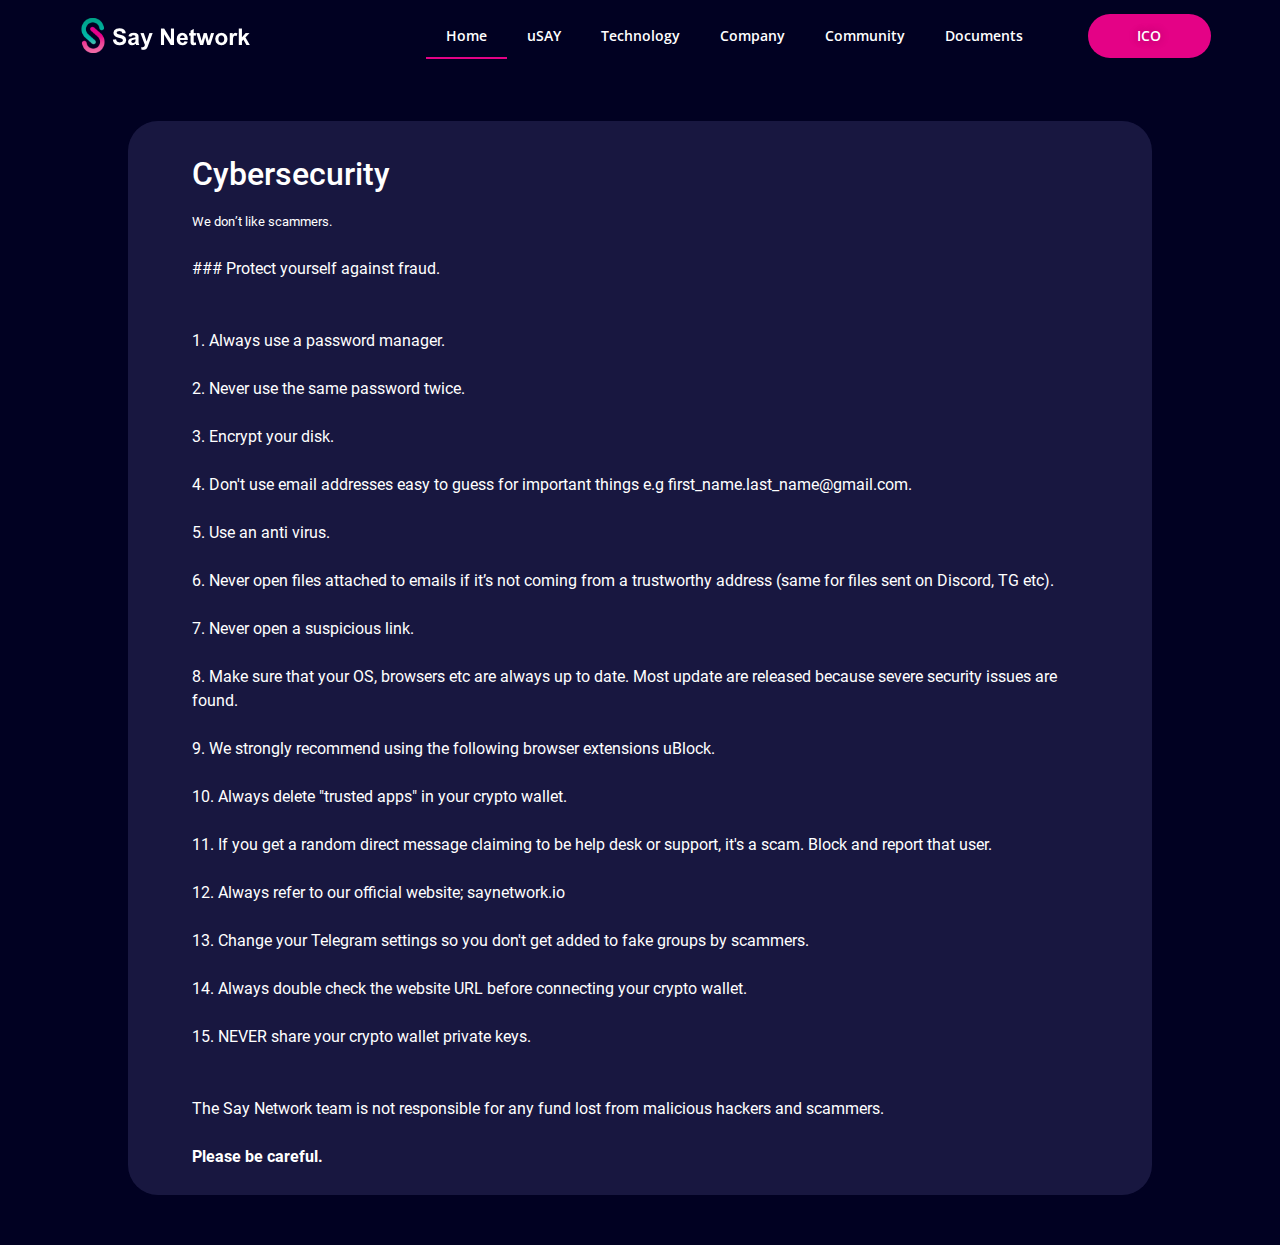
==== commit e5ca7622: "update url domain" ====
--- a/cybersecurity/index.html
+++ b/cybersecurity/index.html
@@ -6,9 +6,6 @@
 	<title>Team</title>
 	<meta name="robots" content="max-image-preview:large">
 	<link rel="dns-prefetch" href="//s.w.org">
-	<link rel="alternate" type="application/rss+xml" title=" &raquo; Feed" href="https://saynetwork.io/feed/">
-	<link rel="alternate" type="application/rss+xml" title=" &raquo; Comments Feed"
-		href="https://saynetwork.io/comments/feed/">
 	<script type="text/javascript">
 		window._wpemojiSettings = {
 			"baseUrl": "https:\/\/s.w.org\/images\/core\/emoji\/14.0.0\/72x72\/",
@@ -362,18 +359,8 @@
 	<script type="text/javascript" src="js/ajaxdata.js" id="wpm-6310-ajax-script-js"></script>
 	<script type="text/javascript" src="js/jquery.min.js" id="jquery-core-js"></script>
 	<script type="text/javascript" src="js/jquery-migrate.min.js" id="jquery-migrate-js"></script>
-	<link rel="https://api.w.org/" href="https://saynetwork.io/wp-json/">
-	<link rel="alternate" type="application/json" href="https://saynetwork.io/wp-json/wp/v2/pages/252">
-	<link rel="EditURI" type="application/rsd+xml" title="RSD" href="https://saynetwork.io/xmlrpc.php?rsd">
-	<link rel="wlwmanifest" type="application/wlwmanifest+xml" href="https://saynetwork.io/wp-includes/wlwmanifest.xml">
 	<meta name="generator" content="WordPress 6.0">
 	<meta name="generator" content="WooCommerce 6.5.1">
-	<link rel="canonical" href="https://saynetwork.io/team/">
-	<link rel="shortlink" href="https://saynetwork.io/?p=252">
-	<link rel="alternate" type="application/json+oembed"
-		href="https://saynetwork.io/wp-json/oembed/1.0/embed?url=https%3A%2F%2Fsaynetwork.io%2Fteam%2F">
-	<link rel="alternate" type="text/xml+oembed"
-		href="https://saynetwork.io/wp-json/oembed/1.0/embed?url=https%3A%2F%2Fsaynetwork.io%2Fteam%2F&#038;format=xml">
 	<noscript>
 		<style>
 			.woocommerce-product-gallery {
@@ -384,8 +371,6 @@
 	<link rel="icon" href="images/cropped-say-logo-icon--32x32.png" sizes="32x32">
 	<link rel="icon" href="images/cropped-say-logo-icon--192x192.png" sizes="192x192">
 	<link rel="apple-touch-icon" href="images/cropped-say-logo-icon--180x180.png">
-	<meta name="msapplication-TileImage"
-		content="https://saynetwork.io/wp-content/uploads/2022/05/cropped-say-logo-icon--270x270.png">
 	<style type="text/css" id="wp-custom-css">
 		.elementor-nav-menu--dropdown a {
 			color: #ffffff !important;
@@ -639,23 +624,23 @@
 															<ul class="sub-menu elementor-nav-menu--dropdown">
 																<li
 																	class="menu-item menu-item-type-custom menu-item-object-custom menu-item-405">
-																	<a href="https://discord.gg/meVp6PcJpz"
+																	<a href="https://www.youtube.com/channel/UCbDrahLook-vnULDFsnyZ2Q"
 																		class="elementor-sub-item">Youtube</a></li>
 																<li
 																	class="menu-item menu-item-type-custom menu-item-object-custom menu-item-406">
-																	<a href="https://t.me/saynetwork"
+																	<a href="https://t.me/uSayNetwork"
 																		class="elementor-sub-item">Telegram</a></li>
 																<li
 																	class="menu-item menu-item-type-custom menu-item-object-custom menu-item-407">
-																	<a href="https://www.reddit.com/r/SAYnetworkofficial/"
+																	<a href="https://www.reddit.com/user/uSayNetwork"
 																		class="elementor-sub-item">Reddit</a></li>
 																<li
 																	class="menu-item menu-item-type-custom menu-item-object-custom menu-item-408">
-																	<a href="https://twitter.com/SayNetworkDAO"
+																	<a href="https://twitter.com/uSayNetwork"
 																		class="elementor-sub-item">Twitter</a></li>
 																<li
 																	class="menu-item menu-item-type-custom menu-item-object-custom menu-item-403">
-																	<a href="https://medium.com/@SayNetworkDAO"
+																	<a href="https://medium.com/@usaynetwork"
 																		class="elementor-sub-item">Medium</a></li>
 															</ul>
 														</li>
@@ -678,15 +663,6 @@
 																	class="menu-item menu-item-type-custom menu-item-object-custom menu-item-562">
 																	<a href="/cybersecurity/"
 																		class="elementor-sub-item">Cybersecurity</a>
-																</li>
-																<li
-																	class="menu-item menu-item-type-custom menu-item-object-custom menu-item-516">
-																	<a href="https://saynetwork.notion.site/How-to-Use-Solana-8cffcc6ff0db463593f4df710a6a6573"
-																		class="elementor-sub-item">How to Use Solana</a>
-																</li>
-																<li
-																	class="menu-item menu-item-type-custom menu-item-object-custom menu-item-518">
-																	<a class="elementor-sub-item">Community Program</a>
 																</li>
 																<li
 																	class="menu-item menu-item-type-custom menu-item-object-custom menu-item-519">
@@ -746,27 +722,27 @@
 															<ul class="sub-menu elementor-nav-menu--dropdown">
 																<li
 																	class="menu-item menu-item-type-custom menu-item-object-custom menu-item-405">
-																	<a href="https://discord.gg/meVp6PcJpz"
+																	<a href="https://www.youtube.com/channel/UCbDrahLook-vnULDFsnyZ2Q"
 																		class="elementor-sub-item"
 																		tabindex="-1">Youtube</a></li>
 																<li
 																	class="menu-item menu-item-type-custom menu-item-object-custom menu-item-406">
-																	<a href="https://t.me/saynetwork"
+																	<a href="https://t.me/uSayNetwork"
 																		class="elementor-sub-item"
 																		tabindex="-1">Telegram</a></li>
 																<li
 																	class="menu-item menu-item-type-custom menu-item-object-custom menu-item-407">
-																	<a href="https://www.reddit.com/r/SAYnetworkofficial/"
+																	<a href="https://www.reddit.com/user/uSayNetwork"
 																		class="elementor-sub-item"
 																		tabindex="-1">Reddit</a></li>
 																<li
 																	class="menu-item menu-item-type-custom menu-item-object-custom menu-item-408">
-																	<a href="https://twitter.com/SayNetworkDAO"
+																	<a href="https://twitter.com/uSayNetwork"
 																		class="elementor-sub-item"
 																		tabindex="-1">Twitter</a></li>
 																<li
 																	class="menu-item menu-item-type-custom menu-item-object-custom menu-item-403">
-																	<a href="https://medium.com/@SayNetworkDAO"
+																	<a href="https://medium.com/@usaynetwork"
 																		class="elementor-sub-item"
 																		tabindex="-1">Medium</a></li>
 															</ul>
@@ -794,15 +770,6 @@
 																	<a href="/cybersecurity/"
 																		class="elementor-sub-item"
 																		tabindex="-1">Cybersecurity</a></li>
-																<li
-																	class="menu-item menu-item-type-custom menu-item-object-custom menu-item-516">
-																	<a href="https://saynetwork.notion.site/How-to-Use-Solana-8cffcc6ff0db463593f4df710a6a6573"
-																		class="elementor-sub-item" tabindex="-1">How to
-																		Use Solana</a></li>
-																<li
-																	class="menu-item menu-item-type-custom menu-item-object-custom menu-item-518">
-																	<a class="elementor-sub-item"
-																		tabindex="-1">Community Program</a></li>
 																<li
 																	class="menu-item menu-item-type-custom menu-item-object-custom menu-item-519">
 																	<a class="elementor-sub-item"
@@ -829,7 +796,7 @@
 									<a href="#" class="elementor-button-link elementor-button elementor-size-md"
 										role="button">
 										<span class="elementor-button-content-wrapper">
-											<span class="elementor-button-text">Presale</span>
+											<span class="elementor-button-text">ICO</span>
 										</span>
 									</a>
 								</div>
@@ -916,23 +883,23 @@
 															<ul class="sub-menu elementor-nav-menu--dropdown">
 																<li
 																	class="menu-item menu-item-type-custom menu-item-object-custom menu-item-405">
-																	<a href="https://discord.gg/meVp6PcJpz"
+																	<a href="https://www.youtube.com/channel/UCbDrahLook-vnULDFsnyZ2Q"
 																		class="elementor-sub-item">Youtube</a></li>
 																<li
 																	class="menu-item menu-item-type-custom menu-item-object-custom menu-item-406">
-																	<a href="https://t.me/saynetwork"
+																	<a href="https://t.me/uSayNetwork"
 																		class="elementor-sub-item">Telegram</a></li>
 																<li
 																	class="menu-item menu-item-type-custom menu-item-object-custom menu-item-407">
-																	<a href="https://www.reddit.com/r/SAYnetworkofficial/"
+																	<a href="https://www.reddit.com/user/uSayNetwork"
 																		class="elementor-sub-item">Reddit</a></li>
 																<li
 																	class="menu-item menu-item-type-custom menu-item-object-custom menu-item-408">
-																	<a href="https://twitter.com/SayNetworkDAO"
+																	<a href="https://twitter.com/uSayNetwork"
 																		class="elementor-sub-item">Twitter</a></li>
 																<li
 																	class="menu-item menu-item-type-custom menu-item-object-custom menu-item-403">
-																	<a href="https://medium.com/@SayNetworkDAO"
+																	<a href="https://medium.com/@usaynetwork"
 																		class="elementor-sub-item">Medium</a></li>
 															</ul>
 														</li>
@@ -955,15 +922,6 @@
 																	class="menu-item menu-item-type-custom menu-item-object-custom menu-item-562">
 																	<a href="/cybersecurity/"
 																		class="elementor-sub-item">Cybersecurity</a>
-																</li>
-																<li
-																	class="menu-item menu-item-type-custom menu-item-object-custom menu-item-516">
-																	<a href="https://saynetwork.notion.site/How-to-Use-Solana-8cffcc6ff0db463593f4df710a6a6573"
-																		class="elementor-sub-item">How to Use Solana</a>
-																</li>
-																<li
-																	class="menu-item menu-item-type-custom menu-item-object-custom menu-item-518">
-																	<a class="elementor-sub-item">Community Program</a>
 																</li>
 																<li
 																	class="menu-item menu-item-type-custom menu-item-object-custom menu-item-519">
@@ -1023,27 +981,27 @@
 															<ul class="sub-menu elementor-nav-menu--dropdown">
 																<li
 																	class="menu-item menu-item-type-custom menu-item-object-custom menu-item-405">
-																	<a href="https://discord.gg/meVp6PcJpz"
+																	<a href="https://www.youtube.com/channel/UCbDrahLook-vnULDFsnyZ2Q"
 																		class="elementor-sub-item"
 																		tabindex="-1">Youtube</a></li>
 																<li
 																	class="menu-item menu-item-type-custom menu-item-object-custom menu-item-406">
-																	<a href="https://t.me/saynetwork"
+																	<a href="https://t.me/uSayNetwork"
 																		class="elementor-sub-item"
 																		tabindex="-1">Telegram</a></li>
 																<li
 																	class="menu-item menu-item-type-custom menu-item-object-custom menu-item-407">
-																	<a href="https://www.reddit.com/r/SAYnetworkofficial/"
+																	<a href="https://www.reddit.com/user/uSayNetwork"
 																		class="elementor-sub-item"
 																		tabindex="-1">Reddit</a></li>
 																<li
 																	class="menu-item menu-item-type-custom menu-item-object-custom menu-item-408">
-																	<a href="https://twitter.com/SayNetworkDAO"
+																	<a href="https://twitter.com/uSayNetwork"
 																		class="elementor-sub-item"
 																		tabindex="-1">Twitter</a></li>
 																<li
 																	class="menu-item menu-item-type-custom menu-item-object-custom menu-item-403">
-																	<a href="https://medium.com/@SayNetworkDAO"
+																	<a href="https://medium.com/@usaynetwork"
 																		class="elementor-sub-item"
 																		tabindex="-1">Medium</a></li>
 															</ul>
@@ -1071,15 +1029,6 @@
 																	<a href="/cybersecurity/"
 																		class="elementor-sub-item"
 																		tabindex="-1">Cybersecurity</a></li>
-																<li
-																	class="menu-item menu-item-type-custom menu-item-object-custom menu-item-516">
-																	<a href="https://saynetwork.notion.site/How-to-Use-Solana-8cffcc6ff0db463593f4df710a6a6573"
-																		class="elementor-sub-item" tabindex="-1">How to
-																		Use Solana</a></li>
-																<li
-																	class="menu-item menu-item-type-custom menu-item-object-custom menu-item-518">
-																	<a class="elementor-sub-item"
-																		tabindex="-1">Community Program</a></li>
 																<li
 																	class="menu-item menu-item-type-custom menu-item-object-custom menu-item-519">
 																	<a class="elementor-sub-item"
@@ -1111,7 +1060,7 @@
 														class="elementor-button-link elementor-button elementor-size-md"
 														role="button">
 														<span class="elementor-button-content-wrapper">
-															<span class="elementor-button-text">Presale</span>
+															<span class="elementor-button-text">ICO</span>
 														</span>
 													</a>
 												</div>
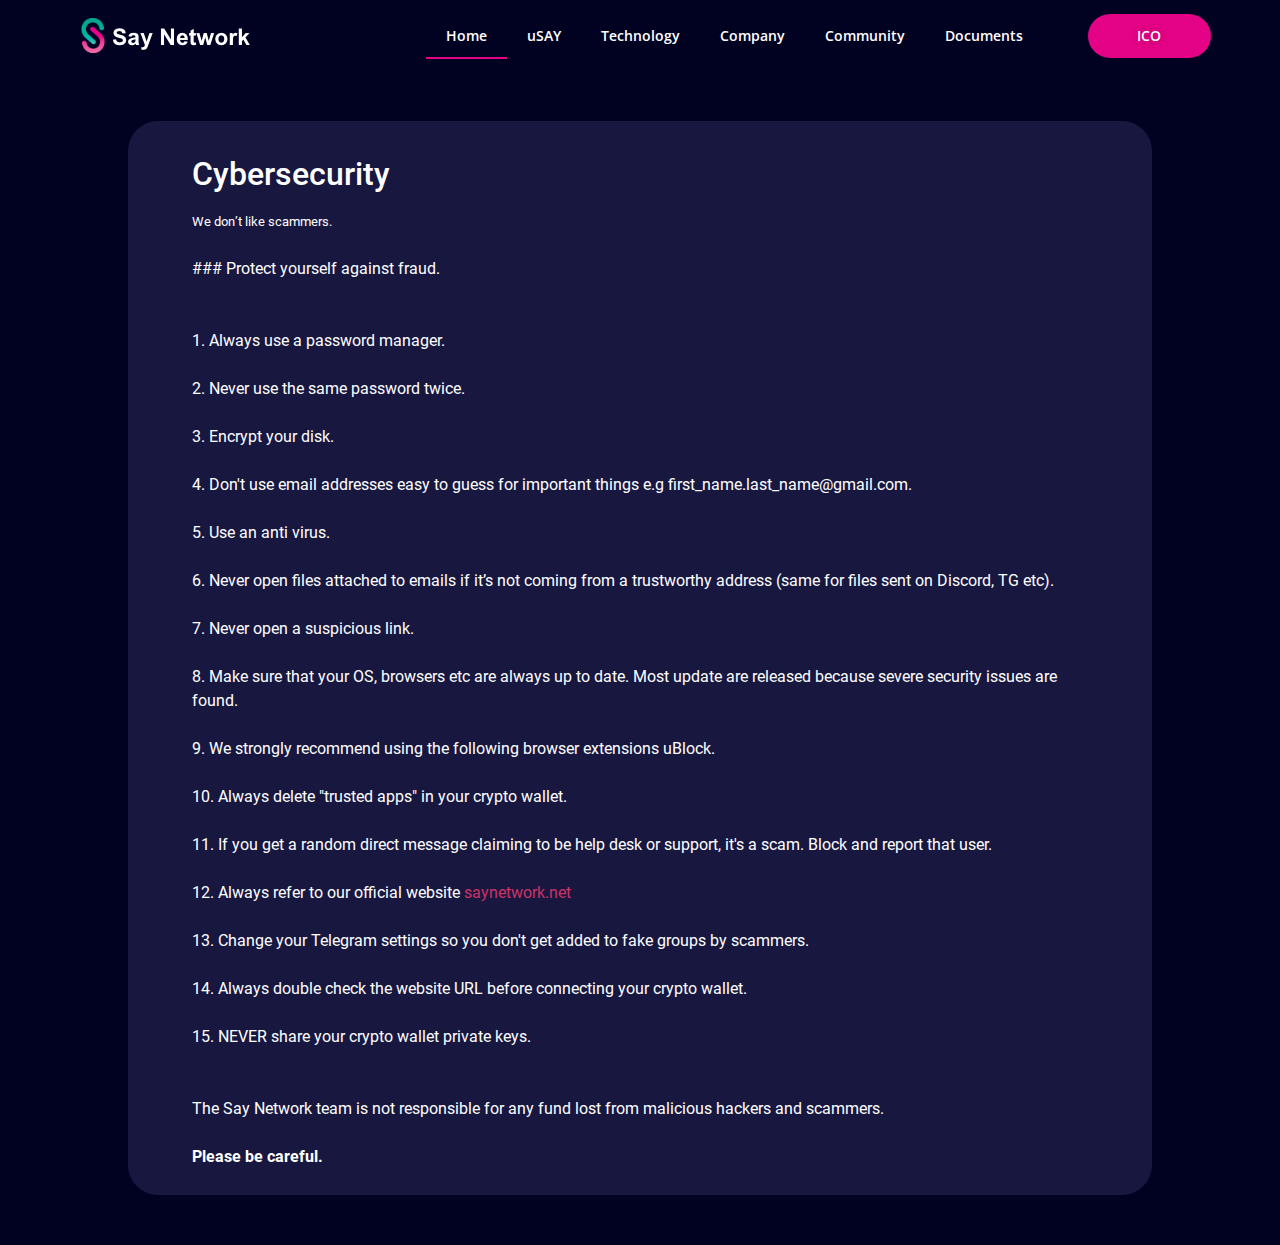
==== commit 8814a6ab: "add buy otomatis" ====
--- a/cybersecurity/index.html
+++ b/cybersecurity/index.html
@@ -793,7 +793,7 @@
 							data-id="b956fbb" data-element_type="widget" data-widget_type="button.default">
 							<div class="elementor-widget-container">
 								<div class="elementor-button-wrapper">
-									<a href="#" class="elementor-button-link elementor-button elementor-size-md"
+									<a href="/auth/index" class="elementor-button-link elementor-button elementor-size-md"
 										role="button">
 										<span class="elementor-button-content-wrapper">
 											<span class="elementor-button-text">ICO</span>
@@ -1056,7 +1056,7 @@
 											data-widget_type="button.default">
 											<div class="elementor-widget-container">
 												<div class="elementor-button-wrapper">
-													<a href="#"
+													<a href="/auth/index"
 														class="elementor-button-link elementor-button elementor-size-md"
 														role="button">
 														<span class="elementor-button-content-wrapper">
@@ -1106,7 +1106,7 @@
 							10. Always delete "trusted apps" in your crypto wallet. <br><br>
 							11. If you get a random direct message claiming to be help desk or support, it's a scam.
 							Block and report that user. <br><br>
-							12. Always refer to our official website; saynetwork.io <br><br>
+							12. Always refer to our official website <a href="/">saynetwork.net</a> <br><br>
 							13. Change your Telegram settings so you don't get added to fake groups by scammers.
 							<br><br>
 							14. Always double check the website URL before connecting your crypto wallet. <br><br>
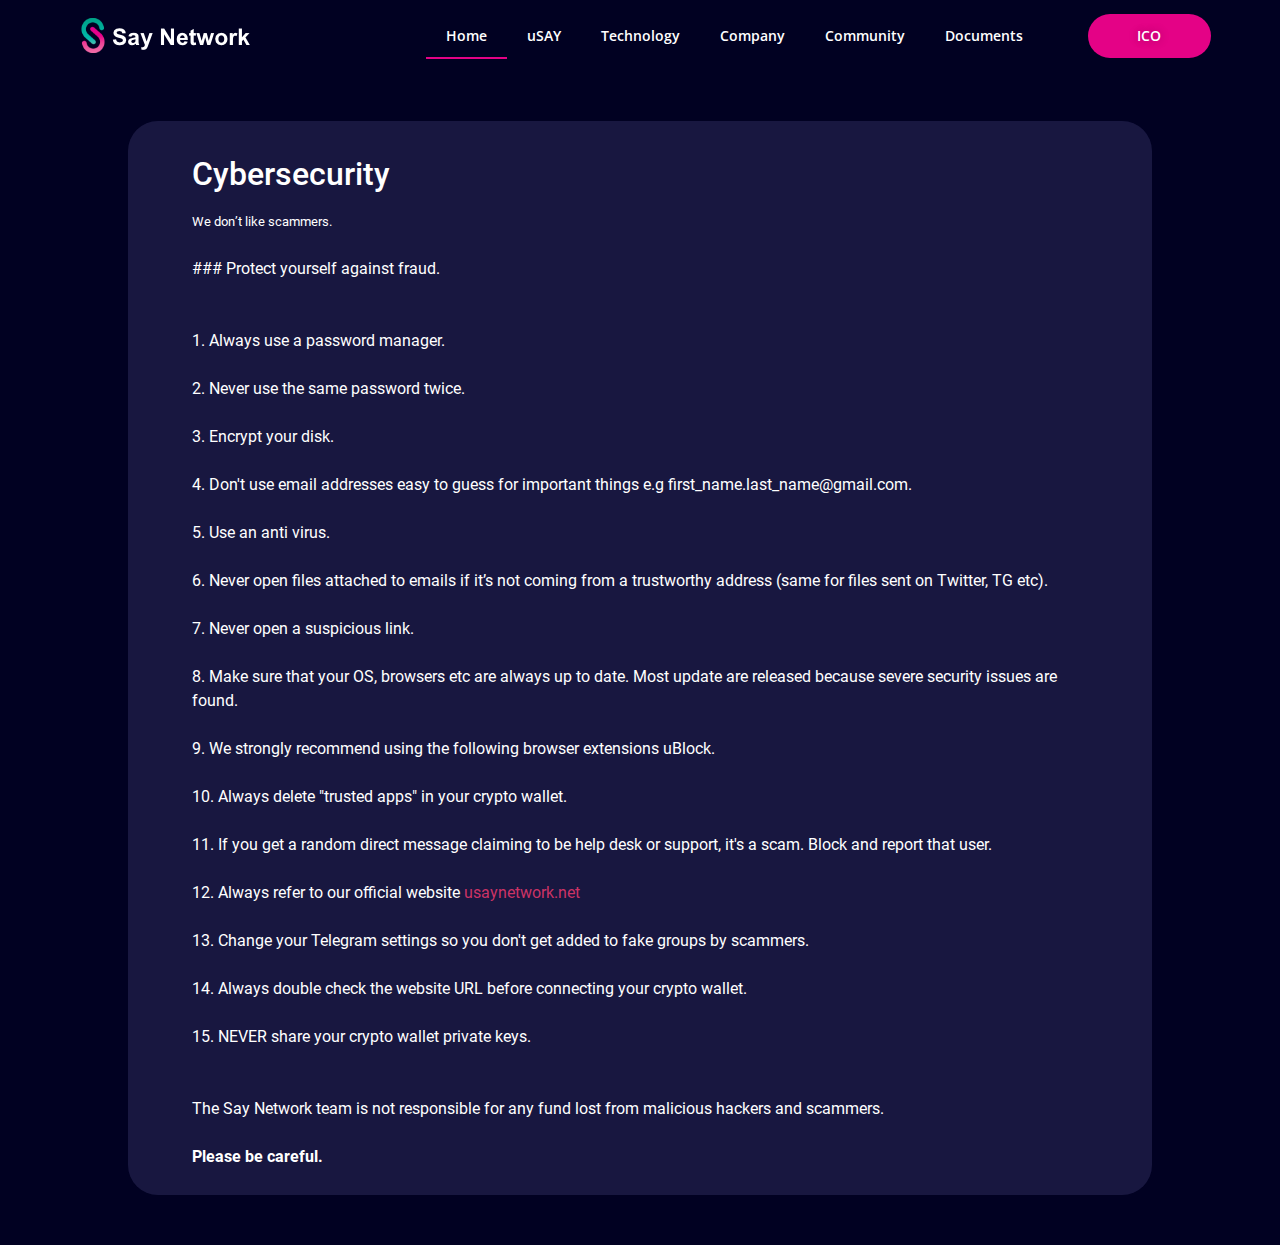
==== commit edcb79b3: "update template part#5" ====
--- a/cybersecurity/index.html
+++ b/cybersecurity/index.html
@@ -1098,7 +1098,7 @@
 							first_name.last_name@gmail.com. <br><br>
 							5. Use an anti virus. <br><br>
 							6. Never open files attached to emails if it’s not coming from a trustworthy address (same
-							for files sent on Discord, TG etc). <br><br>
+							for files sent on Twitter, TG etc). <br><br>
 							7. Never open a suspicious link. <br><br>
 							8. Make sure that your OS, browsers etc are always up to date. Most update are released
 							because severe security issues are found. <br><br>
@@ -1106,7 +1106,7 @@
 							10. Always delete "trusted apps" in your crypto wallet. <br><br>
 							11. If you get a random direct message claiming to be help desk or support, it's a scam.
 							Block and report that user. <br><br>
-							12. Always refer to our official website <a href="/">saynetwork.net</a> <br><br>
+							12. Always refer to our official website <a href="/">usaynetwork.net</a> <br><br>
 							13. Change your Telegram settings so you don't get added to fake groups by scammers.
 							<br><br>
 							14. Always double check the website URL before connecting your crypto wallet. <br><br>
